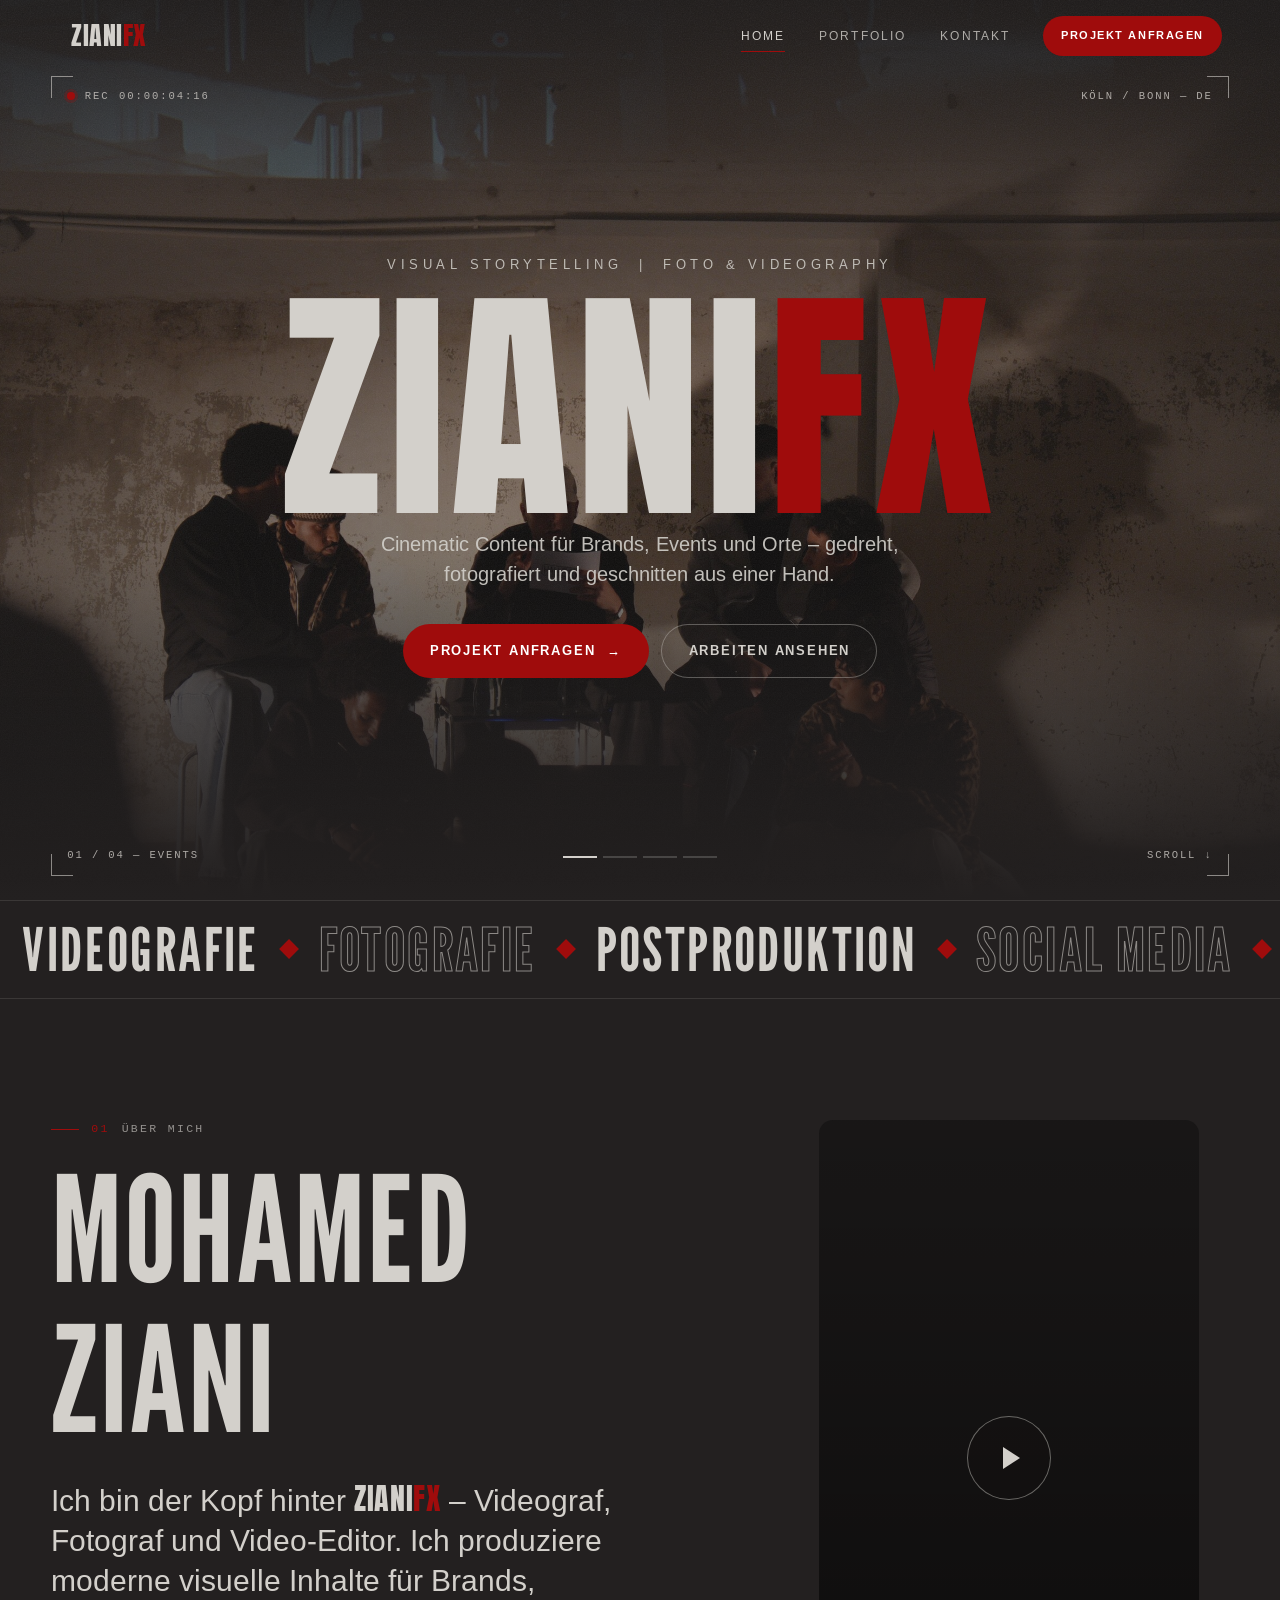
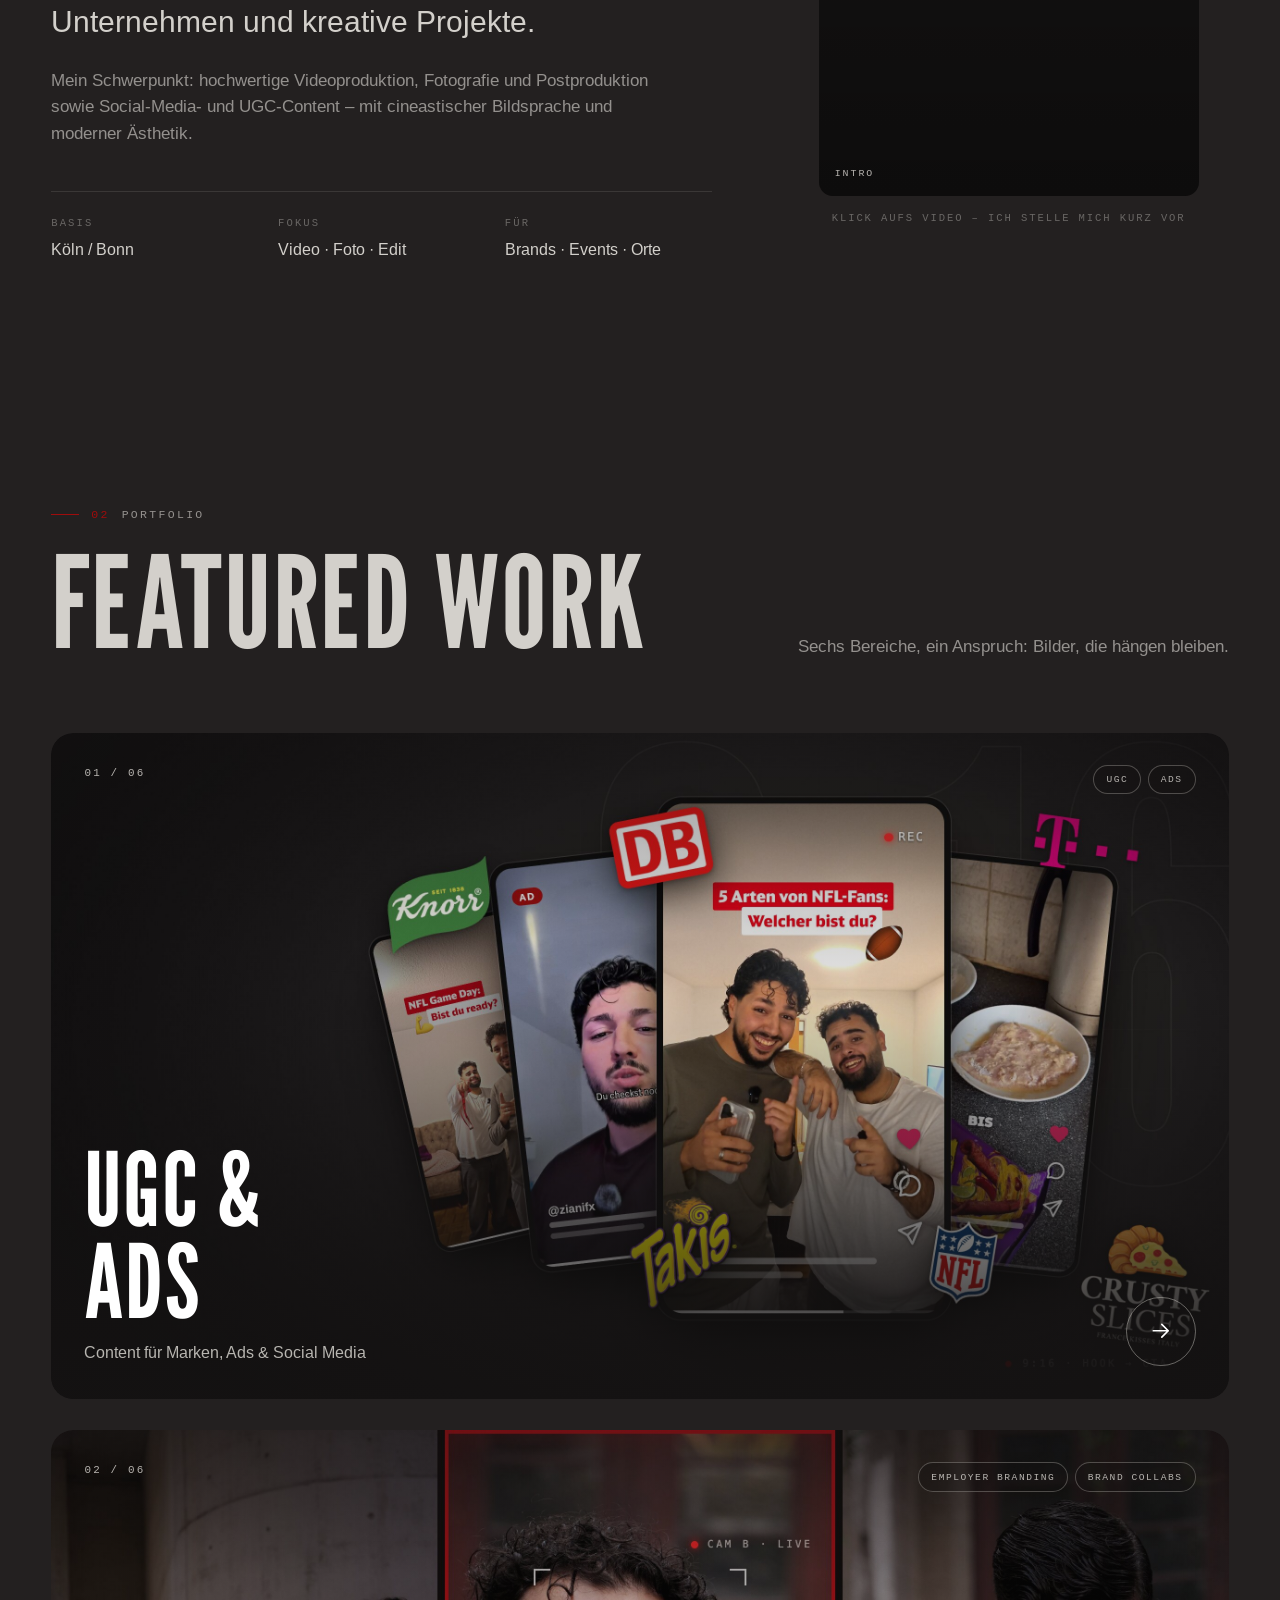
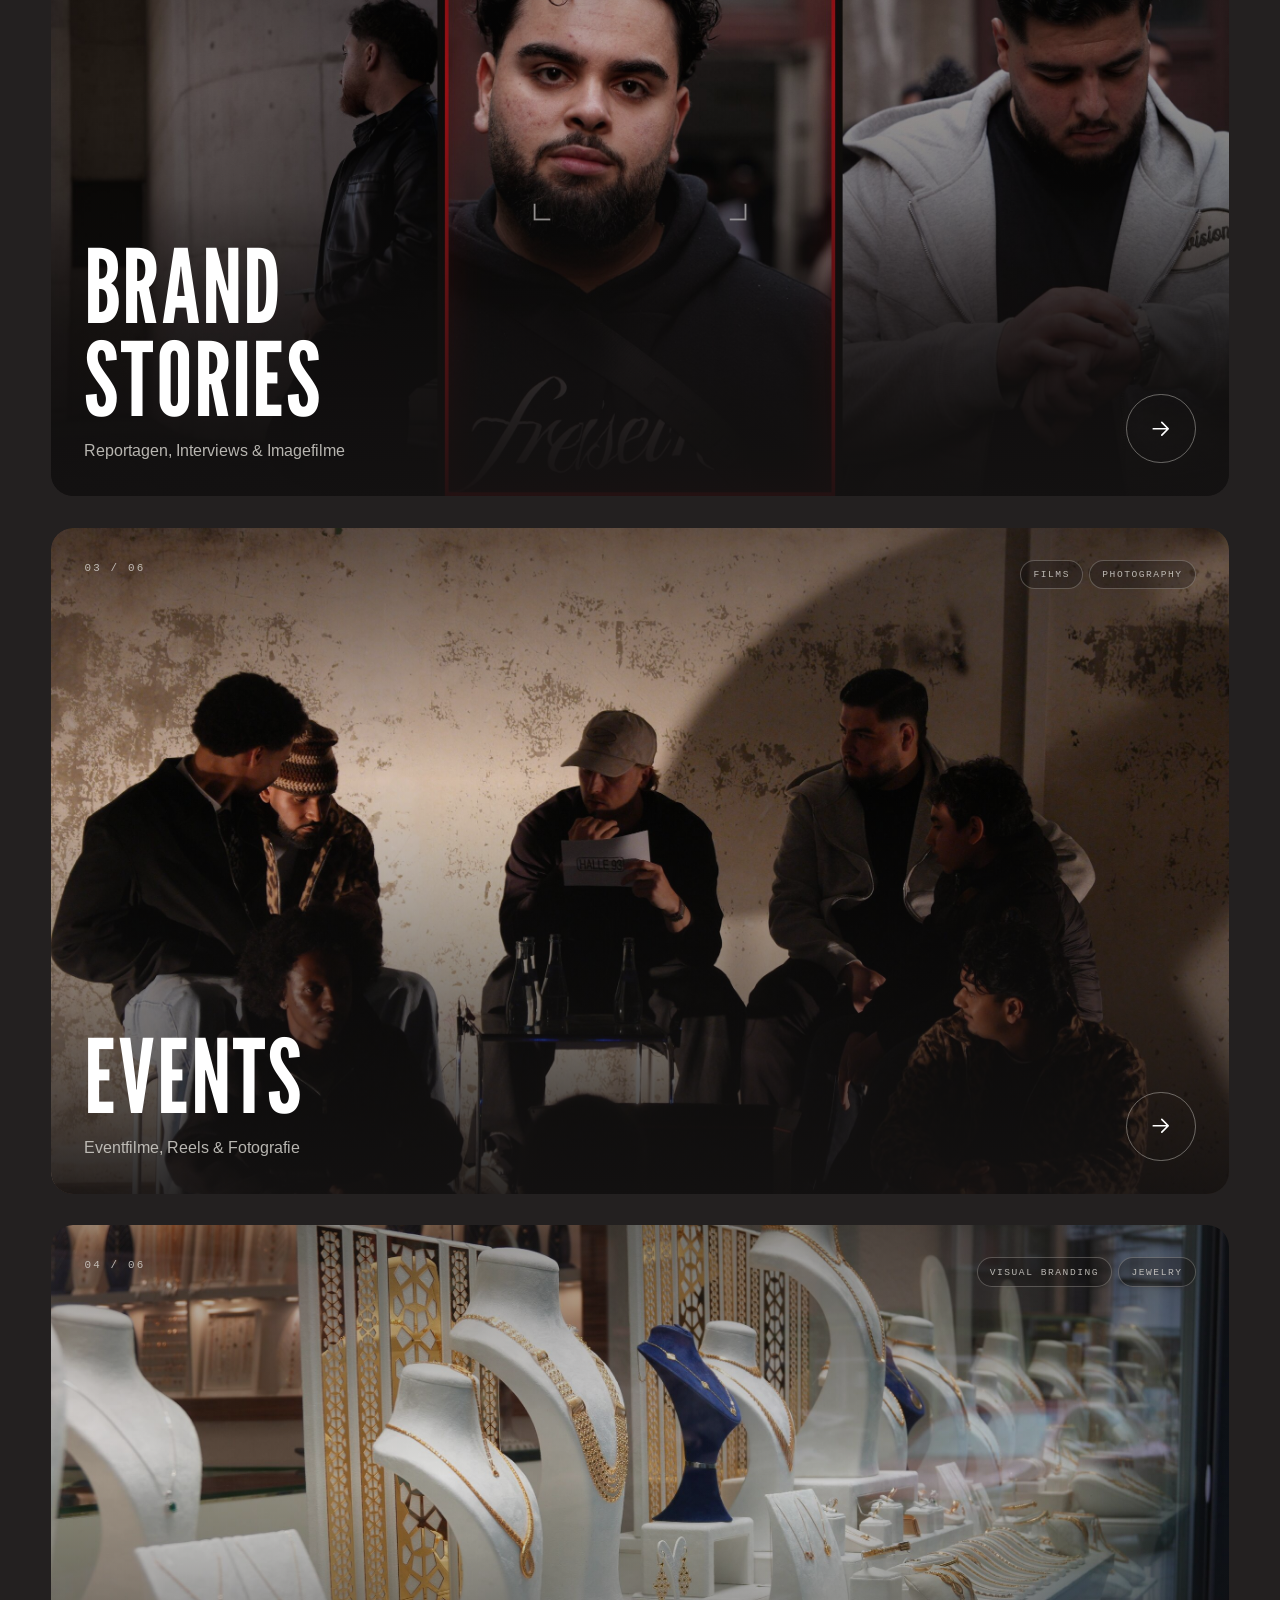
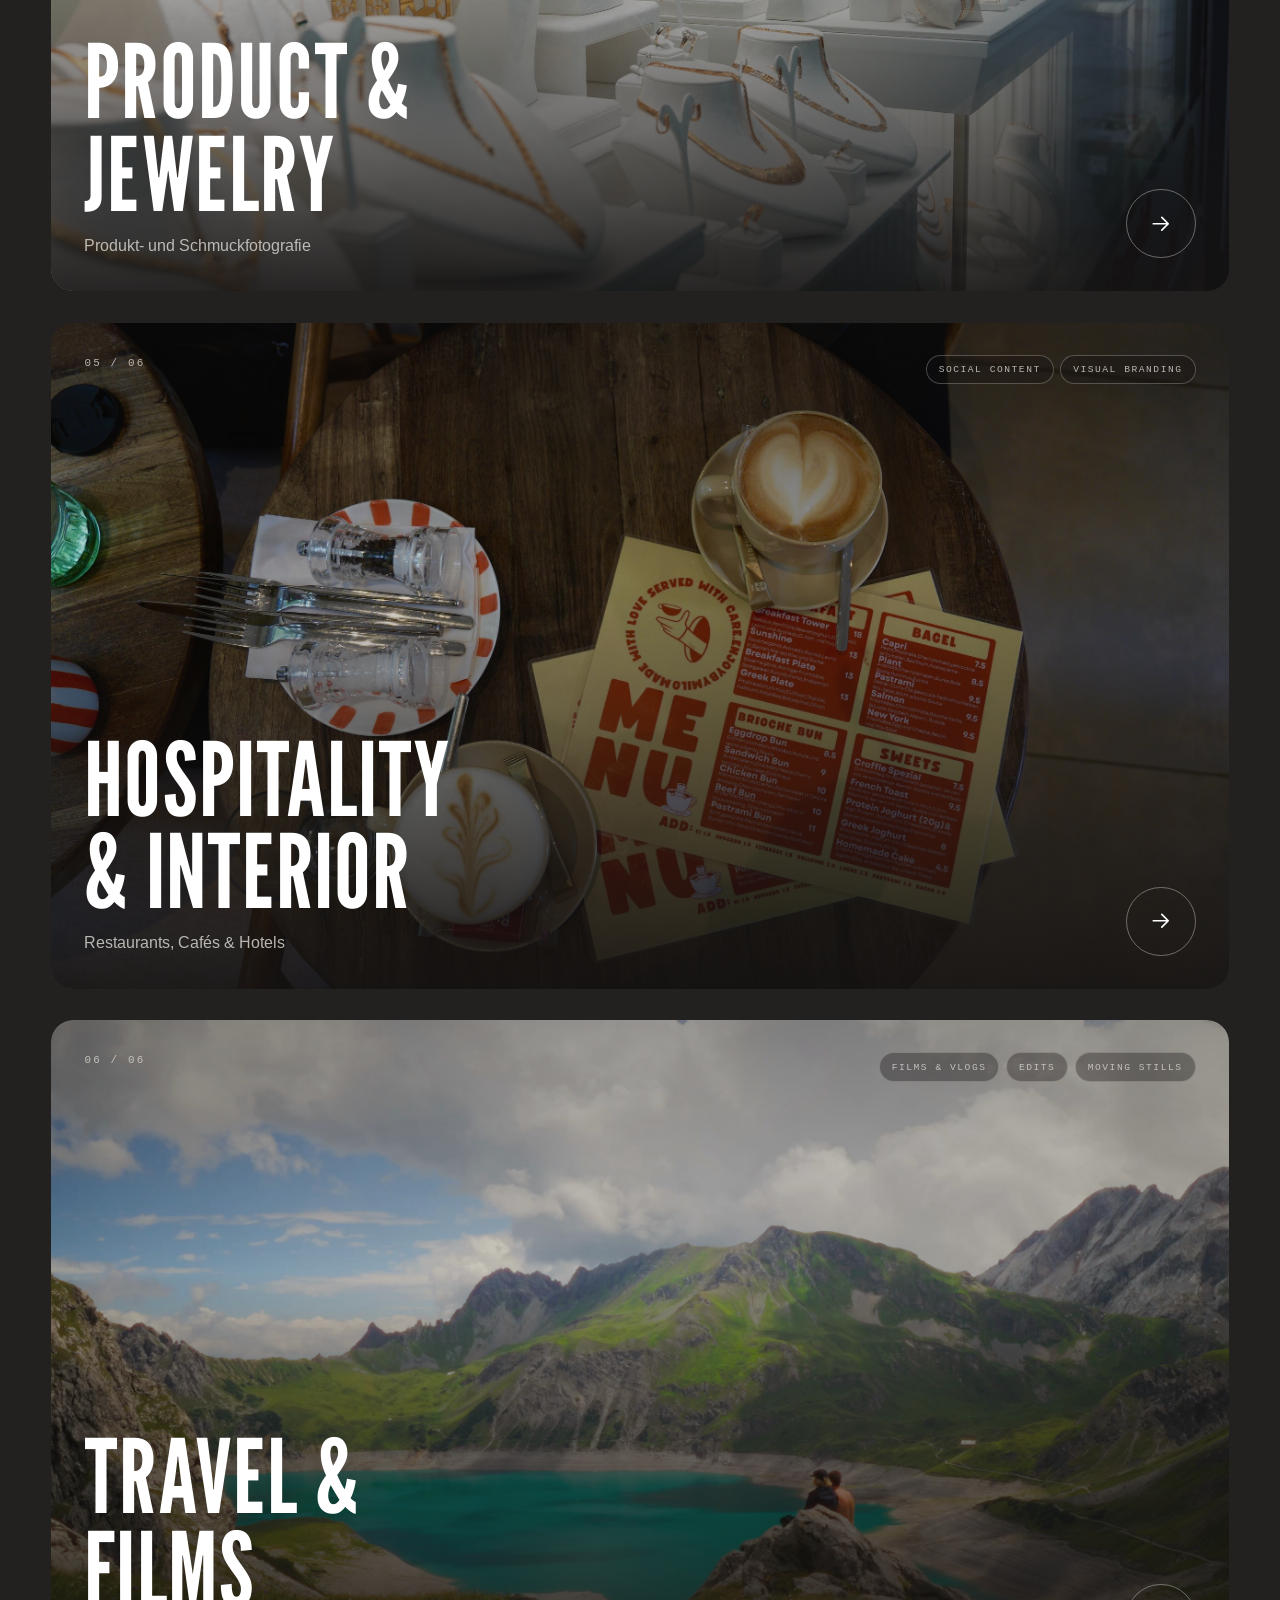
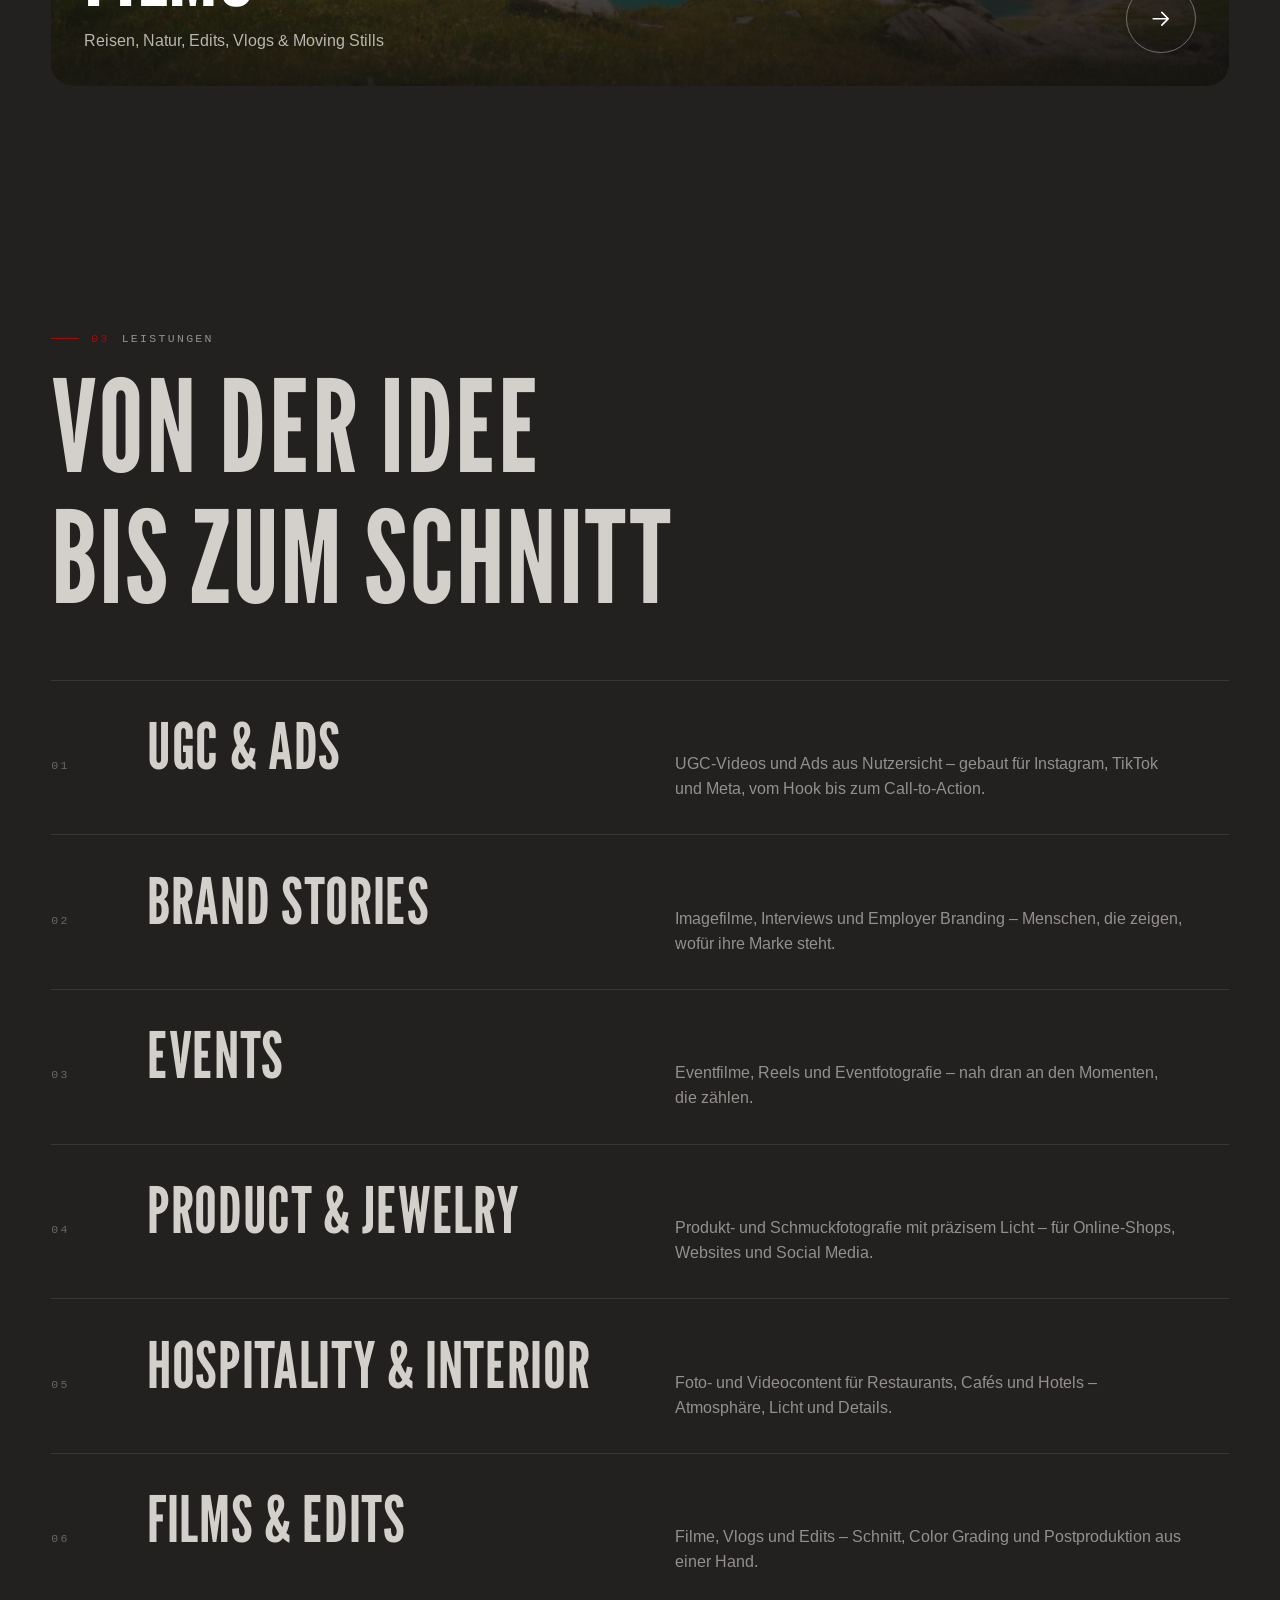
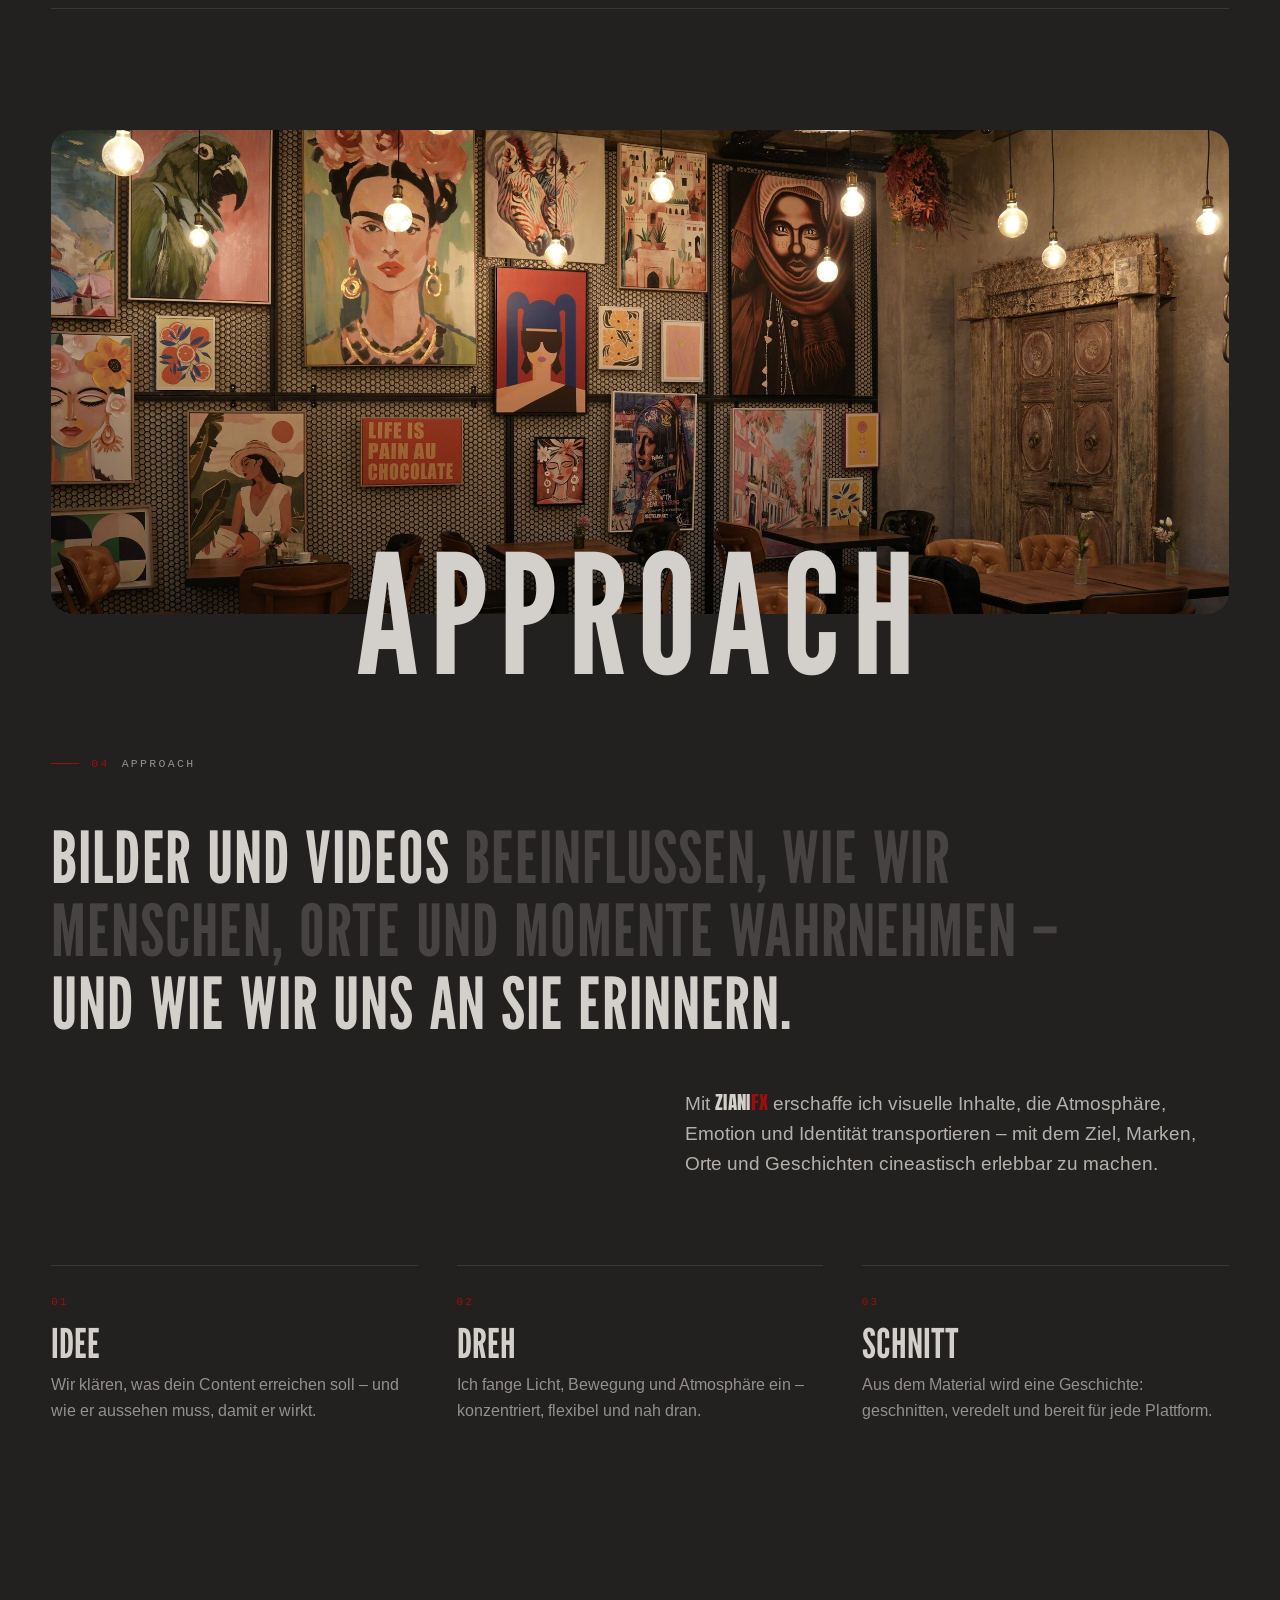
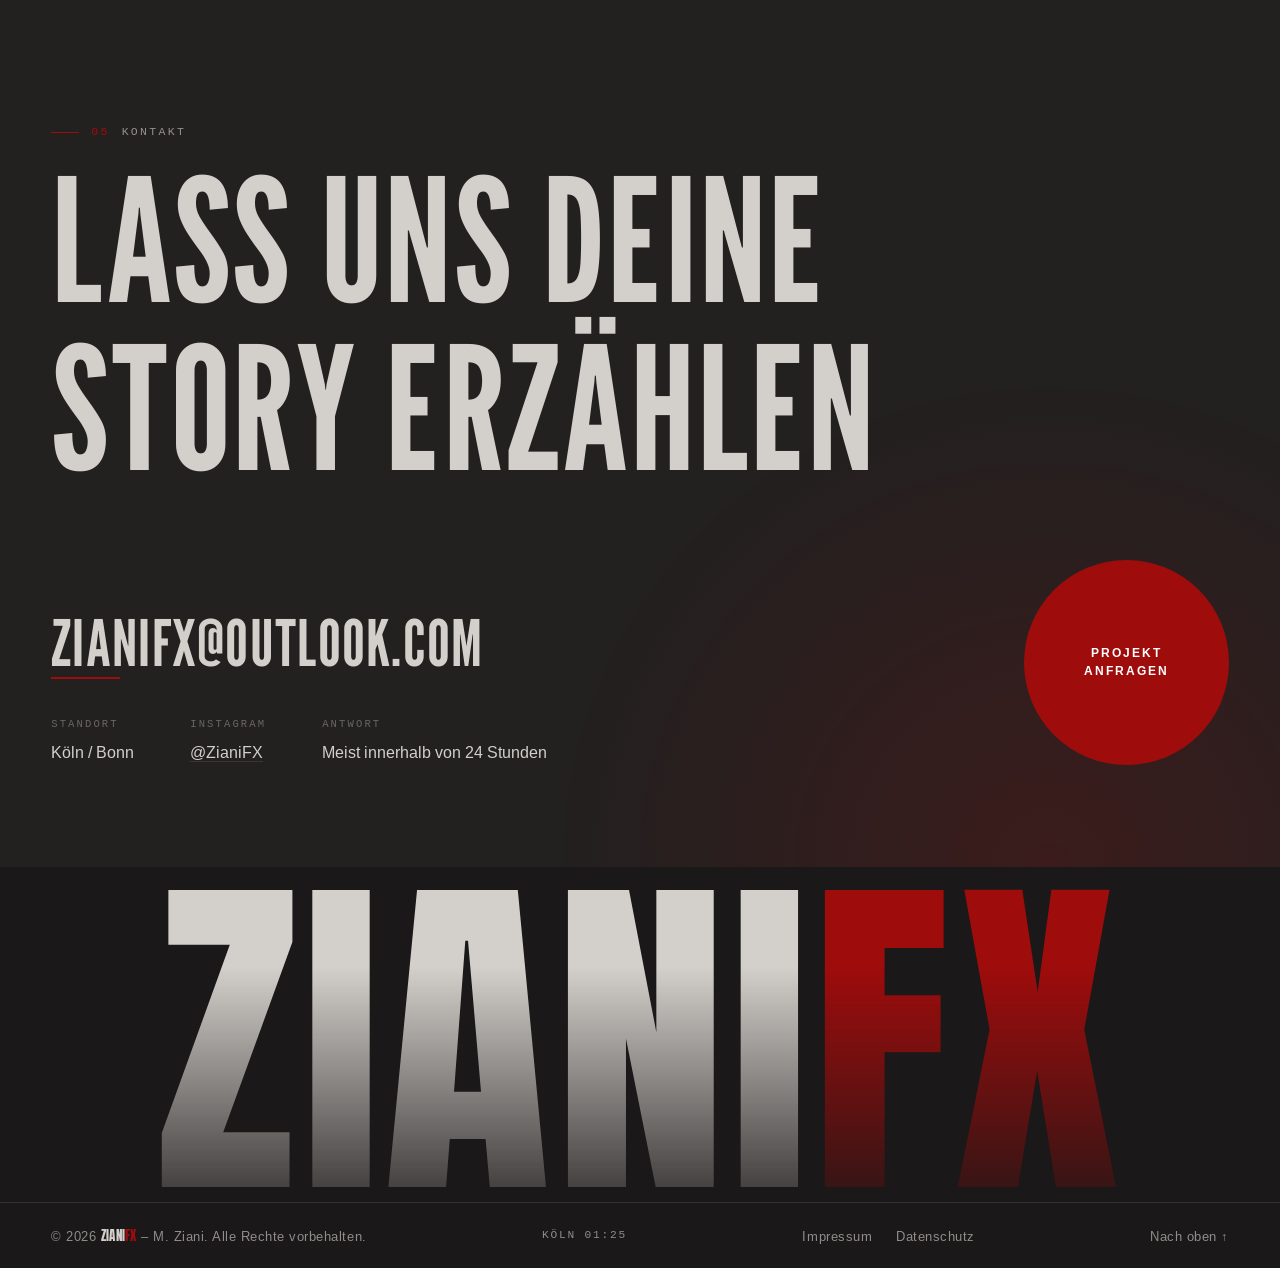
==== index.html @ 2916f41f "Revert "Index: portfolio cards slide in from the right and stack (zfx-stack)" This reverts commit e7" ====
<!DOCTYPE html>
<html lang="de" data-intro>
<head>
<meta charset="UTF-8" />
<meta name="viewport" content="width=device-width, initial-scale=1.0, viewport-fit=cover" />
<title>ZIANI FX – Visual Storytelling | Foto & Videography</title>
<meta name="description" content="ZIANI FX – Mohamed Ziani, Videograf, Fotograf und Video-Editor aus Köln/Bonn: UGC & Ads, Brand Stories, Events, Product & Jewelry, Hospitality & Interior und Travel & Films." />
<meta name="theme-color" content="#232020" />
<link rel="icon" href="favicon.ico" sizes="32x32">
<link rel="icon" href="favicon.svg" type="image/svg+xml">
<link rel="apple-touch-icon" href="apple-touch-icon.png">

<!-- Boot: reveal states only while JS is active; intro once per session; safety timer shows everything if zfx.js never boots -->
<script>(function(){var d=document.documentElement;d.classList.add('js');try{if(d.hasAttribute('data-intro')&&!sessionStorage.getItem('zfxSeen')&&!matchMedia('(prefers-reduced-motion: reduce)').matches){d.classList.add('intro-on');sessionStorage.setItem('zfxSeen','1')}}catch(e){}setTimeout(function(){d.classList.add('intro-done');if(!window.zfxReady)d.classList.remove('js')},4500)})();</script>

<link rel="preconnect" href="https://fonts.googleapis.com">
<link rel="preconnect" href="https://fonts.gstatic.com" crossorigin>
<link rel="stylesheet" href="https://fonts.googleapis.com/css2?family=Anton&family=League+Gothic&family=Arimo:wght@400;500;600;700&display=swap">
<link rel="preload" as="image" href="Images/Portfolio/Events/Stuttgart13.JPG" fetchpriority="high">
<link rel="stylesheet" href="assets/zfx.css?v=10">
<script src="assets/zfx.js?v=11" defer></script>
</head>
<body class="page-index" id="top">

<!-- Intro (einmal pro Sitzung) -->
<div class="intro" aria-hidden="true">
  <div class="intro-inner">
    <div class="intro-logo"><span class="tr-mask"><span class="tr-line ziani">ZIANI</span></span><span class="tr-mask"><span class="tr-line fx">FX</span></span></div>
    <div class="intro-bar"></div>
    <div class="intro-note">Visual Storytelling</div>
  </div>
</div>

<!-- Header -->
<header class="site-header" id="navbar">
  <div class="header-inner">
    <a href="index.html" class="logo" aria-label="ZIANI FX Home"><span class="ziani">ZIANI</span><span class="fx">FX</span></a>
    <nav class="nav-links" aria-label="Hauptnavigation">
      <a class="nav-link" href="index.html">Home</a>
      <a class="nav-link" href="#portfolio">Portfolio</a>
      <a class="nav-link" href="#kontakt">Kontakt</a>
    </nav>
    <a class="btn btn-solid btn-sm nav-cta" href="mailto:zianifx@outlook.com">Projekt anfragen</a>
    <button class="menu-toggle" type="button" aria-expanded="false" aria-controls="menu" aria-label="Menü öffnen"><span></span><span></span></button>
  </div>
</header>

<!-- Menü (Handy) -->
<div class="menu" id="menu" aria-hidden="true">
  <nav aria-label="Menü">
    <span class="menu-item" style="--i:0"><a class="menu-link" href="index.html"><small>01</small>Home</a></span>
    <span class="menu-item" style="--i:1"><a class="menu-link" href="#portfolio"><small>02</small>Portfolio</a></span>
    <span class="menu-item" style="--i:2">
      <span class="menu-sub">
        <a href="ugc.html">UGC &amp; Ads</a>
        <a href="brand-stories.html">Brand Stories</a>
        <a href="events.html">Events</a>
        <a href="commercial.html">Product &amp; Jewelry</a>
        <a href="interior.html">Hospitality &amp; Interior</a>
        <a href="lifestyle.html">Travel &amp; Films</a>
      </span>
    </span>
    <span class="menu-item" style="--i:3"><a class="menu-link" href="#kontakt"><small>03</small>Kontakt</a></span>
  </nav>
  <div class="menu-foot">
    <a href="mailto:zianifx@outlook.com">zianifx@outlook.com</a>
    <a href="https://instagram.com/zianifx" target="_blank" rel="noopener noreferrer">Instagram @ZianiFX</a>
    <span>Köln / Bonn</span>
  </div>
</div>

<main>

<!-- Hero -->
<section class="hero" aria-label="Hero">
  <div class="hero-media" aria-hidden="true">
    <!-- HERO-SLIDESHOW: ein Slide pro Kapitel in Kapitel-Reihenfolge. UGC & Ads und Brand Stories fehlen noch,
         weil es dort keine Fotos in Vollbild-Auflösung gibt (nur Video-Cover im Hochformat). -->
    <img class="hero-slide is-active" src="Images/Portfolio/Events/Stuttgart13.JPG" data-label="Events" alt="" fetchpriority="high" decoding="async">
    <img class="hero-slide" data-src="Images/Portfolio/Product/Prestij2.JPG" data-label="Product &amp; Jewelry" alt="" decoding="async">
    <img class="hero-slide" data-src="Images/Portfolio/Interieur/Espresso10.JPG" data-label="Hospitality &amp; Interior" alt="" decoding="async">
    <img class="hero-slide" data-src="Images/Covers/travel-films.jpg" data-label="Travel &amp; Films" alt="" decoding="async">
  </div>
  <div class="hero-shade" aria-hidden="true"></div>
  <div class="hero-grain" aria-hidden="true"></div>

  <div class="hud" aria-hidden="true">
    <i class="tl"></i><i class="tr"></i><i class="bl"></i><i class="br"></i>
    <span class="h-tl"><span class="rec"></span>REC <span data-timecode>00:00:00:00</span></span>
    <span class="h-tr hide-s">Köln / Bonn — DE</span>
    <span class="h-bl" data-slide-label>01 / 04 — Events</span>
    <span class="h-br hide-s">Scroll ↓</span>
  </div>

  <div class="hero-inner">
    <p class="hero-kicker">Visual Storytelling &nbsp;|&nbsp; Foto &amp; Videography</p>
    <h1 class="hero-title"><span class="tr-mask"><span class="tr-line ziani">ZIANI</span></span><span class="tr-mask"><span class="tr-line fx">FX</span></span></h1>
    <p class="hero-lead">Cinematic Content für Brands, Events und Orte&nbsp;– gedreht, fotografiert und geschnitten aus einer Hand.</p>
    <div class="hero-actions">
      <a href="mailto:zianifx@outlook.com" class="btn btn-solid">Projekt anfragen <span class="arr" aria-hidden="true">→</span></a>
      <a href="#portfolio" class="btn btn-ghost">Arbeiten ansehen</a>
    </div>
  </div>

  <div class="hero-ticks" aria-hidden="true"><b></b><b></b><b></b><b></b></div>
</section>

<!-- Laufband -->
<div class="marquee" aria-hidden="true">
  <div class="marquee-track">
    <span>Videografie</span><i class="s"></i><span class="o">Fotografie</span><i class="s"></i><span>Postproduktion</span><i class="s"></i><span class="o">Social Media</span><i class="s"></i><span>UGC Content</span><i class="s"></i><span class="o">Imagefilme</span><i class="s"></i><span>Events</span><i class="s"></i>
    <span>Videografie</span><i class="s"></i><span class="o">Fotografie</span><i class="s"></i><span>Postproduktion</span><i class="s"></i><span class="o">Social Media</span><i class="s"></i><span>UGC Content</span><i class="s"></i><span class="o">Imagefilme</span><i class="s"></i><span>Events</span><i class="s"></i>
  </div>
</div>

<!-- Über mich -->
<section id="about" class="section" aria-label="Über mich">
  <div class="wrap about-grid">
    <div class="about-copy">
      <p class="label zr"><b>01</b> Über mich</p>
      <h2 class="display about-name zr-lines">Mohamed<br>Ziani</h2>
      <p class="about-lead scrub zr">
        Ich bin der Kopf hinter <span class="ziani">ZIANI</span><span class="fx">FX</span> – Videograf, Fotograf und Video-Editor.
        Ich produziere moderne visuelle Inhalte für Brands, Unternehmen und kreative Projekte.
      </p>
      <p class="body-text zr">
        Mein Schwerpunkt: hochwertige Videoproduktion, Fotografie und Postproduktion sowie
        Social-Media- und UGC-Content – mit cineastischer Bildsprache und moderner Ästhetik.
      </p>
      <ul class="facts zr">
        <li><span>Basis</span>Köln / Bonn</li>
        <li><span>Fokus</span>Video · Foto · Edit</li>
        <li><span>Für</span>Brands · Events · Orte</li>
      </ul>
    </div>
    <div class="about-media zr">
      <div class="yt-facade" data-video-id="Pj0I6JVkhmw" data-ratio="9/16" data-cursor="Play" aria-label="Vorstellungsvideo abspielen">
        <img src="https://i.ytimg.com/vi/Pj0I6JVkhmw/oardefault.jpg" alt="Mohamed Ziani stellt sich vor" loading="lazy" decoding="async" width="1080" height="1920" onerror="if(this.src.indexOf('/oardefault.')>0){this.src=this.src.replace('oardefault','maxresdefault')}else{this.onerror=null;this.src=this.src.replace('maxresdefault','hqdefault')}">
        <span class="yt-play" aria-hidden="true"></span>
        <span class="yt-meta" aria-hidden="true">Intro</span>
      </div>
      <p class="caption">Klick aufs Video – ich stelle mich kurz vor</p>
    </div>
  </div>
</section>

<!-- Portfolio -->
<section id="portfolio" class="section" aria-label="Featured Work">
  <div class="wrap">
    <header class="section-head">
      <p class="label zr"><b>02</b> Portfolio</p>
      <h2 class="display zr-lines">Featured Work</h2>
      <p class="body-text zr">Sechs Bereiche, ein Anspruch: Bilder, die hängen bleiben.</p>
    </header>

    <div class="stack">
      <a href="ugc.html" class="stack-card zr" style="--i:0" data-cursor="Ansehen" aria-label="UGC & Ads">
        <img class="stack-img" src="Images/Covers/ugc-ads.jpg" alt="" loading="lazy" decoding="async" style="view-transition-name: w-ugc; object-position: 70% 50%;">
        <div class="stack-top"><span>01 / 06</span><ul class="tags"><li>UGC</li><li>Ads</li></ul></div>
        <div class="stack-body">
          <div>
            <h3 class="stack-title">UGC &amp;<br>Ads</h3>
            <p class="stack-desc">Content für Marken, Ads &amp; Social Media</p>
          </div>
          <span class="go" aria-hidden="true"><svg viewBox="0 0 24 24" fill="none" stroke="currentColor" stroke-width="1.6" stroke-linecap="round" stroke-linejoin="round"><path d="M5 12h14M13 6l6 6-6 6"/></svg></span>
        </div>
      </a>

      <a href="brand-stories.html" class="stack-card zr" style="--i:1" data-cursor="Ansehen" aria-label="Brand Stories">
        <img class="stack-img" src="Images/Covers/brand-stories.jpg" alt="" loading="lazy" decoding="async" style="view-transition-name: w-brand;">
        <div class="stack-top"><span>02 / 06</span><ul class="tags"><li>Employer Branding</li><li>Brand Collabs</li></ul></div>
        <div class="stack-body">
          <div>
            <h3 class="stack-title">Brand<br>Stories</h3>
            <p class="stack-desc">Reportagen, Interviews &amp; Imagefilme</p>
          </div>
          <span class="go" aria-hidden="true"><svg viewBox="0 0 24 24" fill="none" stroke="currentColor" stroke-width="1.6" stroke-linecap="round" stroke-linejoin="round"><path d="M5 12h14M13 6l6 6-6 6"/></svg></span>
        </div>
      </a>

      <a href="events.html" class="stack-card zr" style="--i:2" data-cursor="Ansehen" aria-label="Events">
        <img class="stack-img" src="Images/Portfolio/Events/Stuttgart1.JPG" alt="" loading="lazy" decoding="async" style="view-transition-name: w-events;">
        <div class="stack-top"><span>03 / 06</span><ul class="tags"><li>Films</li><li>Photography</li></ul></div>
        <div class="stack-body">
          <div>
            <h3 class="stack-title">Events</h3>
            <p class="stack-desc">Eventfilme, Reels &amp; Fotografie</p>
          </div>
          <span class="go" aria-hidden="true"><svg viewBox="0 0 24 24" fill="none" stroke="currentColor" stroke-width="1.6" stroke-linecap="round" stroke-linejoin="round"><path d="M5 12h14M13 6l6 6-6 6"/></svg></span>
        </div>
      </a>

      <a href="commercial.html" class="stack-card zr" style="--i:3" data-cursor="Ansehen" aria-label="Product & Jewelry">
        <img class="stack-img" src="Images/Portfolio/Product/Prestij1.JPG" alt="" loading="lazy" decoding="async" style="view-transition-name: w-commercial;">
        <div class="stack-top"><span>04 / 06</span><ul class="tags"><li>Visual Branding</li><li>Jewelry</li></ul></div>
        <div class="stack-body">
          <div>
            <h3 class="stack-title">Product &amp;<br>Jewelry</h3>
            <p class="stack-desc">Produkt- und Schmuckfotografie</p>
          </div>
          <span class="go" aria-hidden="true"><svg viewBox="0 0 24 24" fill="none" stroke="currentColor" stroke-width="1.6" stroke-linecap="round" stroke-linejoin="round"><path d="M5 12h14M13 6l6 6-6 6"/></svg></span>
        </div>
      </a>

      <a href="interior.html" class="stack-card zr" style="--i:4" data-cursor="Ansehen" aria-label="Hospitality & Interior">
        <img class="stack-img" src="Images/Portfolio/Interieur/Milo7.JPG" alt="" loading="lazy" decoding="async" style="view-transition-name: w-interior;">
        <div class="stack-top"><span>05 / 06</span><ul class="tags"><li>Social Content</li><li>Visual Branding</li></ul></div>
        <div class="stack-body">
          <div>
            <h3 class="stack-title">Hospitality<br>&amp; Interior</h3>
            <p class="stack-desc">Restaurants, Cafés &amp; Hotels</p>
          </div>
          <span class="go" aria-hidden="true"><svg viewBox="0 0 24 24" fill="none" stroke="currentColor" stroke-width="1.6" stroke-linecap="round" stroke-linejoin="round"><path d="M5 12h14M13 6l6 6-6 6"/></svg></span>
        </div>
      </a>

      <a href="lifestyle.html" class="stack-card zr" style="--i:5" data-cursor="Ansehen" aria-label="Travel & Films">
        <img class="stack-img" src="Images/Covers/travel-films.jpg" alt="" loading="lazy" decoding="async" style="view-transition-name: w-lifestyle;">
        <div class="stack-top"><span>06 / 06</span><ul class="tags"><li>Films &amp; Vlogs</li><li>Edits</li><li>Moving Stills</li></ul></div>
        <div class="stack-body">
          <div>
            <h3 class="stack-title">Travel &amp;<br>Films</h3>
            <p class="stack-desc">Reisen, Natur, Edits, Vlogs &amp; Moving Stills</p>
          </div>
          <span class="go" aria-hidden="true"><svg viewBox="0 0 24 24" fill="none" stroke="currentColor" stroke-width="1.6" stroke-linecap="round" stroke-linejoin="round"><path d="M5 12h14M13 6l6 6-6 6"/></svg></span>
        </div>
      </a>
    </div>
  </div>
</section>

<!-- Leistungen -->
<section class="section" aria-label="Leistungen">
  <div class="wrap services-grid">
    <header class="services-head">
      <p class="label zr"><b>03</b> Leistungen</p>
      <h2 class="display zr-lines">Von der Idee<br>bis zum Schnitt</h2>
    </header>
    <ol>
      <li class="service zr">
        <span class="service-num">01</span>
        <h3>UGC &amp; Ads</h3>
        <p>UGC-Videos und Ads aus Nutzersicht – gebaut für Instagram, TikTok und Meta, vom Hook bis zum Call-to-Action.</p>
      </li>
      <li class="service zr">
        <span class="service-num">02</span>
        <h3>Brand Stories</h3>
        <p>Imagefilme, Interviews und Employer Branding – Menschen, die zeigen, wofür ihre Marke steht.</p>
      </li>
      <li class="service zr">
        <span class="service-num">03</span>
        <h3>Events</h3>
        <p>Eventfilme, Reels und Eventfotografie – nah dran an den Momenten, die zählen.</p>
      </li>
      <li class="service zr">
        <span class="service-num">04</span>
        <h3>Product &amp; Jewelry</h3>
        <p>Produkt- und Schmuckfotografie mit präzisem Licht – für Online-Shops, Websites und Social Media.</p>
      </li>
      <li class="service zr">
        <span class="service-num">05</span>
        <h3>Hospitality &amp; Interior</h3>
        <p>Foto- und Videocontent für Restaurants, Cafés und Hotels – Atmosphäre, Licht und Details.</p>
      </li>
      <li class="service zr">
        <span class="service-num">06</span>
        <h3>Films &amp; Edits</h3>
        <p>Filme, Vlogs und Edits – Schnitt, Color Grading und Postproduktion aus einer Hand.</p>
      </li>
    </ol>
  </div>
</section>

<!-- Approach -->
<section id="approach" class="section approach" aria-label="Approach">
  <div class="approach-frame">
    <div class="approach-image-container zr">
      <img src="Images/Approach.JPG" alt="Approach" width="6141" height="2520" loading="lazy" decoding="async">
    </div>
    <h2 class="approach-title zr-lines">Approach</h2>
  </div>
  <div class="wrap approach-copy">
    <p class="label zr"><b>04</b> Approach</p>
    <p class="statement scrub zr">Bilder und Videos beeinflussen, wie wir Menschen, Orte und Momente wahrnehmen – und wie wir uns an sie erinnern.</p>
    <p class="body-text zr">
      Mit <span class="ziani">ZIANI</span><span class="fx">FX</span> erschaffe ich visuelle Inhalte, die Atmosphäre,
      Emotion und Identität transportieren – mit dem Ziel, Marken, Orte und
      Geschichten cineastisch erlebbar zu machen.
    </p>
    <ol class="process">
      <li class="zr"><span>01</span><h3>Idee</h3><p>Wir klären, was dein Content erreichen soll – und wie er aussehen muss, damit er wirkt.</p></li>
      <li class="zr"><span>02</span><h3>Dreh</h3><p>Ich fange Licht, Bewegung und Atmosphäre ein – konzentriert, flexibel und nah dran.</p></li>
      <li class="zr"><span>03</span><h3>Schnitt</h3><p>Aus dem Material wird eine Geschichte: geschnitten, veredelt und bereit für jede Plattform.</p></li>
    </ol>
  </div>
</section>

<!-- Kontakt -->
<section id="kontakt" class="finale" aria-label="Kontakt">
  <div class="wrap">
    <p class="label zr"><b>05</b> Kontakt</p>
    <h2 class="display finale-title zr-lines">Lass uns deine<br>Story erzählen</h2>
    <div class="finale-grid">
      <div>
        <a class="mail-link zr" href="mailto:zianifx@outlook.com">zianifx@outlook.com</a>
        <dl class="contact-list zr">
          <div><dt>Standort</dt><dd>Köln / Bonn</dd></div>
          <div><dt>Instagram</dt><dd><a href="https://instagram.com/zianifx" target="_blank" rel="noopener noreferrer">@ZianiFX</a></dd></div>
          <div><dt>Antwort</dt><dd>Meist innerhalb von 24 Stunden</dd></div>
        </dl>
      </div>
      <a href="mailto:zianifx@outlook.com" class="orb zr" data-magnetic>Projekt<br>anfragen</a>
    </div>
  </div>
</section>

</main>

<!-- Footer -->
<footer class="site-footer">
  <div class="footer-mark" aria-hidden="true"><span class="ziani">ZIANI</span><span class="fx">FX</span></div>
  <div class="wrap footer-bar">
    <span>© <span data-year>2026</span> <span class="ziani">ZIANI</span><span class="fx">FX</span> – M. Ziani. Alle Rechte vorbehalten.</span>
    <span class="footer-clock">Köln <span data-clock>--:--</span></span>
    <nav aria-label="Rechtliches"><a href="impressum.html">Impressum</a><a href="datenschutz.html">Datenschutz</a></nav>
    <a href="#top">Nach oben ↑</a>
  </div>
</footer>

</body>
</html>
---- assets/zfx.css ----
/* ZIANI FX — site styles (one stylesheet for all pages) */

/* ============ Tokens ============ */
:root {
  --bg: #232020;
  --bg-deep: #1a1818;
  --bg-raise: #2a2727;
  --ink: #d3d0cb;
  --accent: #9f0c0c;
  --muted: rgba(211, 208, 203, 0.64);
  --faint: rgba(211, 208, 203, 0.4);
  --line: rgba(211, 208, 203, 0.13);

  --ease-out: cubic-bezier(0.23, 1, 0.32, 1);
  --ease-in-out: cubic-bezier(0.77, 0, 0.175, 1);
  --ease-drawer: cubic-bezier(0.32, 0.72, 0, 1);

  --reveal-y: 28px;
  --gutter: clamp(1.25rem, 4vw, 3.5rem);
  --header-h: 72px;
  --r-lg: 22px;
  --r-md: 14px;
  --r-sm: 6px;

  --font-logo: 'Anton', Impact, 'Arial Narrow', sans-serif;
  --font-display: 'League Gothic', Impact, 'Arial Narrow', sans-serif;
  --font-body: 'Arimo', Arial, Helvetica, sans-serif;
  --font-mono: ui-monospace, 'SF Mono', SFMono-Regular, Menlo, Consolas, monospace;
}
@media (max-width: 768px) {
  :root { --reveal-y: 18px; --header-h: 62px; --r-lg: 16px; --r-md: 10px; }
}

/* ============ Base ============ */
*, *::before, *::after { box-sizing: border-box; }
html {
  background: var(--bg);
  -webkit-text-size-adjust: 100%;
  scroll-behavior: smooth;
}
body {
  margin: 0;
  background: var(--bg);
  color: var(--ink);
  font-family: var(--font-body);
  font-size: 1rem;
  line-height: 1.6;
  -webkit-font-smoothing: antialiased;
  -moz-osx-font-smoothing: grayscale;
  text-rendering: optimizeLegibility;
  overflow-x: hidden;
  overflow-x: clip;
}
h1, h2, h3, p, ul, ol, dl, dd, figure { margin: 0; padding: 0; }
ul, ol { list-style: none; }
h1, h2, h3 { font-weight: 400; font-synthesis: none; text-wrap: balance; }
p { text-wrap: pretty; }
img, iframe { display: block; max-width: 100%; }
a { color: inherit; text-decoration: none; -webkit-tap-highlight-color: transparent; }
button { font: inherit; color: inherit; background: none; border: 0; padding: 0; cursor: pointer; -webkit-tap-highlight-color: transparent; }
::selection { background: var(--accent); color: #fff; }
:focus-visible { outline: 2px solid var(--accent); outline-offset: 4px; }

/* Brand: ZIANI in #d3d0cb, FX in #9f0c0c — always */
.ziani, .fx { font-family: var(--font-logo); font-weight: 400; font-synthesis: none; letter-spacing: 0.02em; }
.ziani { color: #d3d0cb; }
.fx { color: #9f0c0c; }

.wrap { width: 100%; max-width: 1360px; margin: 0 auto; padding: 0 var(--gutter); }
.section { padding: clamp(4.5rem, 9.5vw, 8.5rem) 0; }

.label {
  display: flex;
  align-items: center;
  gap: 0.75rem;
  font-family: var(--font-mono);
  font-size: 0.72rem;
  letter-spacing: 0.2em;
  text-transform: uppercase;
  color: var(--muted);
}
.label::before { content: ""; width: 28px; height: 1px; background: var(--accent); }
.label b { color: var(--accent); font-weight: 400; }

.display {
  font-family: var(--font-display);
  font-size: clamp(3.5rem, 10vw, 9rem);
  line-height: 0.92;
  letter-spacing: 0.01em;
  text-transform: uppercase;
}
.body-text { color: var(--muted); font-size: clamp(1.02rem, 1.3vw, 1.2rem); max-width: 38rem; }

/* ============ Page transitions ============ */
@view-transition { navigation: auto; }
::view-transition-old(root),
::view-transition-new(root) { animation-duration: 340ms; }
::view-transition-group(*) { animation-duration: 520ms; animation-timing-function: cubic-bezier(0.32, 0.72, 0, 1); }
::view-transition-group(root) { animation-duration: 340ms; }

/* ============ Shared keyframes ============ */
@keyframes zfx-rise { from { translate: 0 112%; } }
@keyframes zfx-fade-up { from { opacity: 0; translate: 0 16px; } }
@keyframes zfx-fade { from { opacity: 0; } }

/* ============ Reveals (hidden only while <html class="js">; zfx.js has fallbacks) ============ */
.js .zr {
  transition-property: opacity, translate, transform, box-shadow;
  transition-duration: 800ms, 1000ms, 600ms, 600ms;
  transition-timing-function: var(--ease-out);
  transition-delay: var(--zd, 0ms), var(--zd, 0ms), 0ms, 0ms;
}
.js .zr:not(.is-in) { opacity: 0; translate: 0 var(--reveal-y); }

.js .zr-lines:not(.is-split) { opacity: 0; }
.tr-mask {
  display: block;
  overflow: hidden;
  padding: 0.12em 0.06em 0.1em;
  margin: -0.12em -0.06em -0.1em;
}
.tr-line { display: inline-block; }
.js .zr-lines .tr-line {
  transition: translate 1100ms var(--ease-out);
  transition-delay: calc(var(--zd, 0ms) + var(--li, 0) * 90ms);
}
.js .zr-lines:not(.is-in) .tr-line { translate: 0 120%; }

/* Words that light up as you scroll (compositor-driven where supported) */
.scrub .w { display: inline-block; }
@supports (animation-timeline: view()) {
  @media (prefers-reduced-motion: no-preference) {
    .js .scrub.is-scrub .w {
      opacity: 0.2;
      animation: scrub-on linear both;
      animation-timeline: view();
      animation-range: cover calc(18% + var(--wi, 0) * 0.14%) cover calc(34% + var(--wi, 0) * 0.14%);
    }
  }
}
@keyframes scrub-on { to { opacity: 1; } }

/* ============ Intro (once per session, index only) ============ */
.intro {
  position: fixed;
  inset: 0;
  z-index: 100;
  display: none;
  place-items: center;
  background: var(--bg-deep);
}
.intro-on .intro { display: grid; animation: intro-safe 0s linear 4.8s forwards; }
.intro-on.intro-done .intro {
  transform: translateY(-100%);
  transition: transform 900ms var(--ease-in-out);
  pointer-events: none;
}
@keyframes intro-safe { to { visibility: hidden; } }
.intro-inner { display: grid; justify-items: center; gap: 1.1rem; }
.intro-logo { font-size: clamp(2.6rem, 7vw, 5rem); line-height: 1; }
.intro-logo .tr-mask { display: inline-block; vertical-align: top; }
.intro-logo .tr-line { animation: zfx-rise 900ms var(--ease-out) 80ms backwards; }
.intro-logo .tr-mask + .tr-mask .tr-line { animation-delay: 180ms; }
.intro-bar { width: 168px; height: 2px; background: var(--line); overflow: hidden; }
.intro-bar::after {
  content: "";
  display: block;
  height: 100%;
  background: var(--accent);
  transform-origin: 0 50%;
  animation: intro-bar 1100ms var(--ease-in-out) 120ms both;
}
@keyframes intro-bar { from { transform: scaleX(0); } }
.intro-note { font-family: var(--font-mono); font-size: 0.66rem; letter-spacing: 0.3em; text-transform: uppercase; color: var(--faint); }
/* Hold the hero entrance until the curtain lifts */
.intro-on:not(.intro-done) .hero * { animation-play-state: paused !important; }

/* ============ Header ============ */
.site-header {
  position: fixed;
  inset: 0 0 auto 0;
  z-index: 50;
  padding: 14px var(--gutter);
  pointer-events: none;
  view-transition-name: zfx-nav;
}
.header-inner {
  pointer-events: auto;
  position: relative;
  isolation: isolate;
  display: flex;
  align-items: center;
  gap: 2rem;
  max-width: 1360px;
  height: calc(var(--header-h) - 28px);
  margin: 0 auto;
  padding: 0 0.4rem 0 1.25rem;
}
.header-inner::before {
  content: "";
  position: absolute;
  inset: 0;
  z-index: -1;
  border-radius: 999px;
  background: rgba(26, 24, 24, 0.8);
  backdrop-filter: blur(20px) saturate(140%);
  -webkit-backdrop-filter: blur(20px) saturate(140%);
  box-shadow: inset 0 0 0 1px rgba(211, 208, 203, 0.08), 0 14px 40px -14px rgba(0, 0, 0, 0.65);
  opacity: 0;
  transform: scale(0.985, 0.88);
  transition: opacity 450ms var(--ease-out), transform 450ms var(--ease-out);
}
.site-header.scrolled .header-inner::before { opacity: 1; transform: none; }
.menu-open .header-inner::before { opacity: 0; }

.logo { font-family: var(--font-logo); font-size: 1.6rem; line-height: 1; letter-spacing: 0.04em; }
.nav-links { margin-left: auto; display: flex; align-items: center; gap: 2.1rem; }
.nav-link {
  position: relative;
  font-size: 0.76rem;
  letter-spacing: 0.18em;
  text-transform: uppercase;
  opacity: 0.8;
  transition: opacity 250ms ease;
}
.nav-link::after {
  content: "";
  position: absolute;
  left: 0; right: 0;
  bottom: -6px;
  height: 1px;
  background: var(--accent);
  transform: scaleX(0);
  transform-origin: 100% 50%;
  transition: transform 350ms var(--ease-out);
}
.nav-link.is-current { opacity: 1; }
.nav-link.is-current::after { transform: scaleX(1); transform-origin: 0 50%; }
@media (hover: hover) and (pointer: fine) {
  .nav-link:hover { opacity: 1; }
  .nav-link:hover::after { transform: scaleX(1); transform-origin: 0 50%; }
}

.zfx-progress {
  position: absolute;
  left: 0; right: 0; top: 0;
  height: 2px;
  background: var(--accent);
  transform-origin: 0 50%;
  transform: scaleX(0);
  pointer-events: none;
}
@supports (animation-timeline: scroll()) {
  .zfx-progress { animation: zfx-progress linear both; animation-timeline: scroll(root block); }
}
@keyframes zfx-progress { from { transform: scaleX(0); } to { transform: scaleX(1); } }

/* Buttons */
.btn {
  position: relative;
  isolation: isolate;
  overflow: hidden;
  display: inline-flex;
  align-items: center;
  justify-content: center;
  gap: 0.7rem;
  height: 54px;
  padding: 0 1.7rem;
  border-radius: 999px;
  font-size: 0.8rem;
  font-weight: 700;
  letter-spacing: 0.14em;
  text-transform: uppercase;
  white-space: nowrap;
  transition: color 350ms var(--ease-out), transform 160ms var(--ease-out);
}
.btn::before {
  content: "";
  position: absolute;
  inset: 0;
  z-index: -1;
  border-radius: inherit;
  background: var(--ink);
  transform: translateY(101%);
  transition: transform 450ms var(--ease-out);
}
.btn:active { transform: scale(0.97); }
.btn-solid { background: var(--accent); color: #fff; }
.btn-ghost { box-shadow: inset 0 0 0 1px rgba(211, 208, 203, 0.36); }
.btn-sm { height: 40px; padding: 0 1.15rem; font-size: 0.7rem; }
.btn .arr { display: inline-block; transition: transform 400ms var(--ease-out); }
@media (hover: hover) and (pointer: fine) {
  .btn:hover { color: var(--bg); }
  .btn:hover::before { transform: none; }
  .btn:hover .arr { transform: translateX(4px); }
}

/* Mobile menu */
.menu-toggle {
  display: none;
  position: relative;
  width: 44px; height: 44px;
  margin-left: auto;
  border-radius: 50%;
}
.menu-toggle span {
  position: absolute;
  left: 11px; right: 11px;
  top: 50%;
  height: 1.5px;
  background: var(--ink);
  transition: transform 400ms var(--ease-out);
}
.menu-toggle span:first-child { transform: translateY(-4px); }
.menu-toggle span:last-child { transform: translateY(4px); }
.menu-open .menu-toggle span:first-child { transform: rotate(45deg); }
.menu-open .menu-toggle span:last-child { transform: rotate(-45deg); }

.menu {
  position: fixed;
  inset: 0;
  z-index: 45;
  display: flex;
  flex-direction: column;
  justify-content: space-between;
  gap: 2rem;
  padding: calc(var(--header-h) + 1.5rem) var(--gutter) calc(1.75rem + env(safe-area-inset-bottom, 0px));
  background: var(--bg-deep);
  overflow-y: auto;
  visibility: hidden;
  opacity: 0;
  transition: opacity 300ms var(--ease-out), visibility 0s linear 300ms;
}
.menu.open { visibility: visible; opacity: 1; transition: opacity 300ms var(--ease-out); }
.menu-item { display: block; overflow: hidden; }
.menu-item > * { display: block; transform: translateY(110%); transition: transform 300ms var(--ease-out); }
.menu.open .menu-item > * { transform: none; transition: transform 800ms var(--ease-out) calc(60ms + var(--i, 0) * 55ms); }
.menu-link {
  font-family: var(--font-display);
  font-size: clamp(3.4rem, 17vw, 6rem);
  line-height: 0.98;
  text-transform: uppercase;
}
.menu-link small { font-family: var(--font-mono); font-size: 0.68rem; letter-spacing: 0.16em; color: var(--accent); vertical-align: top; margin-right: 0.6rem; }
.menu-sub { display: grid; gap: 0.1rem; margin: 0.4rem 0 0.9rem; padding-left: 0.2rem; }
.menu-sub a { display: block; padding: 0.42rem 0; font-size: 0.82rem; letter-spacing: 0.16em; text-transform: uppercase; color: var(--muted); }
.menu-foot { display: grid; gap: 0.35rem; padding-top: 1.25rem; border-top: 1px solid var(--line); font-size: 0.9rem; color: var(--muted); }
.menu-foot a { color: var(--ink); }
.menu-open, .menu-open body { overflow: hidden; }

@media (max-width: 860px) {
  .nav-links, .nav-cta { display: none; }
  .menu-toggle { display: block; }
  .header-inner { padding: 0 0.15rem 0 1rem; }
  .logo { font-size: 1.4rem; }
}
@media (min-width: 861px) {
  .menu { display: none; }
}

/* ============ Camera HUD ============ */
.hud {
  position: absolute;
  inset: calc(var(--header-h) + 0.25rem) var(--gutter) 1.5rem;
  z-index: 1;
  pointer-events: none;
  font-family: var(--font-mono);
  font-size: 0.66rem;
  letter-spacing: 0.18em;
  text-transform: uppercase;
  color: rgba(211, 208, 203, 0.78);
  animation: zfx-fade 1200ms ease 900ms backwards;
}
.hud i { position: absolute; width: 22px; height: 22px; border: 1px solid rgba(211, 208, 203, 0.6); }
.hud i.tl { top: 0; left: 0; border-right: 0; border-bottom: 0; }
.hud i.tr { top: 0; right: 0; border-left: 0; border-bottom: 0; }
.hud i.bl { bottom: 0; left: 0; border-right: 0; border-top: 0; }
.hud i.br { bottom: 0; right: 0; border-left: 0; border-top: 0; }
.hud > span { position: absolute; display: flex; align-items: center; gap: 0.6rem; white-space: nowrap; }
.hud .h-tl { top: 12px; left: 16px; }
.hud .h-tr { top: 12px; right: 16px; }
.hud .h-bl { bottom: 12px; left: 16px; }
.hud .h-br { bottom: 12px; right: 16px; }
.hud [data-timecode] { font-variant-numeric: tabular-nums; }
.rec { width: 8px; height: 8px; border-radius: 50%; background: var(--accent); box-shadow: 0 0 0 3px rgba(159, 12, 12, 0.25); animation: rec 1.6s steps(1) infinite; }
@keyframes rec { 50% { opacity: 0.2; } }
@media (max-width: 768px) {
  .hud { font-size: 0.58rem; letter-spacing: 0.14em; }
  .hud i { width: 16px; height: 16px; }
  .hud .h-tl, .hud .h-tr { top: 9px; }
  .hud .h-tl, .hud .h-bl { left: 11px; }
  .hud .h-tr, .hud .h-br { right: 11px; }
  .hud .h-bl, .hud .h-br { bottom: 9px; }
  .hud .hide-s { display: none; }
}

/* ============ Hero (index) ============ */
.hero {
  position: relative;
  isolation: isolate;
  overflow: hidden;
  min-height: 100vh;
  min-height: 100svh;
  display: grid;
  place-items: center;
  padding: calc(var(--header-h) + 3.5rem) var(--gutter) 6rem;
  text-align: center;
  background: var(--bg-deep);
}
.hero-media { position: absolute; inset: 0; z-index: -3; }
.hero-slide {
  position: absolute;
  inset: 0;
  width: 100%;
  height: 100%;
  max-width: none;
  object-fit: cover;
  opacity: 0;
  transform: scale(1.12);
  transition: opacity 1800ms ease, transform 7500ms linear;
}
.hero-slide.is-active { opacity: 1; transform: scale(1.02); }
.hero-slide.is-leaving { opacity: 0; transform: scale(1); }
.hero-shade {
  position: absolute;
  inset: 0;
  z-index: -2;
  background:
    linear-gradient(to bottom, rgba(26, 24, 24, 0.78) 0%, rgba(26, 24, 24, 0) 26%, rgba(35, 32, 32, 0) 62%, var(--bg) 100%),
    radial-gradient(120% 85% at 50% 46%, rgba(26, 24, 24, 0.46) 0%, rgba(26, 24, 24, 0.74) 62%, rgba(26, 24, 24, 0.92) 100%);
}
.hero-grain {
  position: absolute;
  inset: 0;
  z-index: -1;
  overflow: hidden;
  pointer-events: none;
  -webkit-mask-image: linear-gradient(to bottom, #000 0%, #000 55%, transparent 100%);
  mask-image: linear-gradient(to bottom, #000 0%, #000 55%, transparent 100%);
}
.hero-grain::before {
  content: "";
  position: absolute;
  inset: -50%;
  background-image: url("data:image/svg+xml,%3Csvg xmlns='http://www.w3.org/2000/svg' width='220' height='220'%3E%3Cfilter id='n'%3E%3CfeTurbulence type='fractalNoise' baseFrequency='0.85' numOctaves='3' stitchTiles='stitch'/%3E%3CfeColorMatrix type='saturate' values='0'/%3E%3C/filter%3E%3Crect width='100%25' height='100%25' filter='url(%23n)'/%3E%3C/svg%3E");
  background-size: 220px 220px;
  opacity: 0.085;
  animation: hero-grain 0.9s steps(5) infinite;
}
.hero.is-off .hero-grain::before,
.hero.is-off .rec { animation-play-state: paused; }
@keyframes hero-grain {
  0%   { transform: translate3d(0, 0, 0); }
  20%  { transform: translate3d(-6%, 4%, 0); }
  40%  { transform: translate3d(5%, -7%, 0); }
  60%  { transform: translate3d(-3%, 8%, 0); }
  80%  { transform: translate3d(7%, 2%, 0); }
  100% { transform: translate3d(0, 0, 0); }
}
.hero-inner { display: grid; justify-items: center; }
.hero-kicker {
  font-size: clamp(0.62rem, 1.05vw, 0.82rem);
  letter-spacing: 0.34em;
  text-transform: uppercase;
  color: rgba(211, 208, 203, 0.86);
  white-space: nowrap;
  animation: zfx-fade-up 1000ms var(--ease-out) 620ms backwards;
}
.hero-title {
  margin: 1.1rem 0 0.4rem;
  font-family: var(--font-logo);
  font-size: clamp(5rem, 19.5vw, 19rem);
  line-height: 0.92;
  letter-spacing: 0.01em;
}
.hero-title .tr-mask { display: inline-block; vertical-align: top; }
.hero-title .tr-line { animation: zfx-rise 1250ms var(--ease-out) 160ms backwards; }
.hero-title .tr-mask + .tr-mask .tr-line { animation-delay: 290ms; }
.hero-lead {
  max-width: 34rem;
  font-size: clamp(1.02rem, 1.55vw, 1.35rem);
  line-height: 1.5;
  color: rgba(211, 208, 203, 0.9);
  animation: zfx-fade-up 1000ms var(--ease-out) 720ms backwards;
}
.hero-actions {
  display: flex;
  flex-wrap: wrap;
  justify-content: center;
  gap: 0.8rem;
  margin-top: 2.2rem;
  animation: zfx-fade-up 1000ms var(--ease-out) 840ms backwards;
}
.hero-ticks {
  position: absolute;
  left: 50%;
  bottom: 2.6rem;
  z-index: 1;
  translate: -50% 0;
  display: flex;
  gap: 6px;
  animation: zfx-fade 1200ms ease 1100ms backwards;
}
.hero-ticks b { position: relative; overflow: hidden; width: 34px; height: 2px; background: rgba(211, 208, 203, 0.22); }
.hero-ticks b::after { content: ""; position: absolute; inset: 0; background: var(--ink); transform: scaleX(0); transform-origin: 0 50%; }
.hero-ticks b.is-past::after { transform: scaleX(1); }
.hero-ticks b.is-on::after { transform: scaleX(1); transition: transform var(--slide-dur, 5200ms) linear; }
@media (max-width: 768px) {
  .hero { padding-bottom: 5rem; }
  .hero-kicker { letter-spacing: 0.2em; }
  .hero-ticks { left: auto; right: calc(var(--gutter) + 11px); bottom: calc(1.5rem + 13px); translate: none; }
  .hero-ticks b { width: 20px; }
}

/* ============ Marquee ============ */
.marquee { overflow: hidden; padding: 1.15rem 0; border-block: 1px solid var(--line); }
.marquee-track { display: flex; align-items: center; width: max-content; animation: marquee 42s linear infinite; }
.marquee.is-off .marquee-track { animation-play-state: paused; }
.marquee span {
  padding: 0 1.4rem;
  font-family: var(--font-display);
  font-size: clamp(2rem, 5vw, 3.75rem);
  line-height: 1;
  letter-spacing: 0.04em;
  text-transform: uppercase;
  white-space: nowrap;
}
.marquee .o { color: transparent; -webkit-text-stroke: 1px rgba(211, 208, 203, 0.6); }
.marquee .s { flex: none; width: clamp(9px, 1.1vw, 15px); aspect-ratio: 1; background: var(--accent); transform: rotate(45deg); }
@keyframes marquee { to { transform: translateX(-50%); } }

/* ============ About ============ */
.about-grid {
  display: grid;
  grid-template-columns: minmax(0, 1.2fr) minmax(0, 0.8fr);
  gap: clamp(2.5rem, 6vw, 6.5rem);
  align-items: start;
}
.about-name { margin: 1.4rem 0 2rem; font-size: clamp(4rem, 11.5vw, 10.5rem); }
.about-lead { font-size: clamp(1.35rem, 2.35vw, 2.15rem); line-height: 1.34; }
.about-copy .body-text { margin-top: 1.6rem; }
.facts {
  display: grid;
  grid-template-columns: repeat(3, minmax(0, 1fr));
  gap: 1.25rem;
  margin-top: 2.75rem;
  padding-top: 1.4rem;
  border-top: 1px solid var(--line);
}
.facts li { font-size: 0.98rem; }
.facts span {
  display: block;
  margin-bottom: 0.35rem;
  font-family: var(--font-mono);
  font-size: 0.66rem;
  letter-spacing: 0.2em;
  text-transform: uppercase;
  color: var(--faint);
}
.about-media { position: sticky; top: calc(var(--header-h) + 1.5rem); justify-self: center; width: min(100%, 380px); }
.caption {
  margin-top: 0.9rem;
  font-family: var(--font-mono);
  font-size: 0.66rem;
  letter-spacing: 0.18em;
  text-transform: uppercase;
  text-align: center;
  color: var(--faint);
}
@media (max-width: 900px) {
  .about-grid { grid-template-columns: 1fr; }
  .about-media { position: static; width: min(100%, 300px); }
  .facts { grid-template-columns: 1fr 1fr; }
}

/* ============ Video posters (YouTube loads only after a click) ============ */
.yt-facade {
  position: relative;
  isolation: isolate;
  display: block;
  width: 100%;
  aspect-ratio: 16 / 9;
  overflow: hidden;
  border-radius: var(--r-md);
  background: var(--bg-deep);
  cursor: pointer;
  -webkit-tap-highlight-color: transparent;
}
.yt-facade[data-ratio="9/16"] { aspect-ratio: 9 / 16; }
.yt-facade img {
  position: absolute;
  inset: 0;
  width: 100%;
  height: 100%;
  max-width: none;
  object-fit: cover;
  scale: 1.06; /* hides the thin black edges some YouTube thumbnails carry */
  transition: transform 1200ms var(--ease-out);
}
.yt-facade::after {
  content: "";
  position: absolute;
  inset: 0;
  background: linear-gradient(180deg, rgba(0, 0, 0, 0.08) 0%, rgba(0, 0, 0, 0.5) 100%);
  transition: opacity 500ms ease;
}
.yt-play {
  position: absolute;
  left: 50%; top: 50%;
  z-index: 2;
  translate: -50% -50%;
  display: grid;
  place-items: center;
  width: 84px; height: 84px;
  border-radius: 50%;
  border: 1px solid rgba(211, 208, 203, 0.45);
  background: rgba(20, 18, 18, 0.42);
  color: var(--ink);
  transition: transform 450ms var(--ease-out), background-color 300ms ease, border-color 300ms ease, color 300ms ease;
}
.yt-play::before {
  content: "";
  margin-left: 5px;
  border-left: 17px solid currentColor;
  border-top: 11px solid transparent;
  border-bottom: 11px solid transparent;
}
.yt-meta {
  position: absolute;
  left: 1rem; bottom: 0.85rem;
  z-index: 2;
  font-family: var(--font-mono);
  font-size: 0.62rem;
  letter-spacing: 0.2em;
  text-transform: uppercase;
  color: rgba(211, 208, 203, 0.85);
}
.yt-facade:active .yt-play { transform: scale(0.94); transition-duration: 160ms; }
@media (hover: hover) and (pointer: fine) {
  .yt-facade:hover img { transform: scale(1.045); }
  .yt-facade:hover::after { opacity: 0.7; }
  .yt-facade:hover .yt-play { background: var(--accent); border-color: var(--accent); color: #fff; transform: scale(1.07); }
}
.video-grid { display: grid; gap: 0.75rem; grid-template-columns: 1fr; }
.video-grid + .video-grid { margin-top: clamp(2rem, 5vw, 3.5rem); }
@media (min-width: 769px) {
  .video-grid.cols-2 { grid-template-columns: repeat(2, 1fr); }
  .video-grid.cols-3 { grid-template-columns: repeat(3, 1fr); }
}
.video-grid .yt-play { width: 64px; height: 64px; }
.video-grid .yt-play::before { border-left-width: 14px; border-top-width: 9px; border-bottom-width: 9px; margin-left: 4px; }
.video-solo.is-portrait { width: min(100%, 400px); margin-inline: auto; }
@media (max-width: 768px) {
  .yt-play { width: 64px; height: 64px; }
  .yt-play::before { border-left-width: 14px; border-top-width: 9px; border-bottom-width: 9px; margin-left: 4px; }
}

/* Theater: the poster grows into a centred player */
.theater { position: fixed; inset: 0; z-index: 9998; visibility: hidden; }
.theater.is-visible { visibility: visible; }
.theater-backdrop { position: absolute; inset: 0; background: rgba(14, 13, 13, 0.96); opacity: 0; transition: opacity 400ms var(--ease-out); }
.theater.open .theater-backdrop { opacity: 1; }
.theater-frame {
  --tw: min(92vw, calc(82vh * 1.7778));
  position: absolute;
  inset: 0;
  margin: auto;
  width: var(--tw);
  height: calc(var(--tw) * 0.5625);
  overflow: hidden;
  border-radius: var(--r-md);
  background: #000 center / cover no-repeat;
  box-shadow: 0 40px 120px -30px rgba(0, 0, 0, 0.9);
}
.theater-frame.is-portrait {
  --tw: min(92vw, calc(84vh * 0.5625));
  height: calc(var(--tw) * 1.7778);
}
.theater-frame iframe { position: absolute; inset: 0; width: 100%; height: 100%; max-width: none; border: 0; opacity: 0; transition: opacity 450ms ease; }
.theater-frame iframe.is-loaded { opacity: 1; }

/* ============ Featured work: stacking cards ============ */
.section-head { display: grid; gap: 1.2rem; margin-bottom: clamp(2.5rem, 6vw, 4.5rem); }
.section-head .body-text { max-width: 30rem; }
@media (min-width: 900px) {
  .section-head { grid-template-columns: 1fr auto; align-items: end; }
  .section-head .label { grid-column: 1 / -1; }
  .section-head .body-text { text-align: right; }
}
.stack { display: flex; flex-direction: column; gap: clamp(1.25rem, 3.5vh, 2.5rem); }
.stack-card {
  position: sticky;
  top: calc(var(--header-h) + 0.75rem + var(--i, 0) * 12px);
  isolation: isolate;
  overflow: hidden;
  display: block;
  height: min(74vh, 700px);
  min-height: 400px;
  border-radius: var(--r-lg);
  background: var(--bg-raise);
  transform-origin: 50% 0;
}
.js .stack-card.zr { transition-duration: 800ms, 1000ms, 200ms, 600ms; }
.stack-img {
  position: absolute;
  inset: 0;
  z-index: -2;
  width: 100%;
  height: 100%;
  max-width: none;
  object-fit: cover;
  border-radius: inherit;
  transition: transform 1500ms var(--ease-out), scale 1700ms var(--ease-out);
}
.js .stack-card:not(.is-in) .stack-img { scale: 1.12; }
.stack-card::after {
  content: "";
  position: absolute;
  inset: 0;
  z-index: -1;
  background: linear-gradient(180deg, rgba(20, 18, 18, 0.42) 0%, rgba(20, 18, 18, 0.12) 38%, rgba(20, 18, 18, 0.9) 100%);
}
.stack-card::before {
  content: "";
  position: absolute;
  inset: 0;
  z-index: 3;
  background: var(--bg-deep);
  opacity: 0;
  pointer-events: none;
}
.stack-top {
  position: absolute;
  inset: clamp(1.1rem, 2.6vw, 2rem) clamp(1.1rem, 2.6vw, 2.2rem) auto;
  display: flex;
  justify-content: space-between;
  align-items: flex-start;
  gap: 1rem;
  font-family: var(--font-mono);
  font-size: 0.68rem;
  letter-spacing: 0.2em;
  text-transform: uppercase;
  color: rgba(211, 208, 203, 0.85);
}
.tags { display: flex; flex-wrap: wrap; justify-content: flex-end; gap: 0.4rem; }
.tags li {
  padding: 0.38rem 0.75rem;
  border-radius: 999px;
  border: 1px solid rgba(211, 208, 203, 0.3);
  background: rgba(20, 18, 18, 0.35);
  font-family: var(--font-mono);
  font-size: 0.6rem;
  letter-spacing: 0.16em;
  text-transform: uppercase;
  white-space: nowrap;
}
.stack-body {
  position: absolute;
  inset: auto 0 0 0;
  display: grid;
  grid-template-columns: 1fr auto;
  align-items: end;
  gap: 1.25rem;
  padding: clamp(1.1rem, 2.6vw, 2.2rem);
}
.stack-title {
  font-family: var(--font-display);
  font-size: clamp(2.9rem, 8vw, 7.25rem);
  line-height: 0.9;
  letter-spacing: 0.01em;
  text-transform: uppercase;
  color: #fff;
  transition: transform 700ms var(--ease-out);
}
.stack-desc { margin-top: 0.8rem; max-width: 30rem; font-size: clamp(0.95rem, 1.25vw, 1.12rem); color: rgba(211, 208, 203, 0.86); }
.go {
  display: grid;
  place-items: center;
  width: clamp(52px, 5.4vw, 72px);
  aspect-ratio: 1;
  border-radius: 50%;
  border: 1px solid rgba(211, 208, 203, 0.45);
  color: #fff;
  transition: background-color 350ms ease, border-color 350ms ease, transform 500ms var(--ease-out);
}
.go svg { width: 38%; height: 38%; transition: transform 500ms var(--ease-out); }
.stack-card:active { transform: scale(0.99); }
@media (hover: hover) and (pointer: fine) {
  .stack-card:hover .stack-img { transform: scale(1.05); }
  .stack-card:hover .stack-title { transform: translateY(-6px); }
  .stack-card:hover .go, .next:hover .go { background: var(--accent); border-color: var(--accent); }
  .stack-card:hover .go svg, .next:hover .go svg { transform: rotate(-45deg); }
}
/* While the next card slides over, the one beneath recedes (scroll-linked, compositor only) */
@supports (animation-timeline: view()) {
  @media (prefers-reduced-motion: no-preference) {
    .stack { timeline-scope: --s2, --s3, --s4, --s5, --s6; }
    .stack-card:nth-child(2) { view-timeline: --s2 block; }
    .stack-card:nth-child(3) { view-timeline: --s3 block; }
    .stack-card:nth-child(4) { view-timeline: --s4 block; }
    .stack-card:nth-child(5) { view-timeline: --s5 block; }
    .stack-card:nth-child(6) { view-timeline: --s6 block; }
    .stack-card:nth-child(1) { animation: stack-back linear both; animation-timeline: --s2; animation-range: entry 0% entry 100%; }
    .stack-card:nth-child(2) { animation: stack-back linear both; animation-timeline: --s3; animation-range: entry 0% entry 100%; }
    .stack-card:nth-child(3) { animation: stack-back linear both; animation-timeline: --s4; animation-range: entry 0% entry 100%; }
    .stack-card:nth-child(4) { animation: stack-back linear both; animation-timeline: --s5; animation-range: entry 0% entry 100%; }
    .stack-card:nth-child(5) { animation: stack-back linear both; animation-timeline: --s6; animation-range: entry 0% entry 100%; }
    .stack-card:nth-child(1)::before { animation: stack-dim linear both; animation-timeline: --s2; animation-range: entry 0% entry 100%; }
    .stack-card:nth-child(2)::before { animation: stack-dim linear both; animation-timeline: --s3; animation-range: entry 0% entry 100%; }
    .stack-card:nth-child(3)::before { animation: stack-dim linear both; animation-timeline: --s4; animation-range: entry 0% entry 100%; }
    .stack-card:nth-child(4)::before { animation: stack-dim linear both; animation-timeline: --s5; animation-range: entry 0% entry 100%; }
    .stack-card:nth-child(5)::before { animation: stack-dim linear both; animation-timeline: --s6; animation-range: entry 0% entry 100%; }
  }
}
@keyframes stack-back { to { scale: 0.94; } }
@keyframes stack-dim { to { opacity: 0.55; } }
@media (max-width: 768px) {
  .stack-card { height: min(68vh, 560px); height: min(68svh, 560px); min-height: 380px; }
  .stack-top .tags { display: none; }
}

/* ============ Services ============ */
.services-grid { display: grid; gap: clamp(2rem, 5vw, 4rem); }
.services-head { display: grid; gap: 1.2rem; }
.service {
  position: relative;
  display: grid;
  grid-template-columns: 4.5rem minmax(0, 1fr) minmax(0, 1.1fr);
  gap: 1.5rem;
  align-items: baseline;
  padding: clamp(1.4rem, 2.6vw, 2.2rem) 0;
  border-top: 1px solid var(--line);
}
.service:last-child { border-bottom: 1px solid var(--line); }
.service::after {
  content: "";
  position: absolute;
  left: 0; top: -1px;
  width: 100%; height: 1px;
  background: var(--accent);
  transform: scaleX(0);
  transform-origin: 0 50%;
  transition: transform 800ms var(--ease-out);
}
.service-num { font-family: var(--font-mono); font-size: 0.72rem; letter-spacing: 0.2em; color: var(--faint); transition: color 300ms ease; }
.service h3 {
  font-family: var(--font-display);
  font-size: clamp(2.2rem, 5vw, 4.25rem);
  line-height: 1;
  letter-spacing: 0.01em;
  text-transform: uppercase;
  transition: transform 600ms var(--ease-out);
}
.service p { color: var(--muted); font-size: clamp(0.98rem, 1.2vw, 1.12rem); max-width: 32rem; }
@media (hover: hover) and (pointer: fine) {
  .service:hover::after { transform: scaleX(1); }
  .service:hover h3 { transform: translateX(14px); }
  .service:hover .service-num { color: var(--accent); }
}
@media (max-width: 768px) {
  .service { grid-template-columns: 2.6rem 1fr; gap: 0.5rem 0.75rem; }
  .service p { grid-column: 2; }
}

/* ============ Approach ============ */
.approach { padding-top: 0; }
.approach-frame { position: relative; width: min(100% - 2 * var(--gutter), 1500px); margin: 0 auto; }
.approach-image-container { overflow: hidden; border-radius: var(--r-lg); background: var(--bg-raise); }
.approach-image-container img { width: 100%; height: auto; transition: scale 1600ms var(--ease-out); }
.js .approach-image-container:not(.is-in) img { scale: 1.08; }
.approach-title {
  position: absolute;
  left: 50%; bottom: 0;
  z-index: 2;
  transform: translate(-50%, 50%);
  font-family: var(--font-display);
  font-size: clamp(3.4rem, 13vw, 12.5rem);
  line-height: 1;
  letter-spacing: 0.06em;
  text-transform: uppercase;
  white-space: nowrap;
  pointer-events: none;
}
@supports (animation-timeline: view()) {
  @media (prefers-reduced-motion: no-preference) {
    .approach-frame { animation: frame-grow linear both; animation-timeline: view(); animation-range: entry 0% cover 42%; }
    .approach-image-container { view-timeline: --approach block; }
    .approach-image-container img {
      scale: 1.12;
      animation: approach-parallax linear both;
      animation-timeline: --approach;
      animation-range: cover 0% cover 100%;
    }
    .js .approach-image-container:not(.is-in) img { scale: 1.2; }
  }
}
@keyframes frame-grow { from { scale: 0.84; } }
@keyframes approach-parallax { from { translate: 0 -5%; } to { translate: 0 5%; } }
.approach-copy { display: grid; gap: clamp(2rem, 4vw, 3rem); margin-top: clamp(4.5rem, 11vw, 9.5rem); }
.statement {
  font-family: var(--font-display);
  font-size: clamp(2.2rem, 5.6vw, 5.25rem);
  line-height: 1.02;
  letter-spacing: 0.012em;
  text-transform: uppercase;
  max-width: 15em;
}
.statement .w { margin-right: 0.04em; }
.approach-copy .body-text { justify-self: end; max-width: 34rem; font-size: clamp(1.05rem, 1.45vw, 1.3rem); color: rgba(211, 208, 203, 0.82); }
.process { display: grid; grid-template-columns: repeat(3, minmax(0, 1fr)); gap: clamp(1.25rem, 3vw, 3rem); margin-top: clamp(1rem, 3vw, 2.5rem); }
.process li { padding-top: 1.3rem; border-top: 1px solid var(--line); }
.process span { font-family: var(--font-mono); font-size: 0.68rem; letter-spacing: 0.2em; color: var(--accent); }
.process h3 { margin: 0.7rem 0 0.5rem; font-family: var(--font-display); font-size: clamp(1.9rem, 3.2vw, 2.9rem); line-height: 1; text-transform: uppercase; }
.process p { color: var(--muted); font-size: 0.98rem; max-width: 22rem; }
@media (max-width: 768px) {
  .process { grid-template-columns: 1fr; }
  .approach-copy .body-text { justify-self: start; }
}

/* ============ Finale (contact) + footer ============ */
.finale {
  position: relative;
  isolation: isolate;
  overflow: hidden;
  padding: clamp(6rem, 14vw, 12rem) 0 clamp(4rem, 8vw, 7rem);
  scroll-margin-top: 0;
}
.finale::before {
  content: "";
  position: absolute;
  inset: 0;
  z-index: -1;
  background: radial-gradient(55% 75% at 82% 100%, rgba(159, 12, 12, 0.2), transparent 70%);
}
.finale-title { margin-top: 1.4rem; font-size: clamp(4rem, 13.4vw, 13.5rem); line-height: 0.88; }
.finale-grid {
  display: grid;
  grid-template-columns: minmax(0, 1fr) auto;
  gap: clamp(2rem, 5vw, 5rem);
  align-items: end;
  margin-top: clamp(2.5rem, 6vw, 5rem);
}
.mail-link {
  position: relative;
  display: inline-block;
  font-family: var(--font-display);
  font-size: clamp(1.9rem, 5vw, 4.4rem);
  line-height: 1.05;
  letter-spacing: 0.02em;
  text-transform: uppercase;
  word-break: break-word;
}
.mail-link::after {
  content: "";
  position: absolute;
  left: 0; right: 0; bottom: -0.05em;
  height: 2px;
  background: var(--accent);
  transform: scaleX(0.16);
  transform-origin: 0 50%;
  transition: transform 700ms var(--ease-out);
}
.contact-list { display: grid; grid-template-columns: repeat(3, minmax(0, auto)); justify-content: start; gap: 1.5rem 3.5rem; margin-top: 2.5rem; }
.contact-list dt { margin-bottom: 0.35rem; font-family: var(--font-mono); font-size: 0.66rem; letter-spacing: 0.2em; text-transform: uppercase; color: var(--faint); }
.contact-list dd { font-size: 1.02rem; }
.contact-list a { border-bottom: 1px solid var(--line); transition: color 250ms ease, border-color 250ms ease; }
.orb {
  position: relative;
  isolation: isolate;
  overflow: hidden;
  display: grid;
  place-items: center;
  width: clamp(150px, 16vw, 212px);
  aspect-ratio: 1;
  border-radius: 50%;
  background: var(--accent);
  color: #fff;
  font-size: 0.78rem;
  font-weight: 700;
  line-height: 1.5;
  letter-spacing: 0.16em;
  text-align: center;
  text-transform: uppercase;
  transition: transform 500ms var(--ease-out), color 350ms var(--ease-out);
}
.orb::before {
  content: "";
  position: absolute;
  inset: 0;
  z-index: -1;
  border-radius: 50%;
  background: var(--ink);
  transform: scale(0);
  transition: transform 600ms var(--ease-out);
}
.orb:active { transform: scale(0.96); transition-duration: 160ms; }
@media (hover: hover) and (pointer: fine) {
  .mail-link:hover::after { transform: scaleX(1); }
  .contact-list a:hover { color: #fff; border-color: var(--accent); }
  .orb:hover { color: var(--bg); }
  .orb:hover::before { transform: scale(1.02); }
}
@media (max-width: 768px) {
  .finale-grid { grid-template-columns: 1fr; }
  .contact-list { grid-template-columns: 1fr 1fr; gap: 1.25rem 1.5rem; }
  .orb { justify-self: start; width: 148px; }
}

.site-footer { position: relative; overflow: hidden; background: var(--bg-deep); }
.footer-mark {
  padding-top: clamp(1rem, 3vw, 2.5rem);
  font-size: clamp(5.5rem, 27vw, 31rem);
  line-height: 0.78;
  text-align: center;
  white-space: nowrap;
  -webkit-mask-image: linear-gradient(to bottom, #000 30%, rgba(0, 0, 0, 0.18) 100%);
  mask-image: linear-gradient(to bottom, #000 30%, rgba(0, 0, 0, 0.18) 100%);
  user-select: none;
}
.footer-mark .ziani, .footer-mark .fx { letter-spacing: 0.01em; }
.footer-bar {
  position: relative;
  display: flex;
  flex-wrap: wrap;
  align-items: center;
  justify-content: space-between;
  gap: 0.75rem 2rem;
  padding-block: 1.4rem calc(1.4rem + env(safe-area-inset-bottom, 0px));
  border-top: 1px solid var(--line);
  font-size: 0.8rem;
  letter-spacing: 0.04em;
  color: var(--muted);
}
.footer-bar nav { display: flex; gap: 1.5rem; }
.footer-bar a { transition: color 250ms ease; }
.footer-clock { font-family: var(--font-mono); font-size: 0.7rem; letter-spacing: 0.16em; text-transform: uppercase; font-variant-numeric: tabular-nums; }
@media (hover: hover) and (pointer: fine) { .footer-bar a:hover { color: #fff; } }

/* ============ Subpages ============ */
.page-hero {
  position: relative;
  isolation: isolate;
  overflow: hidden;
  display: flex;
  align-items: flex-end;
  min-height: min(82vh, 860px);
  min-height: min(82svh, 860px);
  padding: calc(var(--header-h) + 4rem) 0 clamp(2.5rem, 6vw, 4.5rem);
}
.page-hero-media { position: absolute; inset: 0; z-index: -2; }
.page-hero-media img { width: 100%; height: 100%; max-width: none; object-fit: cover; animation: hero-settle 2400ms var(--ease-out) backwards; }
@keyframes hero-settle { from { scale: 1.12; } }
.page-hero::after {
  content: "";
  position: absolute;
  inset: 0;
  z-index: -1;
  background:
    linear-gradient(to bottom, rgba(26, 24, 24, 0.72) 0%, rgba(26, 24, 24, 0.2) 30%, rgba(35, 32, 32, 0.55) 62%, var(--bg) 100%);
}
.page-hero .hud { bottom: auto; height: 46px; animation-delay: 500ms; }
.page-hero .hud i.bl, .page-hero .hud i.br { display: none; }
.back-link {
  display: inline-flex;
  align-items: center;
  gap: 0.6rem;
  font-family: var(--font-mono);
  font-size: 0.7rem;
  letter-spacing: 0.2em;
  text-transform: uppercase;
  color: rgba(211, 208, 203, 0.85);
  transition: color 300ms ease, transform 400ms var(--ease-out);
  animation: zfx-fade-up 900ms var(--ease-out) 200ms backwards;
}
.page-title {
  margin: 1.4rem 0 1.5rem;
  font-family: var(--font-display);
  font-size: clamp(3.8rem, 13.5vw, 13rem);
  line-height: 0.86;
  letter-spacing: 0.01em;
  text-transform: uppercase;
}
.page-title .tr-line { animation: zfx-rise 1200ms var(--ease-out) 260ms backwards; }
.page-title .tr-mask + .tr-mask .tr-line { animation-delay: 370ms; }
.page-lead {
  max-width: 36rem;
  font-size: clamp(1.05rem, 1.6vw, 1.4rem);
  line-height: 1.5;
  color: rgba(211, 208, 203, 0.9);
  animation: zfx-fade-up 1000ms var(--ease-out) 620ms backwards;
}
@media (hover: hover) and (pointer: fine) { .back-link:hover { color: #fff; transform: translateX(-4px); } }

/* Tabs: floating pill with one sliding indicator */
.tabs {
  position: sticky;
  top: calc(var(--header-h) - 4px);
  z-index: 40;
  display: flex;
  justify-content: center;
  padding: 0 var(--gutter);
  pointer-events: none;
}
.subnav-inner {
  pointer-events: auto;
  position: relative;
  display: flex;
  gap: 0.2rem;
  max-width: 100%;
  padding: 0.3rem;
  overflow-x: auto;
  scrollbar-width: none;
  border-radius: 999px;
  background: rgba(26, 24, 24, 0.78);
  backdrop-filter: blur(18px) saturate(140%);
  -webkit-backdrop-filter: blur(18px) saturate(140%);
  box-shadow: inset 0 0 0 1px rgba(211, 208, 203, 0.09), 0 14px 40px -16px rgba(0, 0, 0, 0.7);
}
.subnav-inner::-webkit-scrollbar { display: none; }
.subnav-link {
  position: relative;
  z-index: 1;
  padding: 0.6rem 1.1rem;
  border-radius: 999px;
  font-size: 0.7rem;
  letter-spacing: 0.15em;
  text-transform: uppercase;
  white-space: nowrap;
  color: var(--muted);
  transition: color 300ms ease;
}
.subnav-link.active { color: #fff; }
.subnav-indicator {
  position: absolute;
  top: 0.3rem; bottom: 0.3rem; left: 0;
  width: 0;
  border-radius: 999px;
  background: var(--accent);
  transition: transform 500ms var(--ease-out), width 500ms var(--ease-out);
  pointer-events: none;
}
@media (hover: hover) and (pointer: fine) { .subnav-link:hover { color: #fff; } }

.subsection { padding-top: clamp(4.5rem, 10vw, 8.5rem); scroll-margin-top: calc(var(--header-h) + 2.5rem); }
.sub-head { display: grid; gap: 1.2rem 4rem; margin-bottom: clamp(1.75rem, 4vw, 3.25rem); }
.subsection-heading {
  font-family: var(--font-display);
  font-size: clamp(2.9rem, 7.6vw, 6.75rem);
  line-height: 0.92;
  letter-spacing: 0.01em;
  text-transform: uppercase;
}
.subsection-text { max-width: 36rem; font-size: clamp(1.02rem, 1.4vw, 1.25rem); color: rgba(211, 208, 203, 0.82); }
@media (min-width: 900px) {
  .sub-head { grid-template-columns: minmax(0, 1fr) minmax(0, 0.8fr); align-items: end; }
  .sub-head .label { grid-column: 1 / -1; }
}

/* Galleries (row layout unchanged: flex rows, 3:2 / 2:3, no gaps) */
.series {
  display: flex;
  justify-content: space-between;
  gap: 1rem;
  padding: 0.85rem 0;
  border-top: 1px solid var(--line);
  font-family: var(--font-mono);
  font-size: 0.66rem;
  letter-spacing: 0.2em;
  text-transform: uppercase;
  color: var(--faint);
}
.series b { color: var(--accent); font-weight: 400; }
.image-group { margin-bottom: clamp(2.5rem, 6vw, 4.5rem); }
.image-group:last-child { margin-bottom: 0; }
.image-grid { display: flex; flex-direction: column; gap: 0.75rem; }
.image-row { display: flex; gap: 0.75rem; align-items: stretch; }
.image-col { display: flex; flex-direction: column; gap: 0.75rem; flex: 1 1 0; min-width: 0; }
.image-grid img {
  flex: 1 1 0;
  min-width: 0;
  width: 100%;
  height: auto;
  object-fit: cover;
  margin: 0;
  border-radius: var(--r-sm);
  background-color: var(--bg-raise);
  cursor: zoom-in;
}
.image-row > .big { flex: 2; }
@media (min-width: 769px) {
  .page-commercial .image-grid img.landscape { aspect-ratio: 3 / 2; }
  .page-commercial .image-grid img.portrait,
  .page-events .image-grid img.portrait,
  .page-lifestyle .image-grid img.portrait { aspect-ratio: 2 / 3; }
}
@media (hover: hover) and (pointer: fine) {
  .image-grid img:hover { transform: scale(1.012); }
}
@media (max-width: 768px) {
  .image-grid, .image-row, .image-col { display: block; min-height: 10px; }
  .image-grid img { display: block; width: 100%; max-width: 100%; height: auto !important; min-height: 10px; margin-bottom: 8px; }
}

/* Travel Photography (lifestyle.html): destinations as chapters with a jump bar.
   Rows stay uncropped: every image grows with its aspect ratio (--ar), a column of two by 1 / (h1/w1 + h2/w2). */
.travel-jump {
  margin: 0 0 clamp(3rem, 7vw, 5.5rem);
  border-top: 1px solid var(--line);
  border-bottom: 1px solid var(--line);
  overflow-x: auto;
  scrollbar-width: none;
}
.travel-jump::-webkit-scrollbar { display: none; }
.travel-jump-inner {
  display: flex;
  align-items: center;
  gap: 1.1rem;
  width: max-content;
  margin: 0 auto;
  padding: 0.6rem 0;
  font-family: var(--font-mono);
  font-size: 0.68rem;
  letter-spacing: 0.28em;
  text-transform: uppercase;
  white-space: nowrap;
}
.travel-jump a { padding: 0.45rem 0; color: var(--muted); transition: color 300ms ease; }
.travel-jump span { color: var(--accent); }
@media (hover: hover) and (pointer: fine) { .travel-jump a:hover { color: #fff; } }
.travel-dest { scroll-margin-top: calc(var(--header-h) + 5rem); }
.travel-dest + .travel-dest { margin-top: clamp(5rem, 13vw, 11rem); }
.travel-head {
  display: flex;
  flex-wrap: wrap;
  align-items: baseline;
  justify-content: space-between;
  gap: 0.6rem 2rem;
  margin-bottom: clamp(1.1rem, 2.6vw, 1.9rem);
}
.travel-title {
  font-family: var(--font-display);
  font-size: clamp(2.5rem, 5.6vw, 5rem);
  font-weight: 400;
  line-height: 0.92;
  letter-spacing: 0.01em;
  text-transform: uppercase;
}
.travel-hud {
  font-family: var(--font-mono);
  font-size: 0.68rem;
  letter-spacing: 0.22em;
  text-transform: uppercase;
  white-space: nowrap;
  color: var(--muted);
}
.travel-hud b { color: var(--accent); font-weight: 400; }
@media (min-width: 769px) {
  .travel-dest .image-row > img { flex: var(--ar) 1 calc(0.75rem * var(--ar)); }
  .travel-dest .image-row > .image-col { flex: var(--ar) 1 0; }
}
@media (max-width: 768px) {
  .travel-jump { margin-left: calc(var(--gutter) * -1); margin-right: calc(var(--gutter) * -1); }
  .travel-jump-inner { padding-left: var(--gutter); padding-right: var(--gutter); }
}

/* Next chapter */
.next {
  position: relative;
  isolation: isolate;
  overflow: hidden;
  display: grid;
  place-items: center;
  width: min(100% - 2 * var(--gutter), 1360px);
  height: min(62vh, 580px);
  min-height: 340px;
  margin: clamp(5rem, 11vw, 9.5rem) auto 0;
  border-radius: var(--r-lg);
  text-align: center;
  background: var(--bg-raise);
}
.next img {
  position: absolute;
  inset: 0;
  z-index: -2;
  width: 100%;
  height: 100%;
  max-width: none;
  object-fit: cover;
  border-radius: inherit;
  transition: transform 1500ms var(--ease-out);
}
.next::after { content: ""; position: absolute; inset: 0; z-index: -1; background: rgba(20, 18, 18, 0.66); transition: opacity 700ms var(--ease-out); }
.next-body { display: grid; justify-items: center; gap: 1rem; padding: 1.5rem; }
.next-body .label::before { display: none; }
.next-title { font-family: var(--font-display); font-size: clamp(3rem, 9vw, 8rem); line-height: 0.9; text-transform: uppercase; color: #fff; }
@media (hover: hover) and (pointer: fine) {
  .next:hover img { transform: scale(1.05); }
  .next:hover::after { opacity: 0.7; }
}

/* ============ Placeholders (UGC & Ads / Brand Stories until real stills and videos exist) ============ */
/* Dark brand surface: warm grain, a low red glow and viewfinder corner marks — no stock imagery */
.ph-visual,
.yt-facade[data-video-id=""],
.photo-soon,
.ig-tile {
  background:
    url("data:image/svg+xml,%3Csvg xmlns='http://www.w3.org/2000/svg' width='220' height='220'%3E%3Cfilter id='n'%3E%3CfeTurbulence type='fractalNoise' baseFrequency='0.85' numOctaves='3' stitchTiles='stitch'/%3E%3CfeColorMatrix type='saturate' values='0'/%3E%3C/filter%3E%3Crect width='100%25' height='100%25' filter='url(%23n)' opacity='0.07'/%3E%3C/svg%3E") 0 0 / 220px 220px,
    radial-gradient(70% 60% at 80% 84%, rgba(159, 12, 12, 0.38) 0%, rgba(159, 12, 12, 0) 72%),
    radial-gradient(55% 45% at 14% 10%, rgba(211, 208, 203, 0.06) 0%, rgba(211, 208, 203, 0) 70%),
    linear-gradient(160deg, var(--bg-raise) 0%, var(--bg-deep) 60%, #141212 100%);
}
.ph-visual::before,
.yt-facade[data-video-id=""]::before,
.photo-soon::before,
.ig-tile::before {
  content: "";
  position: absolute;
  z-index: 1;
  pointer-events: none;
  --c: rgba(211, 208, 203, 0.42);
  --t: 18px;
  background:
    linear-gradient(var(--c), var(--c)) 0 0 / var(--t) 1px,
    linear-gradient(var(--c), var(--c)) 0 0 / 1px var(--t),
    linear-gradient(var(--c), var(--c)) 100% 0 / var(--t) 1px,
    linear-gradient(var(--c), var(--c)) 100% 0 / 1px var(--t),
    linear-gradient(var(--c), var(--c)) 0 100% / var(--t) 1px,
    linear-gradient(var(--c), var(--c)) 0 100% / 1px var(--t),
    linear-gradient(var(--c), var(--c)) 100% 100% / var(--t) 1px,
    linear-gradient(var(--c), var(--c)) 100% 100% / 1px var(--t);
  background-repeat: no-repeat;
}
/* Card / chapter visual: a centred frame guide in the format the category is shot in */
.ph-visual { overflow: hidden; }
.ph-visual::before { left: 50%; top: 44%; translate: -50% -50%; }
.ph-visual::after {
  content: "";
  position: absolute;
  left: 50%; top: 44%;
  width: 22px; height: 22px;
  translate: -50% -50%;
  background:
    linear-gradient(rgba(211, 208, 203, 0.32), rgba(211, 208, 203, 0.32)) center / 100% 1px no-repeat,
    linear-gradient(rgba(211, 208, 203, 0.32), rgba(211, 208, 203, 0.32)) center / 1px 100% no-repeat;
}
.ph-portrait::before { height: 56%; aspect-ratio: 9 / 16; }
.ph-landscape::before { width: min(52%, 78vh); aspect-ratio: 16 / 9; }
.page-hero-media .ph-visual { position: absolute; inset: 0; animation: hero-settle 2400ms var(--ease-out) backwards; }
.next > .ph-visual {
  position: absolute;
  inset: 0;
  z-index: -2;
  border-radius: inherit;
  transition: transform 1500ms var(--ease-out);
}
.next > .ph-visual::before { top: 50%; }
.next > .ph-visual::after { display: none; }
@media (hover: hover) and (pointer: fine) { .next:hover > .ph-visual { transform: scale(1.05); } }
@media (max-width: 768px) {
  .ph-landscape::before { width: 74%; }
  .ph-visual::before, .yt-facade[data-video-id=""]::before, .photo-soon::before, .ig-tile::before { --t: 14px; }
  /* keep the frame guide clear of the card title / page title on phones */
  .stack-img.ph-visual::before, .stack-img.ph-visual::after { top: 38%; }
  .stack-img.ph-portrait::before { height: 48%; }
  .page-hero-media .ph-visual::before, .page-hero-media .ph-visual::after { top: 33%; }
  .page-hero-media .ph-portrait::before { height: 30%; }
}

/* Empty video slot (data-video-id=""): calm "Coming soon" state, not clickable */
.yt-soon { display: none; }
.yt-facade[data-video-id=""] { cursor: default; }
.yt-facade[data-video-id=""]::before { inset: 14px; }
.yt-facade[data-video-id=""] .yt-play {
  width: 52px; height: 52px;
  translate: -50% calc(-50% - 14px);
  border-color: rgba(211, 208, 203, 0.26);
  background: rgba(20, 18, 18, 0.3);
  color: rgba(211, 208, 203, 0.62);
}
.yt-facade[data-video-id=""] .yt-play::before { border-left-width: 12px; border-top-width: 8px; border-bottom-width: 8px; margin-left: 3px; }
.yt-facade[data-video-id=""] .yt-meta,
.photo-soon .yt-meta { left: 28px; bottom: 26px; }
.yt-facade[data-video-id=""] .yt-soon,
.photo-soon .yt-soon {
  position: absolute;
  left: 50%; top: calc(50% + 30px);
  z-index: 2;
  translate: -50% 0;
  display: flex;
  align-items: center;
  gap: 0.55rem;
  font-family: var(--font-mono);
  font-size: 0.62rem;
  letter-spacing: 0.22em;
  text-transform: uppercase;
  white-space: nowrap;
  color: var(--muted);
}
.yt-soon::before { content: ""; width: 6px; height: 6px; border-radius: 50%; background: var(--accent); }
.yt-facade[data-video-id=""]:active .yt-play { transform: none; }
@media (hover: hover) and (pointer: fine) {
  .yt-facade[data-video-id=""]:hover::after { opacity: 1; }
  .yt-facade[data-video-id=""]:hover .yt-play { transform: none; background: rgba(20, 18, 18, 0.3); border-color: rgba(211, 208, 203, 0.26); color: rgba(211, 208, 203, 0.62); }
}
/* Empty photo gallery (Travel & Films → Photography): same "Coming soon" surface, camera mark instead of play */
.photo-soon {
  position: relative;
  isolation: isolate;
  overflow: hidden;
  aspect-ratio: 21 / 9;
  border-radius: var(--r-md);
}
.photo-soon::before { inset: 14px; }
.photo-soon::after { content: ""; position: absolute; inset: 0; background: linear-gradient(180deg, rgba(0, 0, 0, 0.08) 0%, rgba(0, 0, 0, 0.5) 100%); }
.soon-icon {
  position: absolute;
  left: 50%; top: 50%;
  z-index: 2;
  translate: -50% calc(-50% - 14px);
  display: grid;
  place-items: center;
  width: 52px; height: 52px;
  border-radius: 50%;
  border: 1px solid rgba(211, 208, 203, 0.26);
  background: rgba(20, 18, 18, 0.3);
  color: rgba(211, 208, 203, 0.62);
}
.soon-icon svg { width: 21px; height: 21px; }
@media (max-width: 768px) { .photo-soon { aspect-ratio: 3 / 2; } }
/* Hochformat-Raster (UGC & Ads): three 9:16 slots that still fit one screen */
.video-grid.is-portrait { max-width: 1040px; margin-inline: auto; }

/* ============ Instagram: two-click embeds (ugc.html) ============ */
/* Reel grid: 3 columns only when each one is ≥ 326px (Instagram's minimum width), otherwise 2; 1 on phones; rows centred */
.reel-grid {
  display: flex;
  flex-wrap: wrap;
  justify-content: center;
  align-items: flex-start;
  gap: 1.75rem 0.75rem;
  max-width: 1040px;
  margin-inline: auto;
}
.reel-item { flex: 0 0 calc((100% - 0.75rem) / 2); min-width: 326px; max-width: 400px; }
@media (min-width: 1090px) { .reel-item { flex-basis: calc((100% - 1.5rem) / 3); } }
@media (max-width: 768px) { .reel-item { flex-basis: 100%; } }

/* Preview tile: a local cover image (no request to Meta), identical to the YouTube posters;
   nothing from Meta loads until the tile is clicked */
.ig-tile {
  position: relative;
  isolation: isolate;
  overflow: hidden;
  display: flex;
  flex-direction: column;
  align-items: center;
  justify-content: center;
  gap: 1.1rem;
  aspect-ratio: 9 / 16;
  padding: 2.5rem 1.5rem;
  border-radius: var(--r-md);
  text-align: center;
}
.ig-tile::before { inset: 14px; }
.ig-tile::after { content: ""; position: absolute; inset: 0; z-index: -1; background: linear-gradient(180deg, rgba(0, 0, 0, 0.08) 0%, rgba(0, 0, 0, 0.5) 100%); transition: opacity 500ms ease, background-color 300ms ease; }
.ig-poster {
  position: absolute;
  inset: 0;
  z-index: -2;
  width: 100%;
  height: 100%;
  max-width: none;
  object-fit: cover;
  transition: transform 1200ms var(--ease-out);
}
.ig-tile.has-poster::before { display: none; }
.ig-tile.has-poster::after,
.reel-grid .yt-facade::after { background: linear-gradient(180deg, rgba(0, 0, 0, 0.42) 0%, rgba(0, 0, 0, 0) 22%, rgba(0, 0, 0, 0.06) 55%, rgba(0, 0, 0, 0.72) 100%); }
/* YouTube posters inside the reel grid match the Instagram tiles: same play size, label top-left */
.reel-grid .yt-play { width: 64px; height: 64px; }
.reel-grid .yt-play::before { border-left-width: 14px; border-top-width: 9px; border-bottom-width: 9px; margin-left: 4px; }
.reel-grid .yt-facade .yt-meta { top: 24px; bottom: auto; left: 26px; }
.ig-tile.is-loading::after, .ig-tile.is-failed::after { background-color: rgba(20, 18, 18, 0.62); }
/* The whole tile is the button, like a click anywhere on a YouTube poster */
.ig-load { position: absolute; inset: 0; z-index: 2; display: flex; flex-direction: column; align-items: center; justify-content: center; gap: 0.95rem; width: 100%; }
.ig-load:focus-visible { outline-offset: -4px; border-radius: var(--r-md); }
.ig-load .yt-play { position: relative; left: auto; top: auto; translate: none; width: 64px; height: 64px; }
.ig-load .yt-play::before { border-left-width: 14px; border-top-width: 9px; border-bottom-width: 9px; margin-left: 4px; }
.ig-load:active .yt-play { transform: scale(0.94); transition-duration: 160ms; }
/* One shared privacy note above the reel grid: a single line in the same small type as the labels and captions */
.video-note {
  margin: 0 auto clamp(1.25rem, 2.5vw, 1.75rem);
  text-align: center;
  font-family: var(--font-mono);
  font-size: 0.62rem;
  line-height: 1.9;
  letter-spacing: 0.18em;
  text-transform: uppercase;
  color: var(--faint);
}
.video-note a { color: var(--muted); border-bottom: 1px solid var(--line); transition: color 250ms ease, border-color 250ms ease; }
@media (hover: hover) and (pointer: fine) { .video-note a:hover { color: #fff; border-color: var(--accent); } }
.ig-tile .yt-meta { top: 24px; bottom: auto; left: 26px; z-index: 3; pointer-events: none; }
.ig-status {
  display: none;
  position: relative;
  z-index: 2;
  align-items: center;
  gap: 0.6rem;
  font-family: var(--font-mono);
  font-size: 0.62rem;
  letter-spacing: 0.22em;
  text-transform: uppercase;
  color: var(--muted);
}
.ig-status a { color: var(--ink); border-bottom: 1px solid var(--accent); padding-bottom: 2px; }
.ig-tile.is-loading .ig-status, .ig-tile.is-failed .ig-status { display: flex; }
.ig-tile.is-loading .ig-load, .ig-tile.is-failed .ig-load { display: none; }
/* The embed renders hidden behind the tile, then takes its place */
.ig-embed { position: absolute; inset: 0; opacity: 0; pointer-events: none; overflow: hidden; }
.ig-tile.is-loaded { display: block; aspect-ratio: auto; padding: 0; background: none; overflow: visible; }
.ig-tile.is-loaded::before, .ig-tile.is-loaded::after, .ig-tile.is-loaded > :not(.ig-embed) { display: none; }
.ig-tile.is-loaded .ig-embed { position: static; opacity: 1; pointer-events: auto; overflow: visible; animation: zfx-fade 600ms ease; }
.ig-embed blockquote { width: 100%; min-width: 326px; margin: 0; }
.ig-embed iframe { display: block; width: 100% !important; max-width: 540px; margin: 0 !important; border-radius: var(--r-md) !important; }
@media (hover: hover) and (pointer: fine) {
  .ig-load:hover .yt-play { background: var(--accent); border-color: var(--accent); color: #fff; transform: scale(1.07); }
  .ig-tile:hover .ig-poster { transform: scale(1.045); }
  .ig-tile:hover::after { opacity: 0.7; }
}
@media (prefers-reduced-motion: reduce) {
  .page-hero-media .ph-visual { animation: none; }
}

/* Legal */
.legal { padding: calc(var(--header-h) + clamp(3.5rem, 9vw, 7rem)) 0 clamp(4rem, 9vw, 7rem); }
.legal .back-link { animation: none; }
.legal .page-title { font-size: clamp(3.5rem, 11vw, 9rem); margin-bottom: clamp(2rem, 5vw, 3.5rem); }
.legal-content { max-width: 46rem; }
.legal-intro { margin-bottom: 2.5rem; font-size: 1.15rem; color: rgba(211, 208, 203, 0.9); }
.legal-block { padding: 1.6rem 0; border-top: 1px solid var(--line); }
.legal-heading { margin-bottom: 0.8rem; font-family: var(--font-display); font-size: clamp(1.55rem, 3vw, 2.1rem); line-height: 1.1; letter-spacing: 0.03em; text-transform: uppercase; }
.legal-text { font-size: 1.02rem; line-height: 1.65; color: rgba(211, 208, 203, 0.86); white-space: pre-line; }
.legal-text a { border-bottom: 1px solid var(--line); word-break: break-word; transition: color 250ms ease, border-color 250ms ease; }
.legal-text a:hover { color: #fff; border-color: var(--accent); }

/* ============ Lightbox ============ */
.lightbox {
  position: fixed;
  inset: 0;
  z-index: 9999;
  visibility: hidden;
  touch-action: pinch-zoom;
  overscroll-behavior: contain;
}
.lightbox.is-visible { visibility: visible; }
.lb-backdrop { position: absolute; inset: 0; background: rgba(14, 13, 13, 0.96); opacity: 0; transition: opacity 380ms var(--ease-out); }
.lightbox.open .lb-backdrop { opacity: 1; }
.lightbox.is-dragging .lb-backdrop { transition: none; }
.lb-stage { position: absolute; inset: 0; overflow: hidden; }
.lightbox .lightbox-img {
  position: absolute;
  inset: 0;
  margin: auto;
  width: auto;
  height: auto;
  max-width: calc(100vw - 10rem);
  max-height: 86vh;
  max-height: 86dvh;
  object-fit: contain;
  user-select: none;
  -webkit-user-select: none;
  -webkit-user-drag: none;
  pointer-events: none;
  backface-visibility: hidden;
}
.round-btn {
  position: absolute;
  z-index: 2;
  display: grid;
  place-items: center;
  width: 48px; height: 48px;
  border-radius: 50%;
  border: 1px solid rgba(211, 208, 203, 0.16);
  background: rgba(35, 32, 32, 0.6);
  color: var(--ink);
  font-size: 1.1rem;
  line-height: 1;
  opacity: 0;
  transition: opacity 250ms var(--ease-out), transform 160ms var(--ease-out), background-color 250ms ease, border-color 250ms ease, color 250ms ease;
}
.lightbox-close, .theater-close { top: 1.5rem; right: 1.5rem; font-size: 1rem; }
.lightbox-prev, .lightbox-next { top: 50%; translate: 0 -50%; }
.lightbox-prev { left: 1.5rem; }
.lightbox-next { right: 1.5rem; }
.lightbox.open .round-btn, .theater.open .round-btn, .lightbox.open .lb-counter { opacity: 1; transition-delay: 120ms, 0ms, 0ms, 0ms, 0ms; }
.lightbox.is-dragging-y .round-btn, .lightbox.is-dragging-y .lb-counter { opacity: 0; transition-delay: 0ms; }
.round-btn:active { transform: scale(0.92); }
@media (hover: hover) and (pointer: fine) {
  .round-btn:hover { background: var(--accent); border-color: var(--accent); color: #fff; }
}
.lb-counter {
  position: absolute;
  z-index: 2;
  top: 1.5rem; left: 50%;
  translate: -50% 0;
  display: flex;
  align-items: center;
  height: 48px;
  font-family: var(--font-mono);
  font-size: 0.72rem;
  letter-spacing: 0.22em;
  font-variant-numeric: tabular-nums;
  color: rgba(211, 208, 203, 0.7);
  opacity: 0;
  transition: opacity 250ms var(--ease-out);
  pointer-events: none;
}
@media (max-width: 640px) {
  .lightbox .lightbox-img { max-width: 100vw; max-height: 76vh; max-height: 76dvh; }
  .lightbox-close, .theater-close { top: 0.9rem; right: 0.9rem; width: 44px; height: 44px; }
  .lb-counter { top: 0.9rem; height: 44px; }
  .lightbox-prev, .lightbox-next { top: auto; bottom: 1.25rem; translate: none; width: 44px; height: 44px; }
  .lightbox-prev { left: calc(50% - 56px); }
  .lightbox-next { right: calc(50% - 56px); }
}
.zfx-locked, .zfx-locked body { overflow: hidden; }

/* ============ Cursor label (fine pointers only, enabled by zfx.js) ============ */
.zfx-cursor { position: fixed; left: 0; top: 0; z-index: 10000; width: 84px; height: 84px; margin: -42px 0 0 -42px; pointer-events: none; }
.zfx-cursor > span {
  display: grid;
  place-items: center;
  width: 100%; height: 100%;
  border-radius: 50%;
  background: rgba(211, 208, 203, 0.95);
  color: var(--bg);
  font-family: var(--font-mono);
  font-size: 0.6rem;
  font-weight: 700;
  letter-spacing: 0.16em;
  text-transform: uppercase;
  transform: scale(0.3);
  opacity: 0;
  transition: transform 350ms var(--ease-out), opacity 200ms ease;
}
.zfx-cursor.is-on > span { transform: scale(1); opacity: 1; }
.zfx-cursor-ready [data-cursor], .zfx-cursor-ready [data-cursor] * { cursor: none; }

/* ============ Reduced motion: gentle fades, no movement ============ */
@media (prefers-reduced-motion: reduce) {
  @view-transition { navigation: none; }
  html { scroll-behavior: auto; }
  .js .zr { transition: opacity 400ms ease; }
  .js .zr:not(.is-in) { translate: none; }
  .js .zr-lines { transition: opacity 400ms ease; }
  .js .zr-lines:not(.is-in) { opacity: 0; }
  .js .zr-lines .tr-line { transition: none; translate: none !important; }
  .zfx-progress, .marquee-track, .hero-grain::before, .rec { animation: none; }
  .hero-slide { transition: opacity 600ms ease; transform: none !important; }
  .hero-title .tr-line, .page-title .tr-line, .hero-kicker, .hero-lead, .hero-actions, .page-lead, .back-link, .intro-logo .tr-line {
    animation: zfx-fade 500ms ease backwards;
  }
  .page-hero-media img { animation: none; }
  .subnav-indicator, .btn::before, .orb::before, .menu-item > * { transition-duration: 0ms !important; }
  .stack-card, .stack-card::before { animation: none; }
}

@media print {
  .js .zr, .js .zr-lines, .js .zr-lines .tr-line { opacity: 1 !important; translate: none !important; }
  .site-header, .intro, .hud, .marquee, .tabs { display: none !important; }
}

/* ============ Moving Stills (Travel & Films): two self-hosted loop players, no external services ============ */
/* The tile gets .is-ready from zfx.js; .needs-tap (reduced motion / blocked autoplay) shows the play button */
.still {
  position: relative;
  isolation: isolate;
  overflow: hidden;
  display: block;
  width: 100%;
  aspect-ratio: 16 / 9;
  border-radius: var(--r-md);
  background: var(--bg-deep);
}
.still-video {
  position: absolute;
  inset: 0;
  z-index: -2;
  width: 100%;
  height: 100%;
  max-width: none;
  object-fit: cover;
  transition: transform 1200ms var(--ease-out);
}
.still.is-ready { cursor: pointer; }
.still.is-ready::after {
  content: "";
  position: absolute;
  inset: 0;
  z-index: -1;
  background: linear-gradient(180deg, rgba(0, 0, 0, 0.4) 0%, rgba(0, 0, 0, 0) 24%, rgba(0, 0, 0, 0) 62%, rgba(0, 0, 0, 0.32) 100%);
  pointer-events: none;
}
/* Viewfinder HUD: REC dot and place label top-left, small enough to leave the picture alone */
.still .yt-meta { top: 20px; bottom: auto; left: 22px; right: 22px; z-index: 2; display: flex; align-items: baseline; gap: 0.6em; line-height: 1.6; pointer-events: none; }
.still .yt-meta .rec { flex: none; transform: translateY(-1px); }
.still .yt-play { display: none; }
.still.needs-tap .yt-play { display: grid; }
.still.needs-tap .yt-meta .rec { animation: none; }
@media (max-width: 768px) { .still .yt-meta { top: 14px; left: 16px; right: 16px; } }
@media (hover: hover) and (pointer: fine) { .still.is-ready:hover .still-video { transform: scale(1.03); } }
/* Large view: same look as the video theater, with the clip instead of a YouTube player */
.theater-stills .theater-frame { touch-action: none; }
.theater-stills .theater-frame video { position: absolute; inset: 0; width: 100%; height: 100%; max-width: none; object-fit: cover; background: #000; }

/* ============ UGC & Ads: brand logos (additions) ============ */
/* Brand stickers: logos in their original colours, scattered over the left or right edge of a tile,
   partly over the video and partly over the page. Size, height and tilt come from --w, --y and --r. */
.reel-item { position: relative; }
.sticker {
  position: absolute;
  top: var(--y, 12%);
  z-index: 5;
  width: var(--w, 80px);
  rotate: var(--r, 0deg);
  pointer-events: none;
  filter: drop-shadow(0 8px 16px rgba(0, 0, 0, 0.45));
  transition: rotate 600ms var(--ease-out), translate 600ms var(--ease-out), opacity 400ms ease;
}
/* About a third over the edge, never more than 36px, so large stickers stay on screen */
.sticker.is-left { left: max(calc(var(--w, 80px) * -0.3), -36px); }
.sticker.is-right { right: max(calc(var(--w, 80px) * -0.3), -36px); }
.sticker img { display: block; width: 100%; height: auto; }
/* Out of the way once the Instagram player has replaced the poster */
.reel-item:has(.ig-tile.is-loaded) .sticker { opacity: 0; }
@media (min-width: 769px) and (max-width: 1089px) {
  .sticker.is-left { left: max(calc(var(--w, 80px) * -0.3), -24px); }
  .sticker.is-right { right: max(calc(var(--w, 80px) * -0.3), -24px); }
}
@media (max-width: 768px) {
  .sticker { width: calc(var(--w, 80px) * 0.85); }
  .sticker.is-left { left: -12px; }
  .sticker.is-right { right: -12px; }
}
@media (hover: hover) and (pointer: fine) and (prefers-reduced-motion: no-preference) {
  .reel-item:hover .sticker { rotate: calc(var(--r, 0deg) * 1.6); translate: 0 -4px; }
}
/* Logo strip below the chapter cover: the start page marquee, slower and with logos */
.brand-bar { padding-top: clamp(3.5rem, 8vw, 6rem); }
.brand-bar-label { justify-content: center; margin-bottom: clamp(1rem, 2vw, 1.4rem); }
.marquee-logos { padding: clamp(1.25rem, 2.4vw, 1.75rem) 0; }
.marquee-logos .marquee-track { animation-duration: 90s; }
.marquee-logos .brand-logo { flex: none; display: flex; align-items: center; padding: 0 clamp(1.8rem, 3.8vw, 3.4rem); }
.marquee-logos .brand-logo img { display: block; width: auto; height: clamp(33px, 3.3vw, 42px); max-width: 198px; object-fit: contain; }
.marquee-logos .brand-logo.is-text { font-family: var(--font-mono); font-size: 0.74rem; letter-spacing: 0.3em; text-transform: uppercase; white-space: nowrap; color: var(--ink); }
.marquee-logos .brand-logo img.is-lg { height: clamp(42px, 4.2vw, 52px); }
.marquee-logos .brand-logo img.is-wide { max-width: 162px; }
.marquee-logos .brand-logo img.is-xl { height: clamp(54px, 5.4vw, 69px); }
.marquee-logos .s { width: 6px; }
@media (prefers-reduced-motion: reduce) {
  .marquee-logos .marquee-track { width: auto; flex-wrap: wrap; justify-content: center; row-gap: 1.25rem; }
  .marquee-logos .is-dup, .marquee-logos .s { display: none; }
}
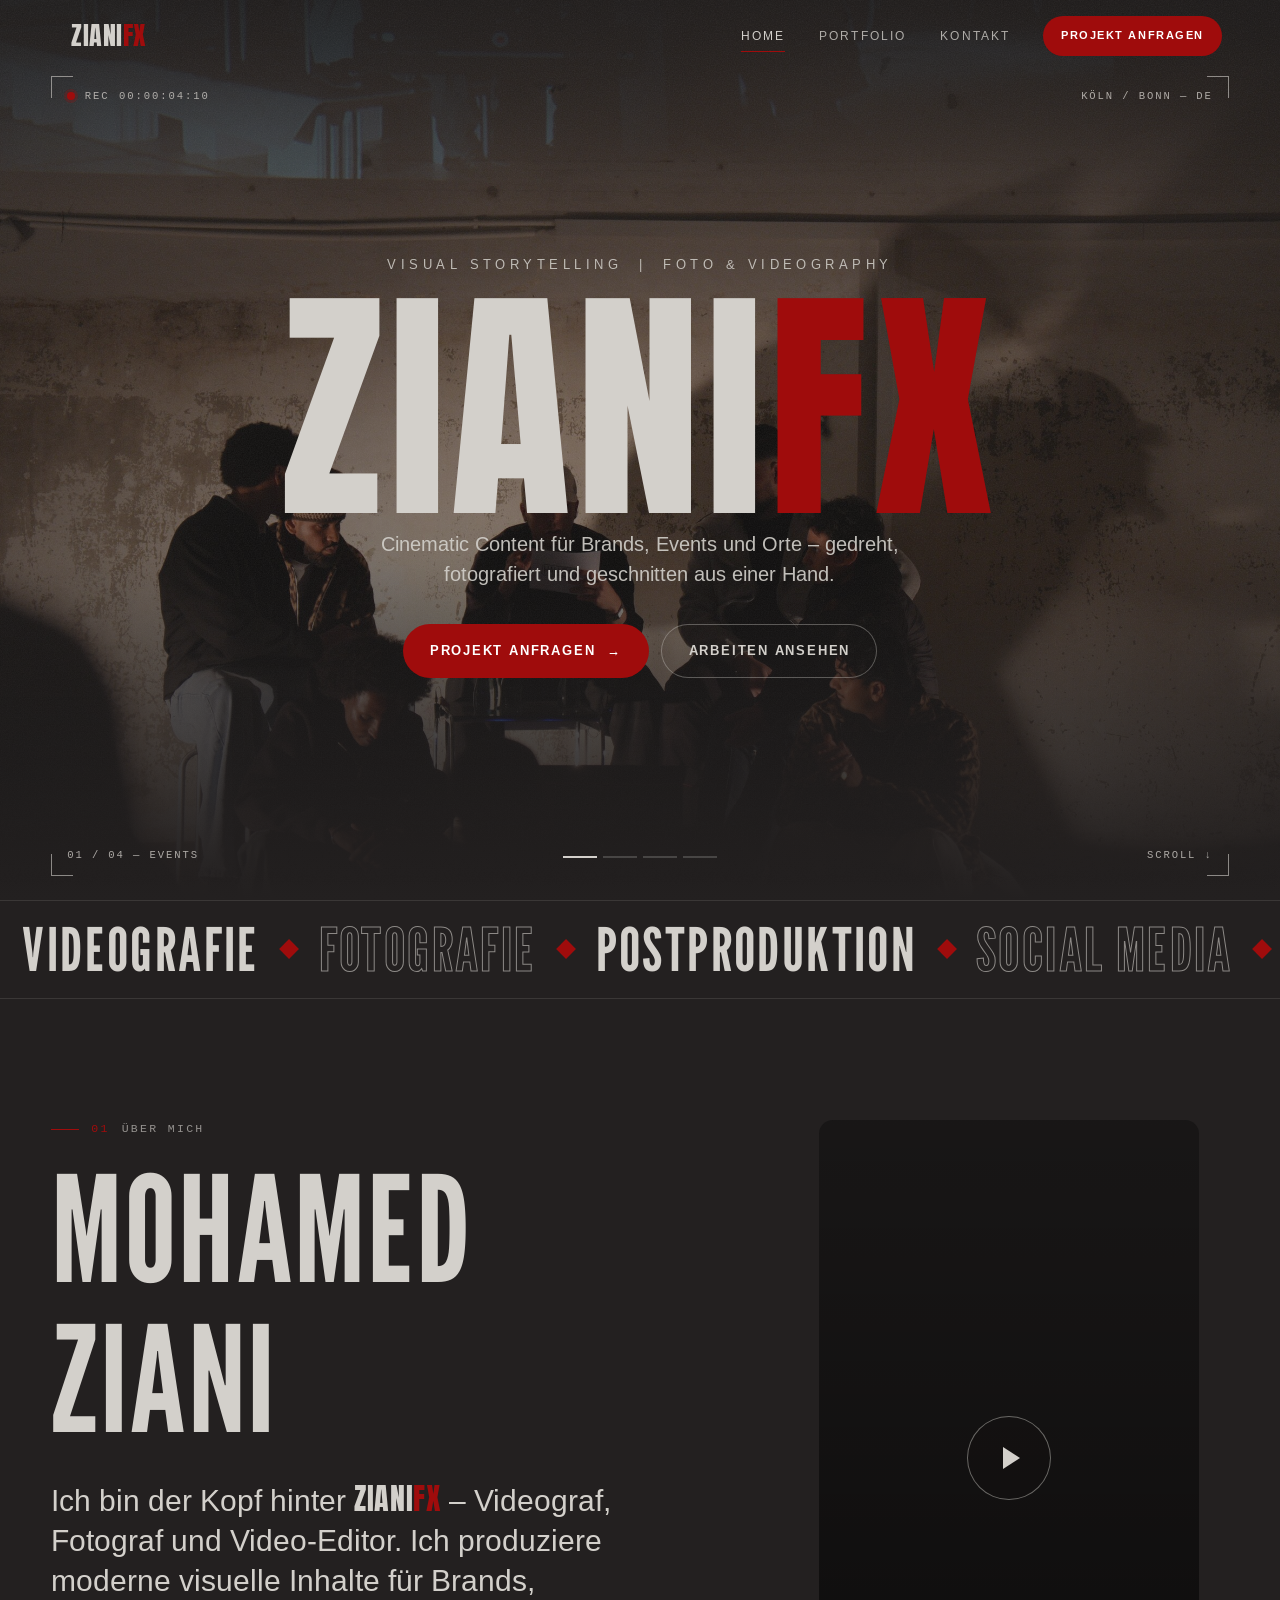
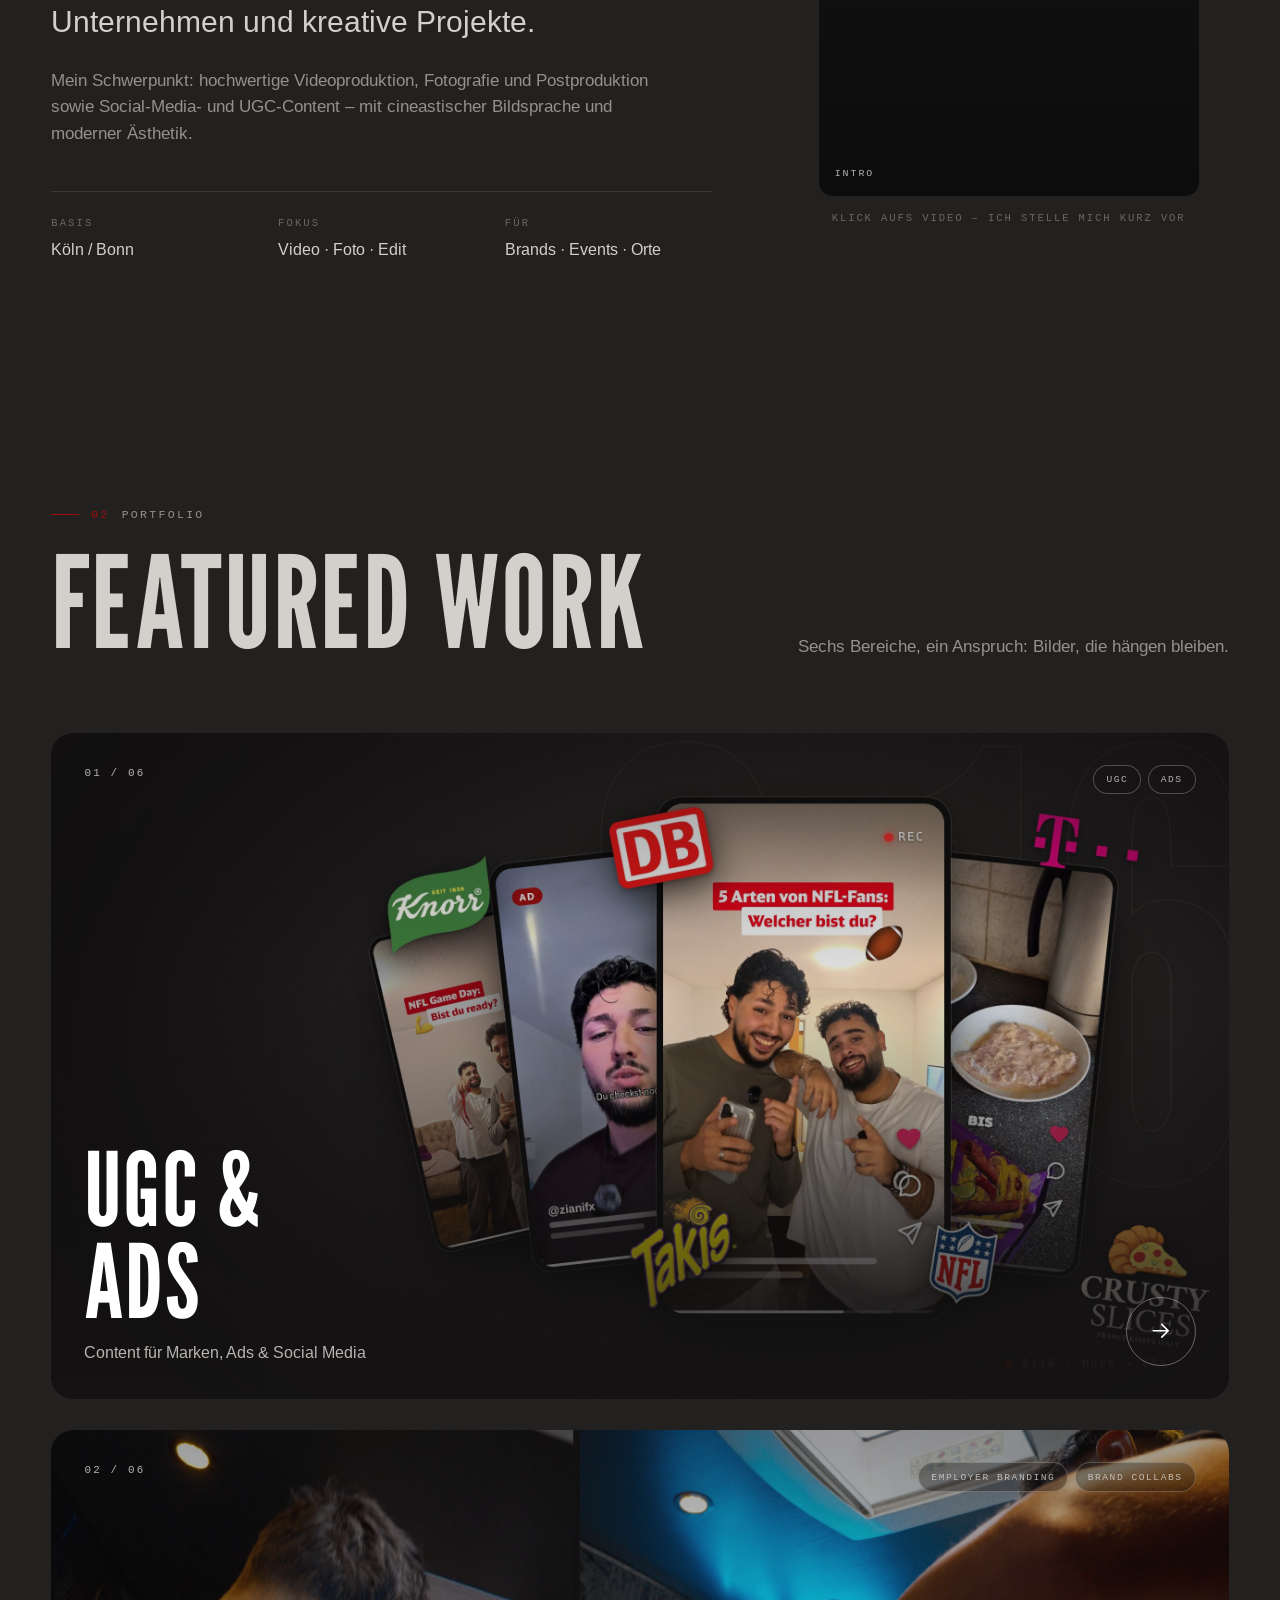
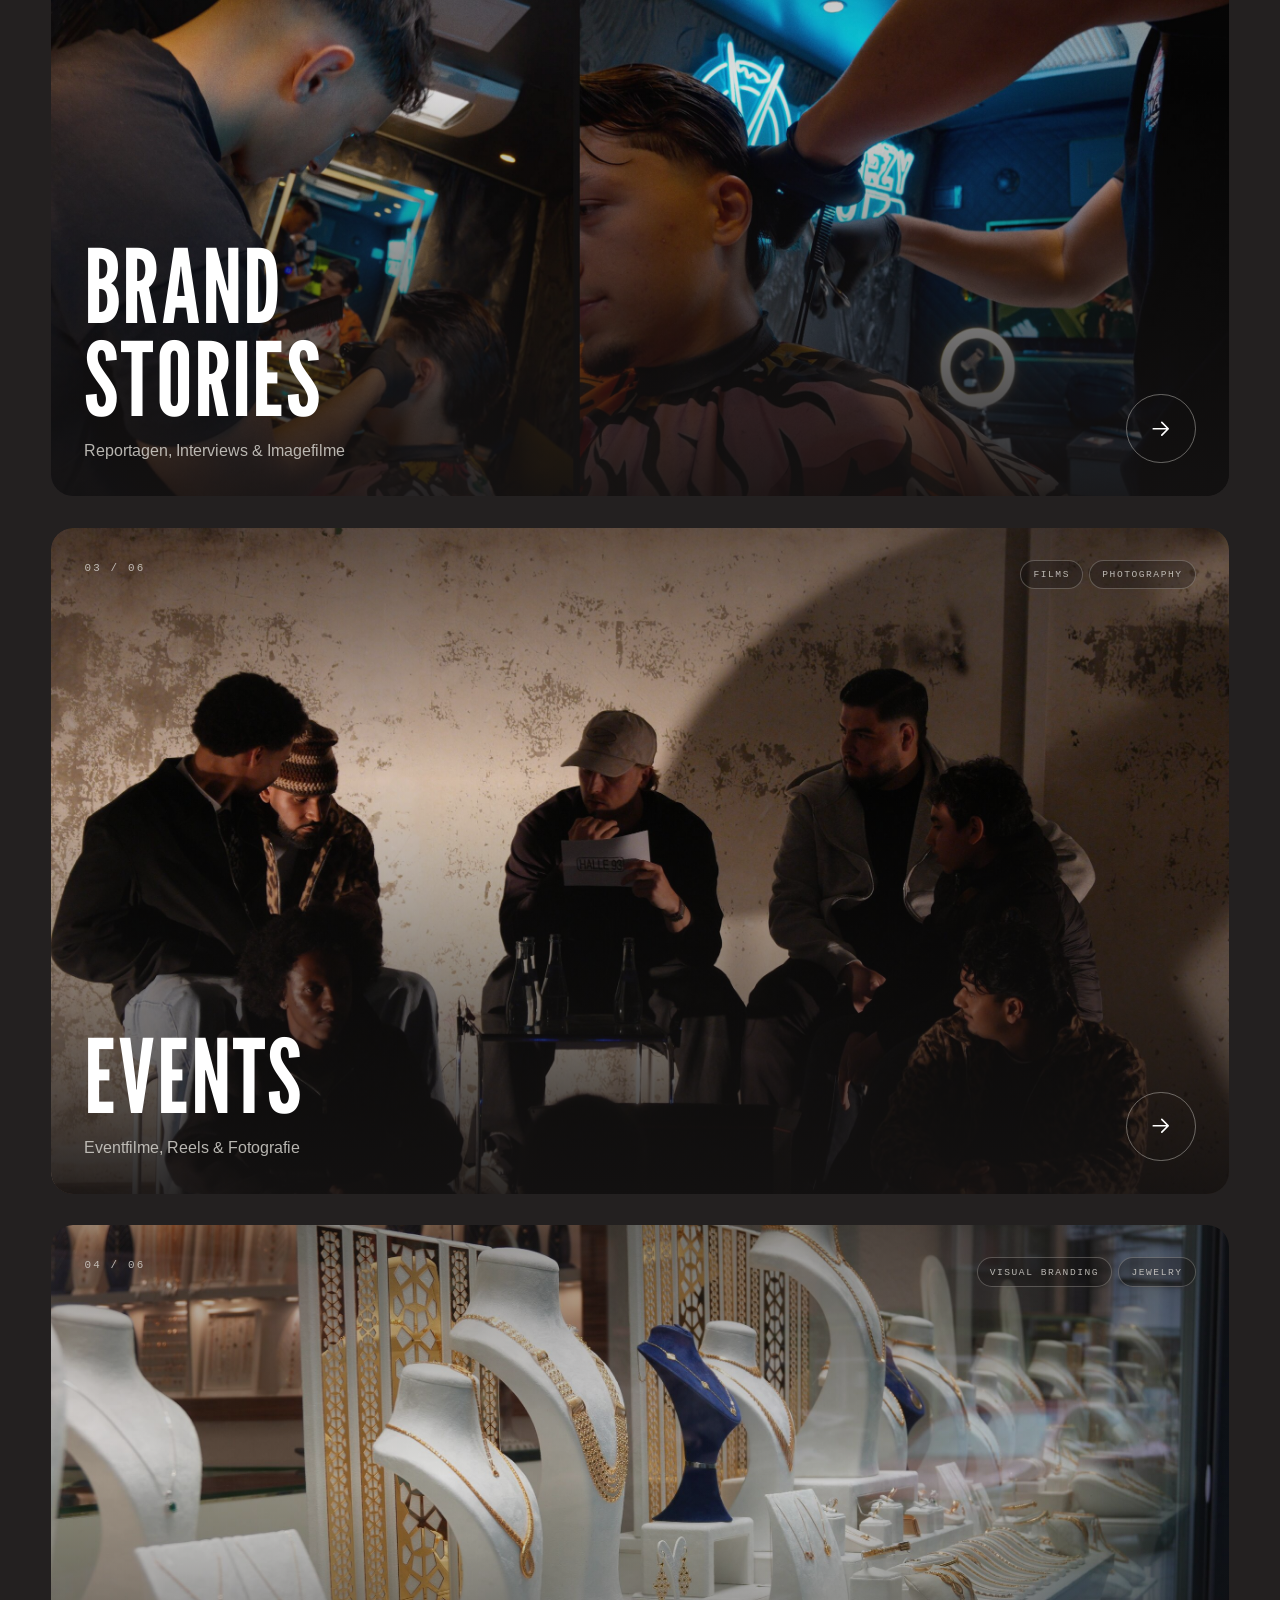
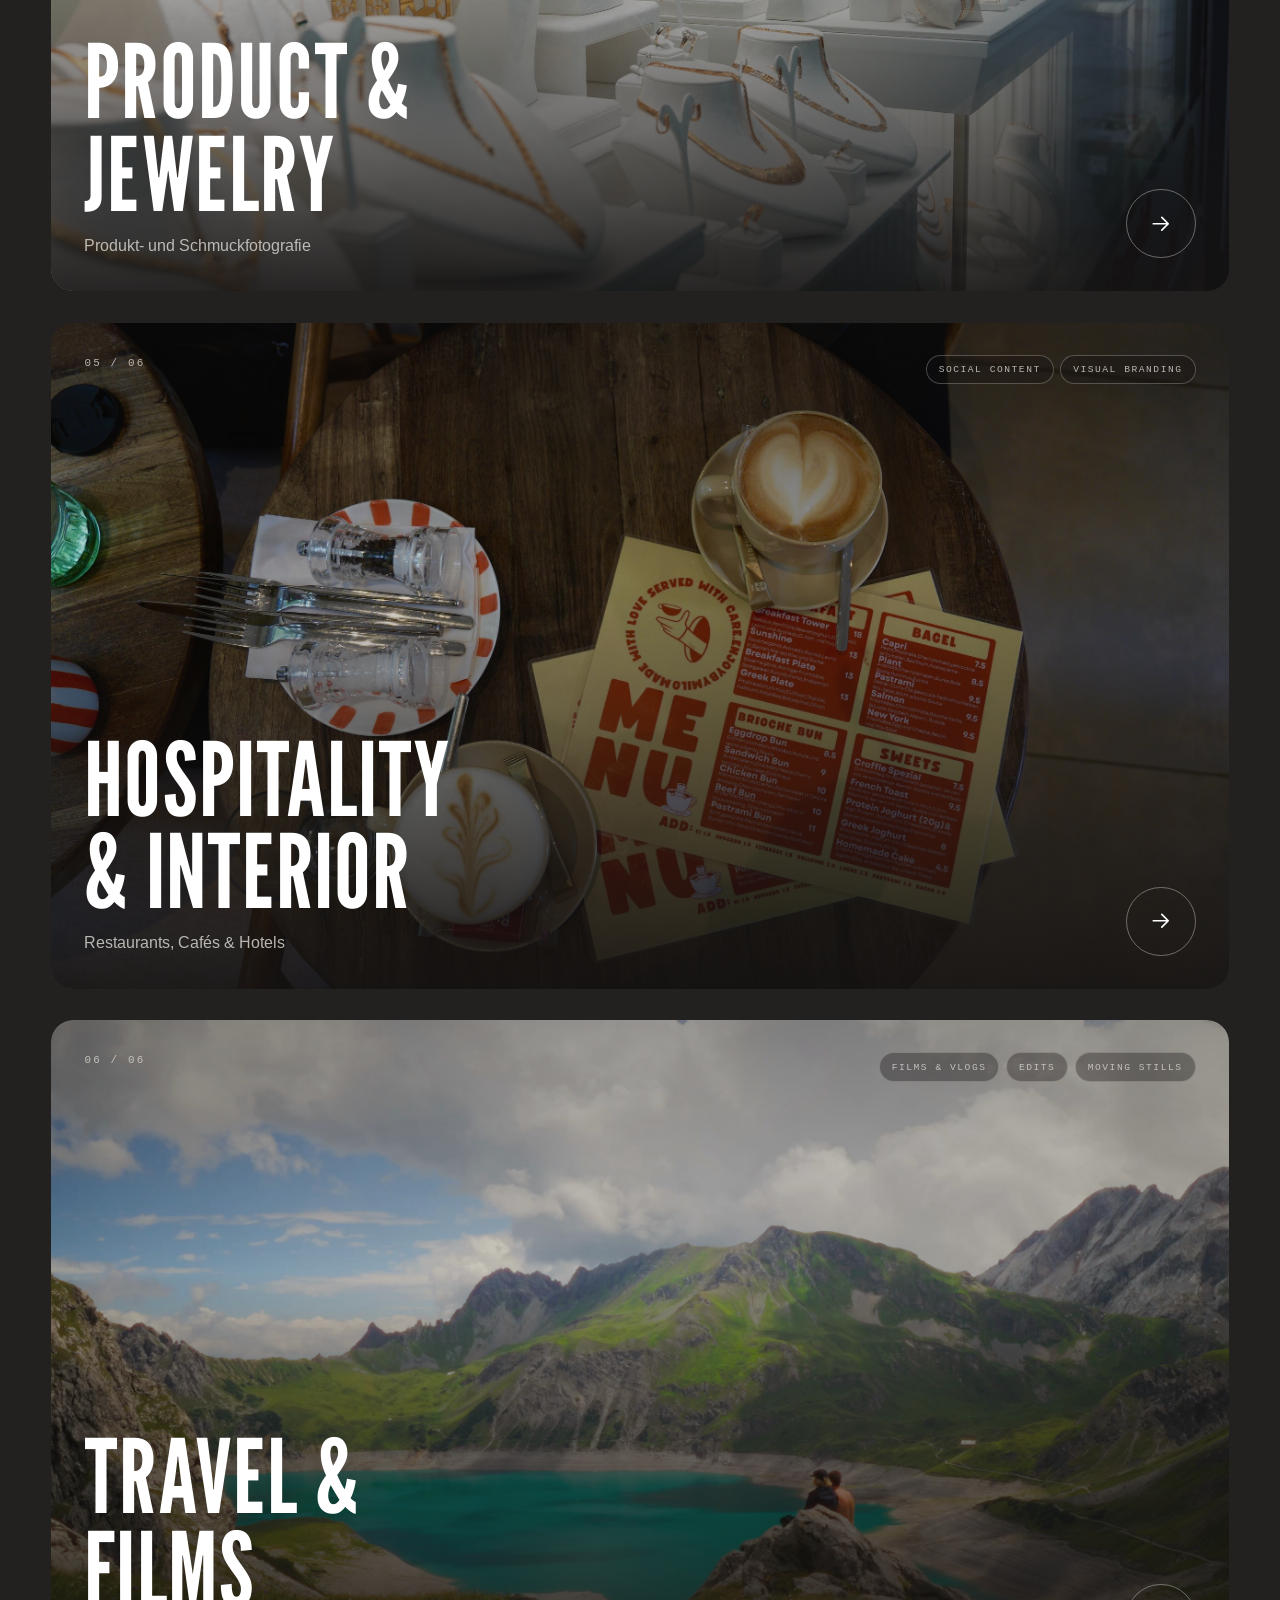
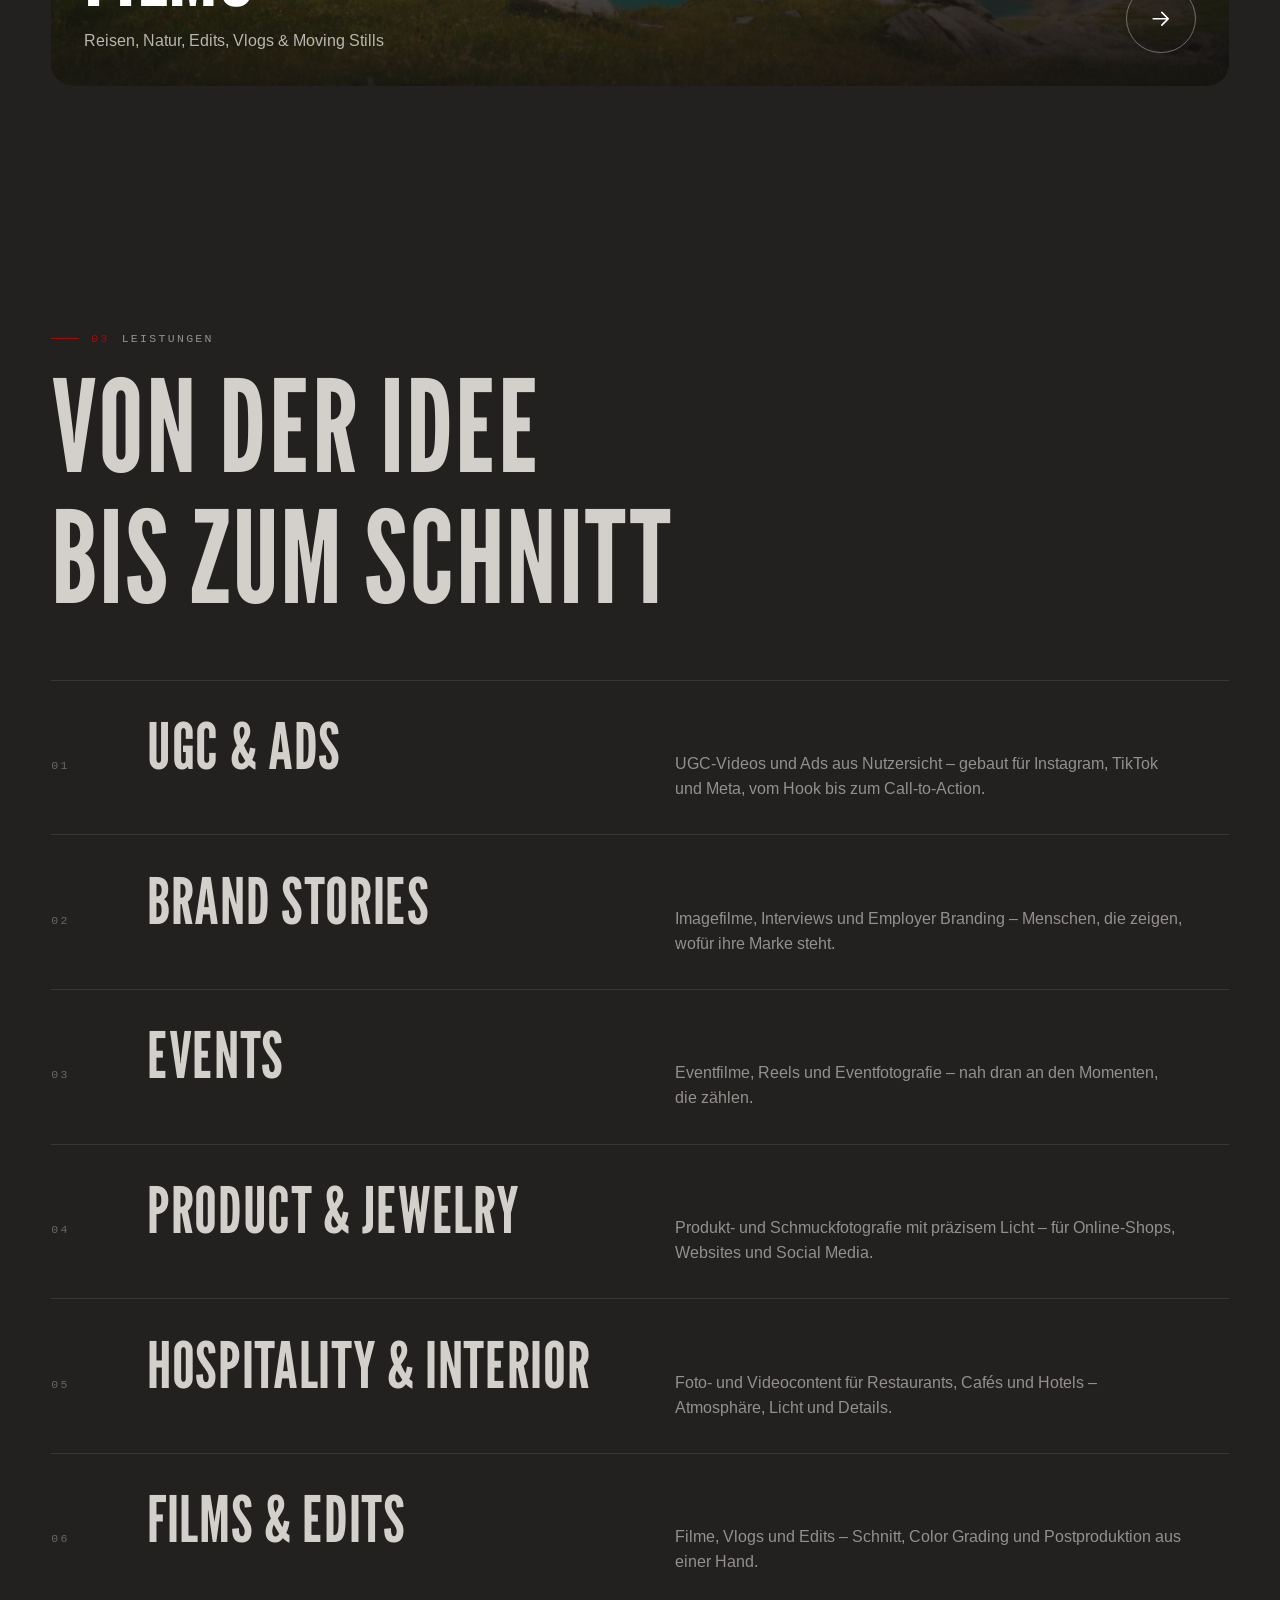
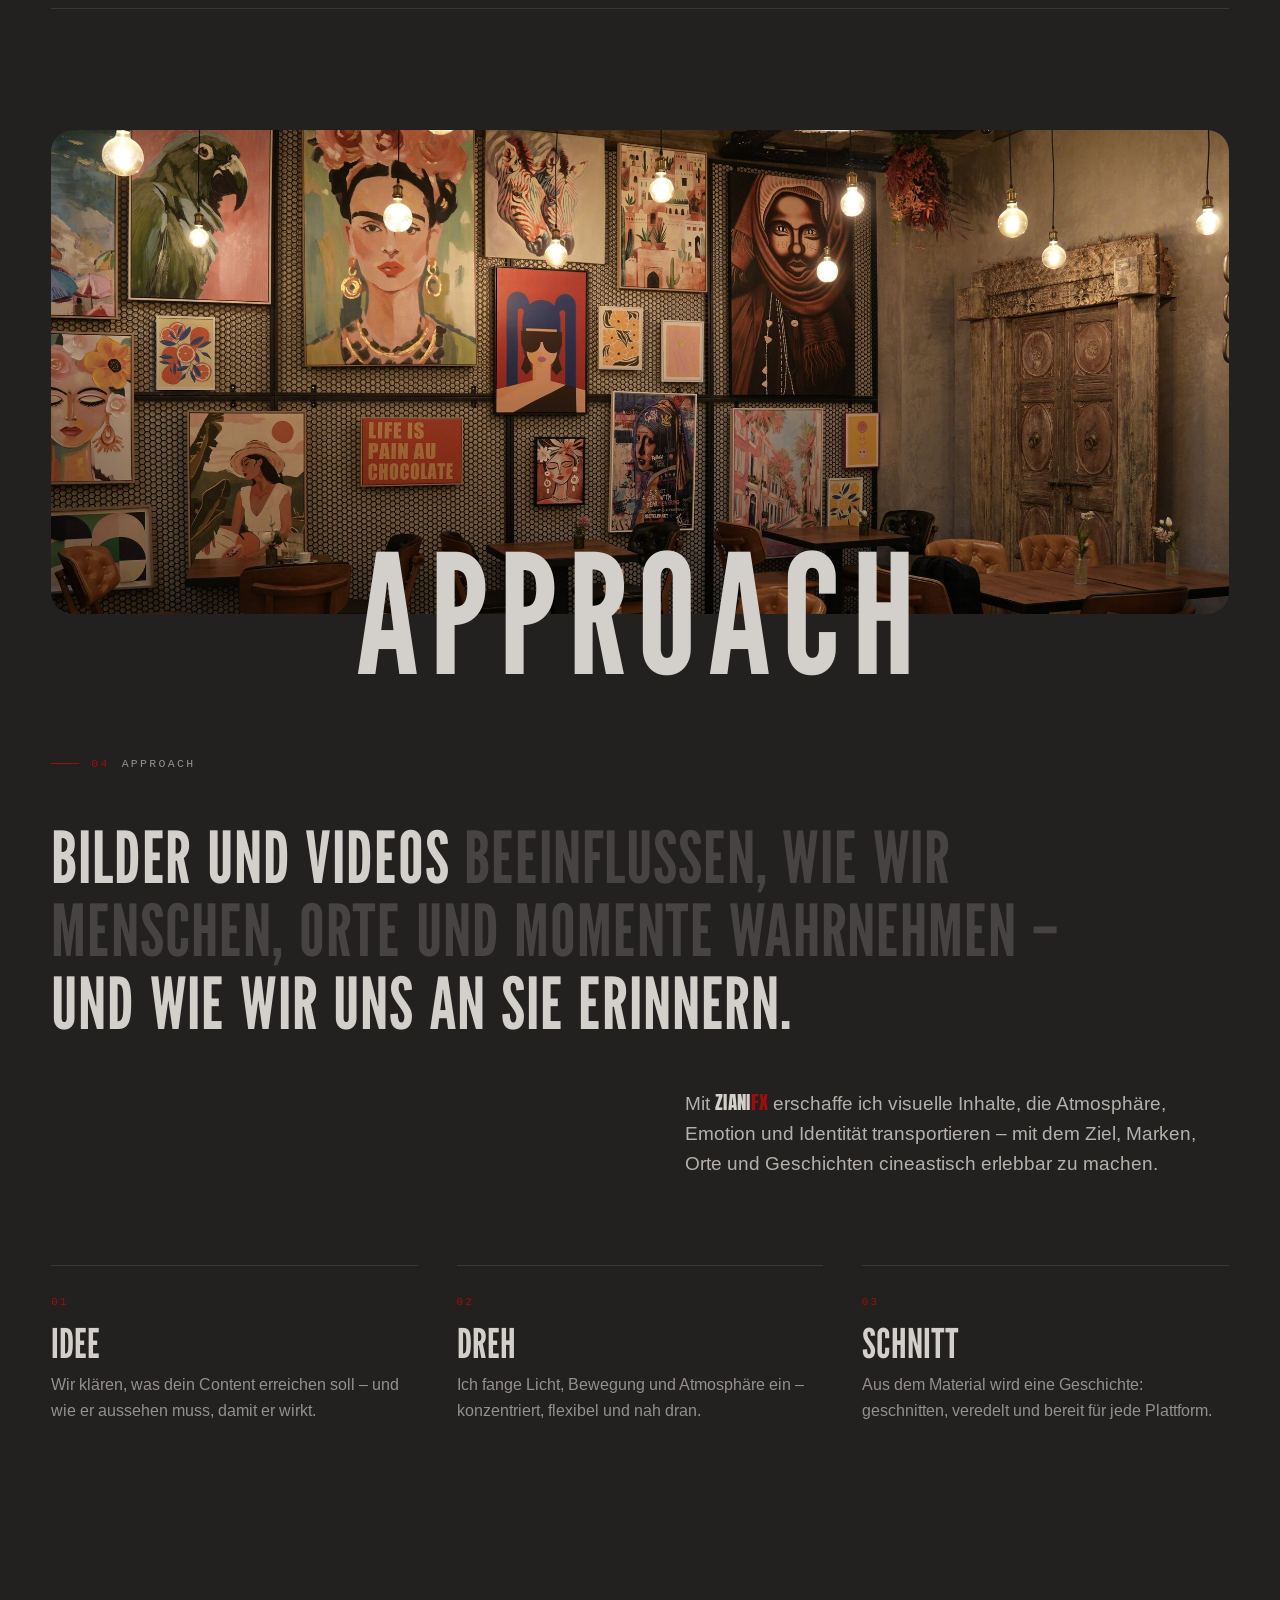
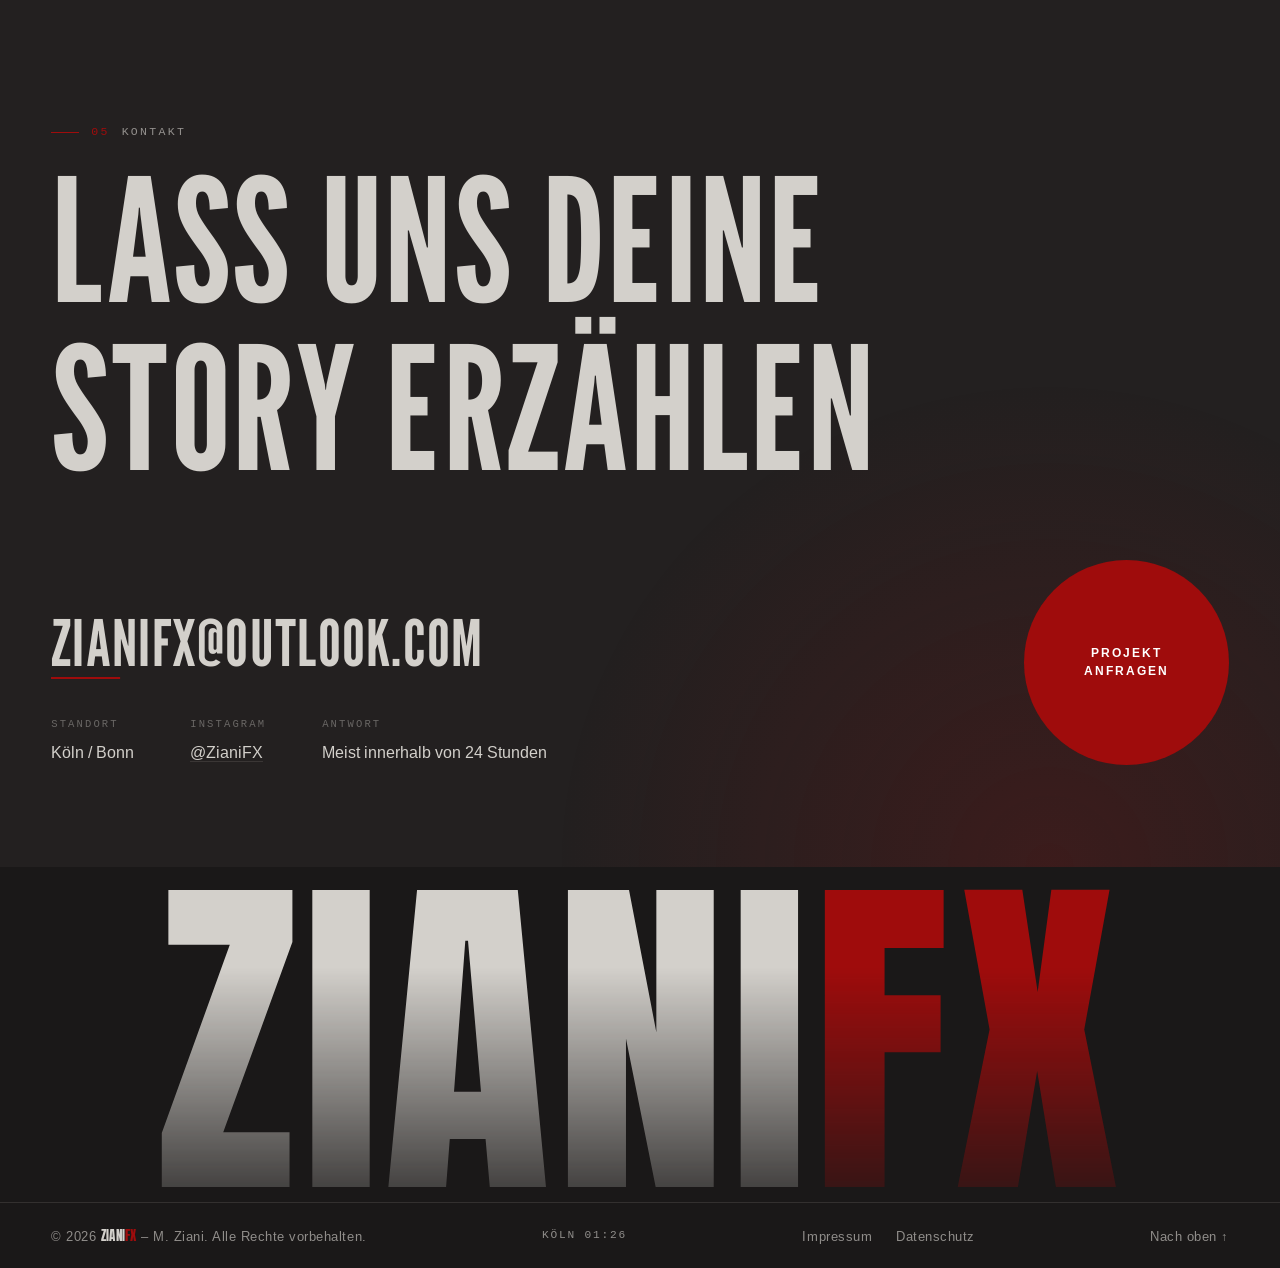
==== commit 2c580783: "Brand Stories: new cover from two Freezy Cutz film frames Diptych of two real frames from the Freezy" ====
--- a/index.html
+++ b/index.html
@@ -167,7 +167,7 @@
       </a>
 
       <a href="brand-stories.html" class="stack-card zr" style="--i:1" data-cursor="Ansehen" aria-label="Brand Stories">
-        <img class="stack-img" src="Images/Covers/brand-stories.jpg" alt="" loading="lazy" decoding="async" style="view-transition-name: w-brand;">
+        <img class="stack-img" src="Images/Covers/brand-stories.jpg?v=2" alt="" loading="lazy" decoding="async" style="view-transition-name: w-brand; object-position: 81% 50%;">
         <div class="stack-top"><span>02 / 06</span><ul class="tags"><li>Employer Branding</li><li>Brand Collabs</li></ul></div>
         <div class="stack-body">
           <div>
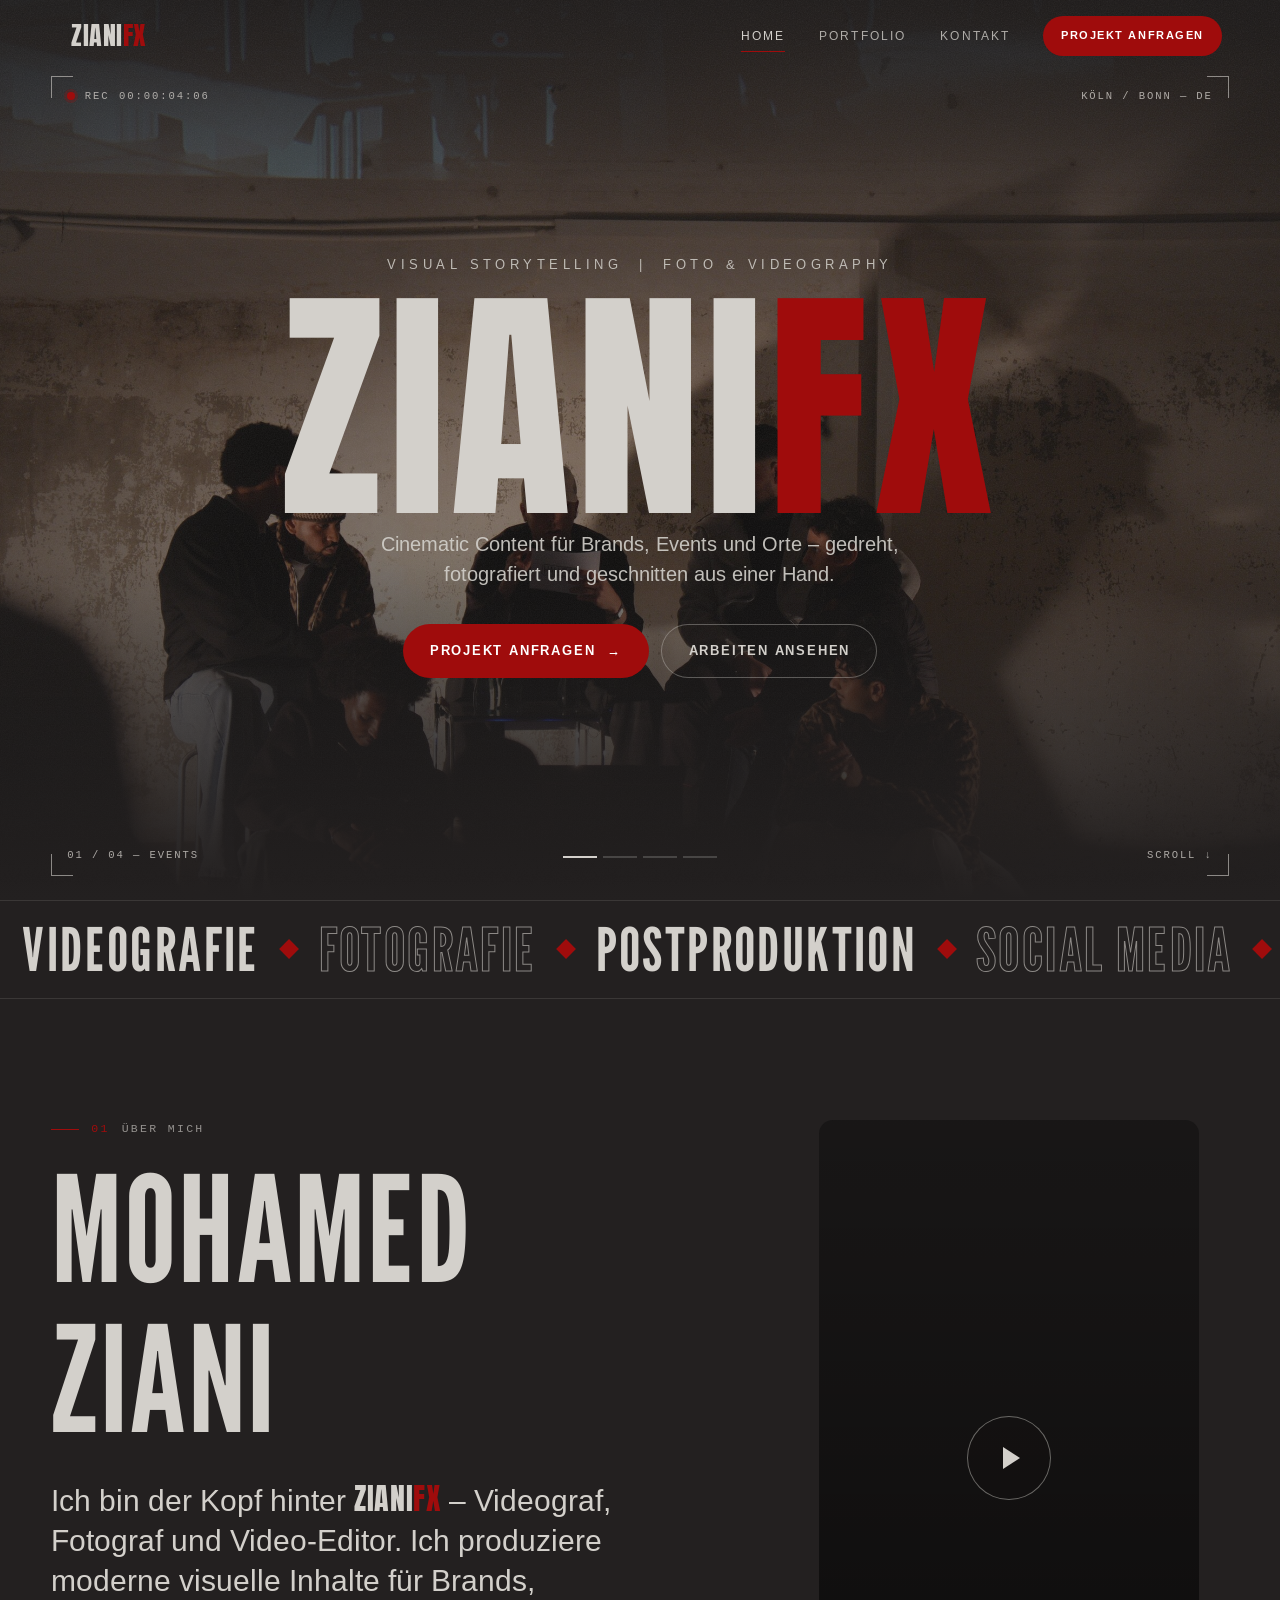
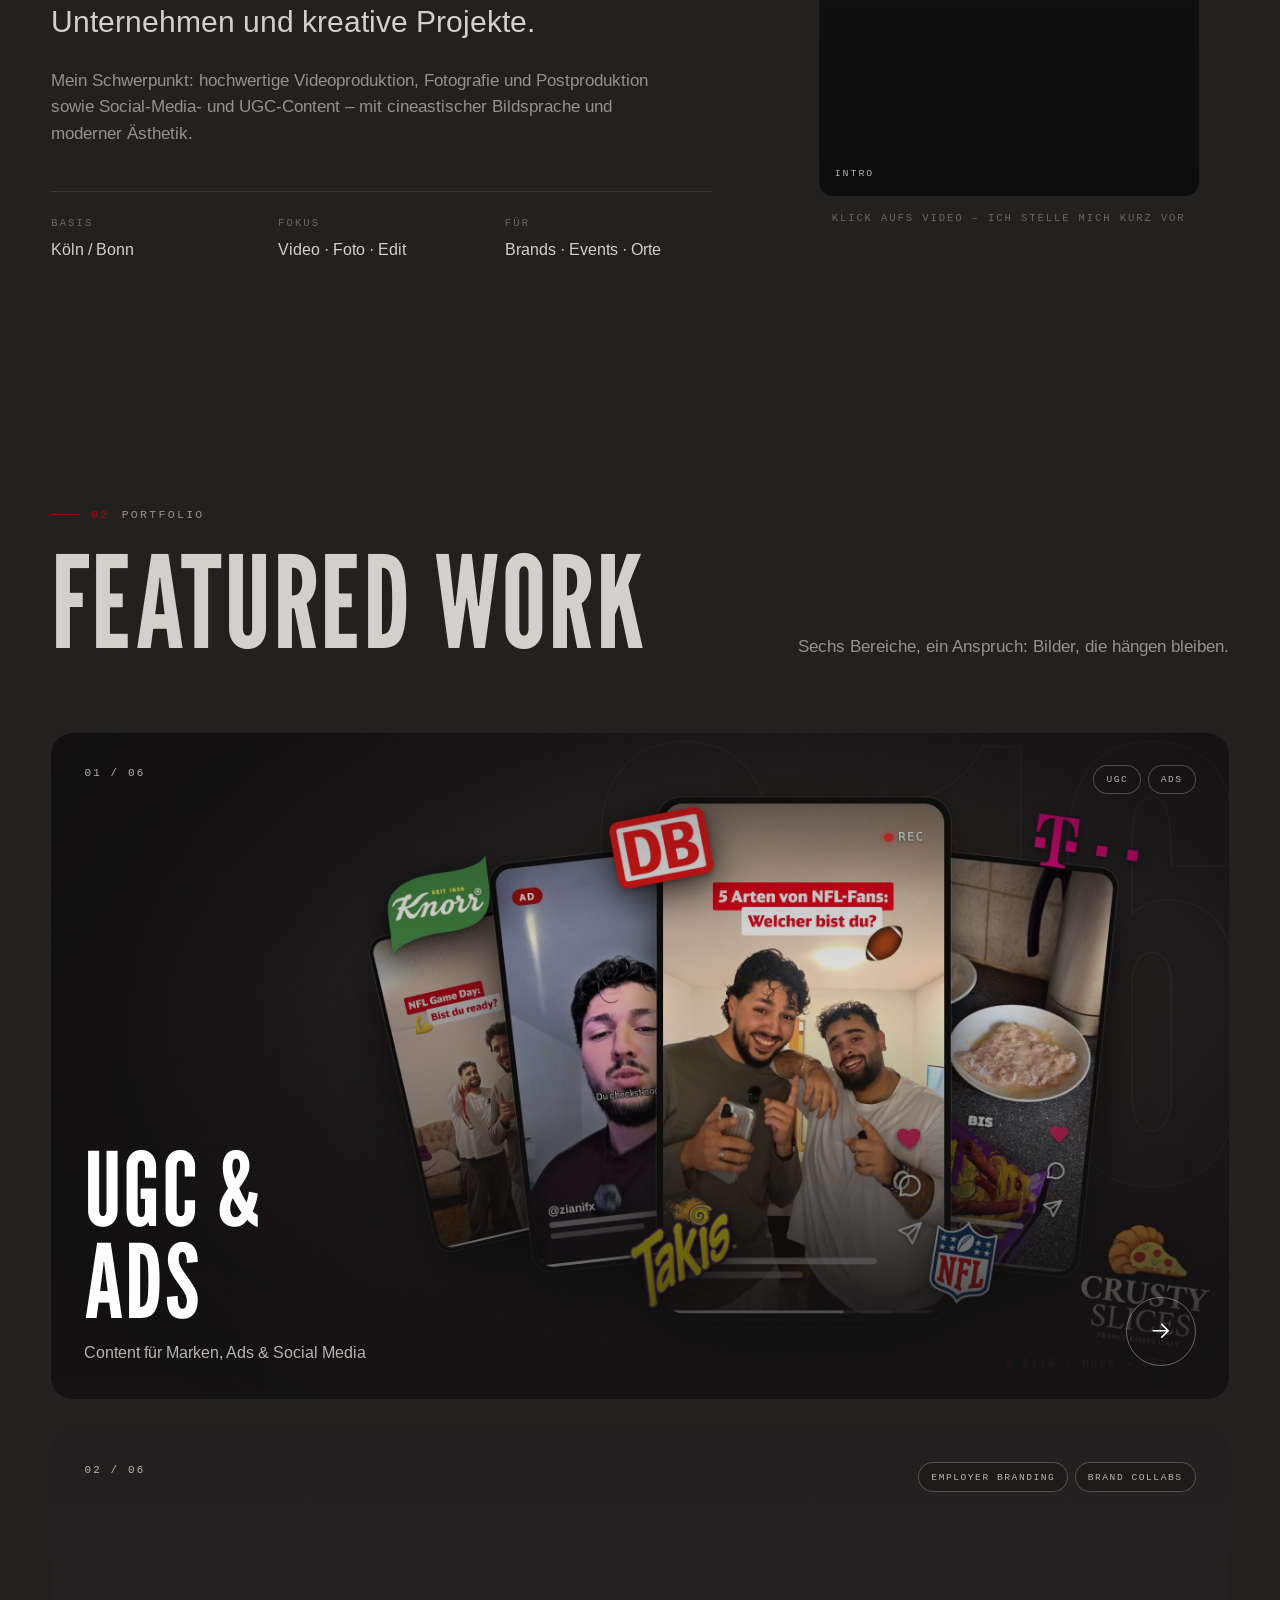
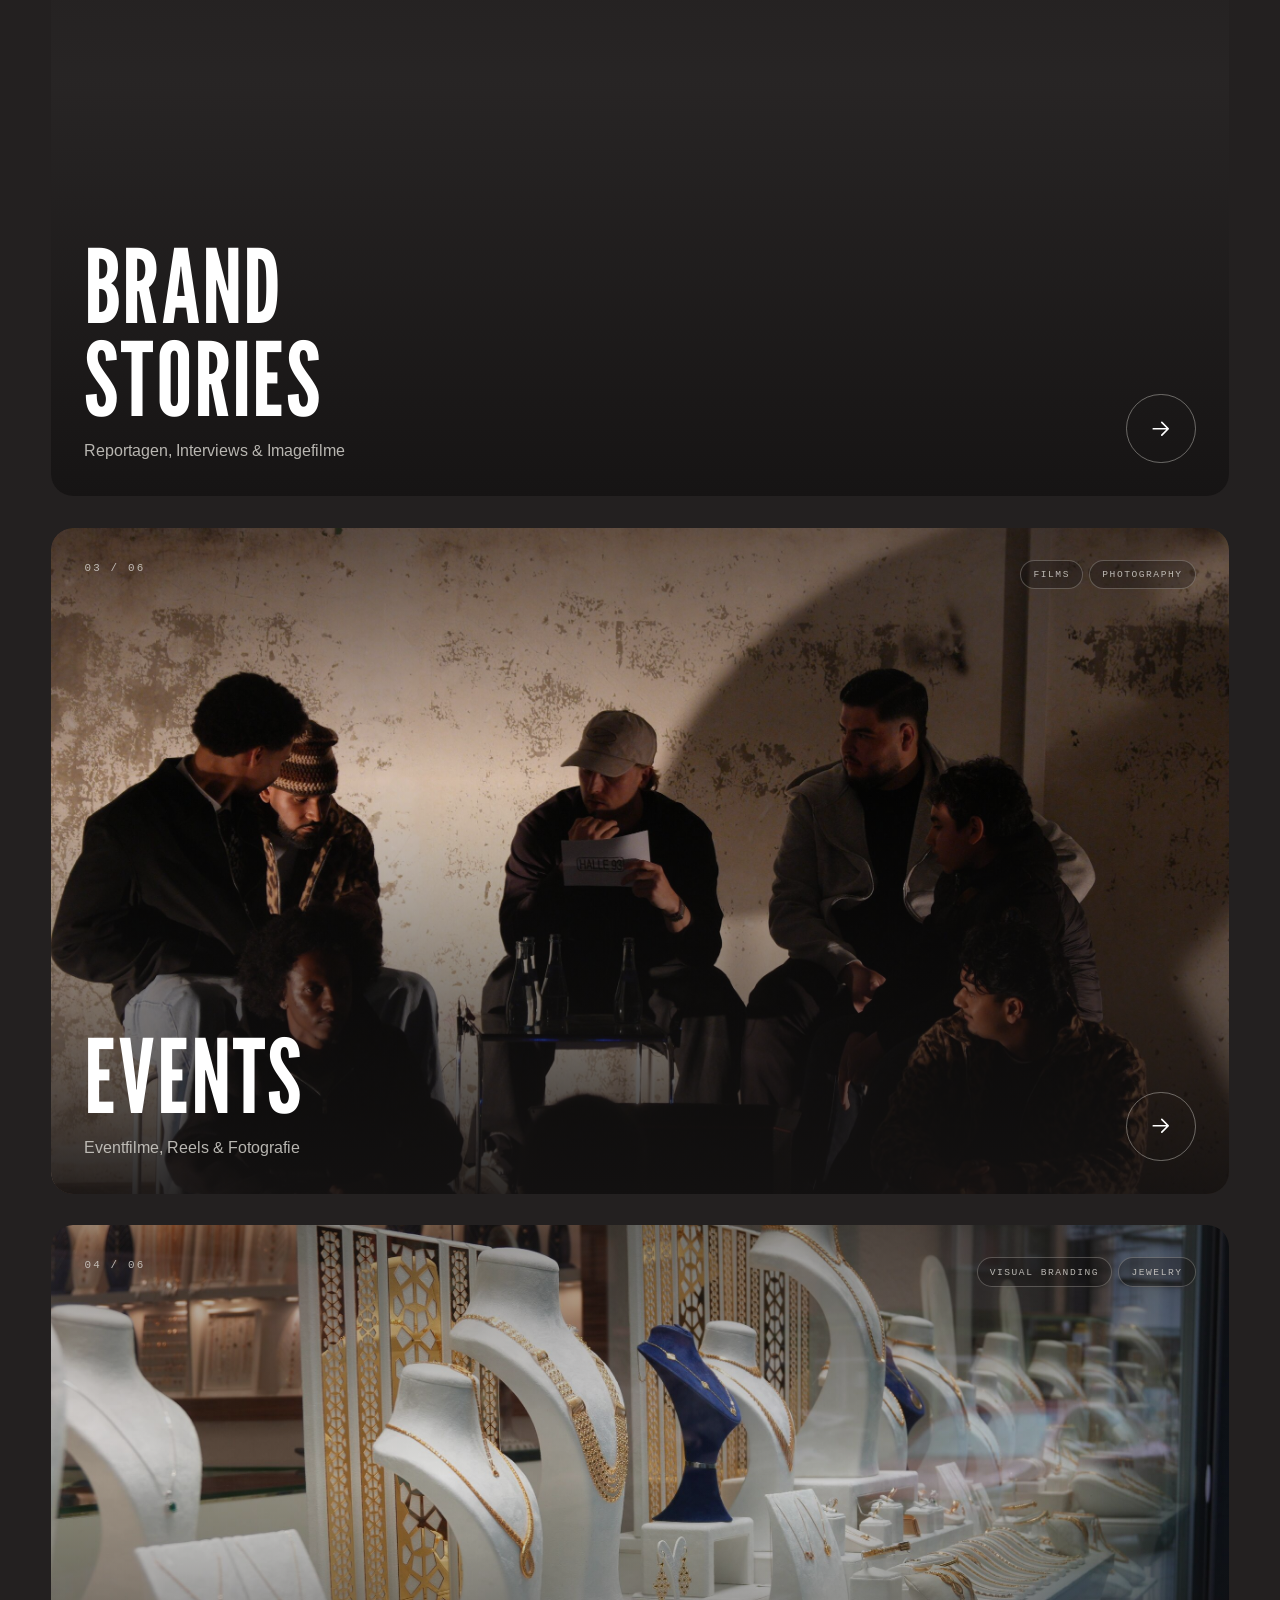
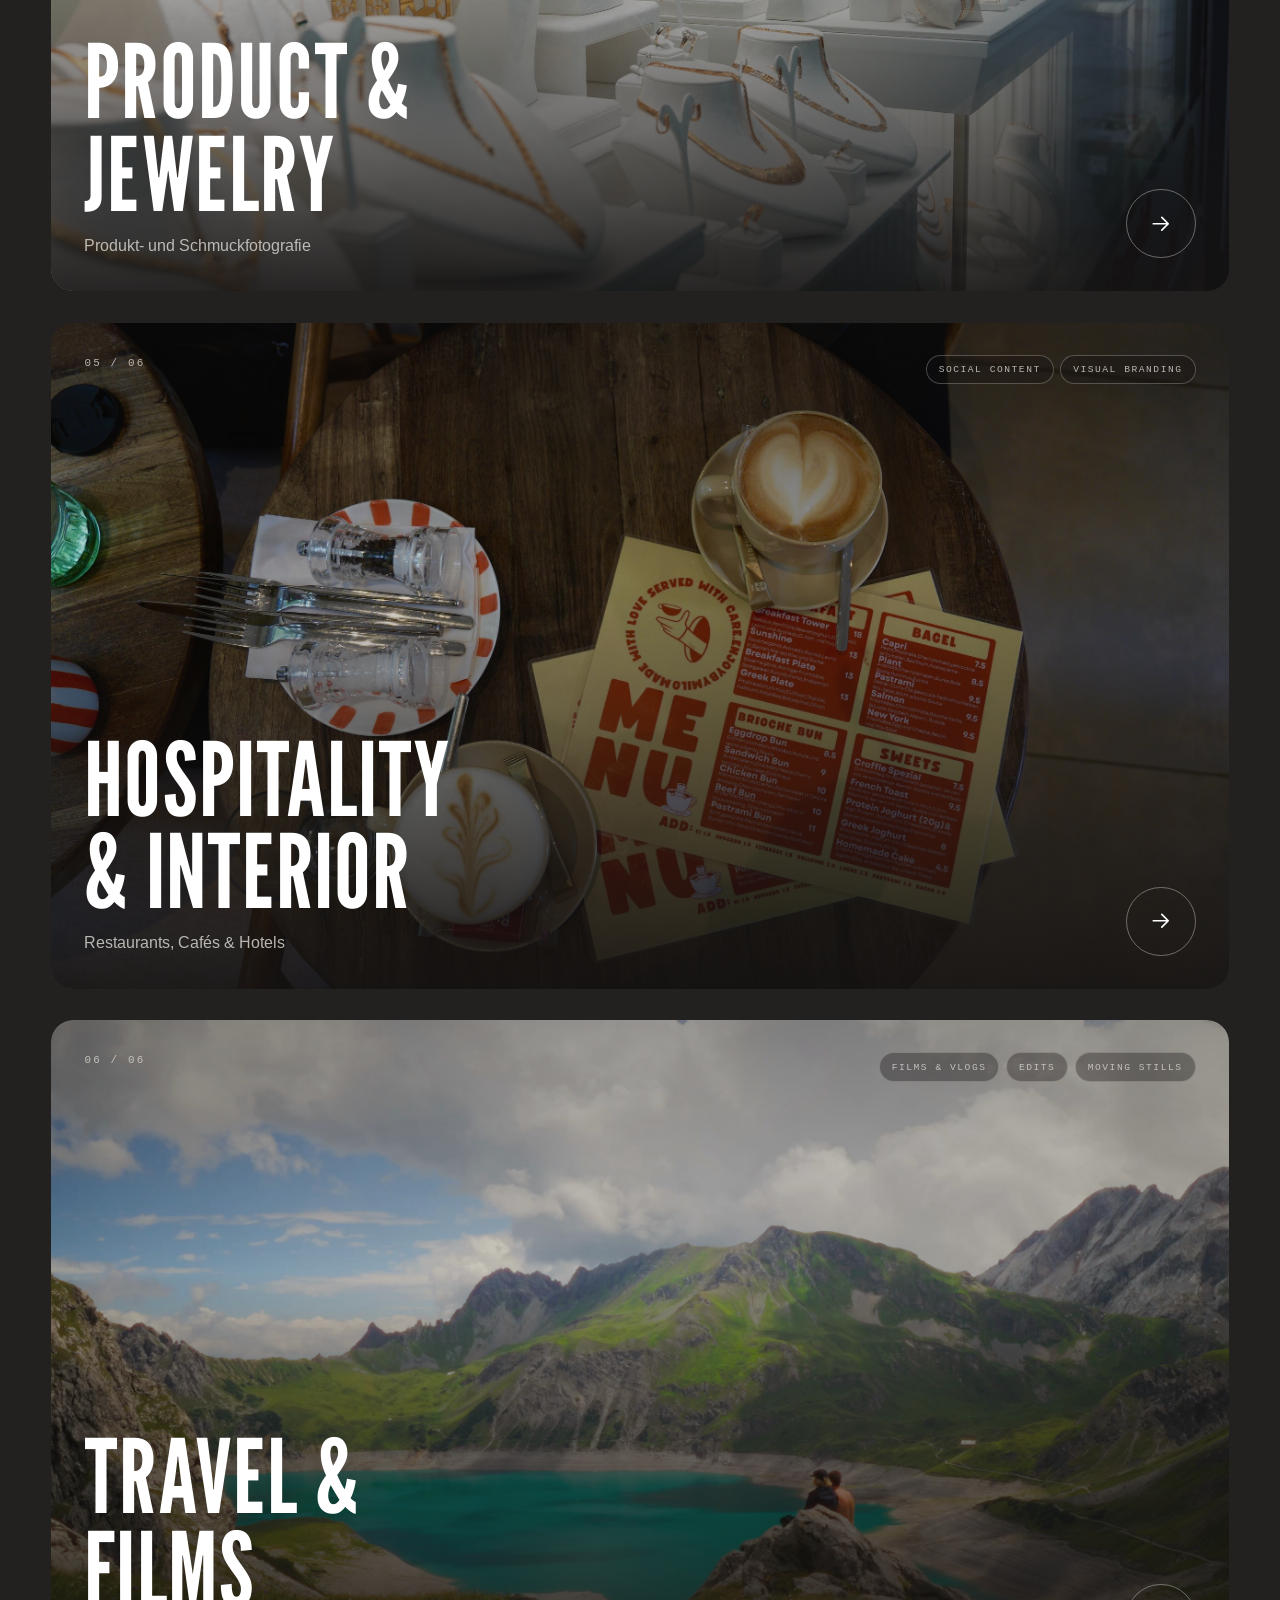
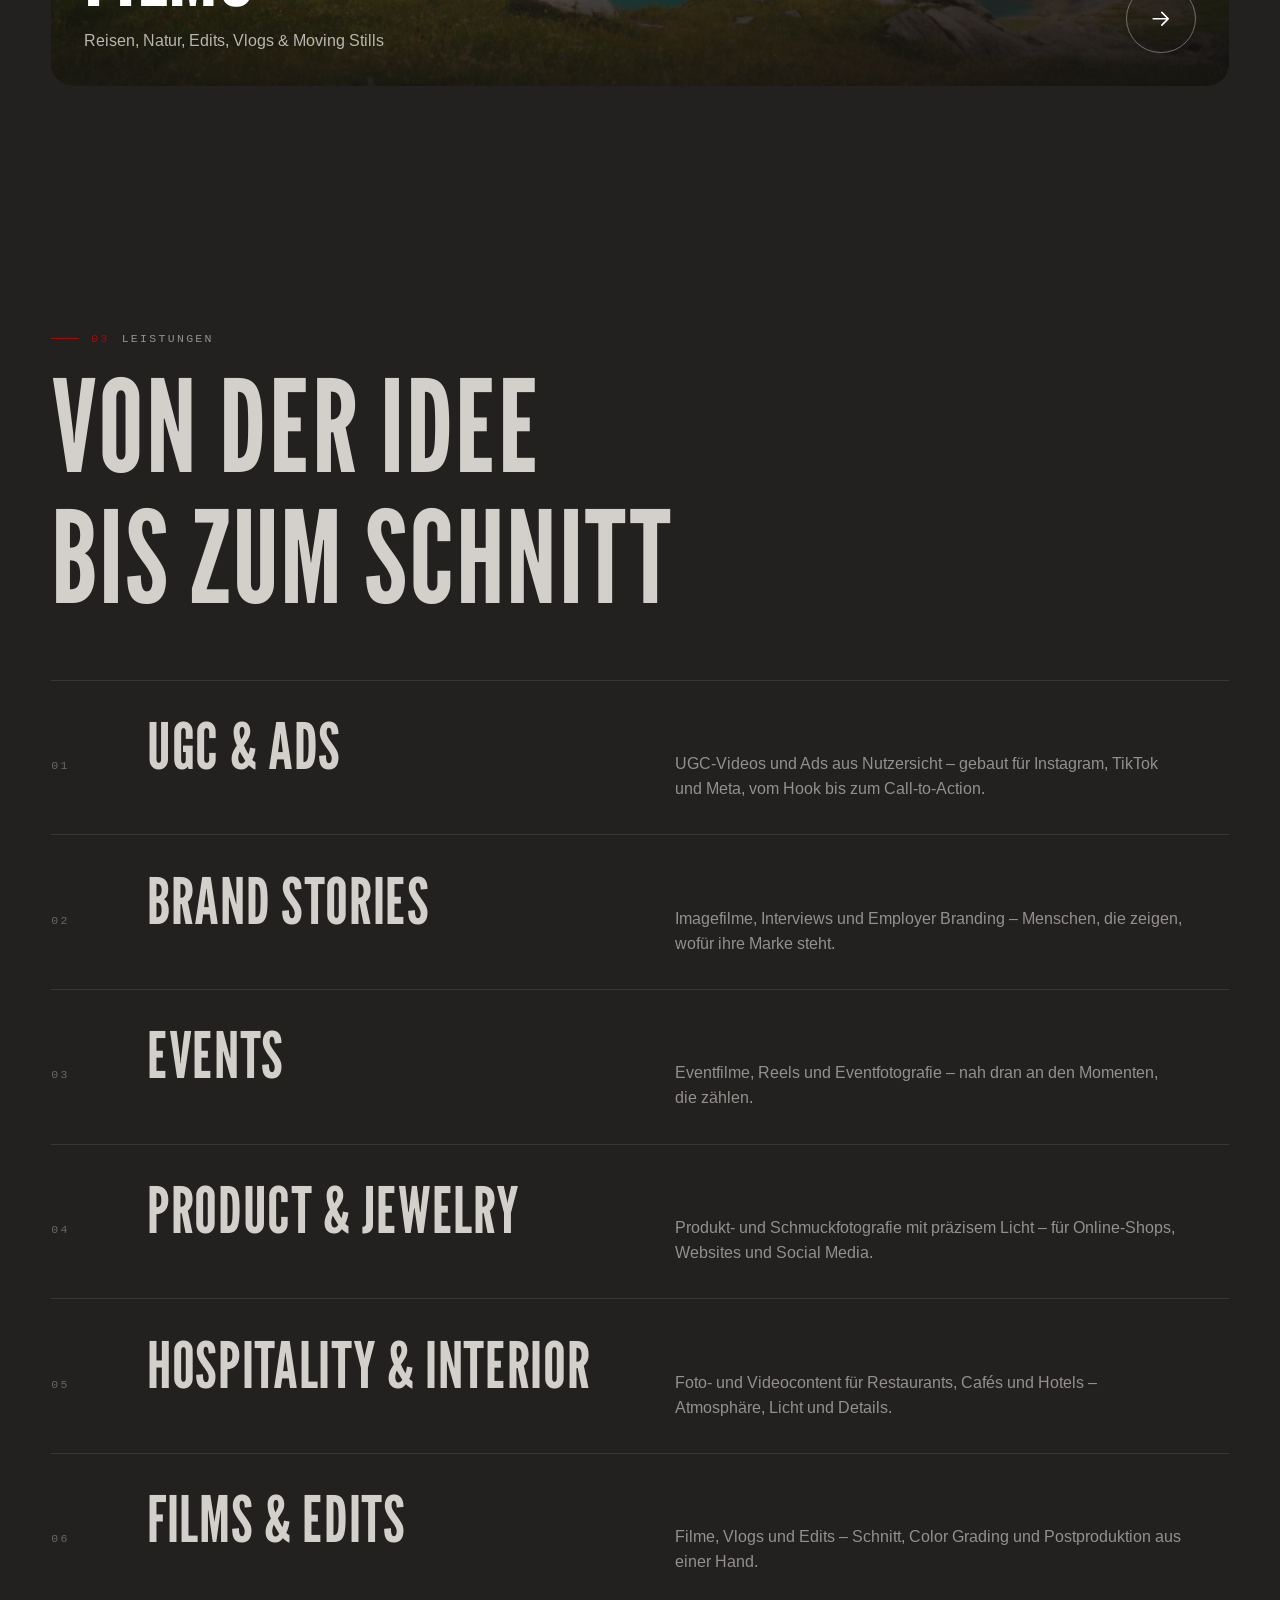
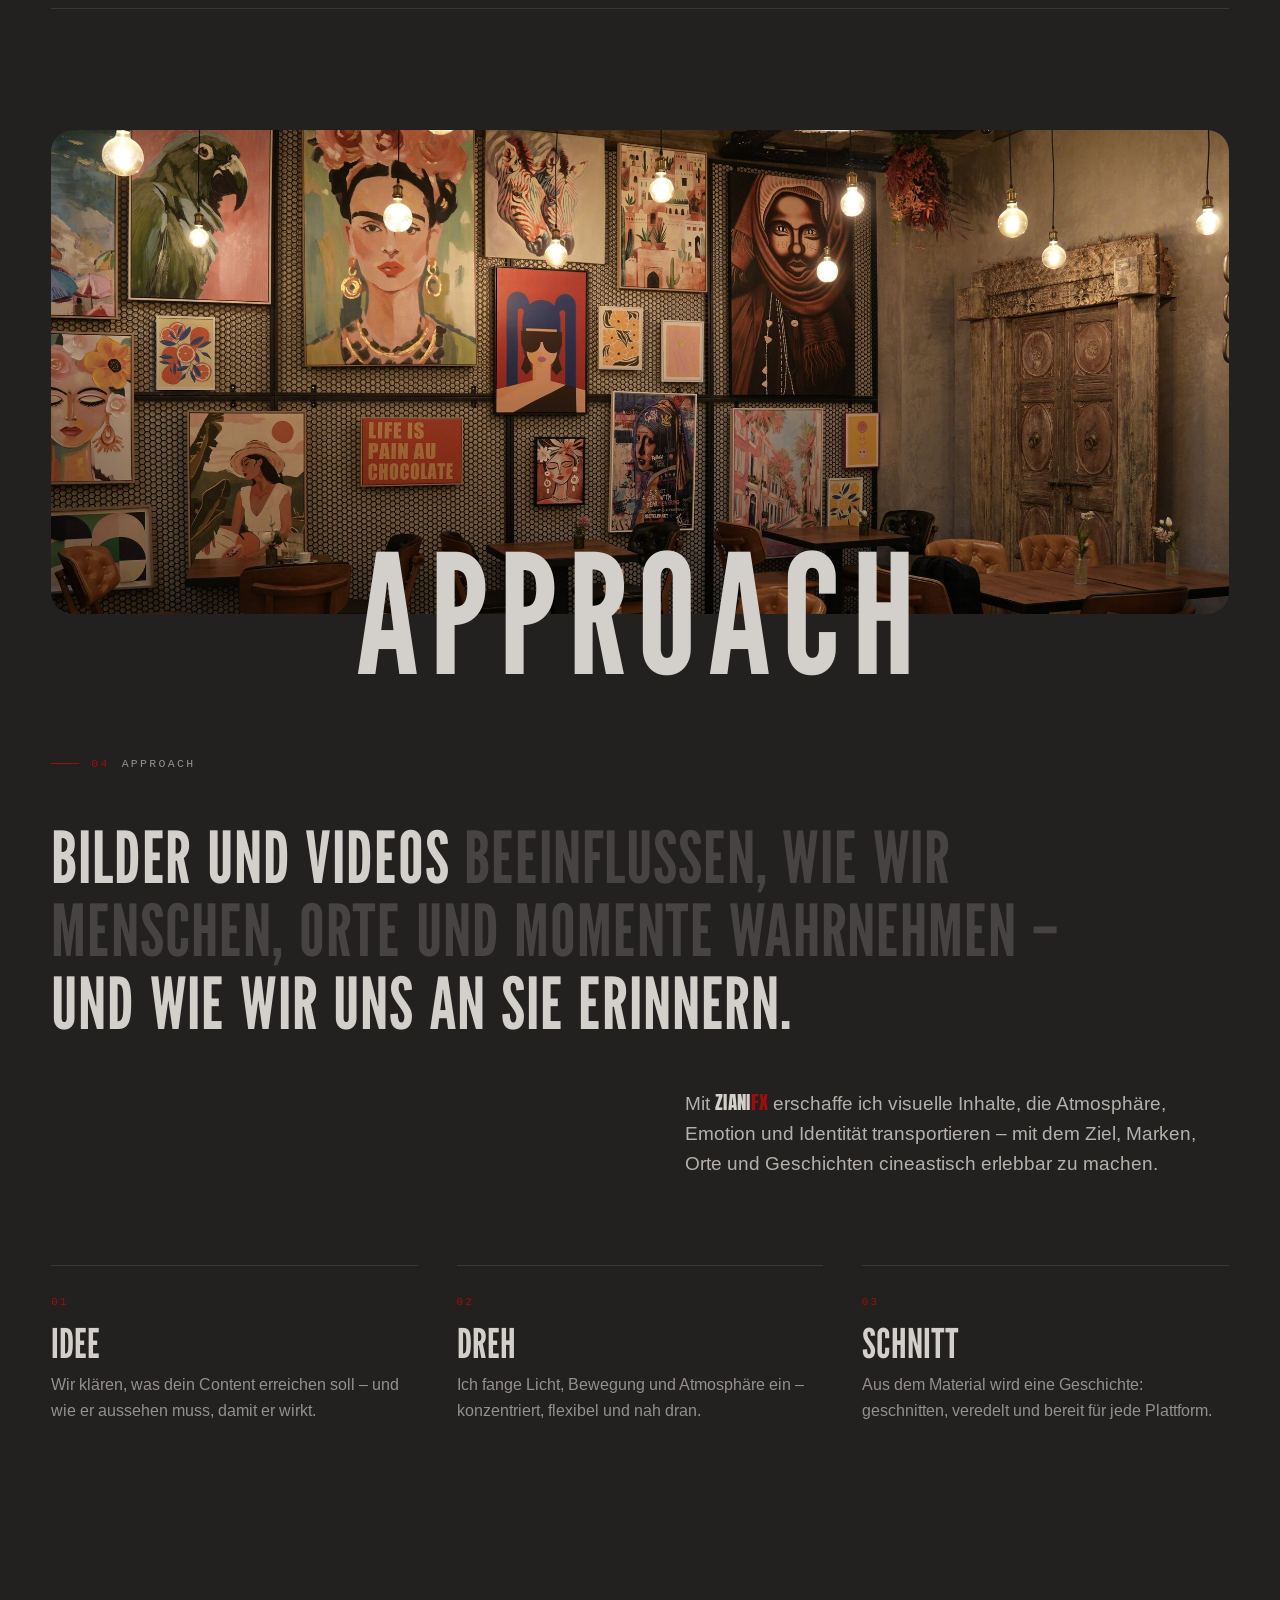
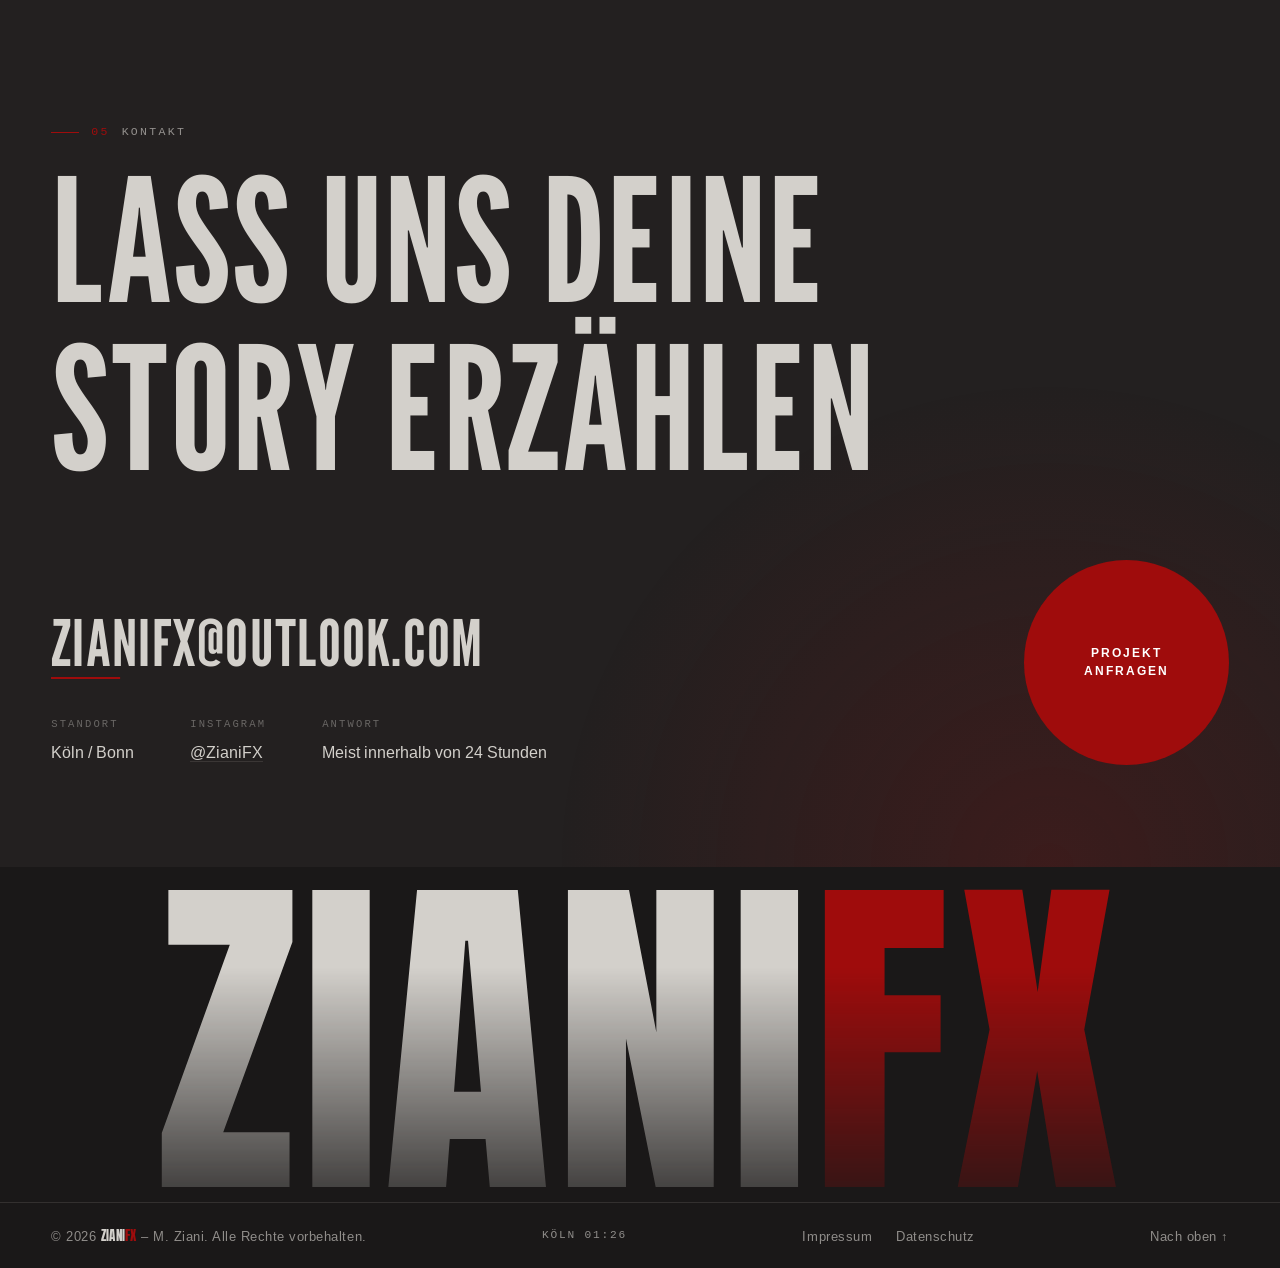
==== commit 8b6cd380: "Brand Stories cover: centred seam, client's face cropped out, phone version Both frames now get exac" ====
--- a/index.html
+++ b/index.html
@@ -167,7 +167,7 @@
       </a>
 
       <a href="brand-stories.html" class="stack-card zr" style="--i:1" data-cursor="Ansehen" aria-label="Brand Stories">
-        <img class="stack-img" src="Images/Covers/brand-stories.jpg?v=2" alt="" loading="lazy" decoding="async" style="view-transition-name: w-brand; object-position: 81% 50%;">
+        <picture><source media="(orientation: portrait)" srcset="Images/Covers/brand-stories-mobile.jpg?v=3"><img class="stack-img" src="Images/Covers/brand-stories.jpg?v=3" alt="" loading="lazy" decoding="async" style="view-transition-name: w-brand;"></picture>
         <div class="stack-top"><span>02 / 06</span><ul class="tags"><li>Employer Branding</li><li>Brand Collabs</li></ul></div>
         <div class="stack-body">
           <div>
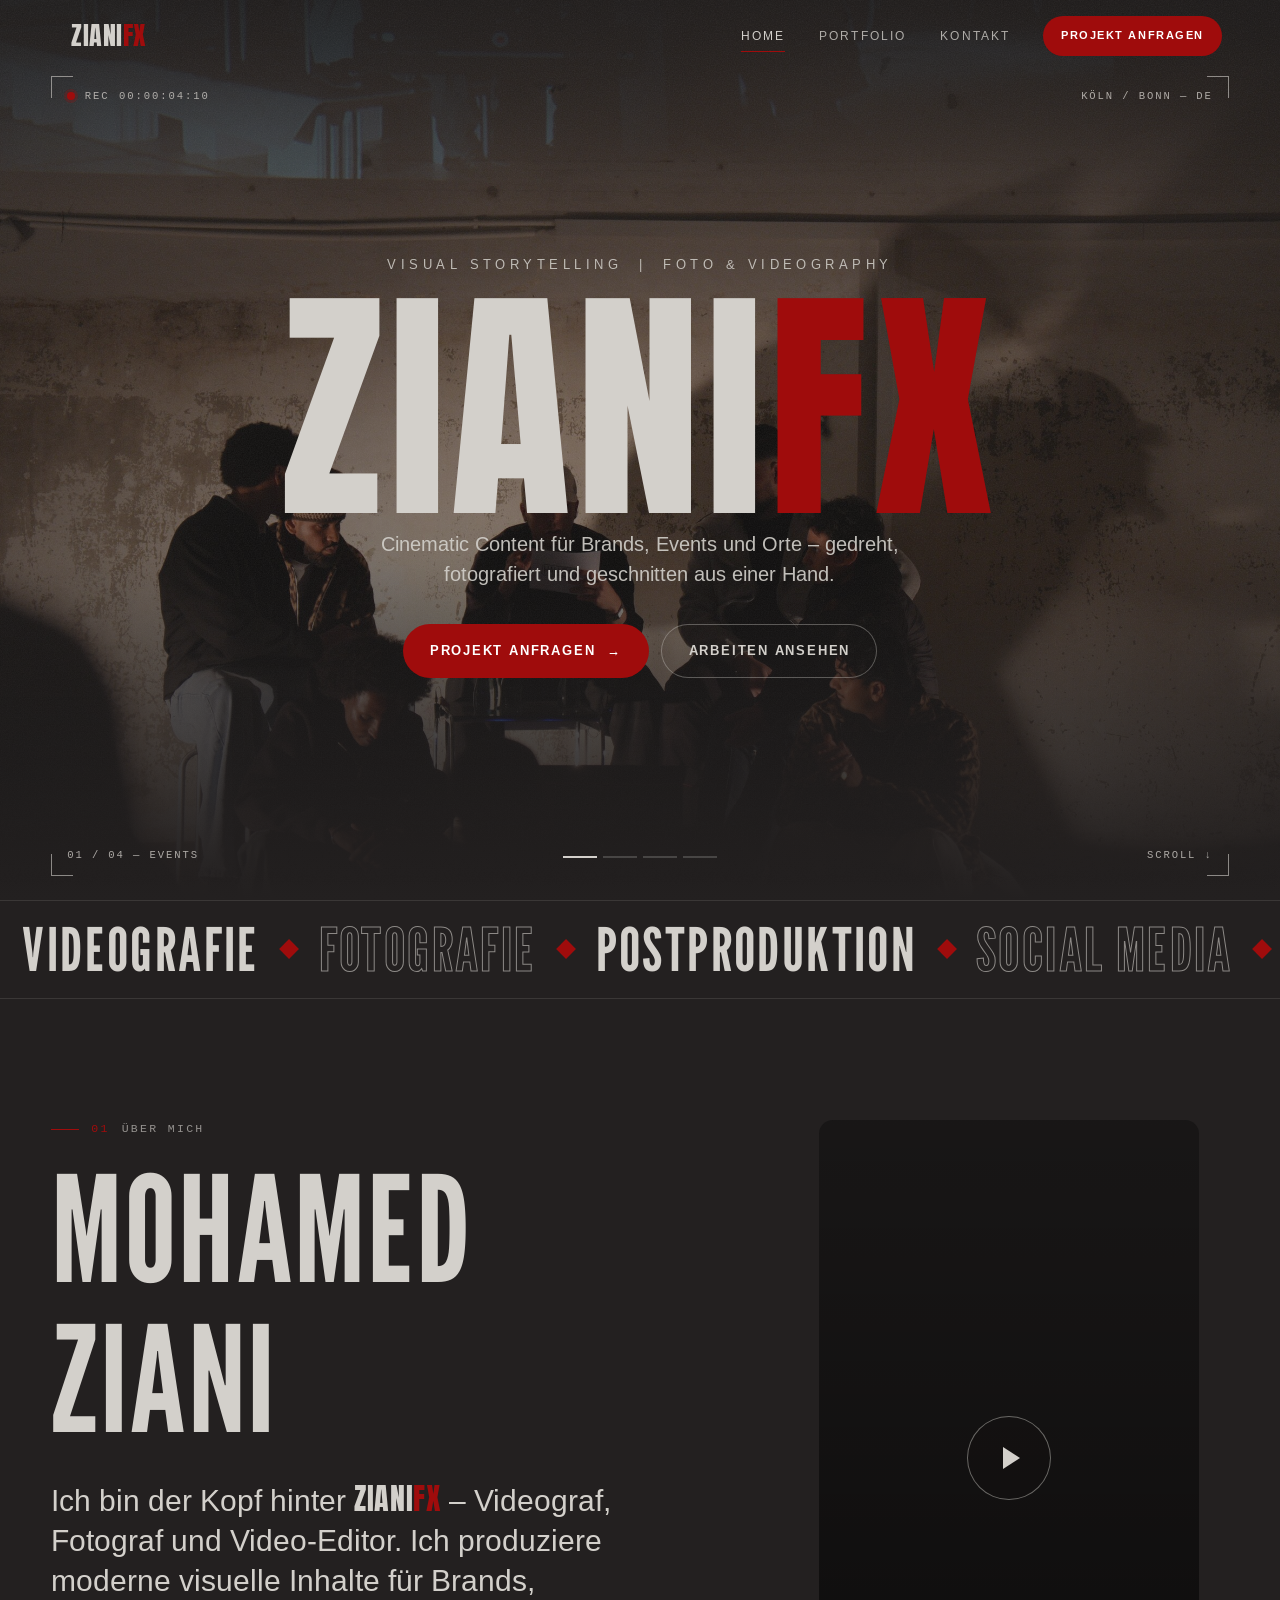
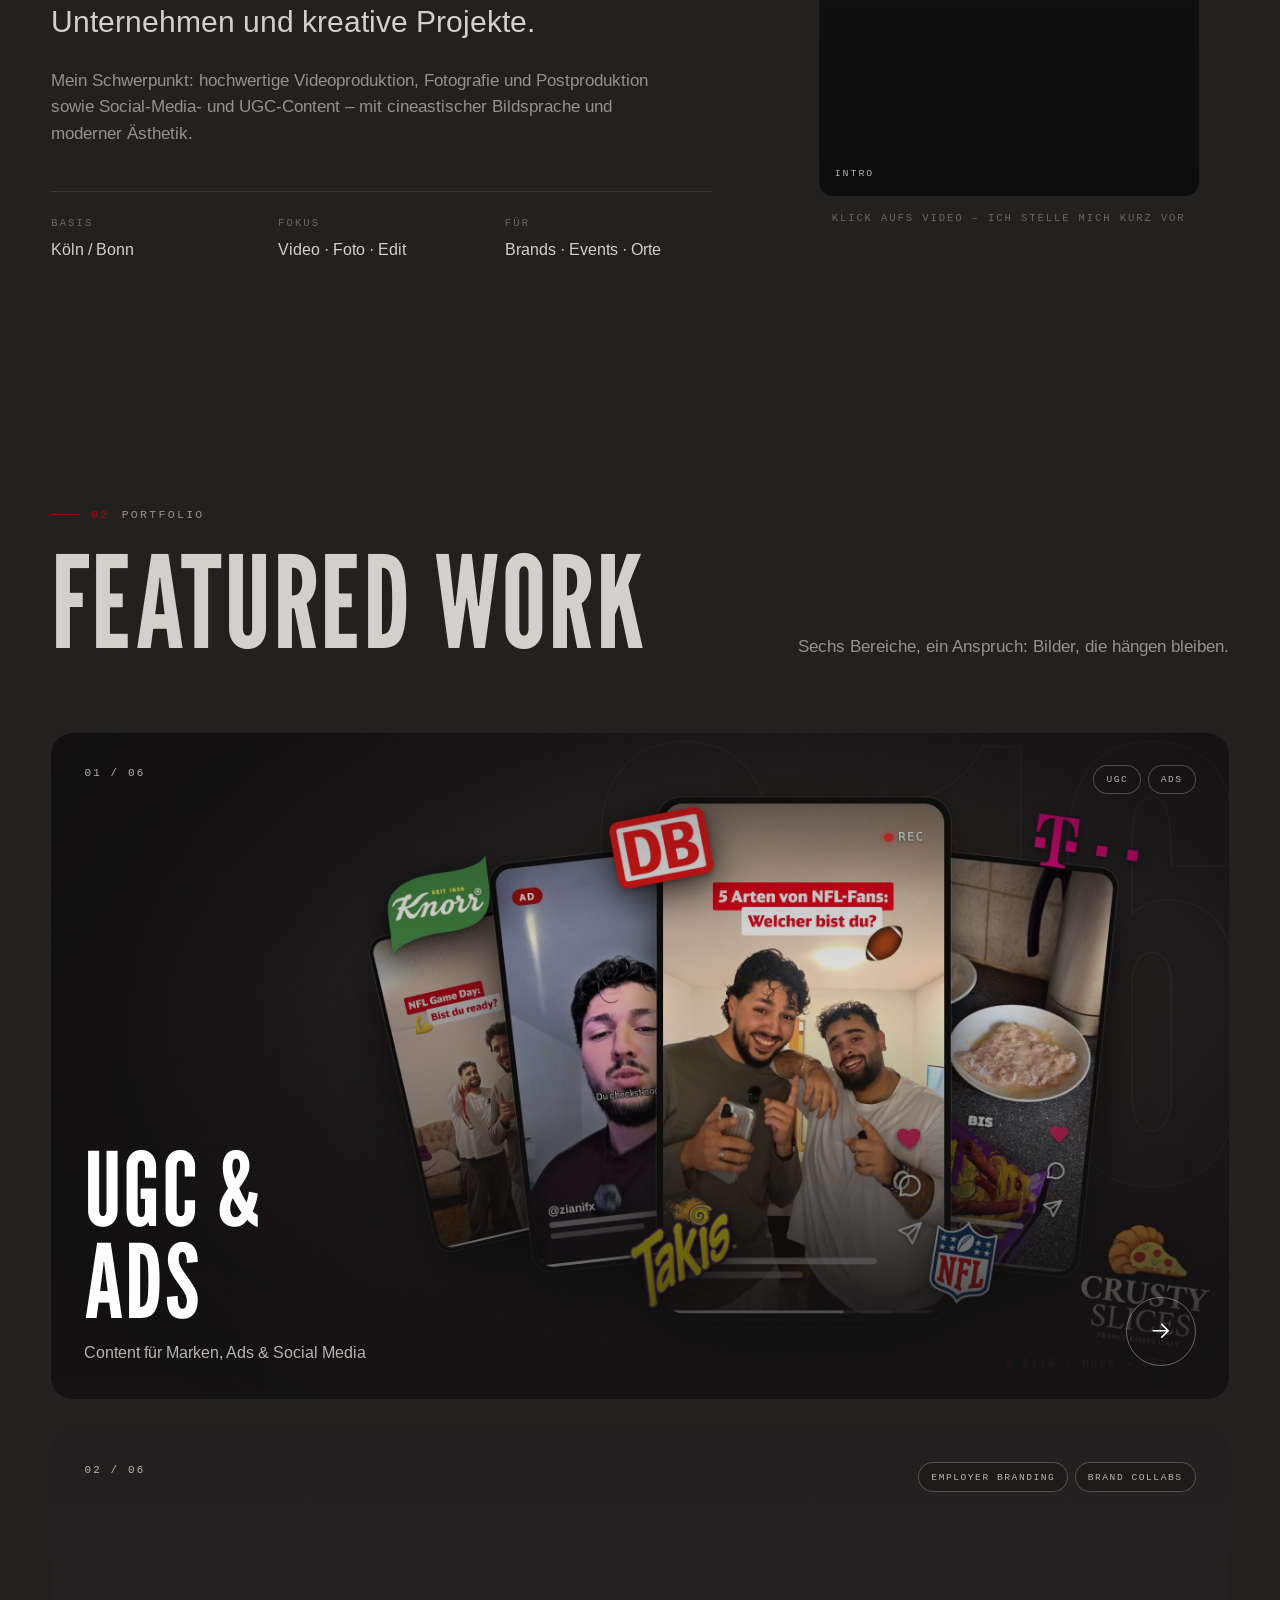
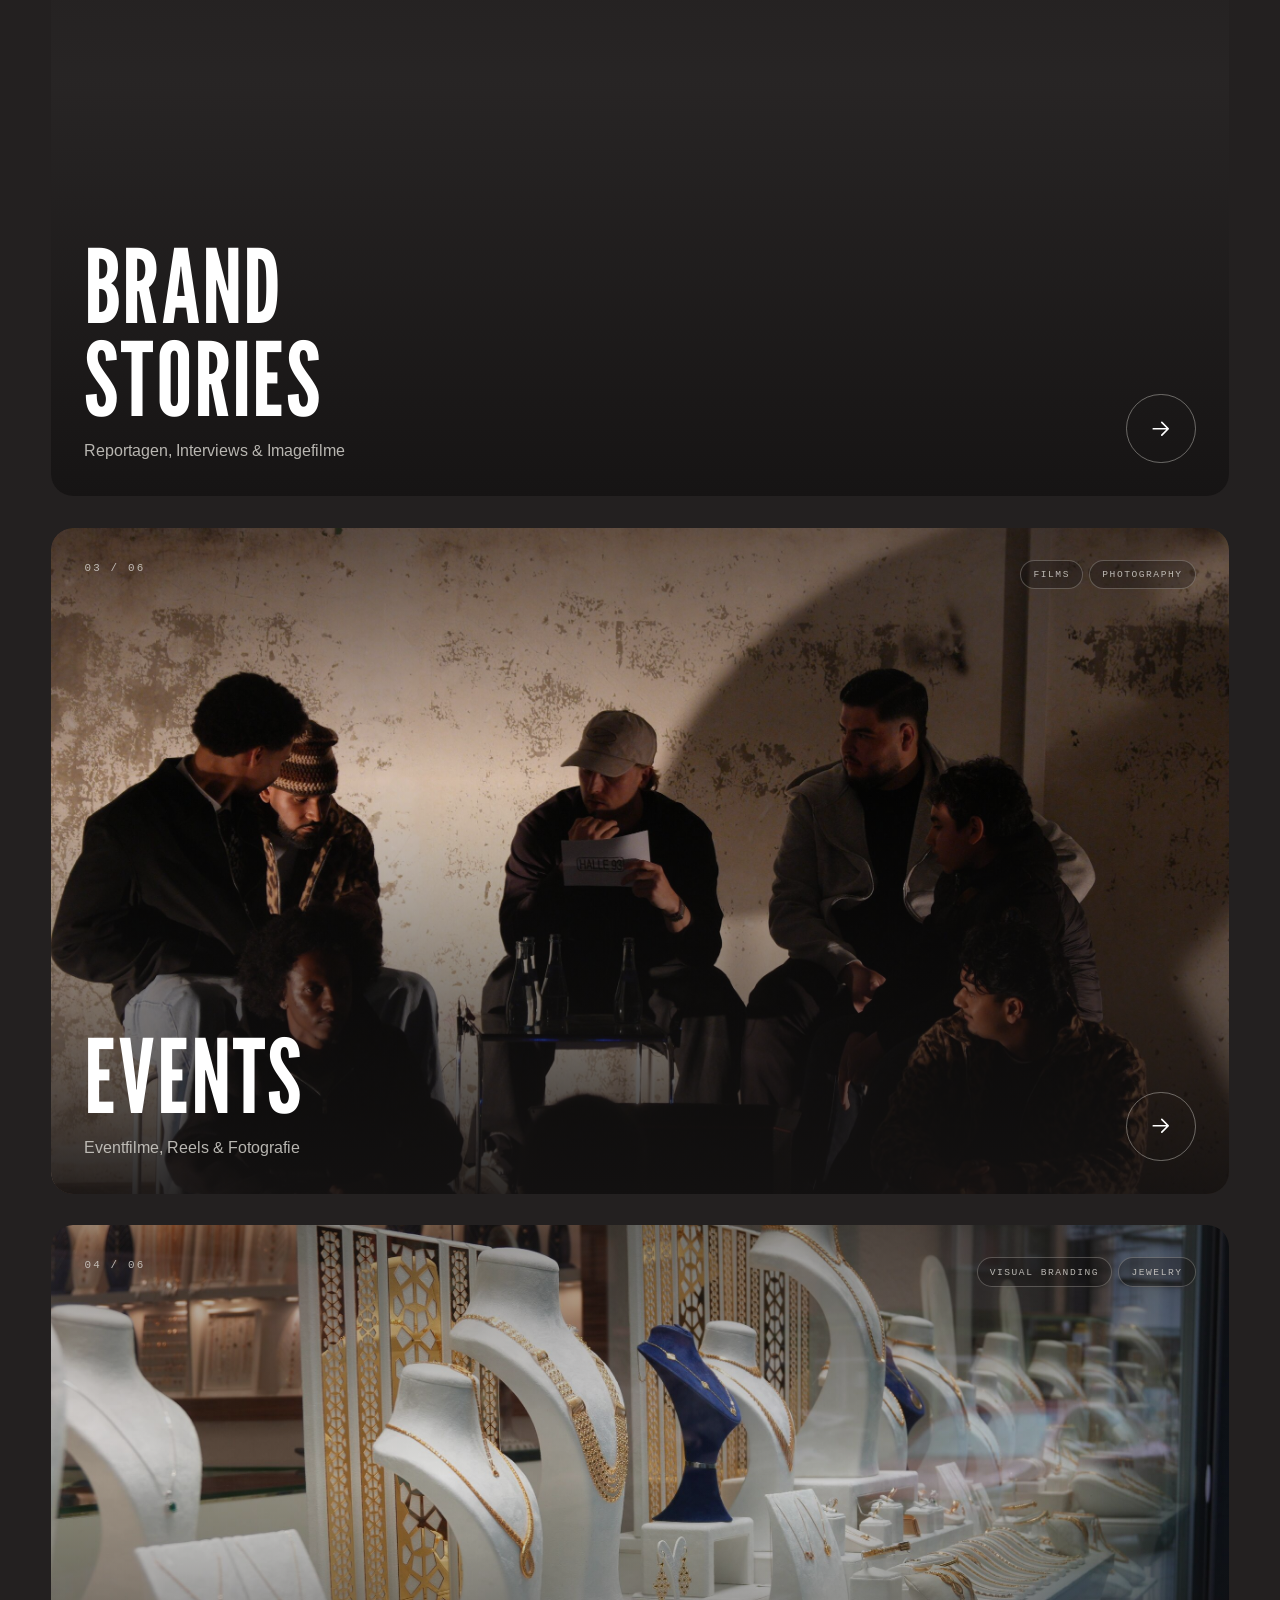
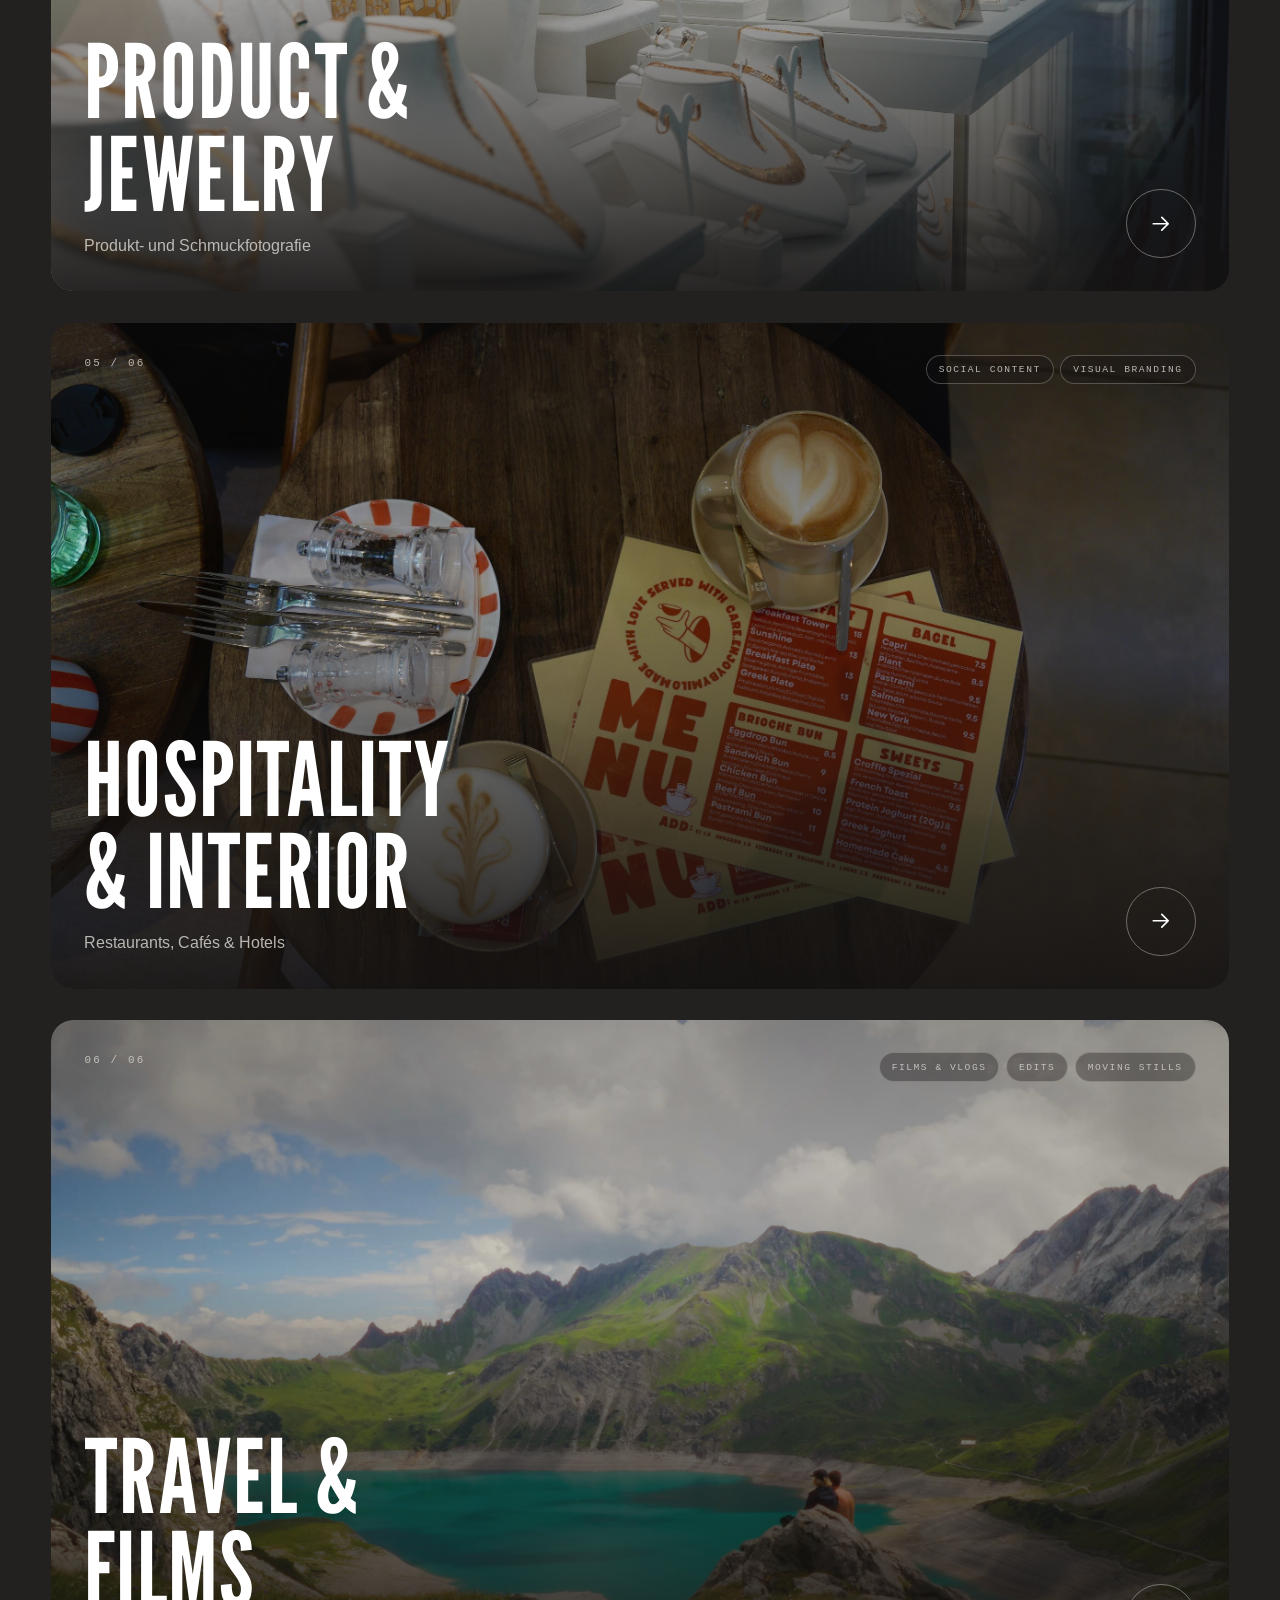
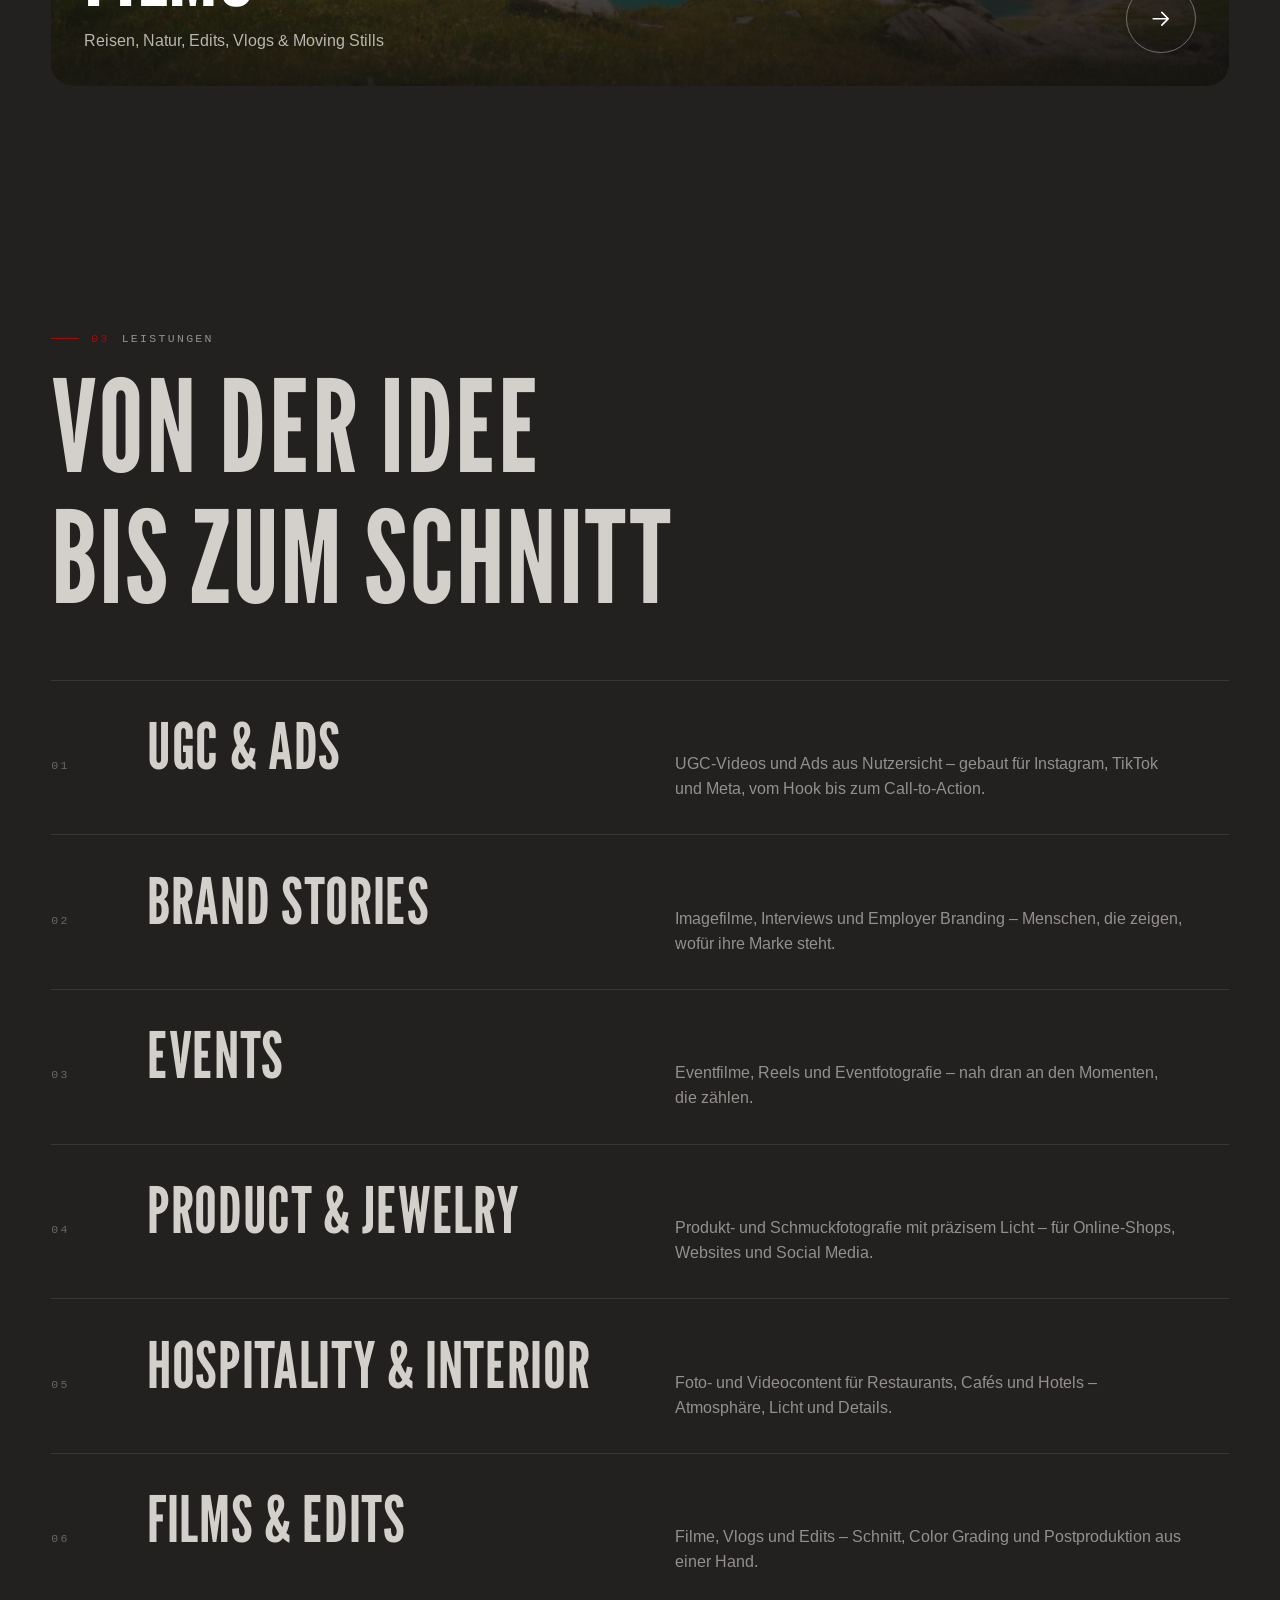
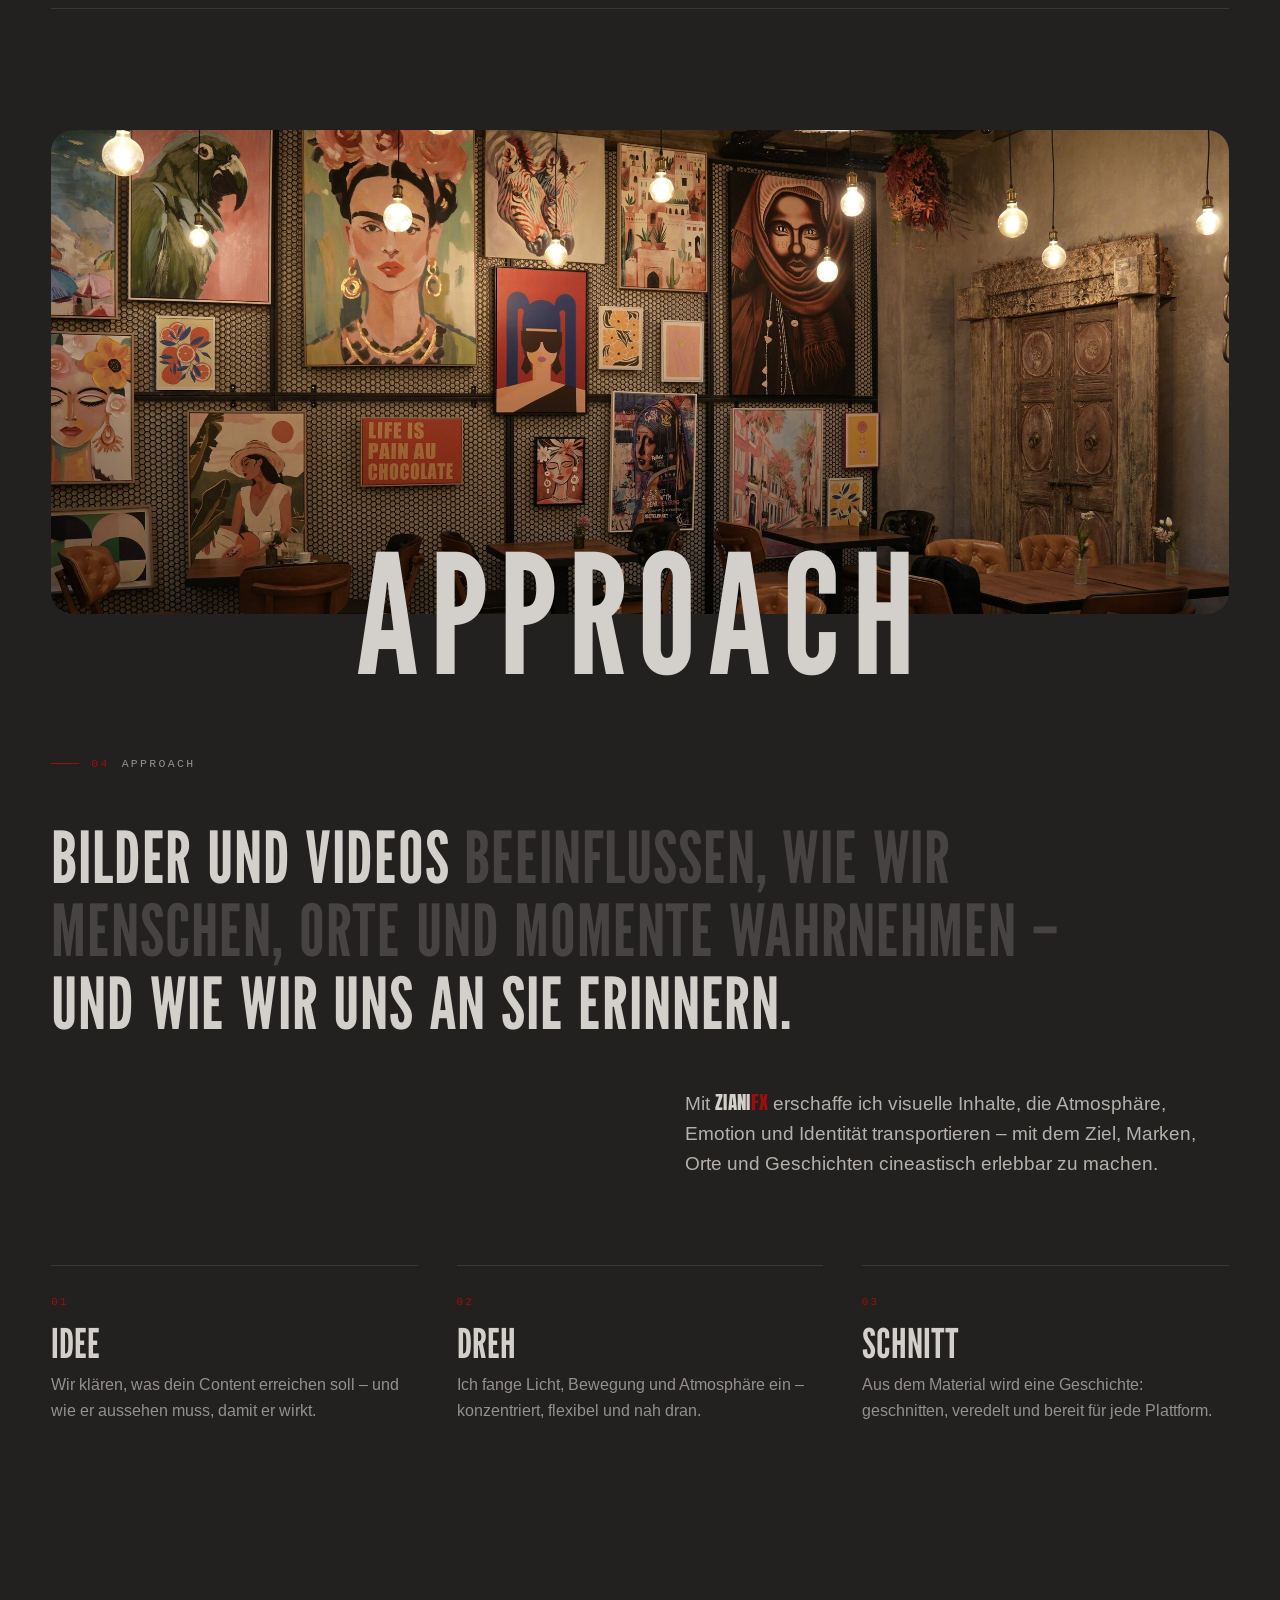
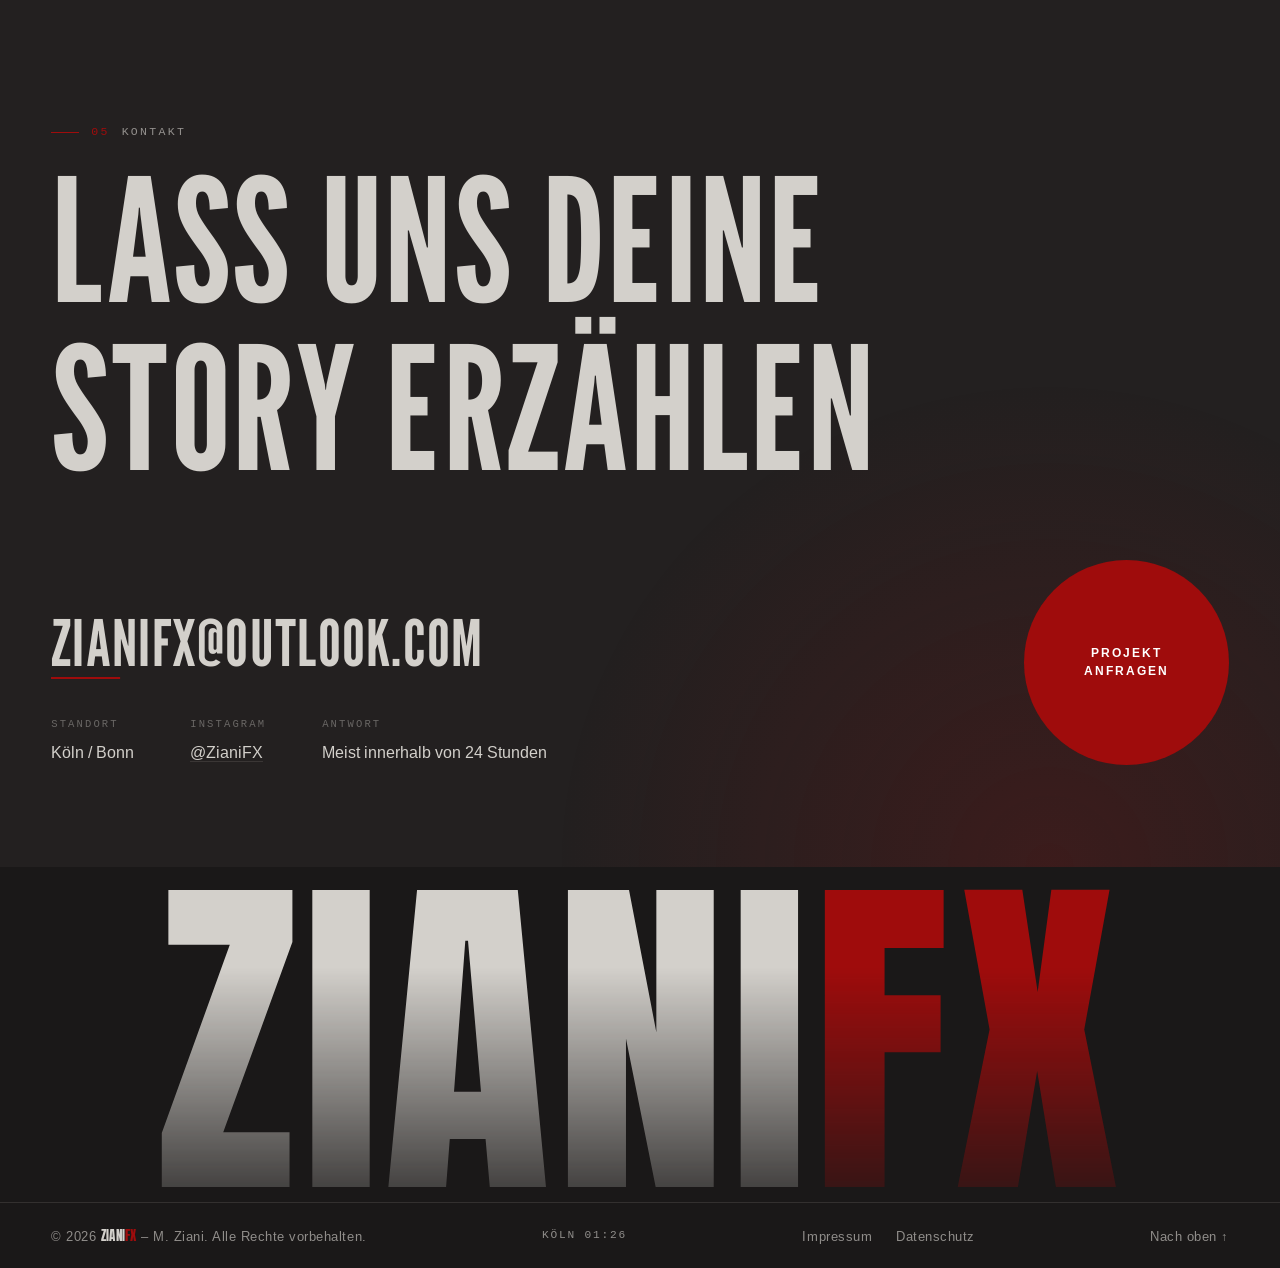
==== commit 3a8c1cc8: "Brand Stories cover: left frame from the clean lower shot The left half now uses the subtitle-free f" ====
--- a/index.html
+++ b/index.html
@@ -167,7 +167,7 @@
       </a>
 
       <a href="brand-stories.html" class="stack-card zr" style="--i:1" data-cursor="Ansehen" aria-label="Brand Stories">
-        <picture><source media="(orientation: portrait)" srcset="Images/Covers/brand-stories-mobile.jpg?v=3"><img class="stack-img" src="Images/Covers/brand-stories.jpg?v=3" alt="" loading="lazy" decoding="async" style="view-transition-name: w-brand;"></picture>
+        <picture><source media="(orientation: portrait)" srcset="Images/Covers/brand-stories-mobile.jpg?v=3"><img class="stack-img" src="Images/Covers/brand-stories.jpg?v=4" alt="" loading="lazy" decoding="async" style="view-transition-name: w-brand;"></picture>
         <div class="stack-top"><span>02 / 06</span><ul class="tags"><li>Employer Branding</li><li>Brand Collabs</li></ul></div>
         <div class="stack-body">
           <div>
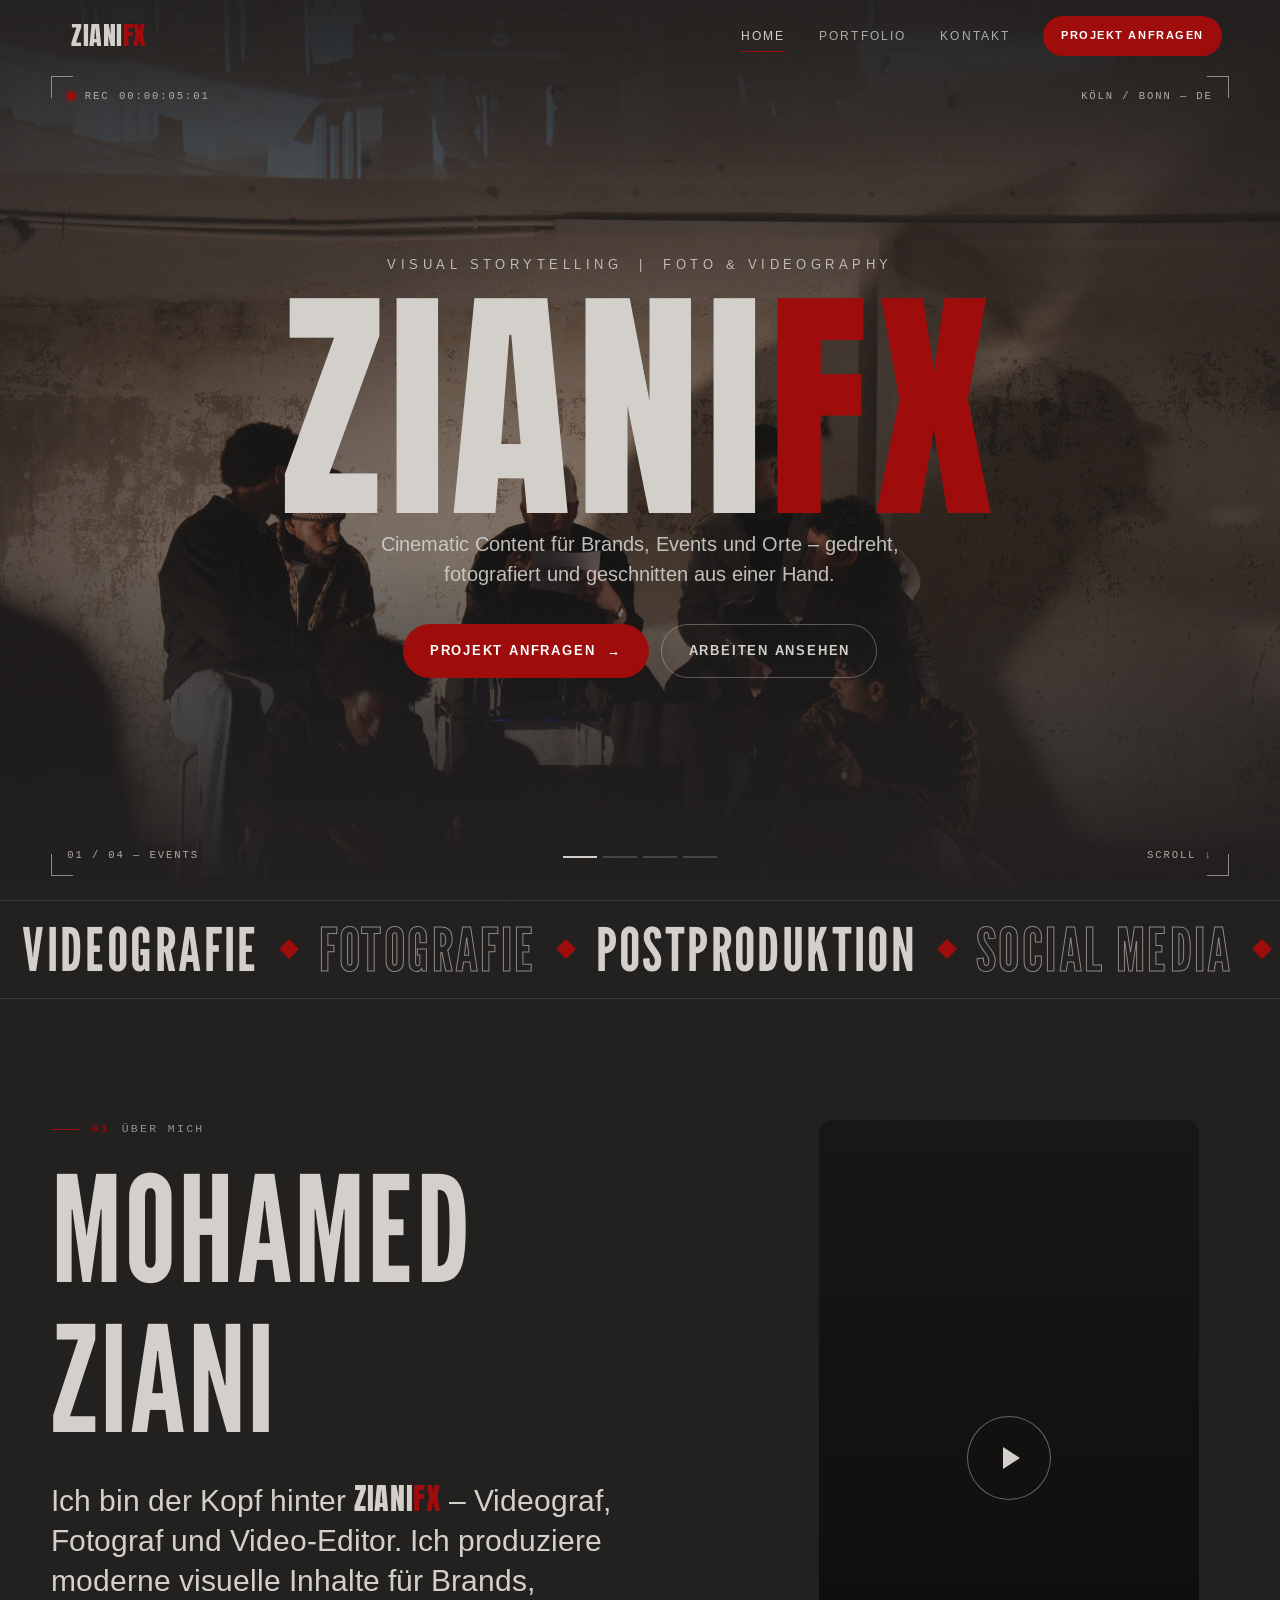
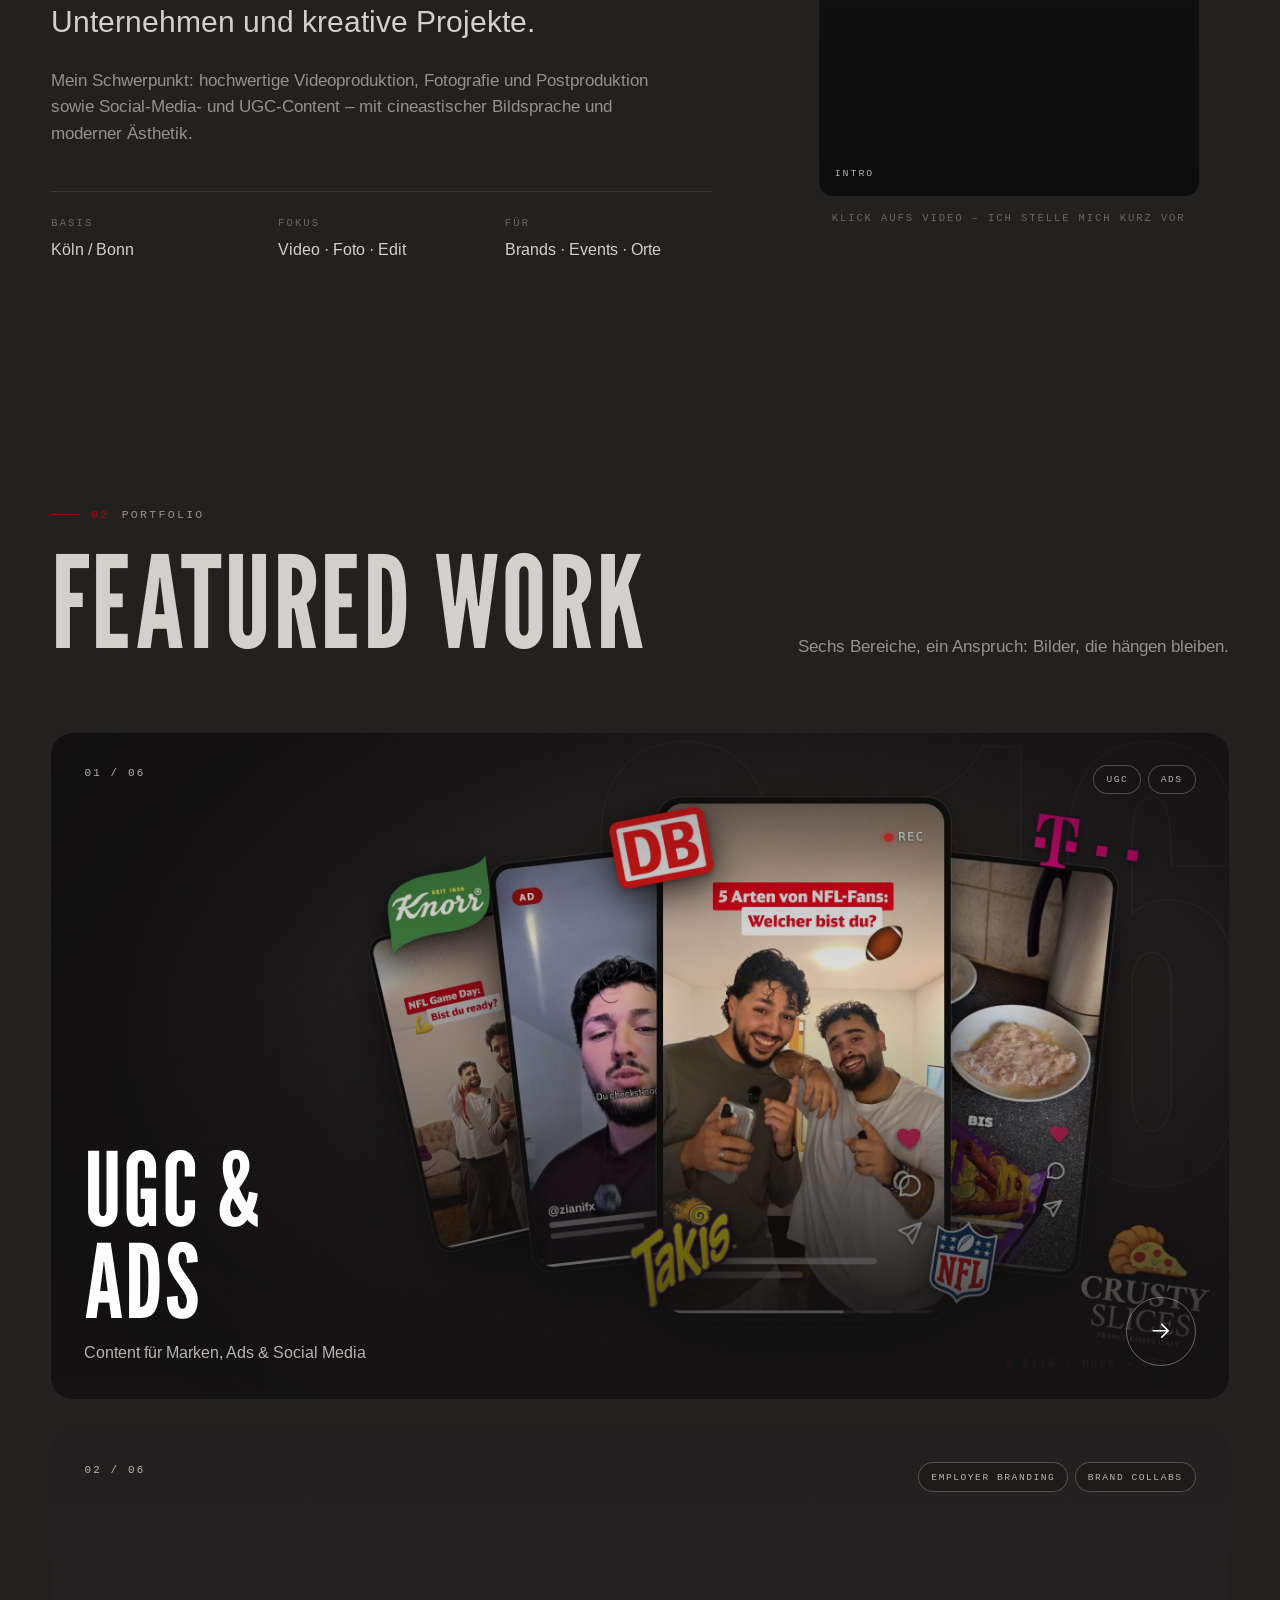
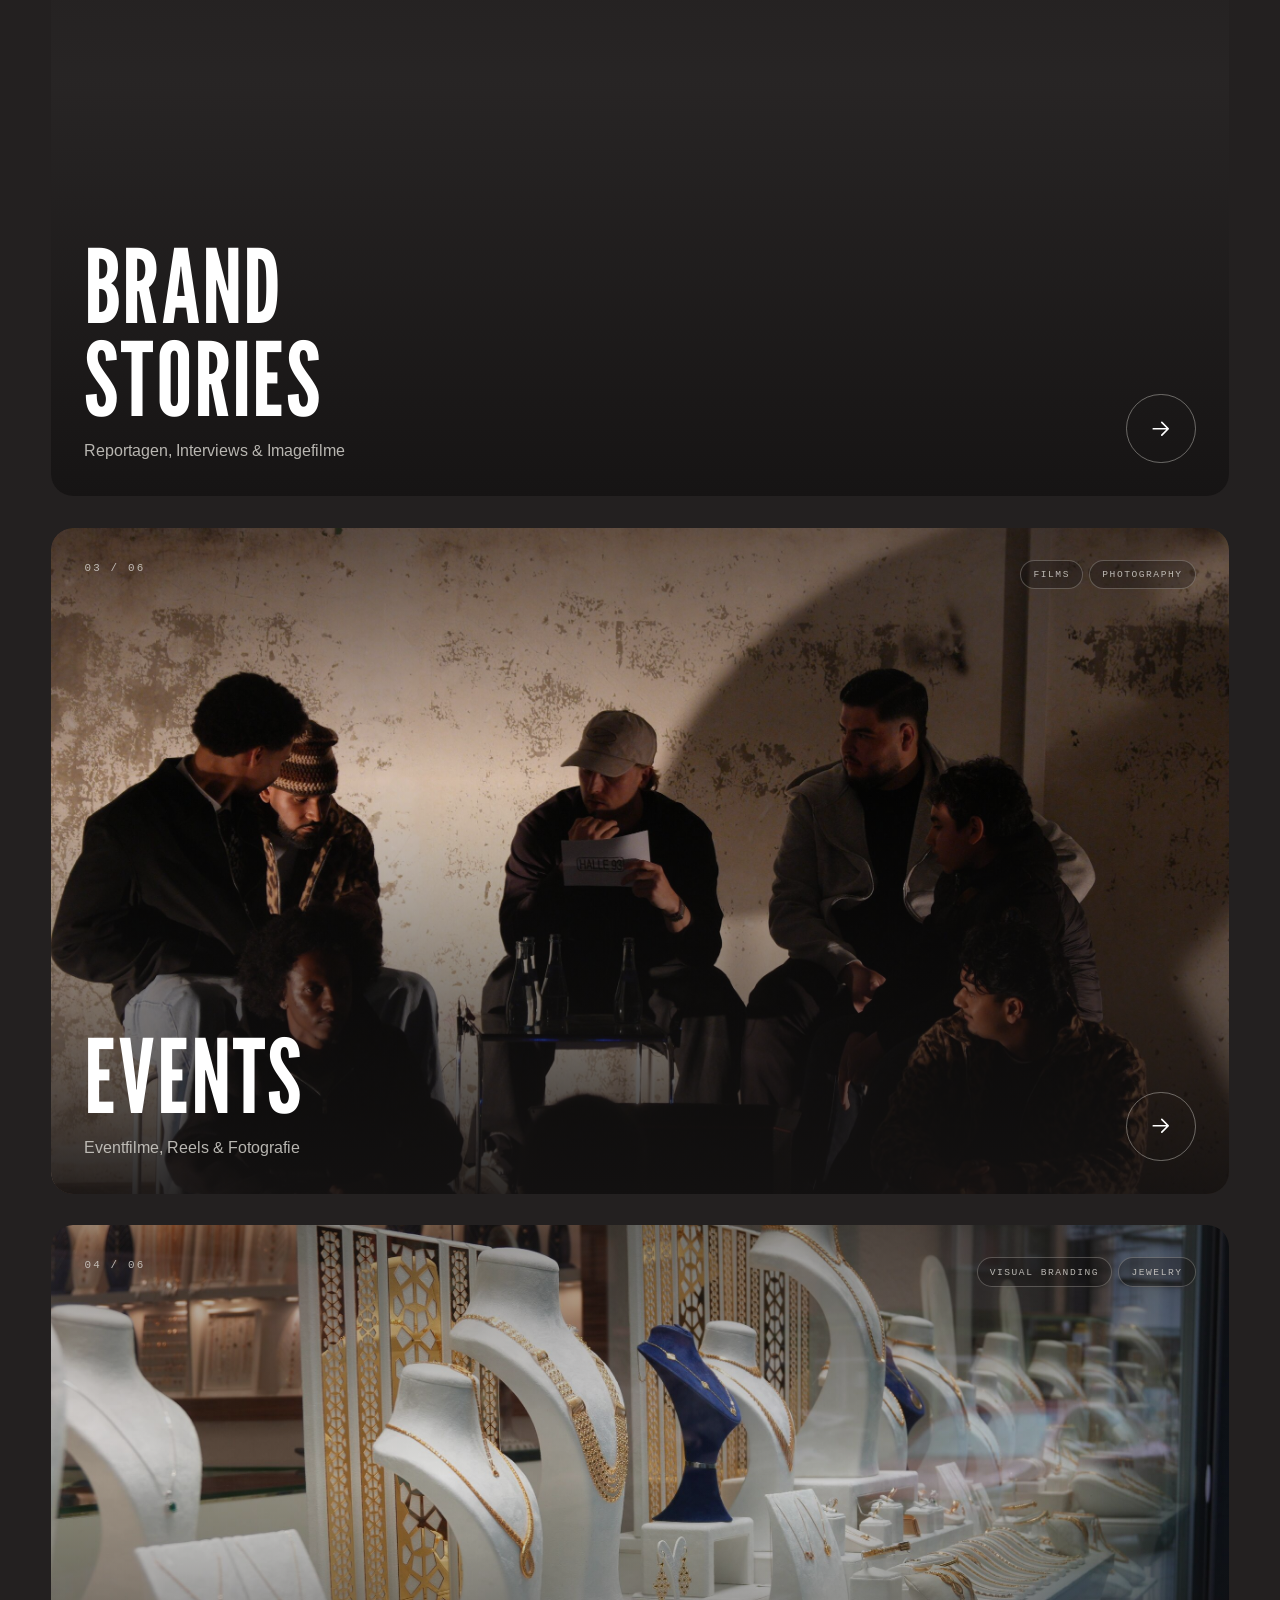
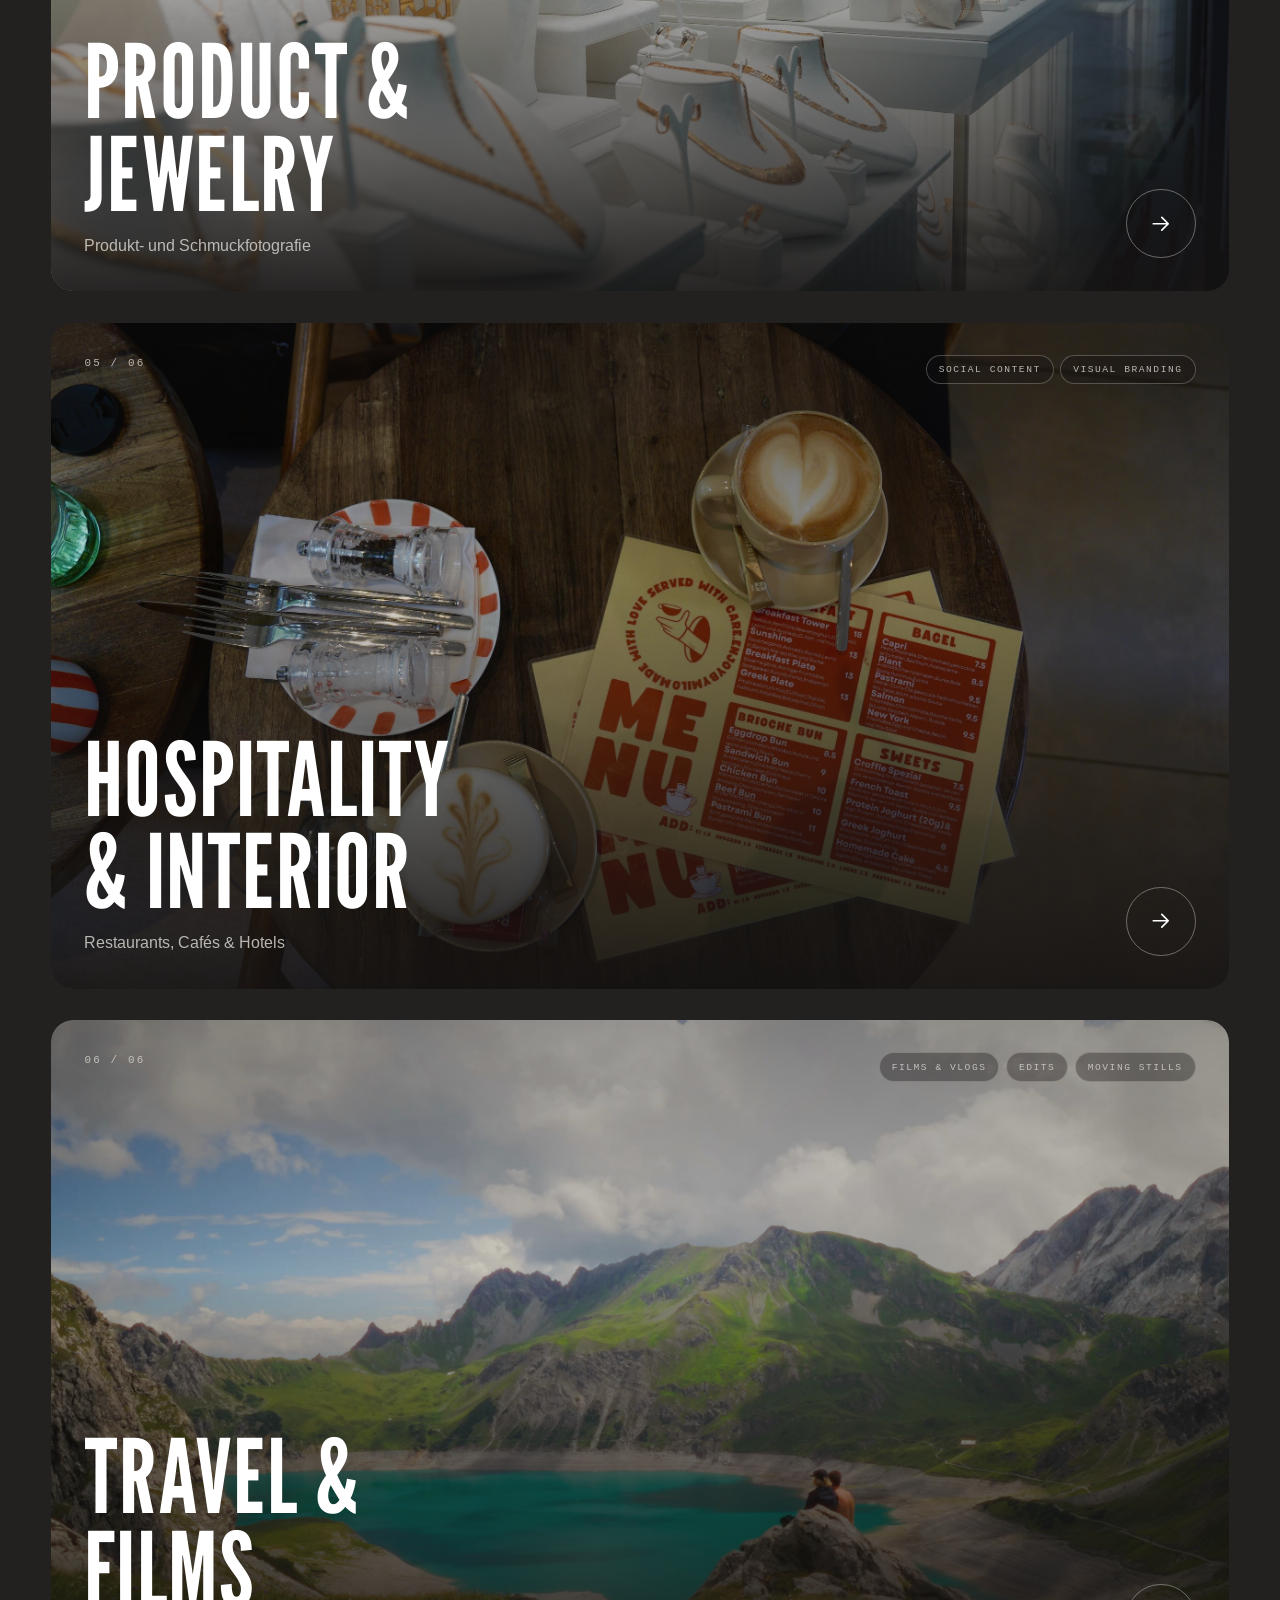
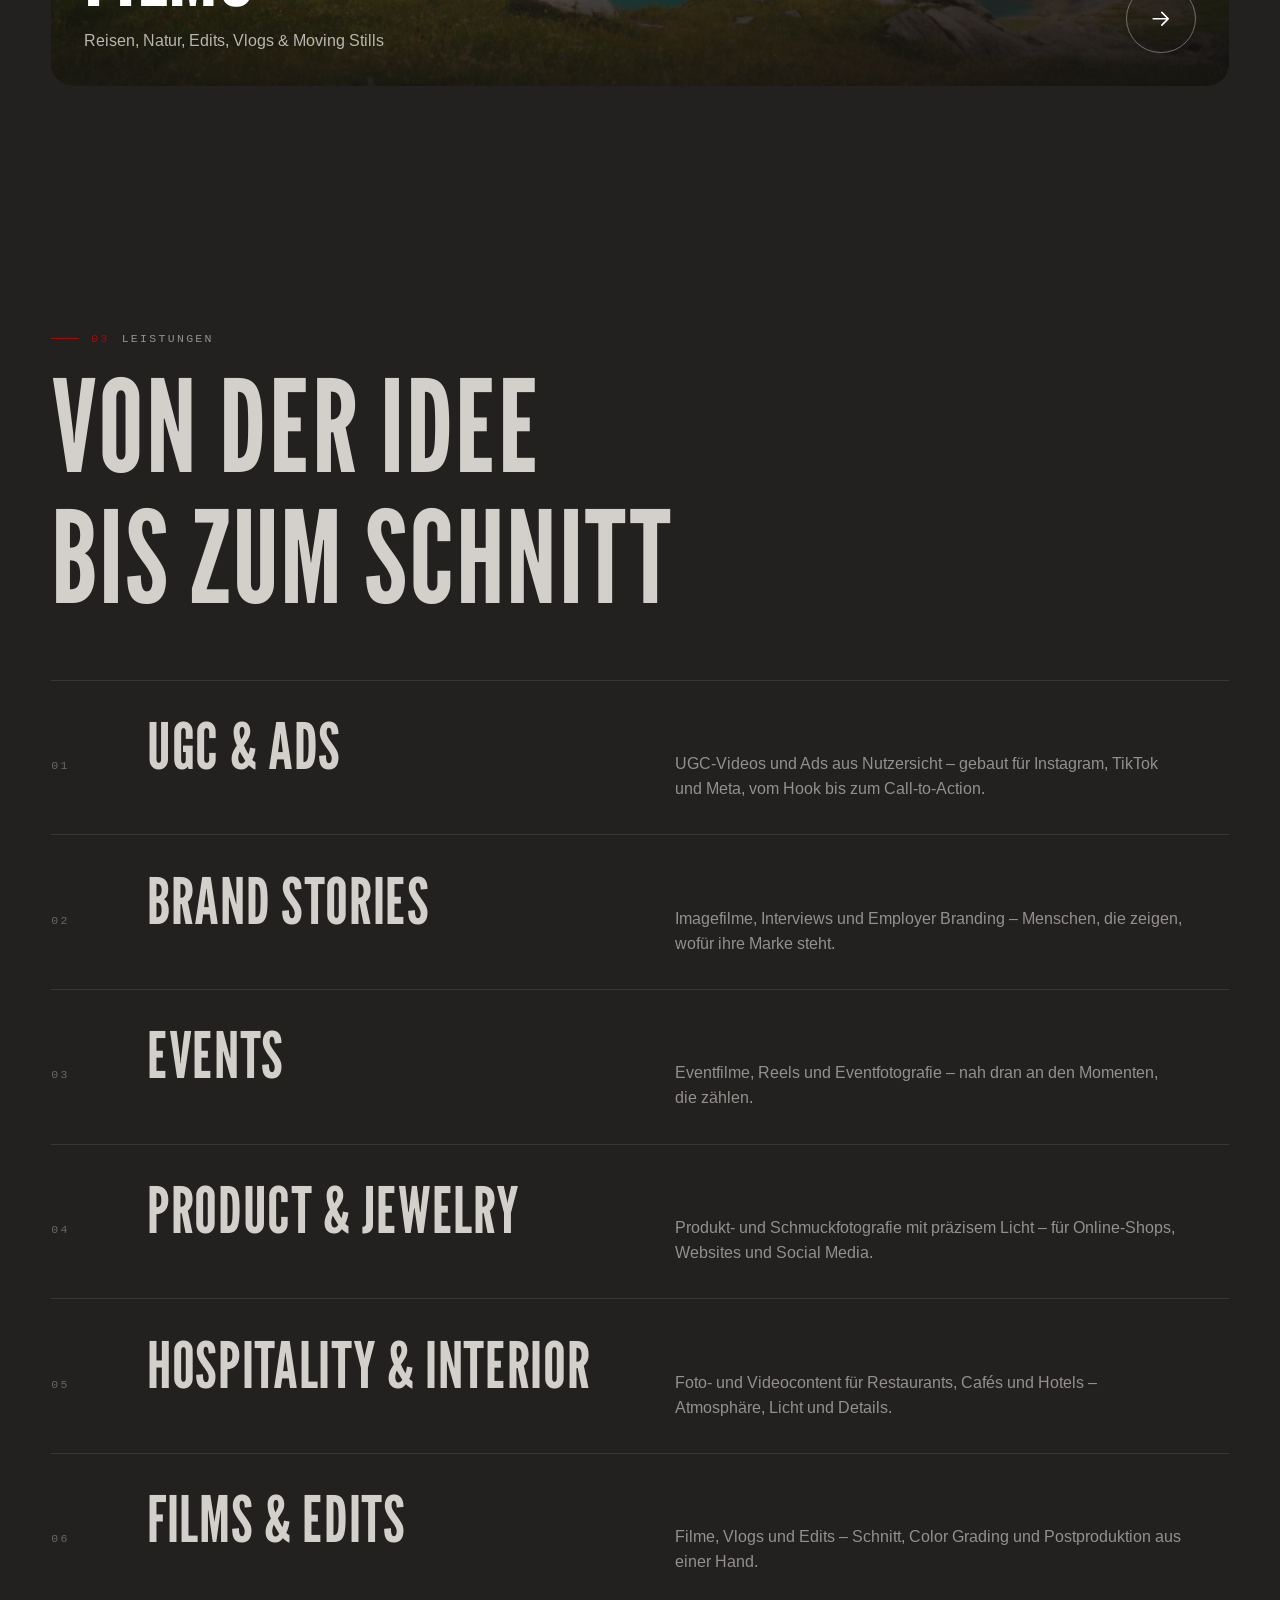
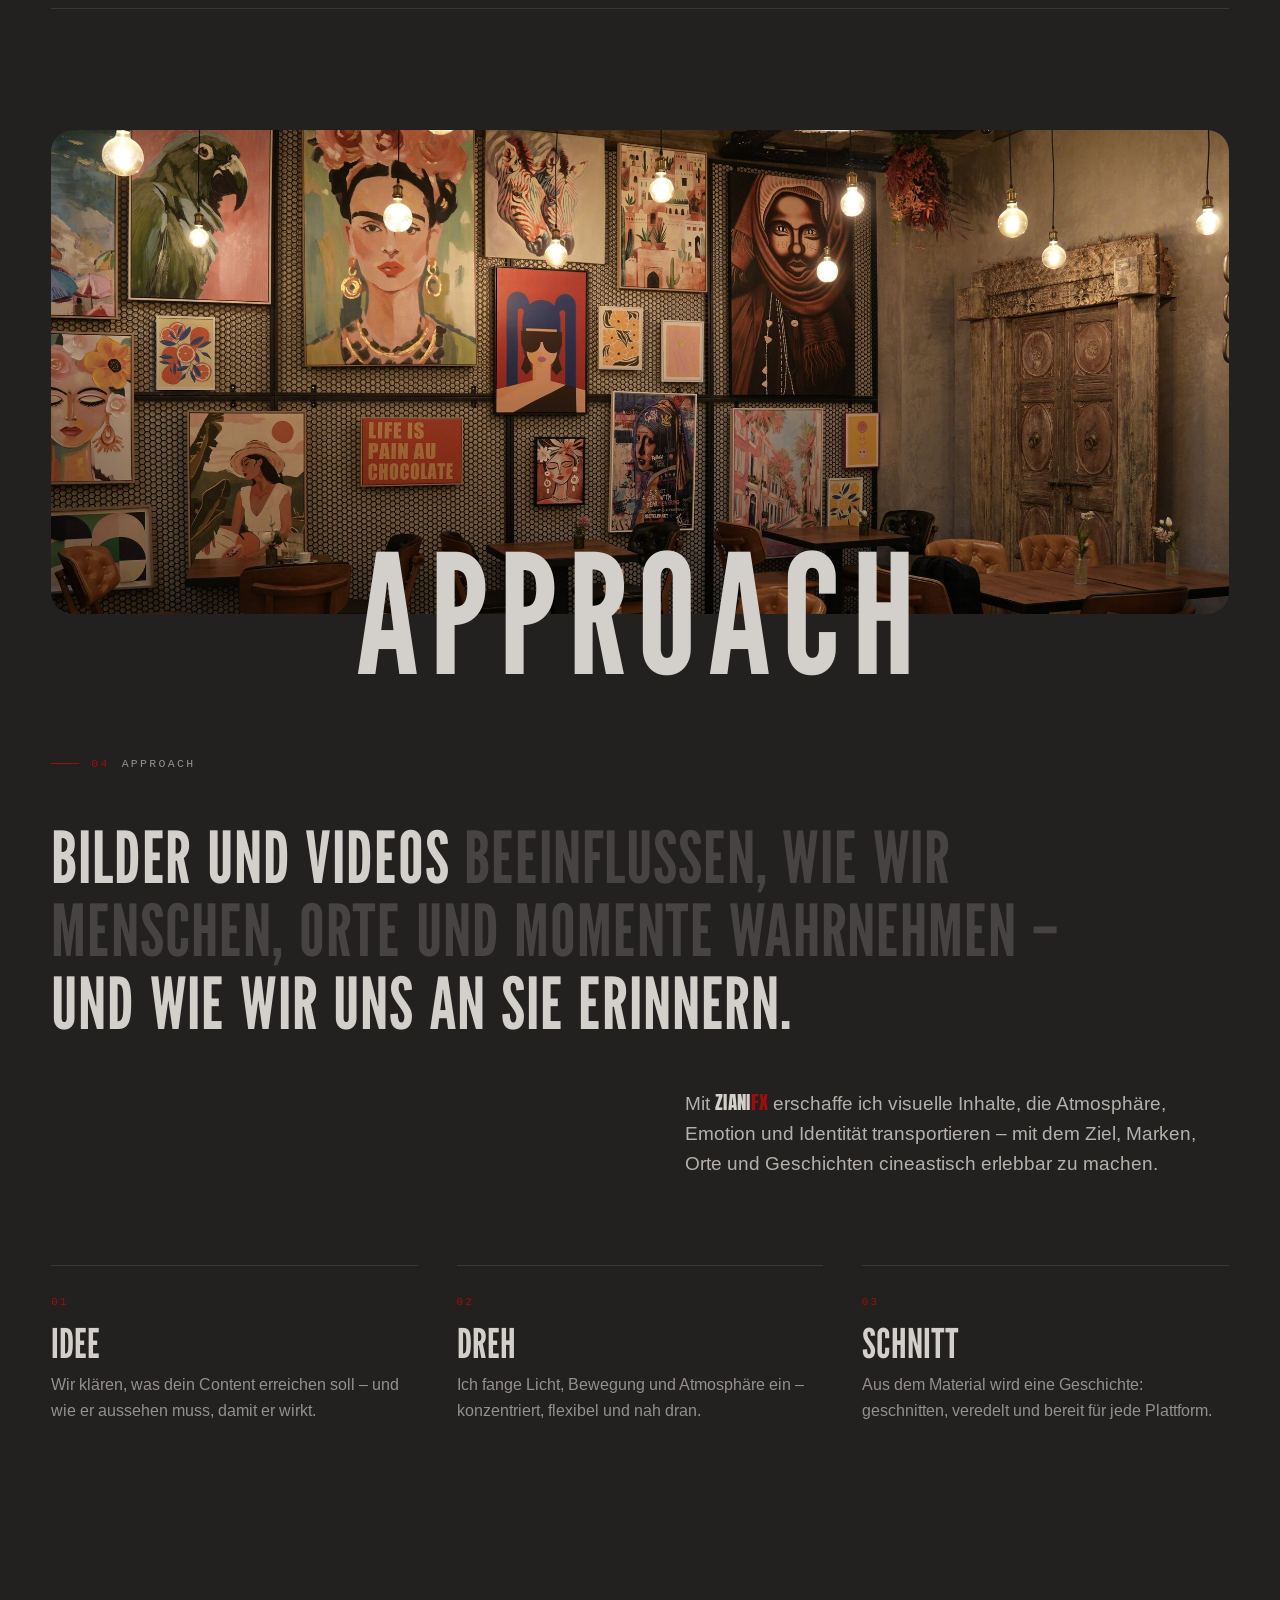
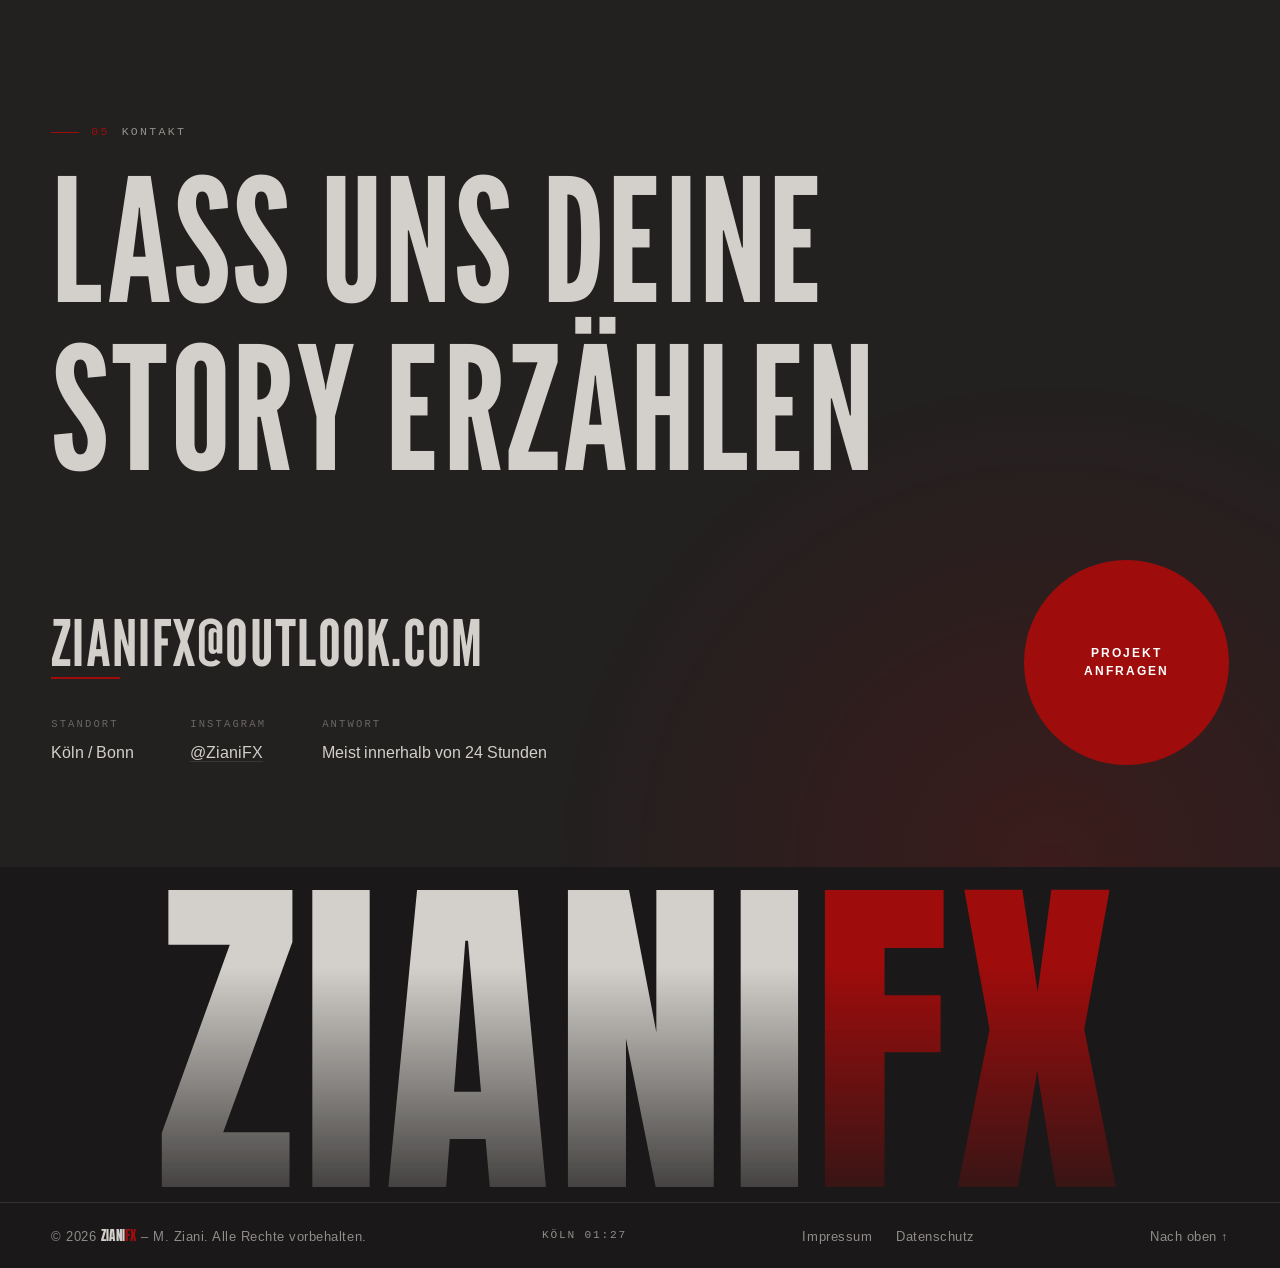
==== commit 59e368e1: "Brand Stories cover: cleaner upscaling, sharpening and grade Both frames are now scaled in linear li" ====
--- a/index.html
+++ b/index.html
@@ -167,7 +167,7 @@
       </a>
 
       <a href="brand-stories.html" class="stack-card zr" style="--i:1" data-cursor="Ansehen" aria-label="Brand Stories">
-        <picture><source media="(orientation: portrait)" srcset="Images/Covers/brand-stories-mobile.jpg?v=3"><img class="stack-img" src="Images/Covers/brand-stories.jpg?v=4" alt="" loading="lazy" decoding="async" style="view-transition-name: w-brand;"></picture>
+        <picture><source media="(orientation: portrait)" srcset="Images/Covers/brand-stories-mobile.jpg?v=4"><img class="stack-img" src="Images/Covers/brand-stories.jpg?v=5" alt="" loading="lazy" decoding="async" style="view-transition-name: w-brand;"></picture>
         <div class="stack-top"><span>02 / 06</span><ul class="tags"><li>Employer Branding</li><li>Brand Collabs</li></ul></div>
         <div class="stack-body">
           <div>
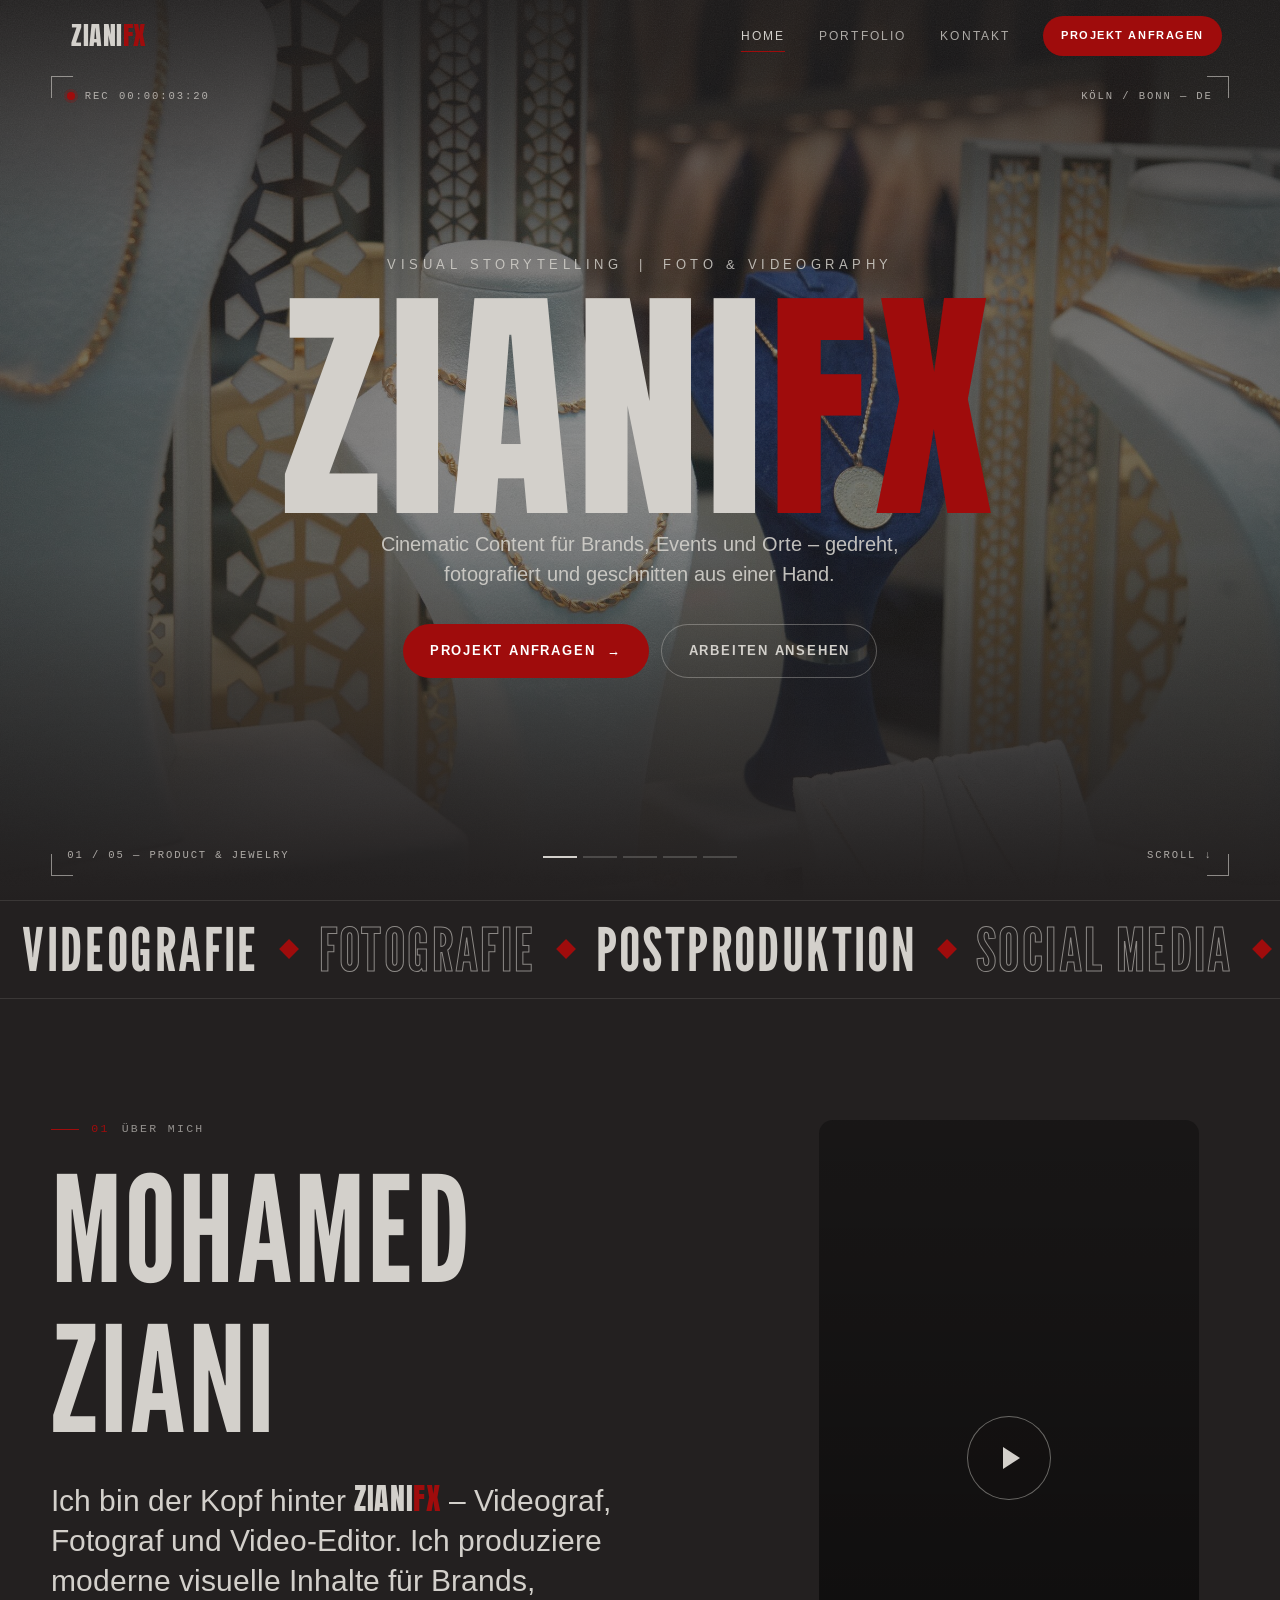
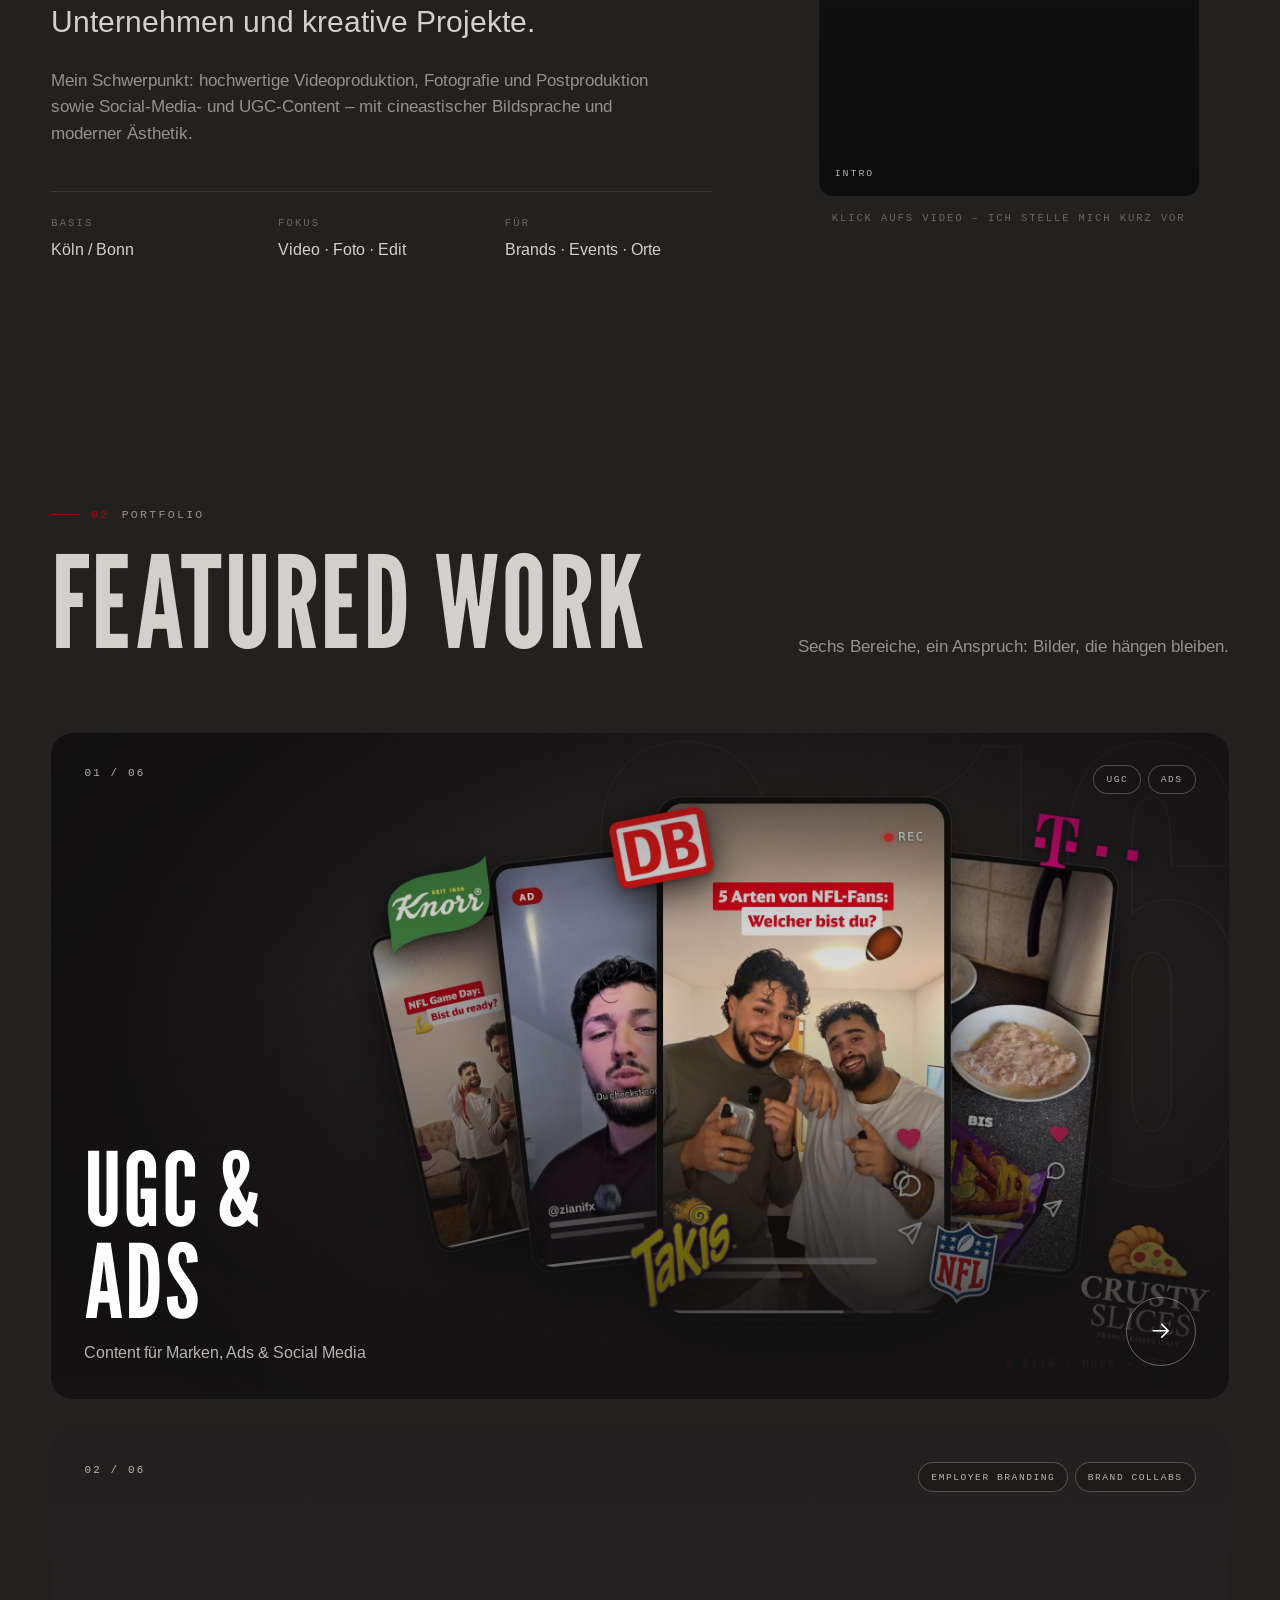
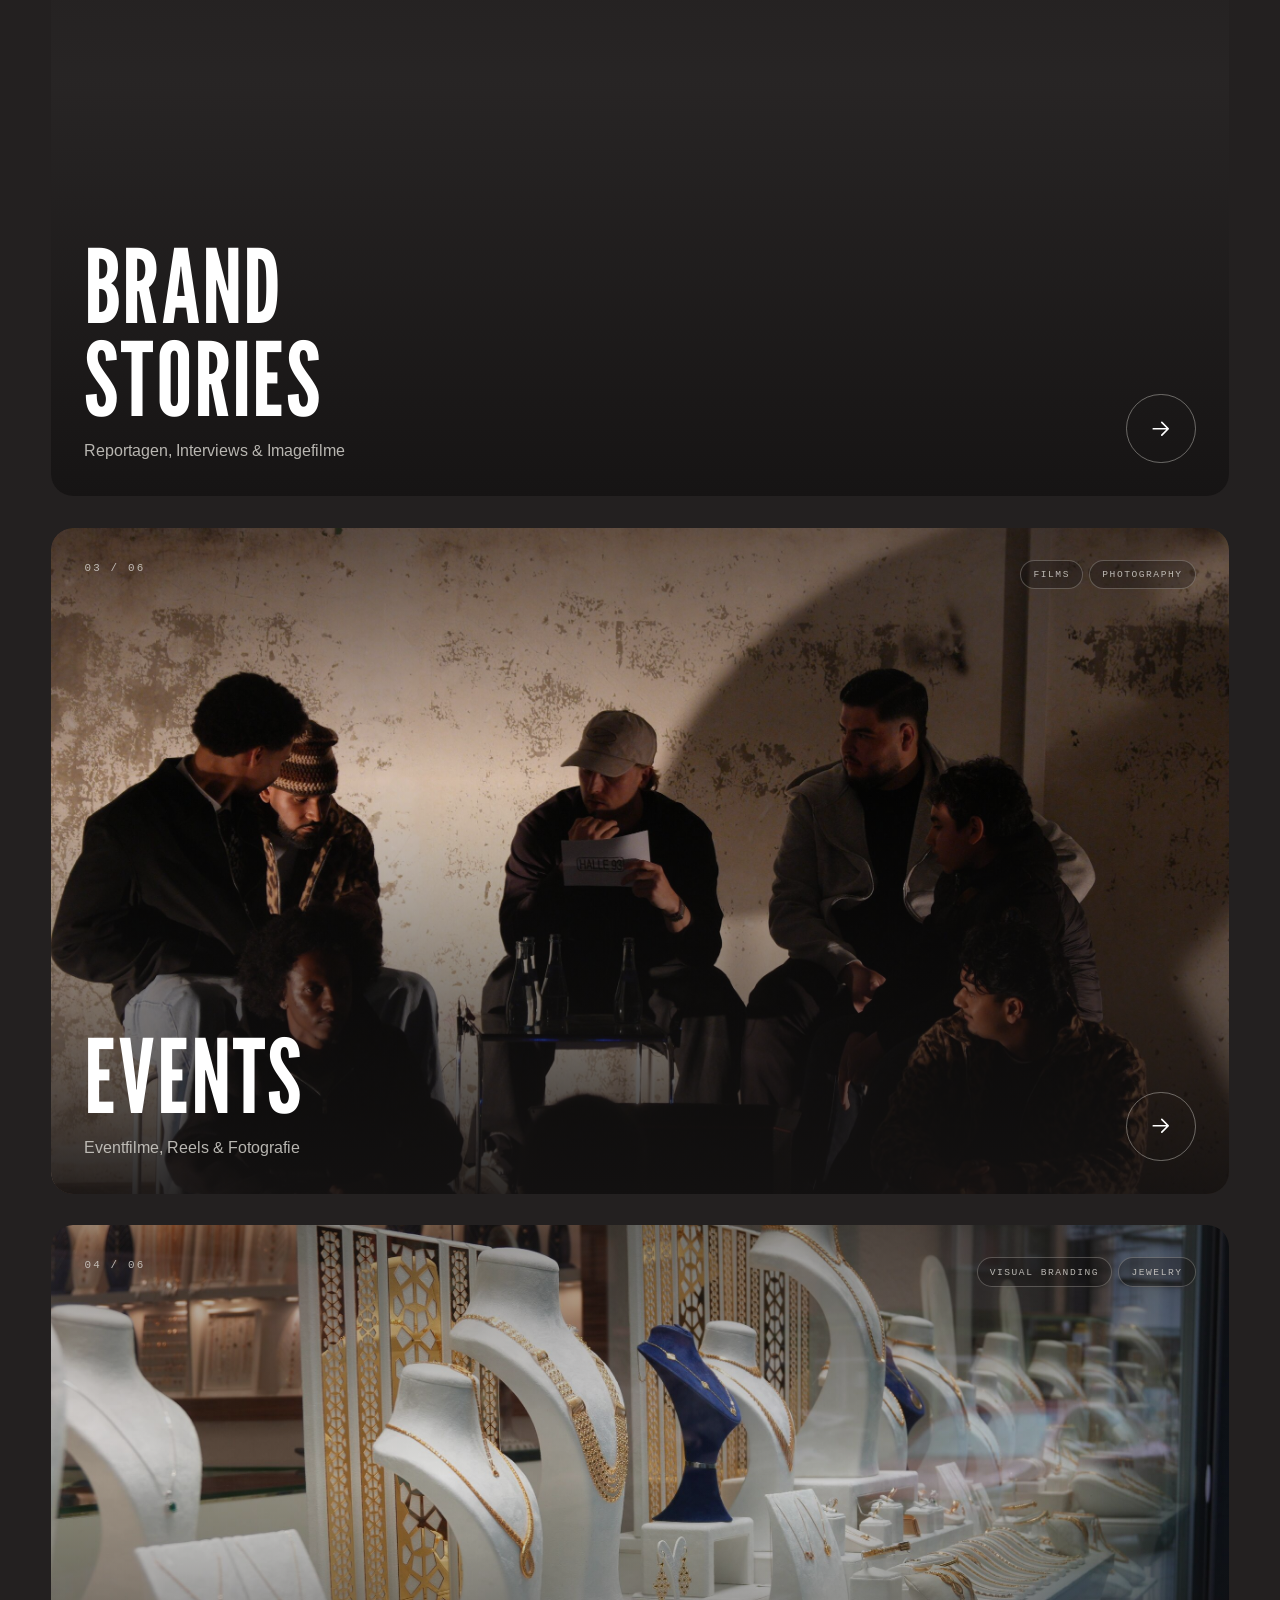
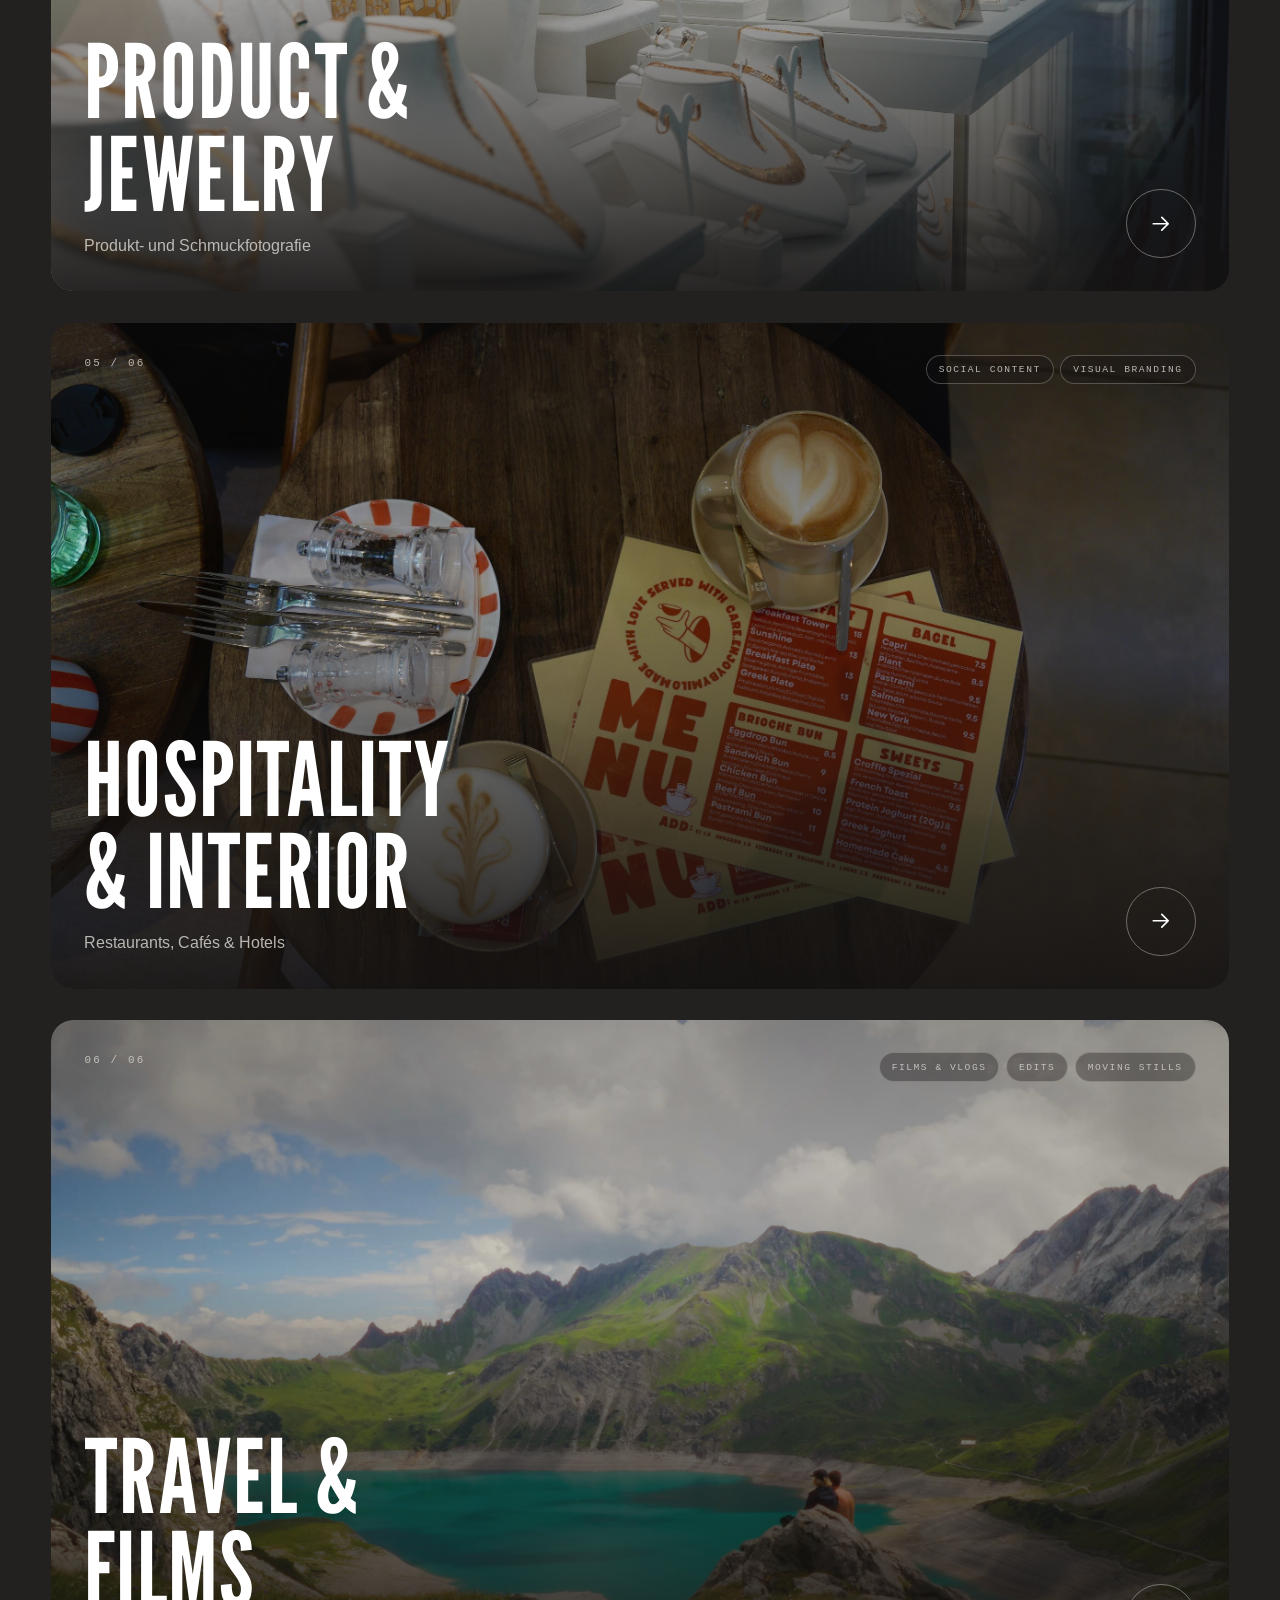
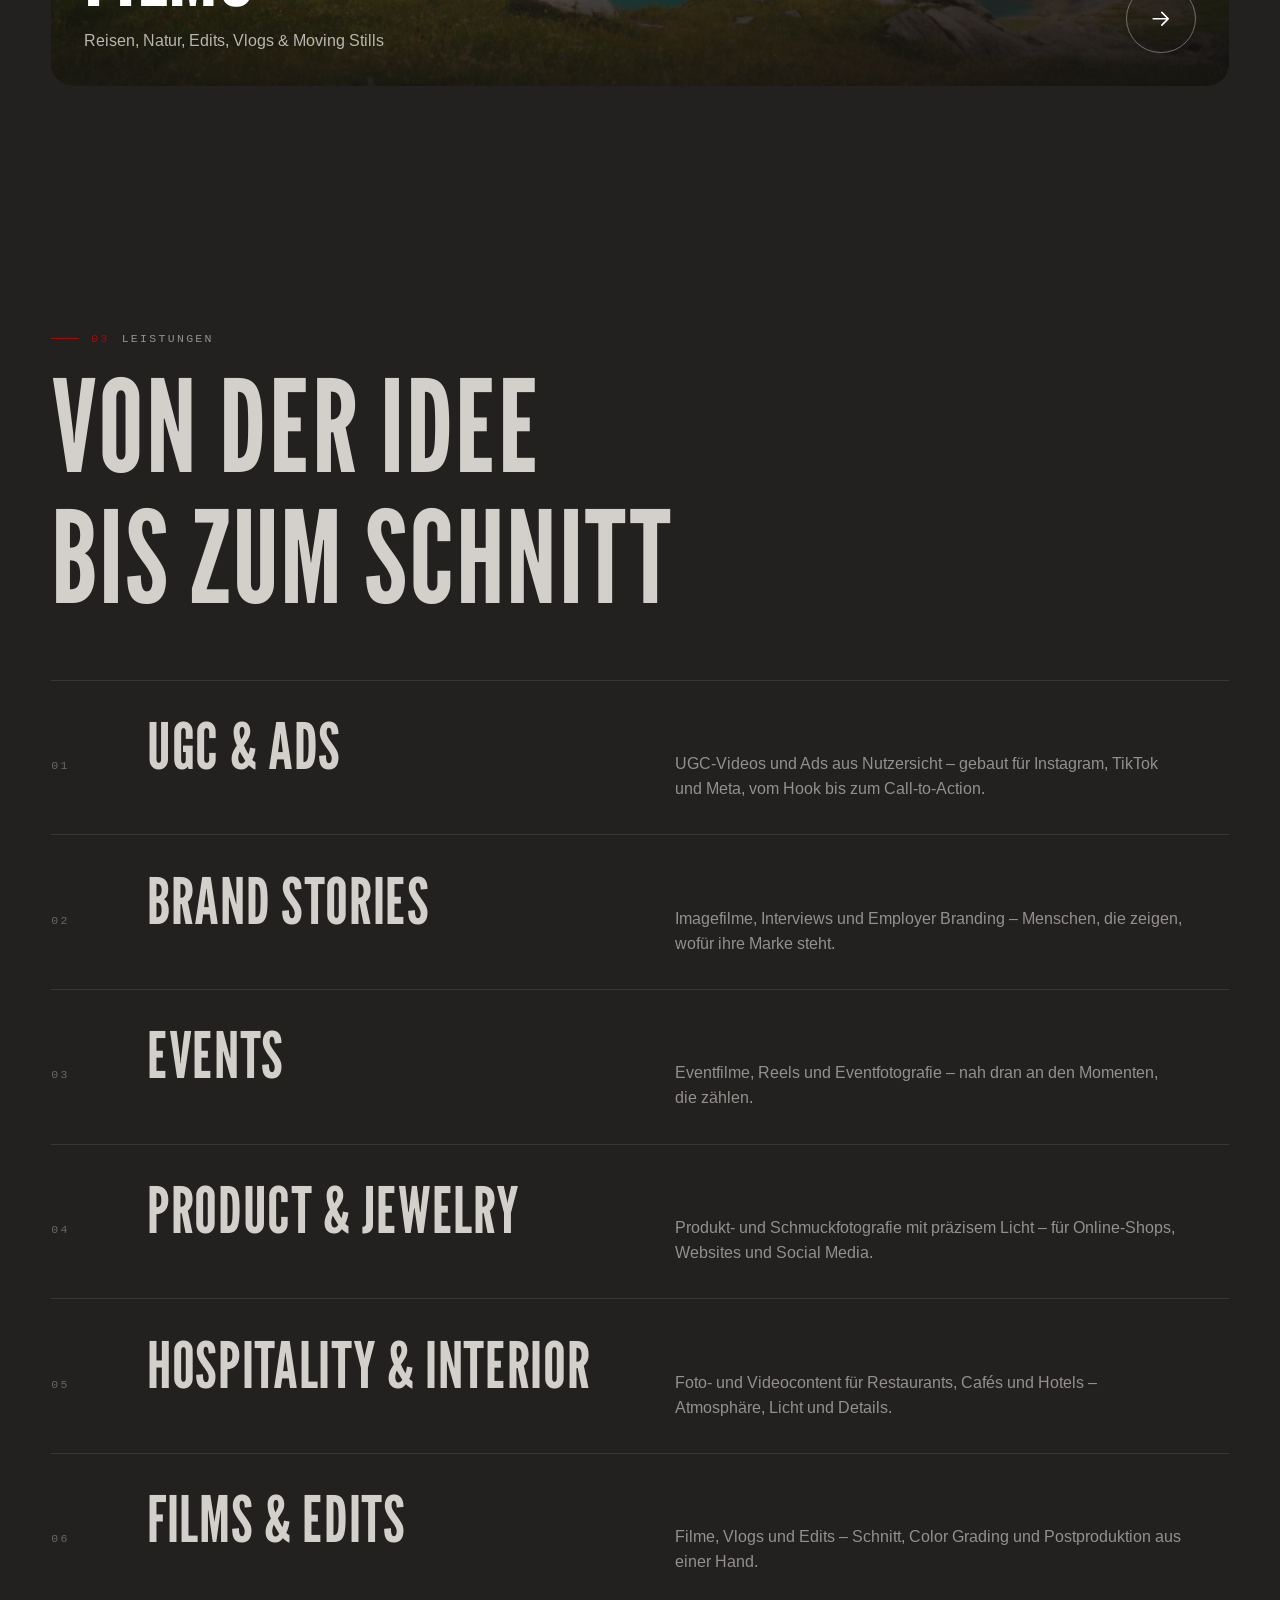
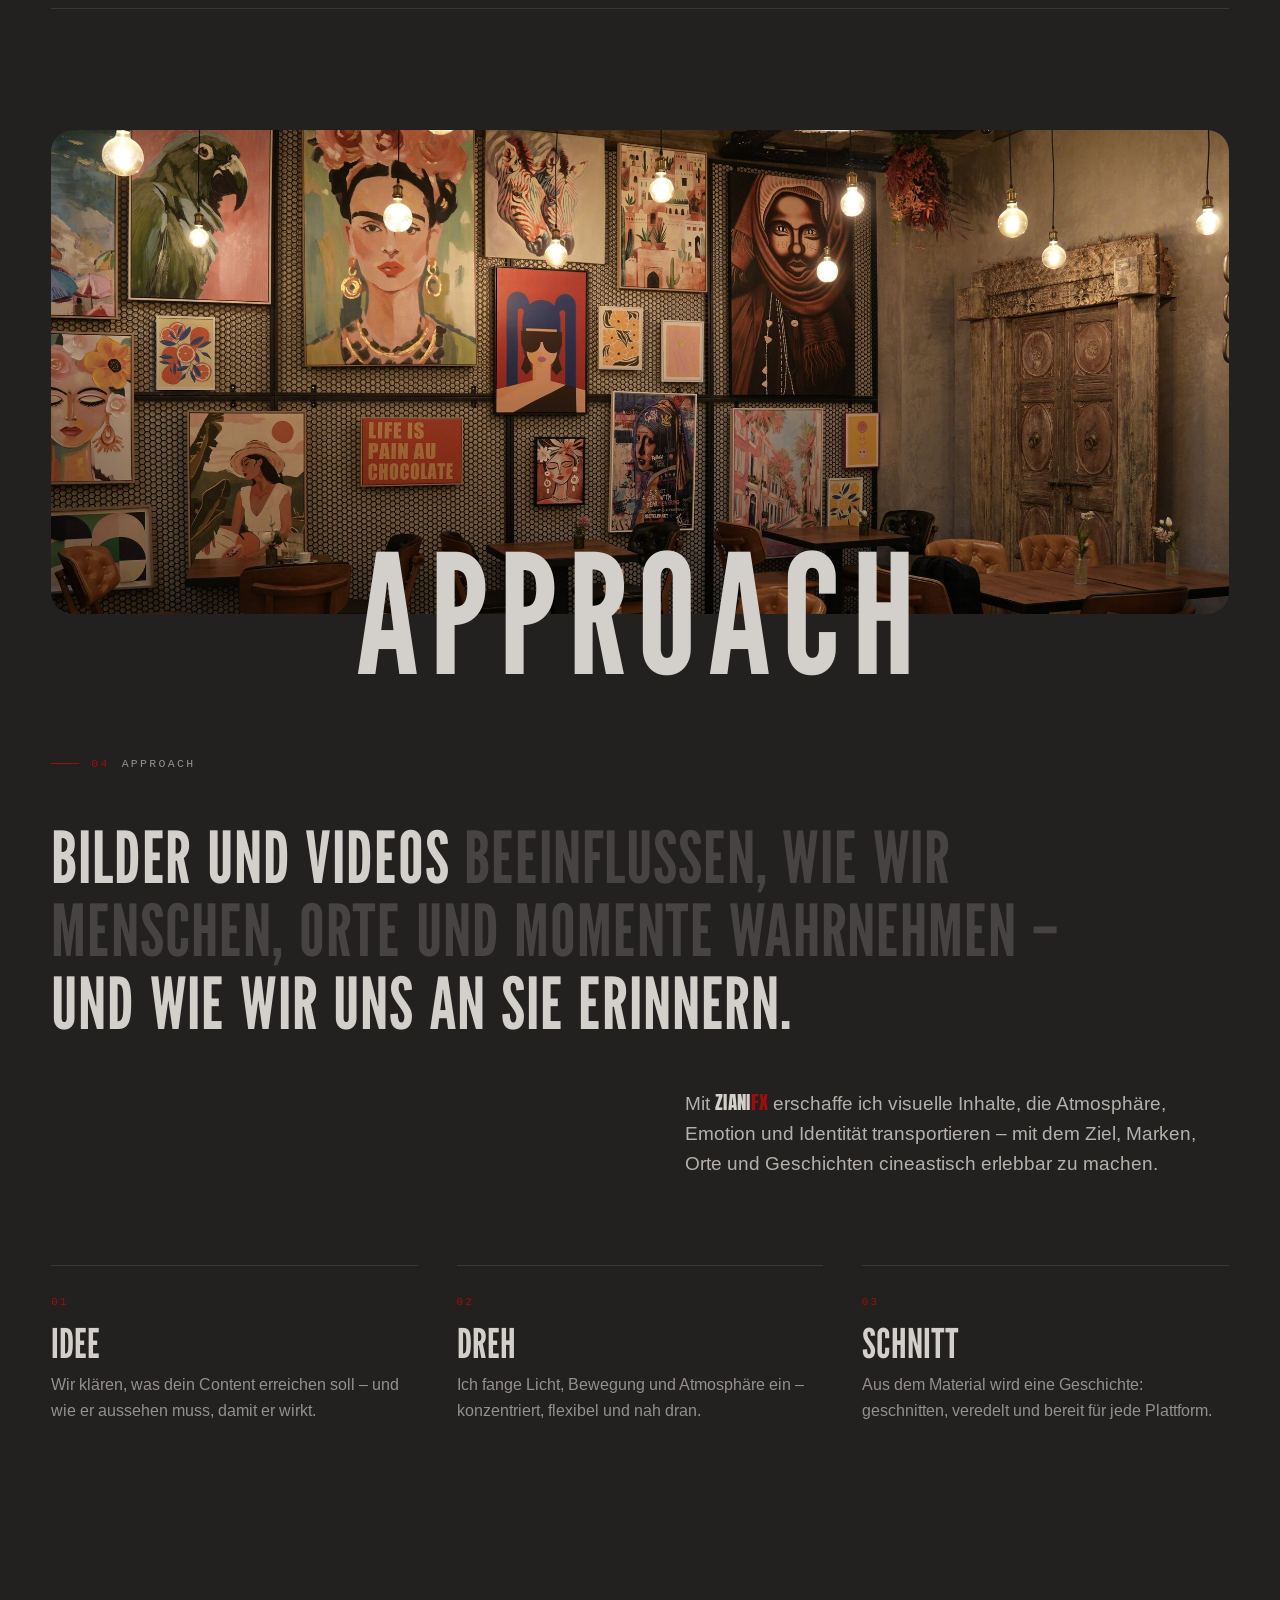
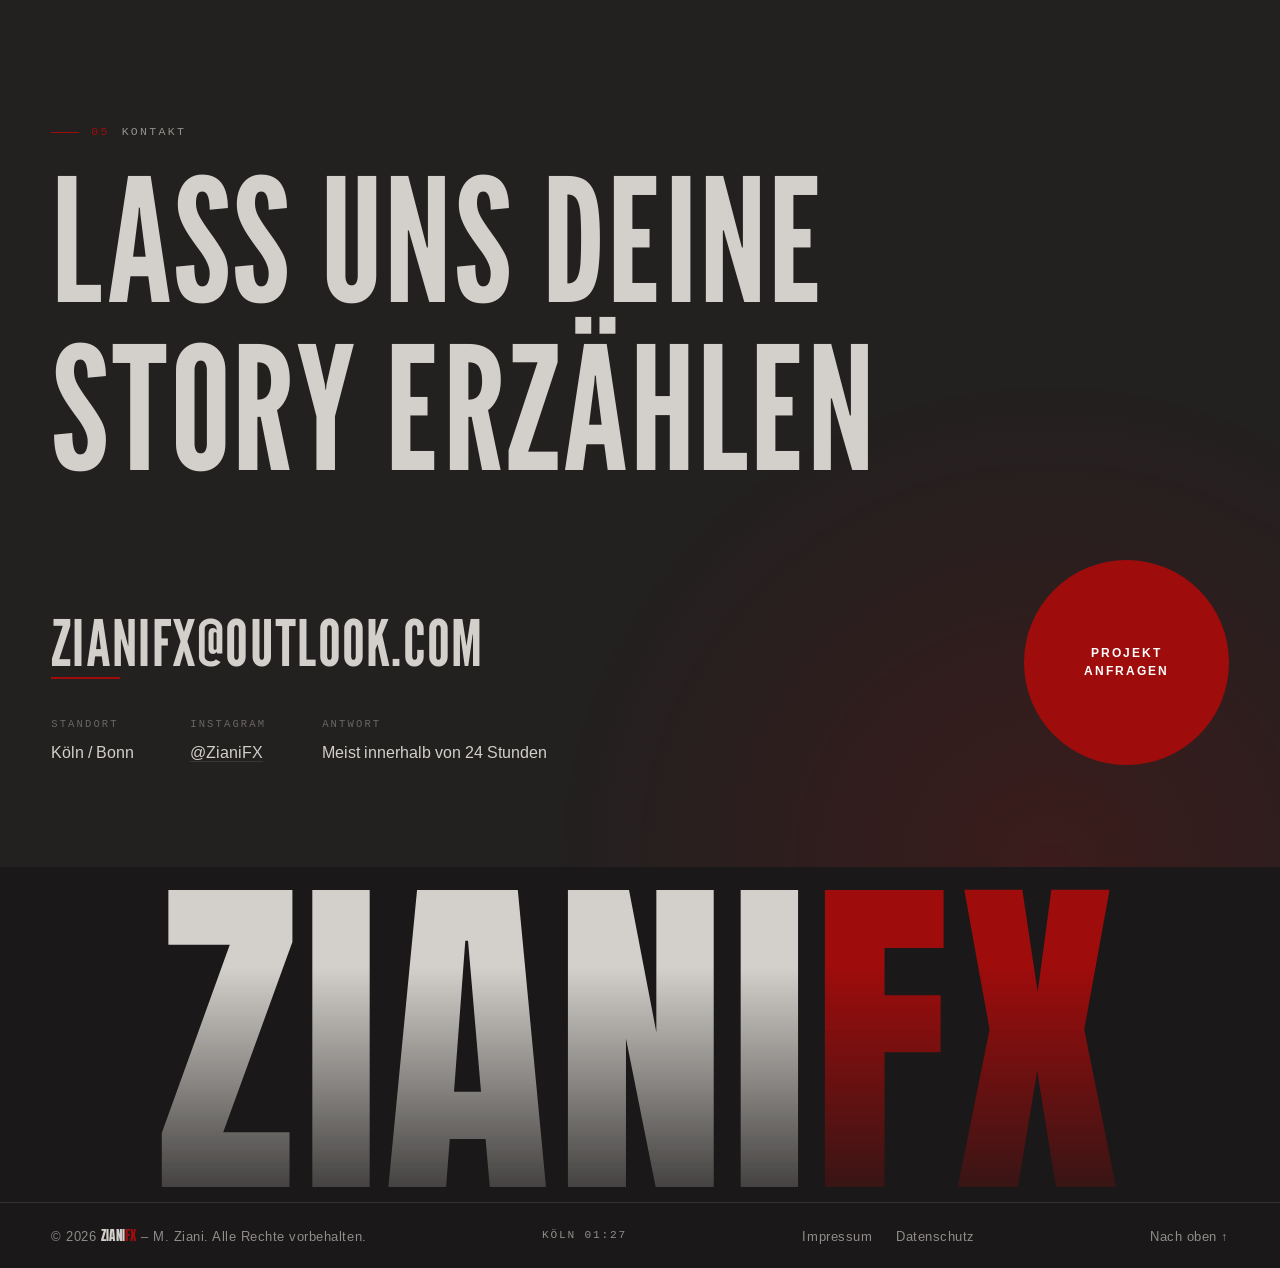
==== commit 96b08158: "Index hero: five slides starting with Product & Jewelry, Brand Stories added Slide order is now Prod" ====
--- a/index.html
+++ b/index.html
@@ -16,7 +16,7 @@
 <link rel="preconnect" href="https://fonts.googleapis.com">
 <link rel="preconnect" href="https://fonts.gstatic.com" crossorigin>
 <link rel="stylesheet" href="https://fonts.googleapis.com/css2?family=Anton&family=League+Gothic&family=Arimo:wght@400;500;600;700&display=swap">
-<link rel="preload" as="image" href="Images/Portfolio/Events/Stuttgart13.JPG" fetchpriority="high">
+<link rel="preload" as="image" href="Images/Portfolio/Product/Prestij2.JPG" fetchpriority="high">
 <link rel="stylesheet" href="assets/zfx.css?v=10">
 <script src="assets/zfx.js?v=11" defer></script>
 </head>
@@ -74,12 +74,15 @@
 <!-- Hero -->
 <section class="hero" aria-label="Hero">
   <div class="hero-media" aria-hidden="true">
-    <!-- HERO-SLIDESHOW: ein Slide pro Kapitel in Kapitel-Reihenfolge. UGC & Ads und Brand Stories fehlen noch,
-         weil es dort keine Fotos in Vollbild-Auflösung gibt (nur Video-Cover im Hochformat). -->
-    <img class="hero-slide is-active" src="Images/Portfolio/Events/Stuttgart13.JPG" data-label="Events" alt="" fetchpriority="high" decoding="async">
-    <img class="hero-slide" data-src="Images/Portfolio/Product/Prestij2.JPG" data-label="Product &amp; Jewelry" alt="" decoding="async">
+    <!-- HERO-SLIDESHOW: Reihenfolge hier = Reihenfolge der Slideshow, sie startet immer mit dem ersten Bild:
+         Product & Jewelry → Hospitality & Interior → Travel & Films → Brand Stories → Events.
+         Nur das erste Bild lädt sofort, die übrigen (data-src) kurz bevor sie dran sind (zfx.js initHero).
+         Brand Stories zeigt auf Hochformat-Bildschirmen nur den rechten Frame, sonst läge die Fuge mitten im Bild. -->
+    <img class="hero-slide is-active" src="Images/Portfolio/Product/Prestij2.JPG" data-label="Product &amp; Jewelry" alt="" fetchpriority="high" decoding="async">
     <img class="hero-slide" data-src="Images/Portfolio/Interieur/Espresso10.JPG" data-label="Hospitality &amp; Interior" alt="" decoding="async">
     <img class="hero-slide" data-src="Images/Covers/travel-films.jpg" data-label="Travel &amp; Films" alt="" decoding="async">
+    <picture><source media="(orientation: portrait)" srcset="Images/Covers/brand-stories-mobile.jpg?v=4"><img class="hero-slide" data-src="Images/Covers/brand-stories.jpg?v=5" data-label="Brand Stories" alt="" fetchpriority="low" decoding="async"></picture>
+    <img class="hero-slide" data-src="Images/Portfolio/Events/Stuttgart13.JPG" data-label="Events" alt="" decoding="async">
   </div>
   <div class="hero-shade" aria-hidden="true"></div>
   <div class="hero-grain" aria-hidden="true"></div>
@@ -88,7 +91,7 @@
     <i class="tl"></i><i class="tr"></i><i class="bl"></i><i class="br"></i>
     <span class="h-tl"><span class="rec"></span>REC <span data-timecode>00:00:00:00</span></span>
     <span class="h-tr hide-s">Köln / Bonn — DE</span>
-    <span class="h-bl" data-slide-label>01 / 04 — Events</span>
+    <span class="h-bl" data-slide-label>01 / 05 — Product &amp; Jewelry</span>
     <span class="h-br hide-s">Scroll ↓</span>
   </div>
 
@@ -102,7 +105,7 @@
     </div>
   </div>
 
-  <div class="hero-ticks" aria-hidden="true"><b></b><b></b><b></b><b></b></div>
+  <div class="hero-ticks" aria-hidden="true"><b></b><b></b><b></b><b></b><b></b></div>
 </section>
 
 <!-- Laufband -->
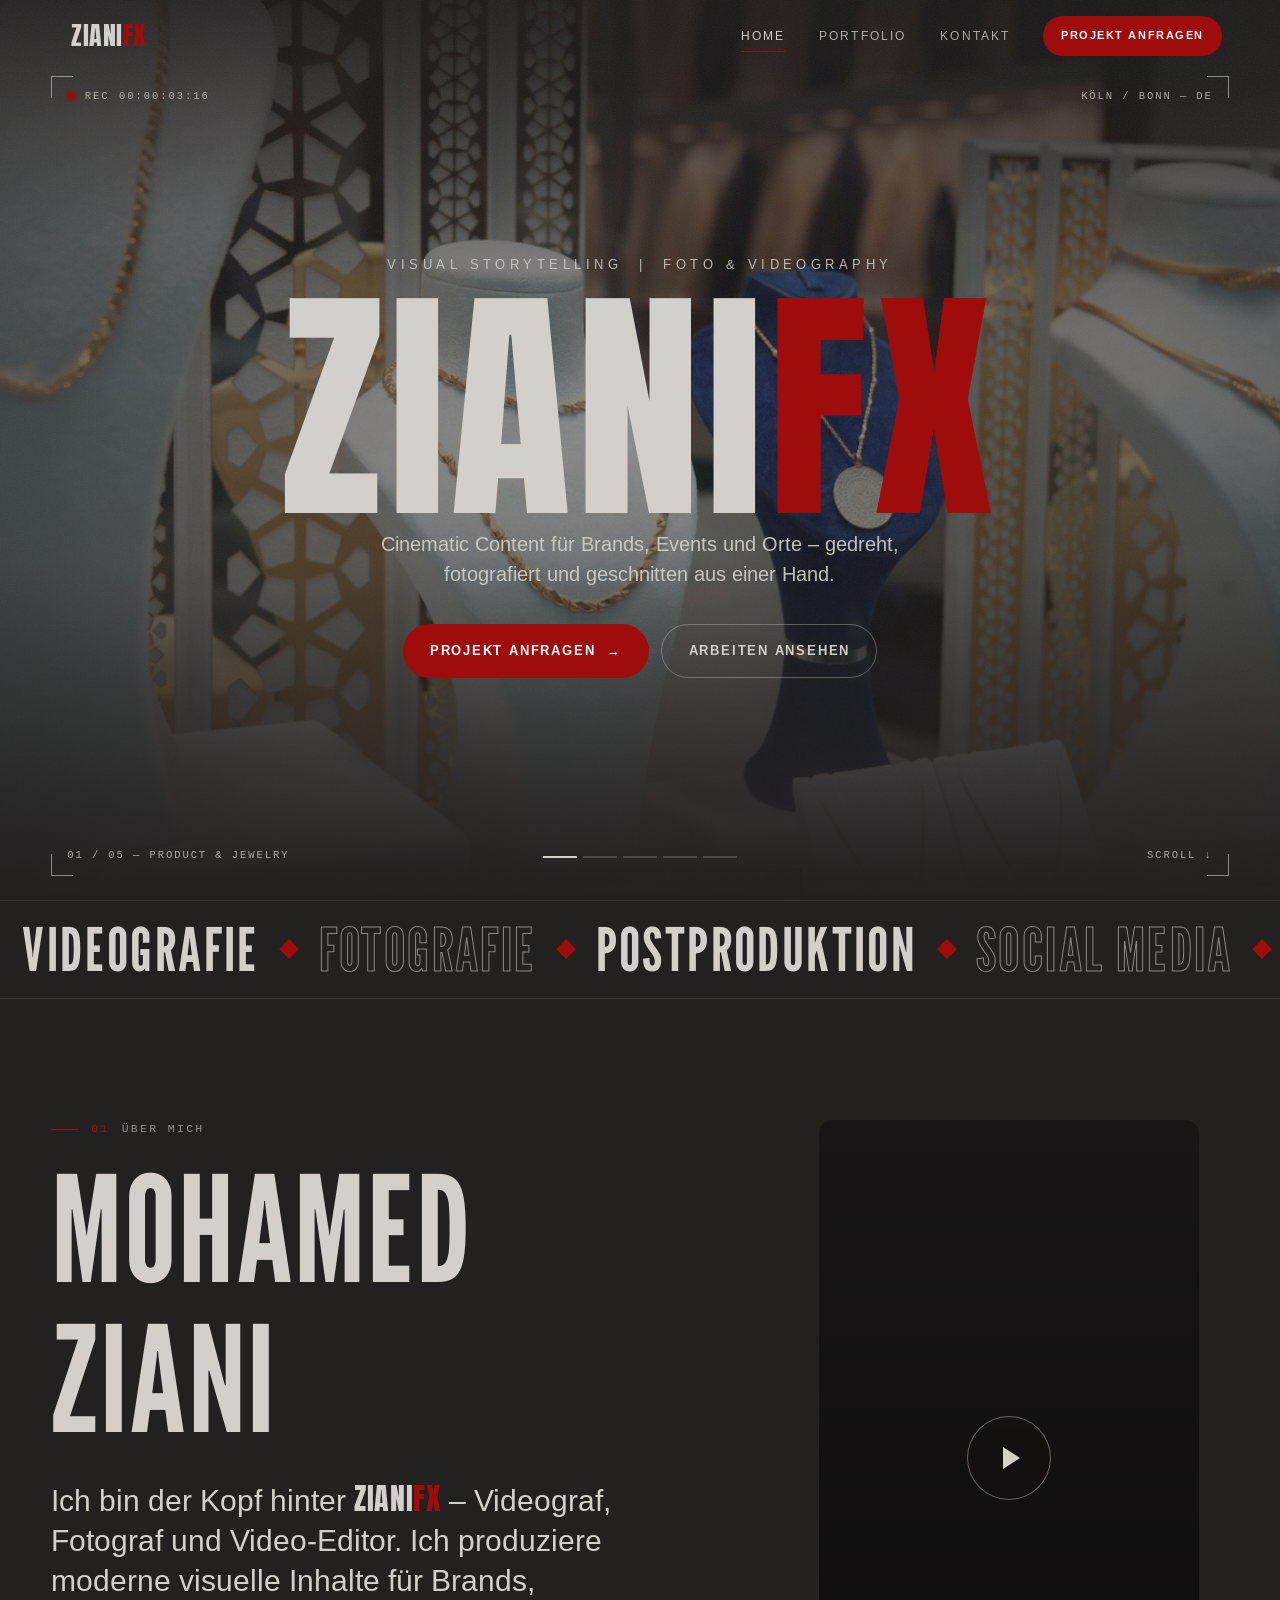
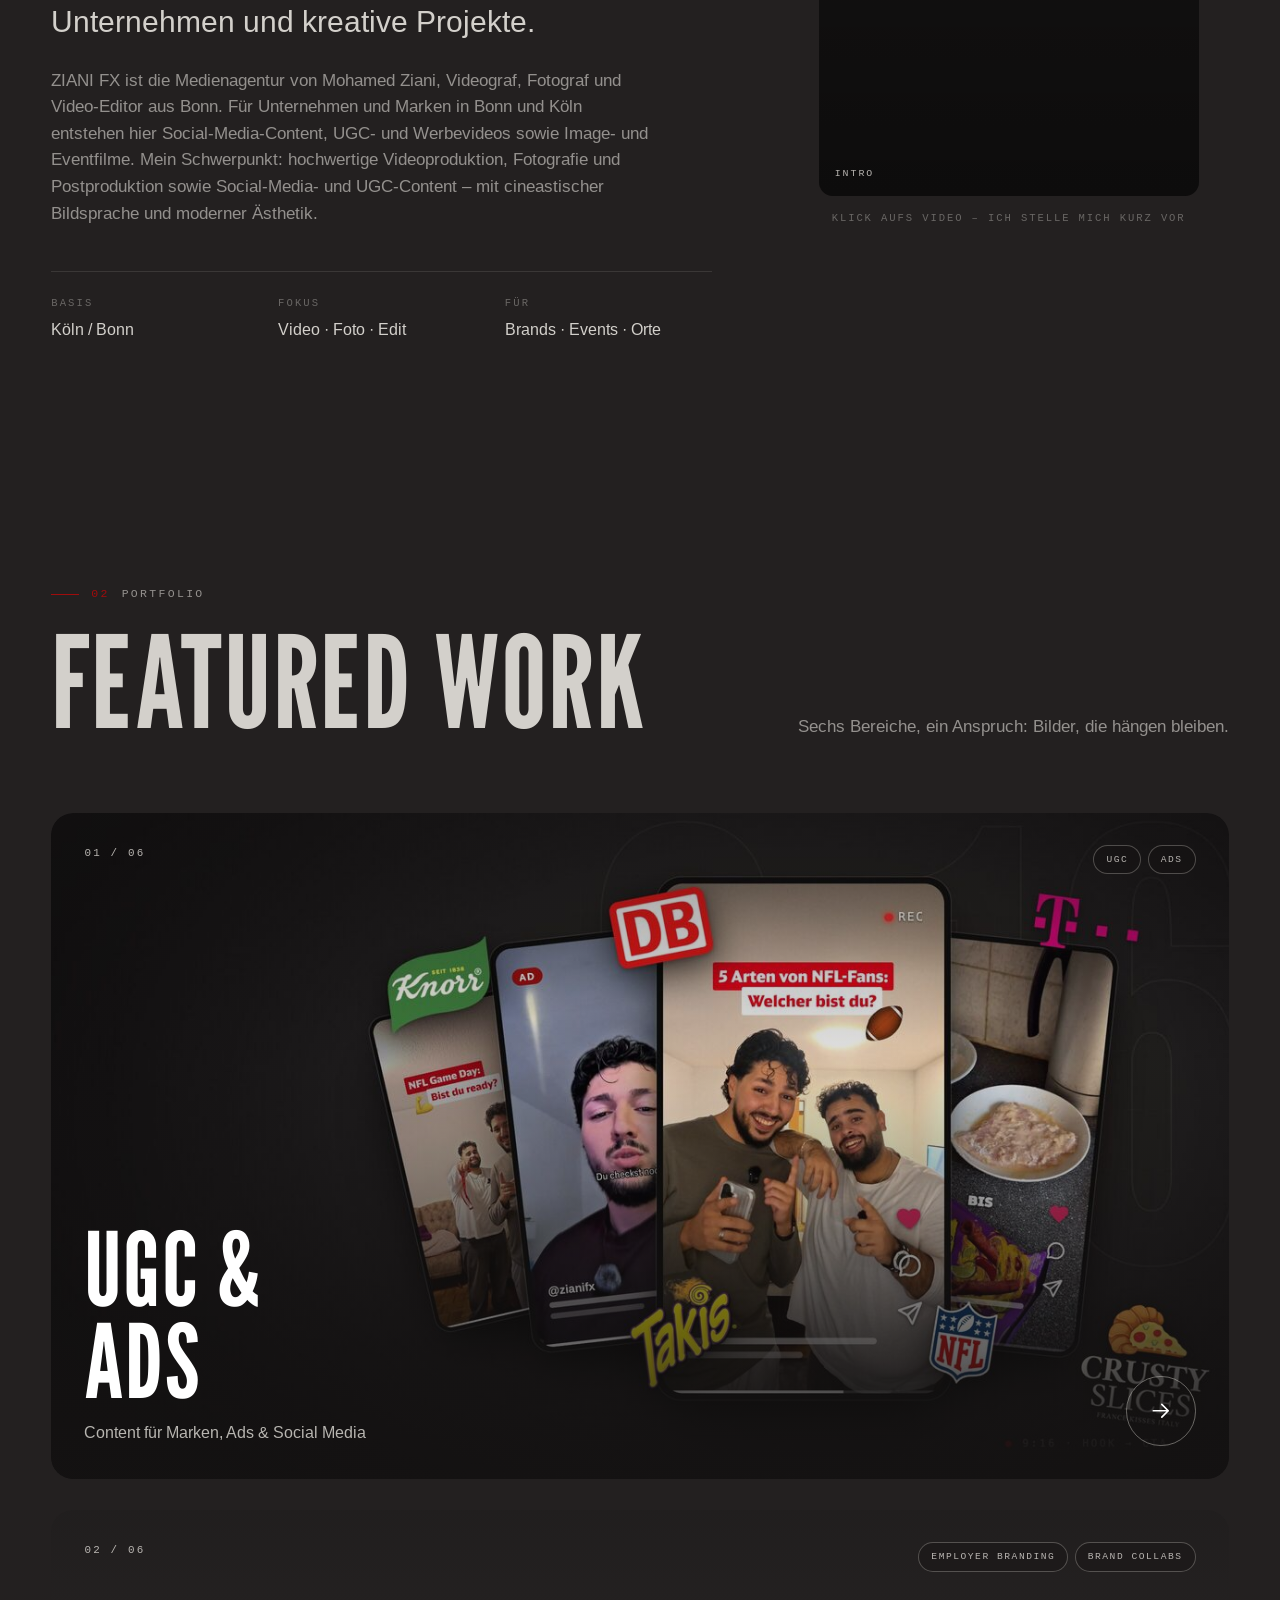
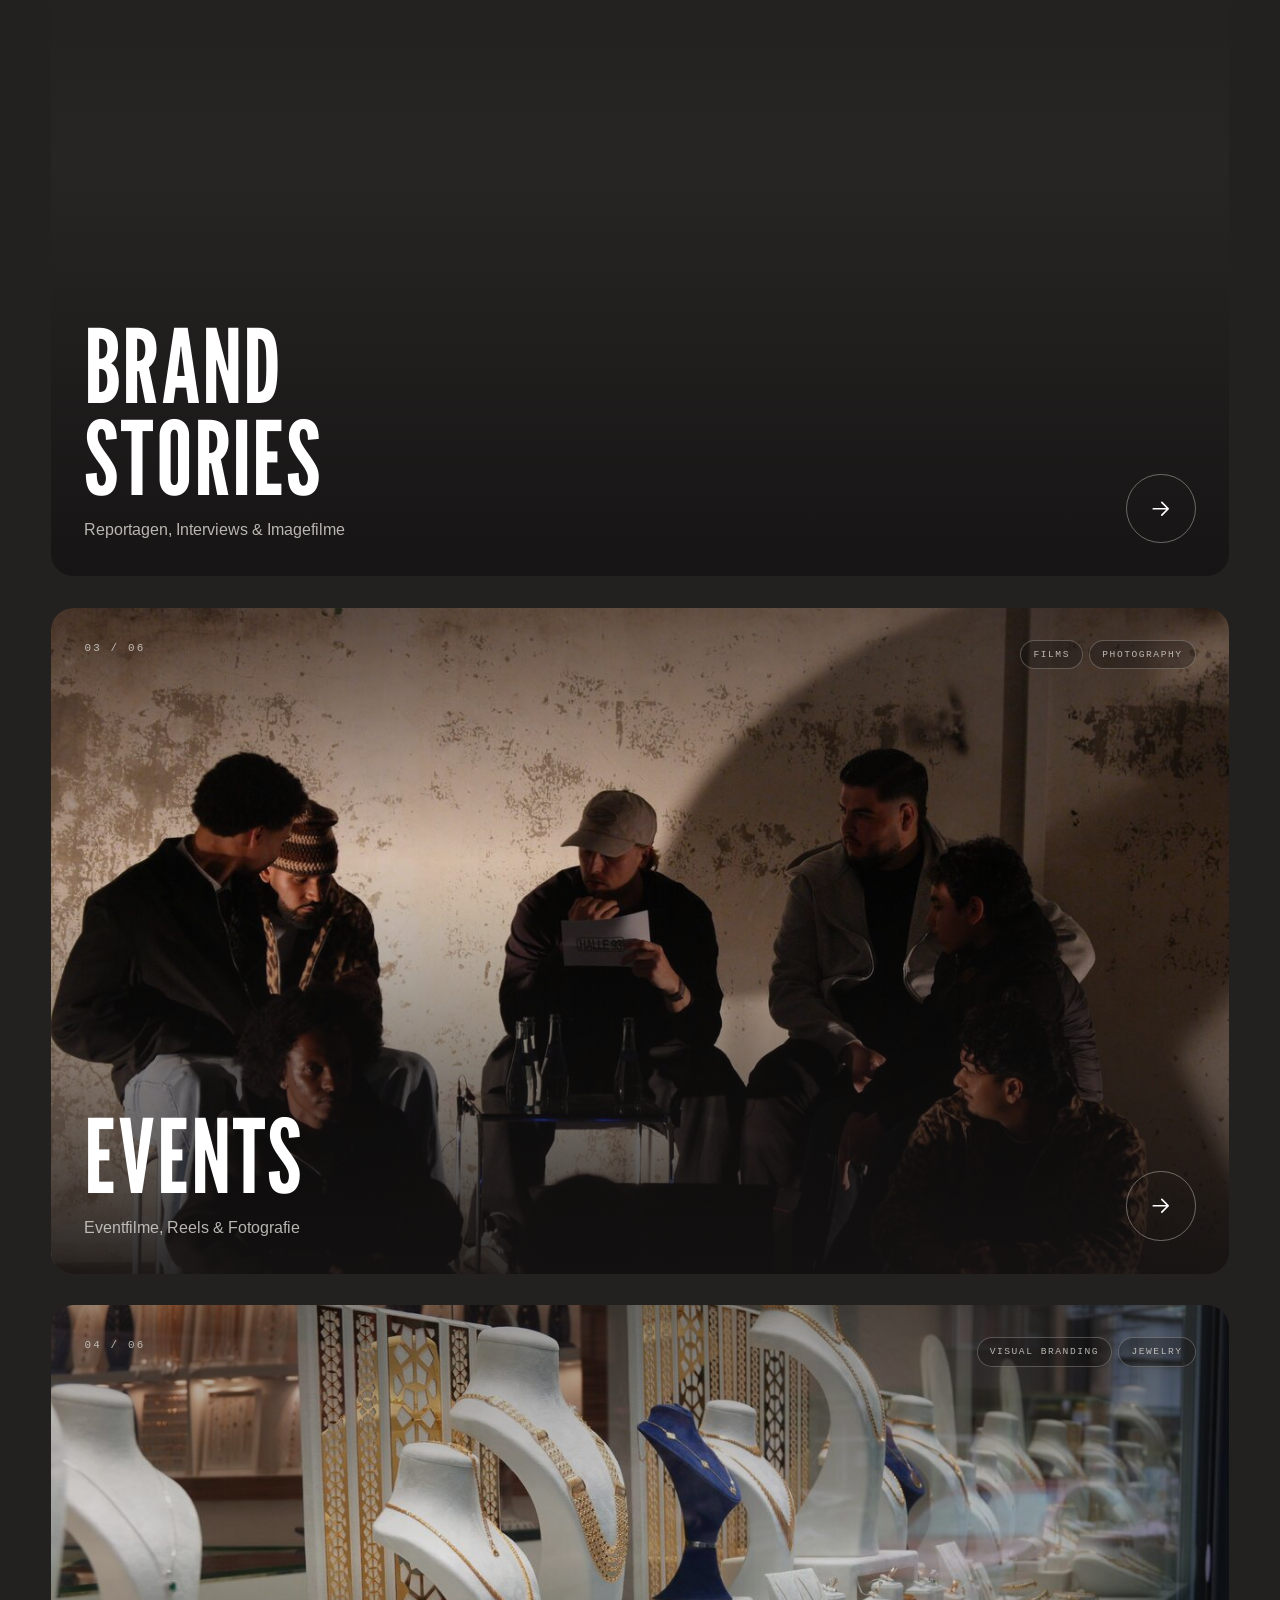
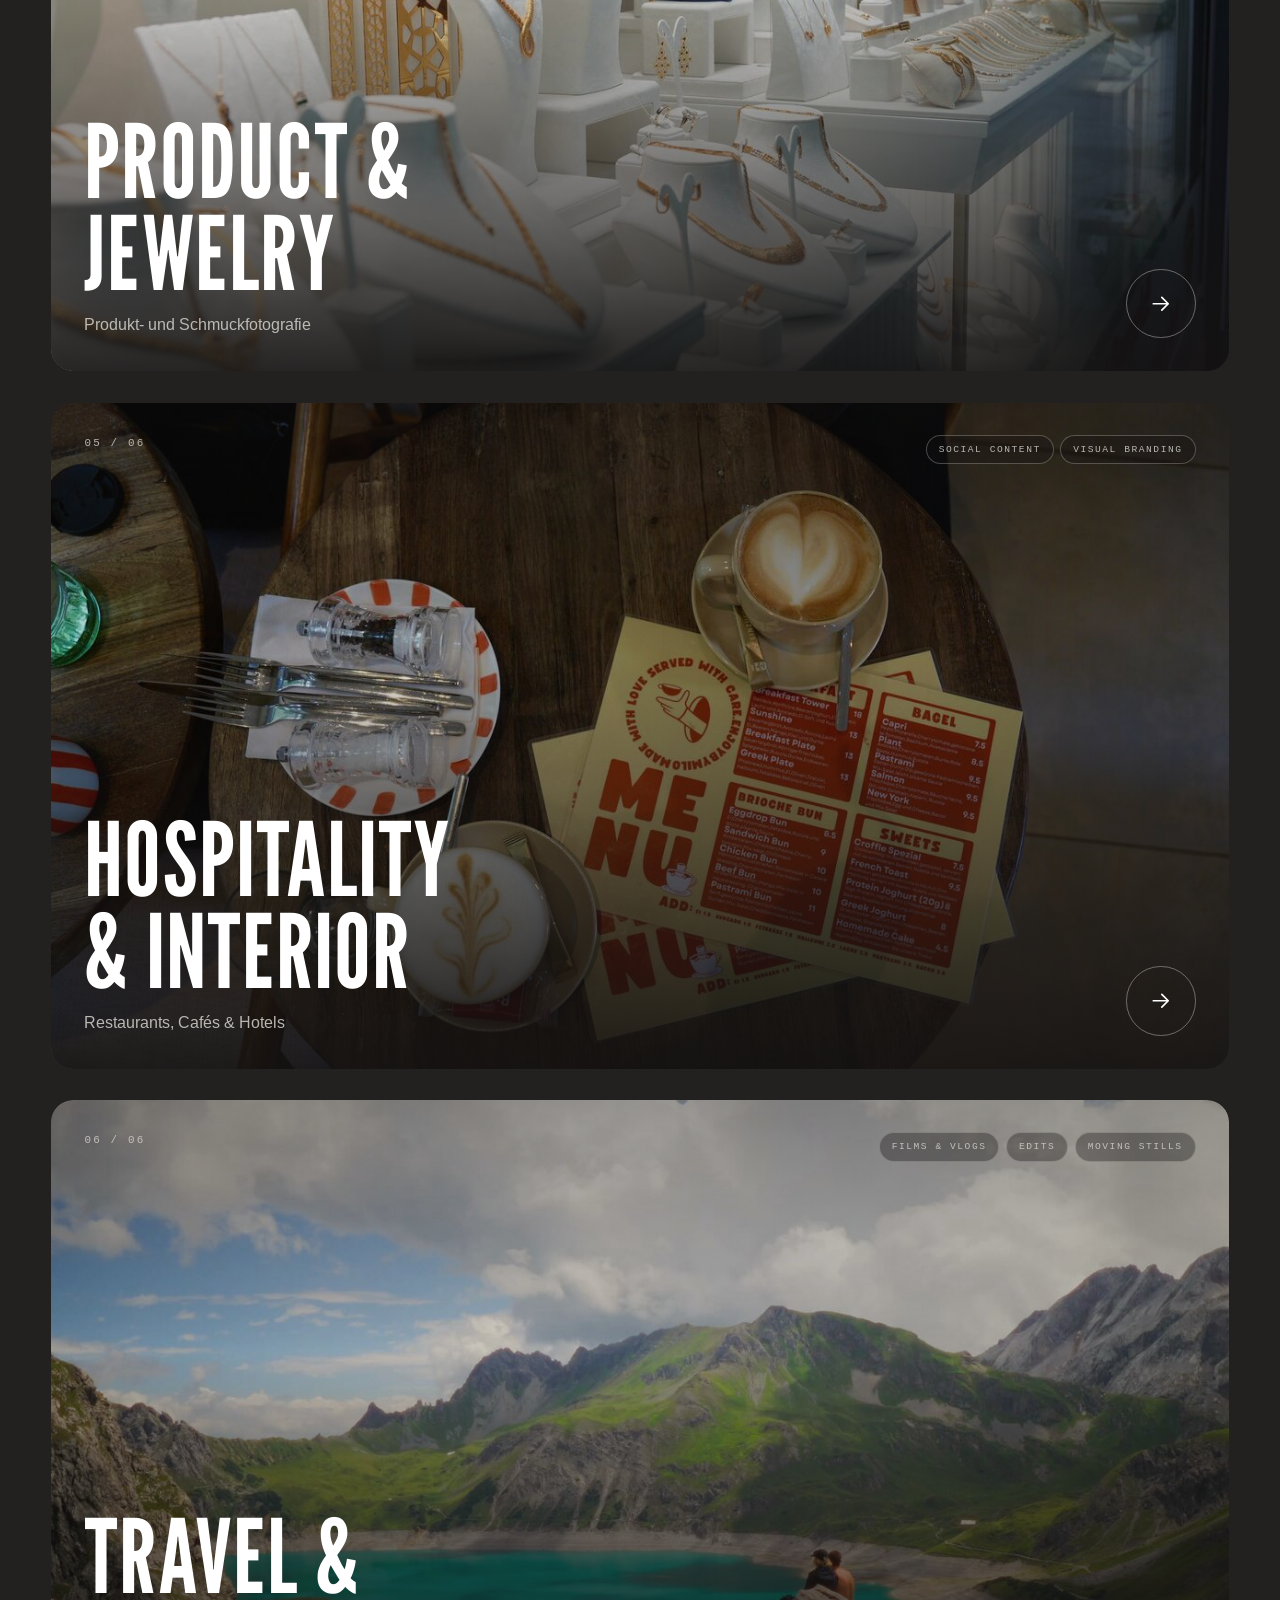
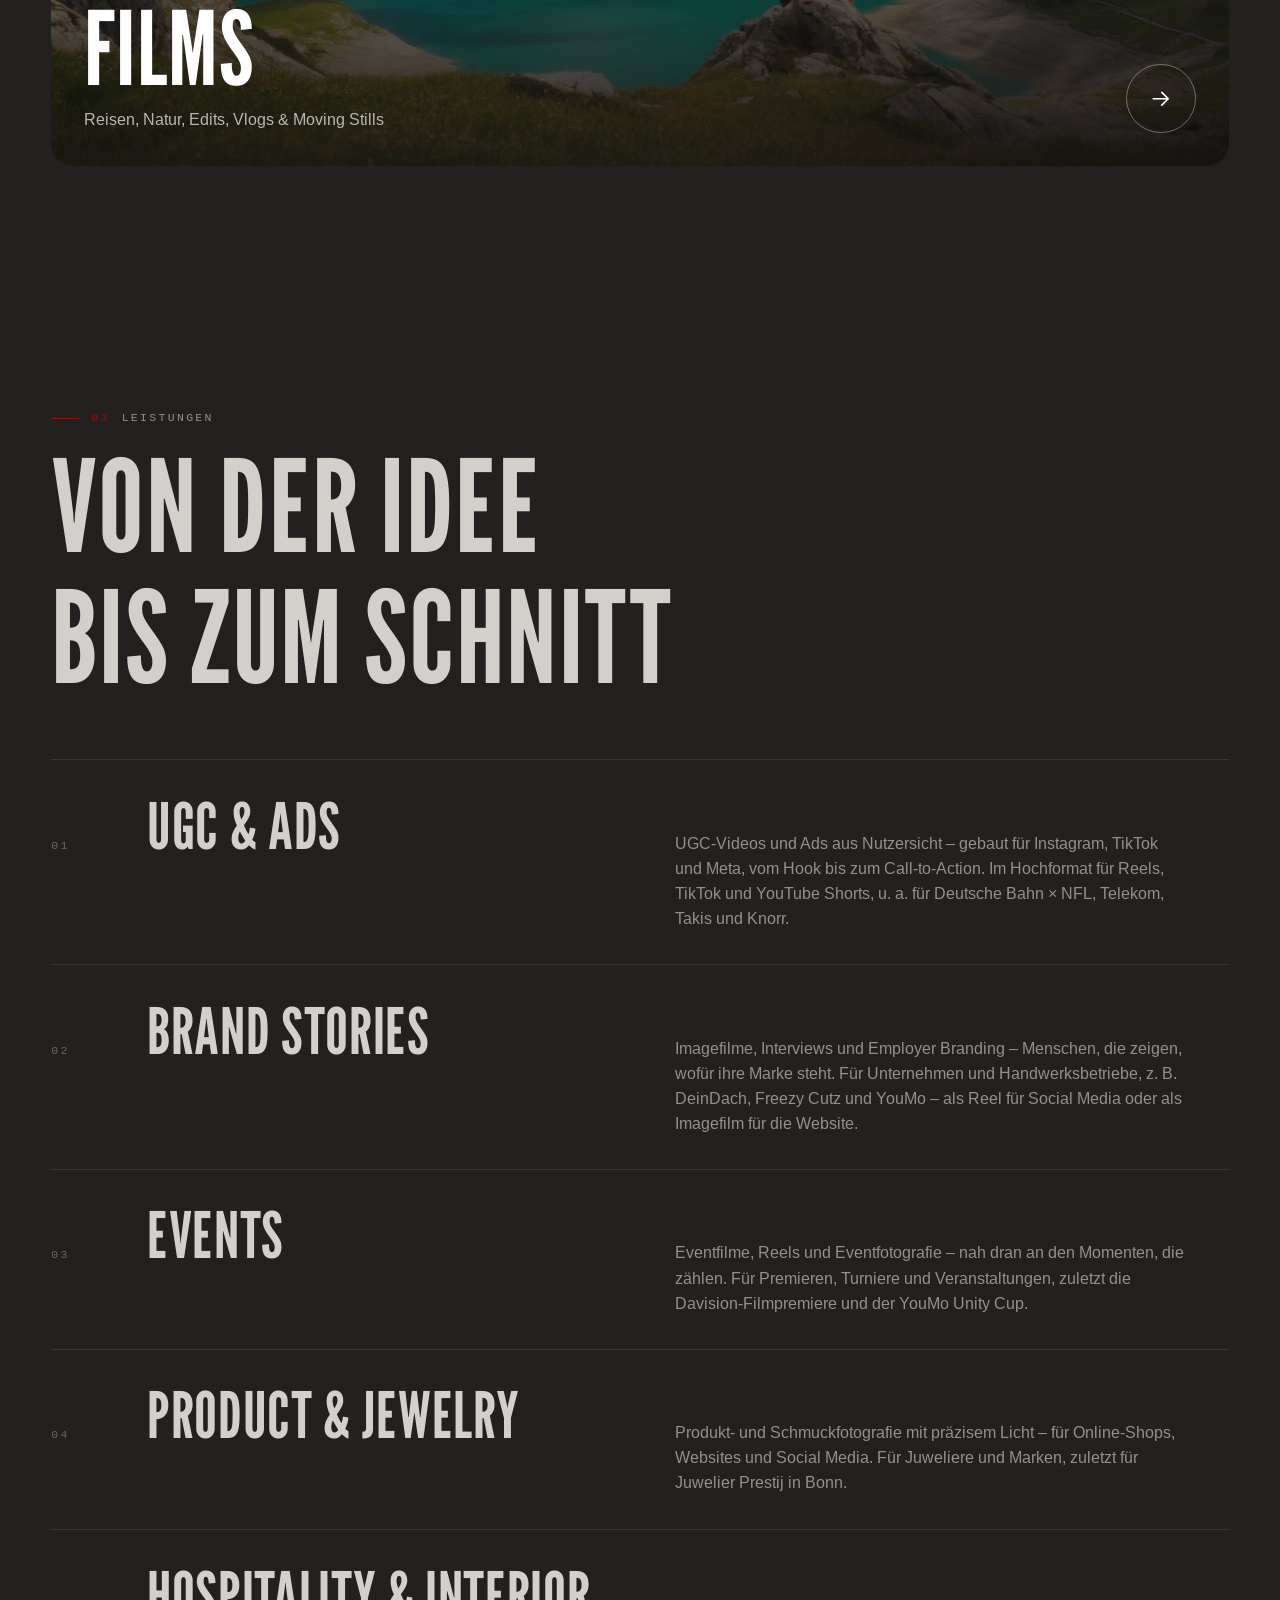
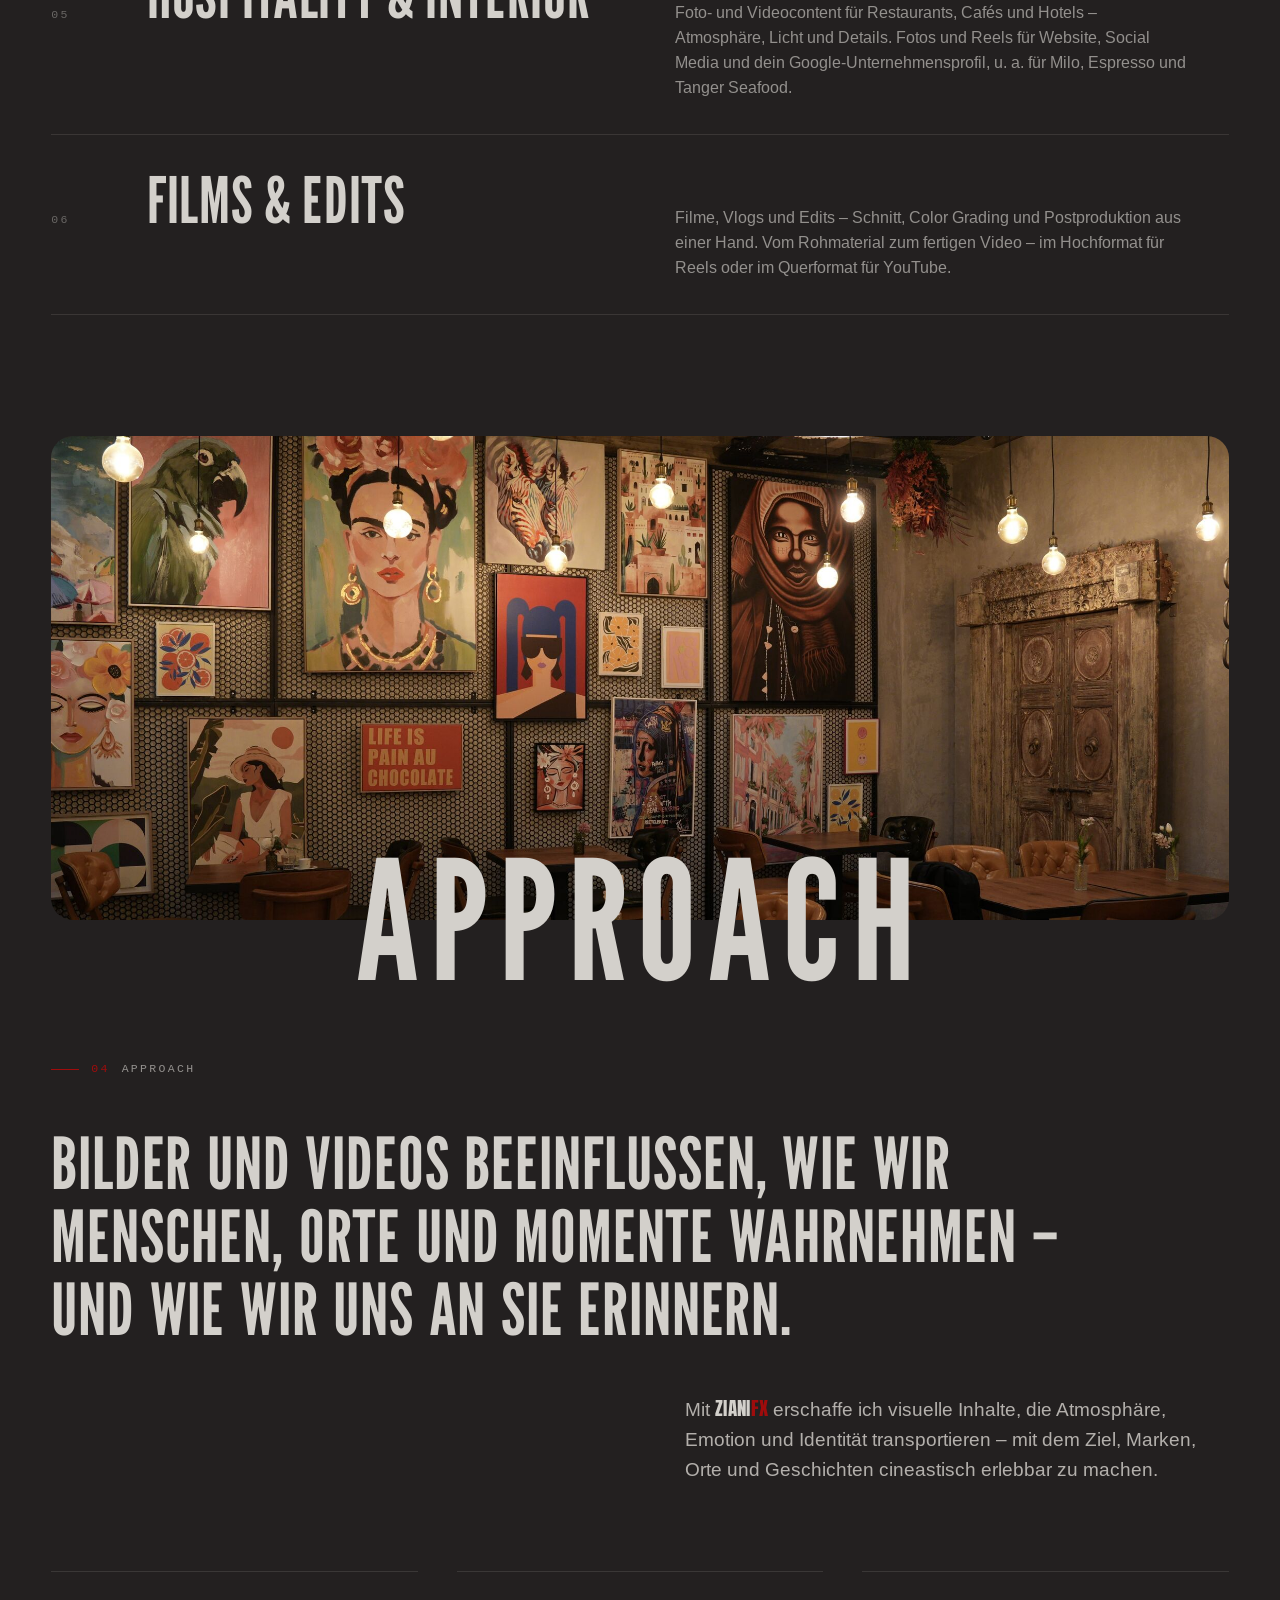
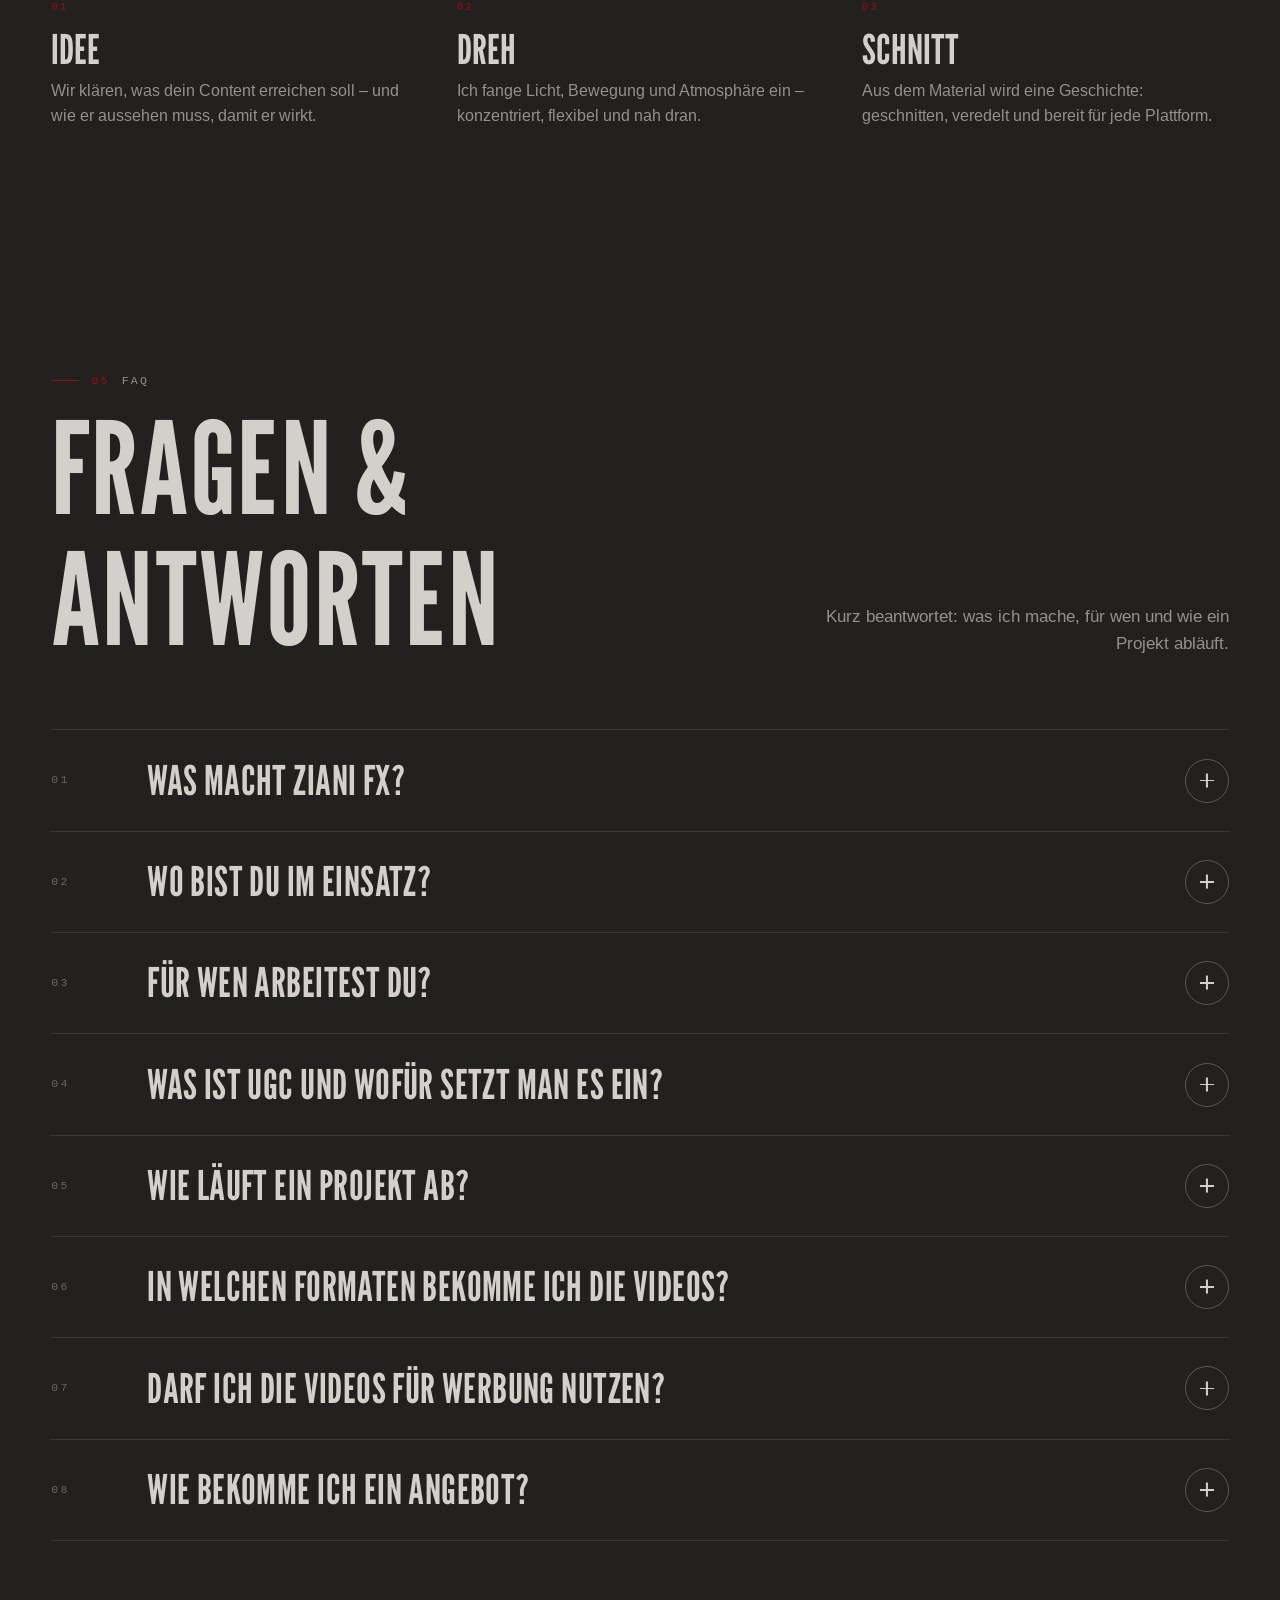
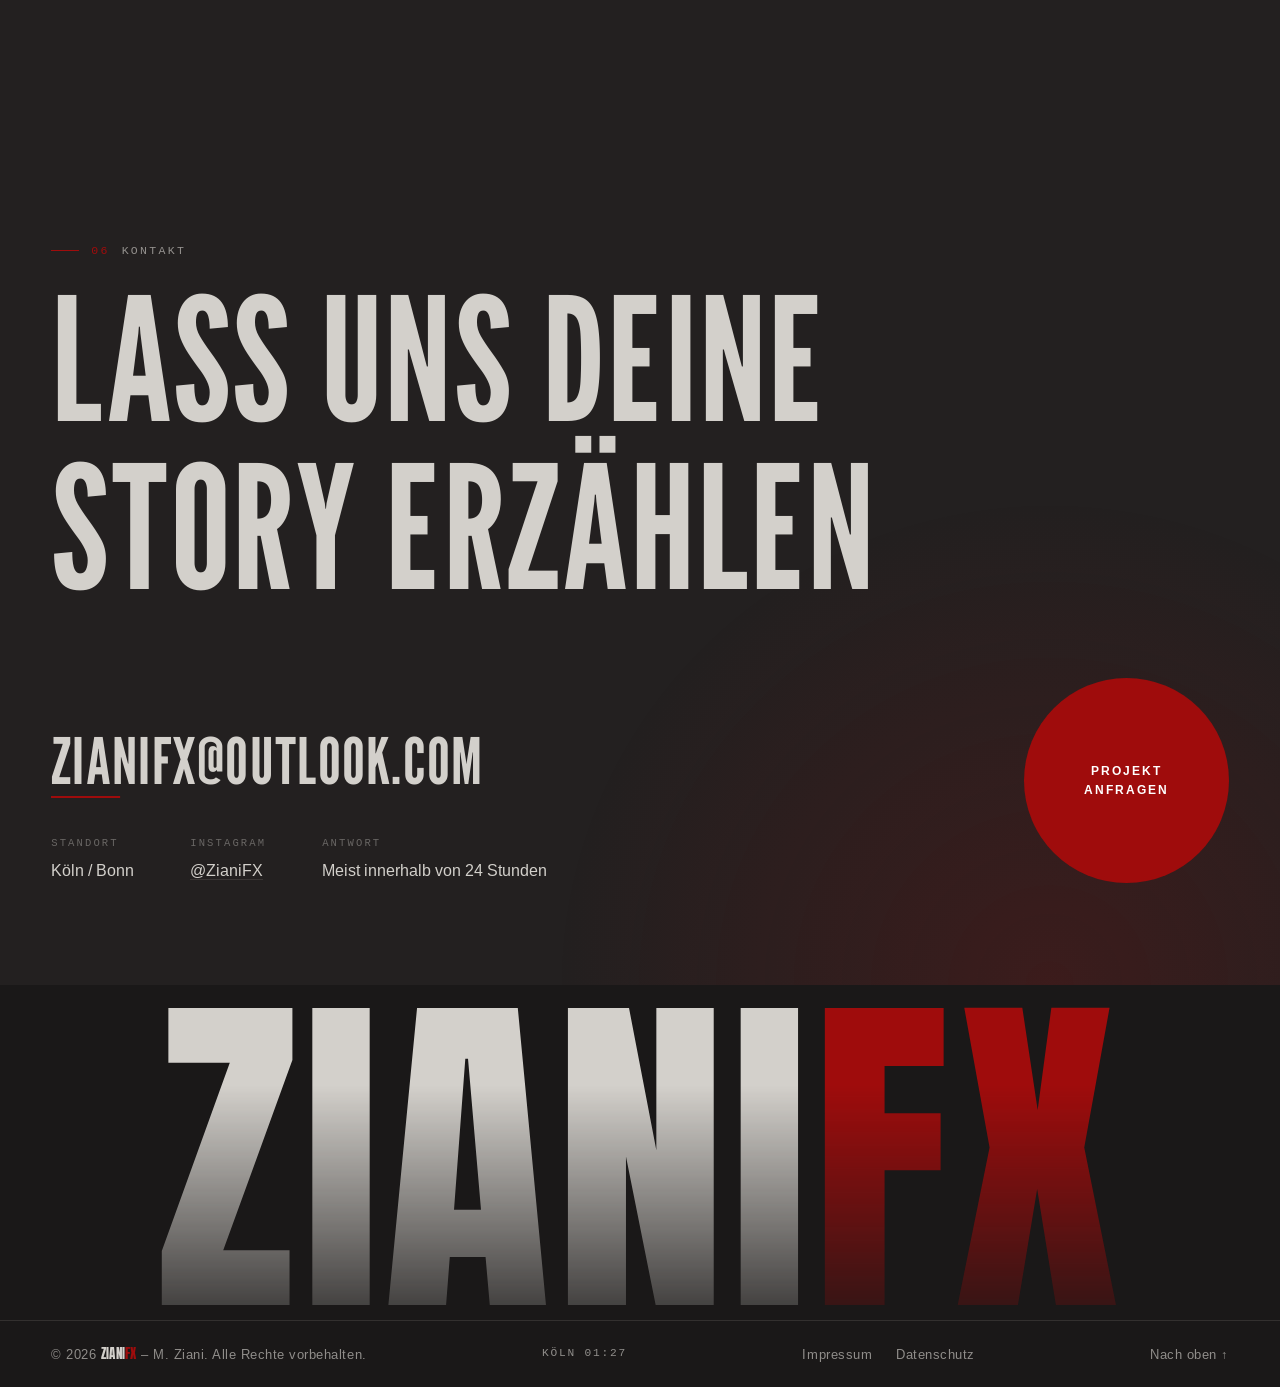
==== commit a202730d: "SEO & GEO: titles, previews, structured data, FAQ, crawler-readable content - Every page: new title " ====
--- a/index.html
+++ b/index.html
@@ -3,10 +3,23 @@
 <head>
 <meta charset="UTF-8" />
 <meta name="viewport" content="width=device-width, initial-scale=1.0, viewport-fit=cover" />
-<title>ZIANI FX – Visual Storytelling | Foto & Videography</title>
-<meta name="description" content="ZIANI FX – Mohamed Ziani, Videograf, Fotograf und Video-Editor aus Köln/Bonn: UGC & Ads, Brand Stories, Events, Product & Jewelry, Hospitality & Interior und Travel & Films." />
+<title>ZIANI FX – Videograf &amp; Fotograf in Bonn und Köln</title>
+<meta name="description" content="Social-Media-Content, UGC- und Werbevideos, Image- und Eventfilme: Mohamed Ziani produziert Videos und Fotos für Unternehmen und Marken in Bonn und Köln." />
+<link rel="canonical" href="https://zianifx.de/">
+<meta property="og:type" content="website">
+<meta property="og:site_name" content="ZIANI FX">
+<meta property="og:locale" content="de_DE">
+<meta property="og:title" content="ZIANI FX – Videograf &amp; Fotograf in Bonn und Köln">
+<meta property="og:description" content="Social-Media-Content, UGC- und Werbevideos, Image- und Eventfilme: Mohamed Ziani produziert Videos und Fotos für Unternehmen und Marken in Bonn und Köln.">
+<meta property="og:url" content="https://zianifx.de/">
+<meta property="og:image" content="https://zianifx.de/Images/og/index.jpg">
+<meta property="og:image:width" content="1200">
+<meta property="og:image:height" content="630">
+<meta property="og:image:alt" content="Goldketten auf weißen und blauen Büsten in der Schmuckvitrine von Juwelier Prestij – fotografiert von ZIANI FX">
+<meta name="twitter:card" content="summary_large_image">
 <meta name="theme-color" content="#232020" />
 <link rel="icon" href="favicon.ico" sizes="32x32">
+<link rel="icon" href="favicon-96x96.png" sizes="96x96" type="image/png">
 <link rel="icon" href="favicon.svg" type="image/svg+xml">
 <link rel="apple-touch-icon" href="apple-touch-icon.png">
 
@@ -16,9 +29,205 @@
 <link rel="preconnect" href="https://fonts.googleapis.com">
 <link rel="preconnect" href="https://fonts.gstatic.com" crossorigin>
 <link rel="stylesheet" href="https://fonts.googleapis.com/css2?family=Anton&family=League+Gothic&family=Arimo:wght@400;500;600;700&display=swap">
-<link rel="preload" as="image" href="Images/Portfolio/Product/Prestij2.JPG" fetchpriority="high">
-<link rel="stylesheet" href="assets/zfx.css?v=10">
-<script src="assets/zfx.js?v=11" defer></script>
+<link rel="preload" as="image" href="Images/Portfolio/Product/Prestij2.JPG" imagesrcset="Images/Portfolio/Product/Prestij2-1280.jpg 1280w, Images/Portfolio/Product/Prestij2.JPG 2560w" imagesizes="100vw" fetchpriority="high">
+<link rel="stylesheet" href="assets/zfx.css?v=14">
+<link rel="stylesheet" href="assets/zfx-faq.css?v=1">
+<script src="assets/zfx.js?v=15" defer></script>
+<script type="application/ld+json">
+{
+ "@context": "https://schema.org",
+ "@graph": [
+  {
+   "@type": "ProfessionalService",
+   "@id": "https://zianifx.de/#business",
+   "name": "ZIANI FX",
+   "description": "ZIANI FX ist die Medienagentur von Mohamed Ziani, Videograf, Fotograf und Video-Editor aus Bonn. Für Unternehmen und Marken in Bonn und Köln entstehen hier Social-Media-Content, UGC- und Werbevideos sowie Image- und Eventfilme.",
+   "url": "https://zianifx.de/",
+   "logo": {
+    "@type": "ImageObject",
+    "url": "https://zianifx.de/Images/og/logo.png",
+    "width": 512,
+    "height": 512
+   },
+   "image": "https://zianifx.de/Images/og/index.jpg",
+   "email": "zianifx@outlook.com",
+   "address": {
+    "@type": "PostalAddress",
+    "postalCode": "53179",
+    "addressLocality": "Bonn",
+    "addressRegion": "NRW",
+    "addressCountry": "DE"
+   },
+   "areaServed": [
+    {
+     "@type": "City",
+     "name": "Bonn"
+    },
+    {
+     "@type": "City",
+     "name": "Köln"
+    }
+   ],
+   "hasOfferCatalog": {
+    "@type": "OfferCatalog",
+    "name": "Leistungen",
+    "itemListElement": [
+     {
+      "@type": "Offer",
+      "itemOffered": {
+       "@type": "Service",
+       "name": "UGC & Ads",
+       "description": "UGC-Videos und Ads aus Nutzersicht – gebaut für Instagram, TikTok und Meta, vom Hook bis zum Call-to-Action. Im Hochformat für Reels, TikTok und YouTube Shorts, u. a. für Deutsche Bahn × NFL, Telekom, Takis und Knorr."
+      }
+     },
+     {
+      "@type": "Offer",
+      "itemOffered": {
+       "@type": "Service",
+       "name": "Brand Stories",
+       "description": "Imagefilme, Interviews und Employer Branding – Menschen, die zeigen, wofür ihre Marke steht. Für Unternehmen und Handwerksbetriebe, z. B. DeinDach, Freezy Cutz und YouMo – als Reel für Social Media oder als Imagefilm für die Website."
+      }
+     },
+     {
+      "@type": "Offer",
+      "itemOffered": {
+       "@type": "Service",
+       "name": "Events",
+       "description": "Eventfilme, Reels und Eventfotografie – nah dran an den Momenten, die zählen. Für Premieren, Turniere und Veranstaltungen, zuletzt die Davision-Filmpremiere und der YouMo Unity Cup."
+      }
+     },
+     {
+      "@type": "Offer",
+      "itemOffered": {
+       "@type": "Service",
+       "name": "Product & Jewelry",
+       "description": "Produkt- und Schmuckfotografie mit präzisem Licht – für Online-Shops, Websites und Social Media. Für Juweliere und Marken, zuletzt für Juwelier Prestij in Bonn."
+      }
+     },
+     {
+      "@type": "Offer",
+      "itemOffered": {
+       "@type": "Service",
+       "name": "Hospitality & Interior",
+       "description": "Foto- und Videocontent für Restaurants, Cafés und Hotels – Atmosphäre, Licht und Details. Fotos und Reels für Website, Social Media und dein Google-Unternehmensprofil, u. a. für Milo, Espresso und Tanger Seafood."
+      }
+     },
+     {
+      "@type": "Offer",
+      "itemOffered": {
+       "@type": "Service",
+       "name": "Films & Edits",
+       "description": "Filme, Vlogs und Edits – Schnitt, Color Grading und Postproduktion aus einer Hand. Vom Rohmaterial zum fertigen Video – im Hochformat für Reels oder im Querformat für YouTube."
+      }
+     }
+    ]
+   },
+   "founder": {
+    "@id": "https://zianifx.de/#person"
+   },
+   "sameAs": [
+    "https://www.instagram.com/zianifx/",
+    "https://www.youtube.com/@zianiFM"
+   ]
+  },
+  {
+   "@type": "Person",
+   "@id": "https://zianifx.de/#person",
+   "name": "Mohamed Ziani",
+   "jobTitle": "Videograf, Fotograf und Video-Editor",
+   "worksFor": {
+    "@id": "https://zianifx.de/#business"
+   },
+   "sameAs": [
+    "https://www.tiktok.com/@zianifm",
+    "https://www.youtube.com/@zianiFM"
+   ]
+  },
+  {
+   "@type": "WebSite",
+   "@id": "https://zianifx.de/#website",
+   "name": "ZIANI FX",
+   "url": "https://zianifx.de/",
+   "inLanguage": "de-DE",
+   "publisher": {
+    "@id": "https://zianifx.de/#business"
+   }
+  },
+  {
+   "@type": "FAQPage",
+   "@id": "https://zianifx.de/#faq",
+   "url": "https://zianifx.de/",
+   "inLanguage": "de-DE",
+   "mainEntity": [
+    {
+     "@type": "Question",
+     "name": "Was macht ZIANI FX?",
+     "acceptedAnswer": {
+      "@type": "Answer",
+      "text": "Hinter ZIANI FX stehe ich, Mohamed Ziani: Videograf, Fotograf und Video-Editor aus Bonn. Ich produziere Social-Media-Content für lokale Unternehmen, UGC- und Werbevideos für Marken sowie Image- und Eventfilme. Dazu kommen Produkt- und Schmuckfotografie und Fotos für Gastronomie und Hotels."
+     }
+    },
+    {
+     "@type": "Question",
+     "name": "Wo bist du im Einsatz?",
+     "acceptedAnswer": {
+      "@type": "Answer",
+      "text": "Mein Schwerpunkt liegt in Bonn und Köln. Drehs im Umland sind nach Absprache möglich. UGC- und Werbevideos produziere ich auch für Marken aus ganz Deutschland."
+     }
+    },
+    {
+     "@type": "Question",
+     "name": "Für wen arbeitest du?",
+     "acceptedAnswer": {
+      "@type": "Answer",
+      "text": "Für lokale Unternehmen wie Restaurants, Cafés, Juweliere und Handwerksbetriebe – und für Marken. Zu meinen Projekten gehören unter anderem Videos für Deutsche Bahn × NFL, Telekom, Takis und Knorr, Fotos für Juwelier Prestij und Brand Stories für Freezy Cutz und YouMo."
+     }
+    },
+    {
+     "@type": "Question",
+     "name": "Was ist UGC und wofür setzt man es ein?",
+     "acceptedAnswer": {
+      "@type": "Answer",
+      "text": "UGC steht für User Generated Content: Videos im Stil echter Nutzer – im Hochformat, nahbar und direkt in die Kamera gesprochen. Marken nutzen sie für Reels, TikTok und Werbeanzeigen. Auf Wunsch liefere ich mehrere Hook-Varianten, damit sich Anzeigen testen lassen."
+     }
+    },
+    {
+     "@type": "Question",
+     "name": "Wie läuft ein Projekt ab?",
+     "acceptedAnswer": {
+      "@type": "Answer",
+      "text": "Nach deiner Anfrage klären wir Ziel, Plattform und Umfang. Danach folgen Idee und Skript, der Dreh sowie Schnitt und Farbkorrektur. Du bekommst einen ersten Schnitt, gibst Feedback, und ich liefere die fertigen Dateien."
+     }
+    },
+    {
+     "@type": "Question",
+     "name": "In welchen Formaten bekomme ich die Videos?",
+     "acceptedAnswer": {
+      "@type": "Answer",
+      "text": "Für Instagram Reels, TikTok und YouTube Shorts im Hochformat 9:16, für YouTube und Websites im Querformat 16:9. Fotos bekommst du in passenden Größen für Website, Social Media und dein Google-Unternehmensprofil."
+     }
+    },
+    {
+     "@type": "Question",
+     "name": "Darf ich die Videos für Werbung nutzen?",
+     "acceptedAnswer": {
+      "@type": "Answer",
+      "text": "Welche Nutzungsrechte du bekommst, halten wir vorab im Angebot fest – das gilt auch für bezahlte Werbung (Paid Ads)."
+     }
+    },
+    {
+     "@type": "Question",
+     "name": "Wie bekomme ich ein Angebot?",
+     "acceptedAnswer": {
+      "@type": "Answer",
+      "text": "Über „Projekt anfragen“ oder per Mail an zianifx@outlook.com. Schreib kurz, worum es geht, für welche Plattform und bis wann – dann bekommst du ein individuelles Angebot."
+     }
+    }
+   ]
+  }
+ ]
+}
+</script>
 </head>
 <body class="page-index" id="top">
 
@@ -78,11 +287,11 @@
          Product & Jewelry → Hospitality & Interior → Travel & Films → Brand Stories → Events.
          Nur das erste Bild lädt sofort, die übrigen (data-src) kurz bevor sie dran sind (zfx.js initHero).
          Brand Stories zeigt auf Hochformat-Bildschirmen nur den rechten Frame, sonst läge die Fuge mitten im Bild. -->
-    <img class="hero-slide is-active" src="Images/Portfolio/Product/Prestij2.JPG" data-label="Product &amp; Jewelry" alt="" fetchpriority="high" decoding="async">
-    <img class="hero-slide" data-src="Images/Portfolio/Interieur/Espresso10.JPG" data-label="Hospitality &amp; Interior" alt="" decoding="async">
-    <img class="hero-slide" data-src="Images/Covers/travel-films.jpg" data-label="Travel &amp; Films" alt="" decoding="async">
-    <picture><source media="(orientation: portrait)" srcset="Images/Covers/brand-stories-mobile.jpg?v=4"><img class="hero-slide" data-src="Images/Covers/brand-stories.jpg?v=5" data-label="Brand Stories" alt="" fetchpriority="low" decoding="async"></picture>
-    <img class="hero-slide" data-src="Images/Portfolio/Events/Stuttgart13.JPG" data-label="Events" alt="" decoding="async">
+    <img class="hero-slide is-active" src="Images/Portfolio/Product/Prestij2.JPG" srcset="Images/Portfolio/Product/Prestij2-1280.jpg 1280w, Images/Portfolio/Product/Prestij2.JPG 2560w" sizes="100vw" data-label="Product &amp; Jewelry" alt="" fetchpriority="high" decoding="async" width="2560" height="1707">
+    <img class="hero-slide" data-src="Images/Portfolio/Interieur/Espresso10.JPG" data-label="Hospitality &amp; Interior" alt="" decoding="async" width="2560" height="1707">
+    <img class="hero-slide" data-src="Images/Covers/travel-films.jpg" data-label="Travel &amp; Films" alt="" decoding="async" width="2560" height="1440">
+    <picture><source media="(orientation: portrait)" srcset="Images/Covers/brand-stories-mobile.jpg?v=4"><img class="hero-slide" data-src="Images/Covers/brand-stories.jpg?v=5" data-label="Brand Stories" alt="" fetchpriority="low" decoding="async" width="2560" height="1365"></picture>
+    <img class="hero-slide" data-src="Images/Portfolio/Events/Stuttgart13.JPG" data-label="Events" alt="" decoding="async" width="2560" height="1707">
   </div>
   <div class="hero-shade" aria-hidden="true"></div>
   <div class="hero-grain" aria-hidden="true"></div>
@@ -127,6 +336,7 @@
         Ich produziere moderne visuelle Inhalte für Brands, Unternehmen und kreative Projekte.
       </p>
       <p class="body-text zr">
+        ZIANI FX ist die Medienagentur von Mohamed Ziani, Videograf, Fotograf und Video-Editor aus Bonn. Für Unternehmen und Marken in Bonn und Köln entstehen hier Social-Media-Content, UGC- und Werbevideos sowie Image- und Eventfilme.
         Mein Schwerpunkt: hochwertige Videoproduktion, Fotografie und Postproduktion sowie
         Social-Media- und UGC-Content – mit cineastischer Bildsprache und moderner Ästhetik.
       </p>
@@ -158,7 +368,7 @@
 
     <div class="stack">
       <a href="ugc.html" class="stack-card zr" style="--i:0" data-cursor="Ansehen" aria-label="UGC & Ads">
-        <img class="stack-img" src="Images/Covers/ugc-ads.jpg" alt="" loading="lazy" decoding="async" style="view-transition-name: w-ugc; object-position: 70% 50%;">
+        <img class="stack-img" src="Images/Covers/ugc-ads.jpg" srcset="Images/Covers/ugc-ads-1280.jpg 1280w, Images/Covers/ugc-ads.jpg 2560w" sizes="(min-width: 1400px) 1360px, 100vw" alt="Collage aus Handy-Screens mit UGC-Videos für Deutsche Bahn × NFL, Telekom, Takis und Knorr" loading="lazy" decoding="async" style="view-transition-name: w-ugc; object-position: 70% 50%;" width="2560" height="1440">
         <div class="stack-top"><span>01 / 06</span><ul class="tags"><li>UGC</li><li>Ads</li></ul></div>
         <div class="stack-body">
           <div>
@@ -170,7 +380,7 @@
       </a>
 
       <a href="brand-stories.html" class="stack-card zr" style="--i:1" data-cursor="Ansehen" aria-label="Brand Stories">
-        <picture><source media="(orientation: portrait)" srcset="Images/Covers/brand-stories-mobile.jpg?v=4"><img class="stack-img" src="Images/Covers/brand-stories.jpg?v=5" alt="" loading="lazy" decoding="async" style="view-transition-name: w-brand;"></picture>
+        <picture><source media="(orientation: portrait)" srcset="Images/Covers/brand-stories-mobile.jpg?v=4"><img class="stack-img" src="Images/Covers/brand-stories.jpg?v=5" srcset="Images/Covers/brand-stories-1280.jpg?v=5 1280w, Images/Covers/brand-stories.jpg?v=5 2560w" sizes="(min-width: 1400px) 1360px, 100vw" alt="Barber bei der Arbeit im Freezy-Cutz-Bus – zwei Frames aus der Brand Story" loading="lazy" decoding="async" style="view-transition-name: w-brand;" width="2560" height="1365"></picture>
         <div class="stack-top"><span>02 / 06</span><ul class="tags"><li>Employer Branding</li><li>Brand Collabs</li></ul></div>
         <div class="stack-body">
           <div>
@@ -182,7 +392,7 @@
       </a>
 
       <a href="events.html" class="stack-card zr" style="--i:2" data-cursor="Ansehen" aria-label="Events">
-        <img class="stack-img" src="Images/Portfolio/Events/Stuttgart1.JPG" alt="" loading="lazy" decoding="async" style="view-transition-name: w-events;">
+        <img class="stack-img" src="Images/Portfolio/Events/Stuttgart1.JPG" srcset="Images/Portfolio/Events/Stuttgart1-1280.jpg 1280w, Images/Portfolio/Events/Stuttgart1.JPG 2560w" sizes="(min-width: 1400px) 1360px, 100vw" alt="Podiumsgespräch bei einer Filmvorführung – Eventfotografie" loading="lazy" decoding="async" style="view-transition-name: w-events;" width="2560" height="1707">
         <div class="stack-top"><span>03 / 06</span><ul class="tags"><li>Films</li><li>Photography</li></ul></div>
         <div class="stack-body">
           <div>
@@ -194,7 +404,7 @@
       </a>
 
       <a href="commercial.html" class="stack-card zr" style="--i:3" data-cursor="Ansehen" aria-label="Product & Jewelry">
-        <img class="stack-img" src="Images/Portfolio/Product/Prestij1.JPG" alt="" loading="lazy" decoding="async" style="view-transition-name: w-commercial;">
+        <img class="stack-img" src="Images/Portfolio/Product/Prestij1.JPG" srcset="Images/Portfolio/Product/Prestij1-1280.jpg 1280w, Images/Portfolio/Product/Prestij1.JPG 2560w" sizes="(min-width: 1400px) 1360px, 100vw" alt="Schmuckvitrine von Juwelier Prestij in Bonn mit Goldketten auf weißen Büsten" loading="lazy" decoding="async" style="view-transition-name: w-commercial;" width="2560" height="1707">
         <div class="stack-top"><span>04 / 06</span><ul class="tags"><li>Visual Branding</li><li>Jewelry</li></ul></div>
         <div class="stack-body">
           <div>
@@ -206,7 +416,7 @@
       </a>
 
       <a href="interior.html" class="stack-card zr" style="--i:4" data-cursor="Ansehen" aria-label="Hospitality & Interior">
-        <img class="stack-img" src="Images/Portfolio/Interieur/Milo7.JPG" alt="" loading="lazy" decoding="async" style="view-transition-name: w-interior;">
+        <img class="stack-img" src="Images/Portfolio/Interieur/Milo7.JPG" srcset="Images/Portfolio/Interieur/Milo7-1280.jpg 1280w, Images/Portfolio/Interieur/Milo7.JPG 2560w" sizes="(min-width: 1400px) 1360px, 100vw" alt="Kaffee mit Latte Art und Speisekarte auf einem Holztisch im Café Milo" loading="lazy" decoding="async" style="view-transition-name: w-interior;" width="2560" height="1707">
         <div class="stack-top"><span>05 / 06</span><ul class="tags"><li>Social Content</li><li>Visual Branding</li></ul></div>
         <div class="stack-body">
           <div>
@@ -218,7 +428,7 @@
       </a>
 
       <a href="lifestyle.html" class="stack-card zr" style="--i:5" data-cursor="Ansehen" aria-label="Travel & Films">
-        <img class="stack-img" src="Images/Covers/travel-films.jpg" alt="" loading="lazy" decoding="async" style="view-transition-name: w-lifestyle;">
+        <img class="stack-img" src="Images/Covers/travel-films.jpg" srcset="Images/Covers/travel-films-1280.jpg 1280w, Images/Covers/travel-films.jpg 2560w" sizes="(min-width: 1400px) 1360px, 100vw" alt="Türkiser Lünersee zwischen Berggipfeln in Vorarlberg" loading="lazy" decoding="async" style="view-transition-name: w-lifestyle;" width="2560" height="1440">
         <div class="stack-top"><span>06 / 06</span><ul class="tags"><li>Films &amp; Vlogs</li><li>Edits</li><li>Moving Stills</li></ul></div>
         <div class="stack-body">
           <div>
@@ -243,32 +453,32 @@
       <li class="service zr">
         <span class="service-num">01</span>
         <h3>UGC &amp; Ads</h3>
-        <p>UGC-Videos und Ads aus Nutzersicht – gebaut für Instagram, TikTok und Meta, vom Hook bis zum Call-to-Action.</p>
+        <p>UGC-Videos und Ads aus Nutzersicht – gebaut für Instagram, TikTok und Meta, vom Hook bis zum Call-to-Action. Im Hochformat für Reels, TikTok und YouTube Shorts, u. a. für Deutsche Bahn × NFL, Telekom, Takis und Knorr.</p>
       </li>
       <li class="service zr">
         <span class="service-num">02</span>
         <h3>Brand Stories</h3>
-        <p>Imagefilme, Interviews und Employer Branding – Menschen, die zeigen, wofür ihre Marke steht.</p>
+        <p>Imagefilme, Interviews und Employer Branding – Menschen, die zeigen, wofür ihre Marke steht. Für Unternehmen und Handwerksbetriebe, z. B. DeinDach, Freezy Cutz und YouMo – als Reel für Social Media oder als Imagefilm für die Website.</p>
       </li>
       <li class="service zr">
         <span class="service-num">03</span>
         <h3>Events</h3>
-        <p>Eventfilme, Reels und Eventfotografie – nah dran an den Momenten, die zählen.</p>
+        <p>Eventfilme, Reels und Eventfotografie – nah dran an den Momenten, die zählen. Für Premieren, Turniere und Veranstaltungen, zuletzt die Davision-Filmpremiere und der YouMo Unity Cup.</p>
       </li>
       <li class="service zr">
         <span class="service-num">04</span>
         <h3>Product &amp; Jewelry</h3>
-        <p>Produkt- und Schmuckfotografie mit präzisem Licht – für Online-Shops, Websites und Social Media.</p>
+        <p>Produkt- und Schmuckfotografie mit präzisem Licht – für Online-Shops, Websites und Social Media. Für Juweliere und Marken, zuletzt für Juwelier Prestij in Bonn.</p>
       </li>
       <li class="service zr">
         <span class="service-num">05</span>
         <h3>Hospitality &amp; Interior</h3>
-        <p>Foto- und Videocontent für Restaurants, Cafés und Hotels – Atmosphäre, Licht und Details.</p>
+        <p>Foto- und Videocontent für Restaurants, Cafés und Hotels – Atmosphäre, Licht und Details. Fotos und Reels für Website, Social Media und dein Google-Unternehmensprofil, u. a. für Milo, Espresso und Tanger Seafood.</p>
       </li>
       <li class="service zr">
         <span class="service-num">06</span>
         <h3>Films &amp; Edits</h3>
-        <p>Filme, Vlogs und Edits – Schnitt, Color Grading und Postproduktion aus einer Hand.</p>
+        <p>Filme, Vlogs und Edits – Schnitt, Color Grading und Postproduktion aus einer Hand. Vom Rohmaterial zum fertigen Video – im Hochformat für Reels oder im Querformat für YouTube.</p>
       </li>
     </ol>
   </div>
@@ -278,7 +488,7 @@
 <section id="approach" class="section approach" aria-label="Approach">
   <div class="approach-frame">
     <div class="approach-image-container zr">
-      <img src="Images/Approach.JPG" alt="Approach" width="6141" height="2520" loading="lazy" decoding="async">
+      <img src="Images/Approach.JPG" alt="Gastraum des Espresso mit bunter Bilderwand, Glühbirnen und antiker Holztür" width="6141" height="2520" loading="lazy" decoding="async">
     </div>
     <h2 class="approach-title zr-lines">Approach</h2>
   </div>
@@ -298,10 +508,56 @@
   </div>
 </section>
 
+<!-- FAQ: native <details>/<summary>, ohne JS; alle Antworten stehen im HTML. Styles: assets/zfx-faq.css.
+     Gleicher Wortlaut wie im FAQPage-JSON-LD im <head> – bei Änderungen beides anpassen. -->
+<section id="faq" class="section faq" aria-label="Fragen und Antworten">
+  <div class="wrap">
+    <header class="section-head">
+      <p class="label zr"><b>05</b> FAQ</p>
+      <h2 class="display zr-lines">Fragen &amp;<br>Antworten</h2>
+      <p class="body-text zr">Kurz beantwortet: was ich mache, für wen und wie ein Projekt abläuft.</p>
+    </header>
+    <div class="faq-list">
+      <details class="faq-item zr">
+        <summary><span class="faq-num">01</span><h3 class="faq-q">Was macht ZIANI FX?</h3><span class="faq-icon" aria-hidden="true"></span></summary>
+        <div class="faq-a"><p>Hinter ZIANI FX stehe ich, Mohamed Ziani: Videograf, Fotograf und Video-Editor aus Bonn. Ich produziere Social-Media-Content für lokale Unternehmen, UGC- und Werbevideos für Marken sowie Image- und Eventfilme. Dazu kommen Produkt- und Schmuckfotografie und Fotos für Gastronomie und Hotels.</p></div>
+      </details>
+      <details class="faq-item zr">
+        <summary><span class="faq-num">02</span><h3 class="faq-q">Wo bist du im Einsatz?</h3><span class="faq-icon" aria-hidden="true"></span></summary>
+        <div class="faq-a"><p>Mein Schwerpunkt liegt in Bonn und Köln. Drehs im Umland sind nach Absprache möglich. UGC- und Werbevideos produziere ich auch für Marken aus ganz Deutschland.</p></div>
+      </details>
+      <details class="faq-item zr">
+        <summary><span class="faq-num">03</span><h3 class="faq-q">Für wen arbeitest du?</h3><span class="faq-icon" aria-hidden="true"></span></summary>
+        <div class="faq-a"><p>Für lokale Unternehmen wie Restaurants, Cafés, Juweliere und Handwerksbetriebe – und für Marken. Zu meinen Projekten gehören unter anderem Videos für Deutsche Bahn × NFL, Telekom, Takis und Knorr, Fotos für Juwelier Prestij und Brand Stories für Freezy Cutz und YouMo.</p></div>
+      </details>
+      <details class="faq-item zr">
+        <summary><span class="faq-num">04</span><h3 class="faq-q">Was ist UGC und wofür setzt man es ein?</h3><span class="faq-icon" aria-hidden="true"></span></summary>
+        <div class="faq-a"><p>UGC steht für User Generated Content: Videos im Stil echter Nutzer – im Hochformat, nahbar und direkt in die Kamera gesprochen. Marken nutzen sie für Reels, TikTok und Werbeanzeigen. Auf Wunsch liefere ich mehrere Hook-Varianten, damit sich Anzeigen testen lassen.</p></div>
+      </details>
+      <details class="faq-item zr">
+        <summary><span class="faq-num">05</span><h3 class="faq-q">Wie läuft ein Projekt ab?</h3><span class="faq-icon" aria-hidden="true"></span></summary>
+        <div class="faq-a"><p>Nach deiner Anfrage klären wir Ziel, Plattform und Umfang. Danach folgen Idee und Skript, der Dreh sowie Schnitt und Farbkorrektur. Du bekommst einen ersten Schnitt, gibst Feedback, und ich liefere die fertigen Dateien.</p></div>
+      </details>
+      <details class="faq-item zr">
+        <summary><span class="faq-num">06</span><h3 class="faq-q">In welchen Formaten bekomme ich die Videos?</h3><span class="faq-icon" aria-hidden="true"></span></summary>
+        <div class="faq-a"><p>Für Instagram Reels, TikTok und YouTube Shorts im Hochformat 9:16, für YouTube und Websites im Querformat 16:9. Fotos bekommst du in passenden Größen für Website, Social Media und dein Google-Unternehmensprofil.</p></div>
+      </details>
+      <details class="faq-item zr">
+        <summary><span class="faq-num">07</span><h3 class="faq-q">Darf ich die Videos für Werbung nutzen?</h3><span class="faq-icon" aria-hidden="true"></span></summary>
+        <div class="faq-a"><p>Welche Nutzungsrechte du bekommst, halten wir vorab im Angebot fest – das gilt auch für bezahlte Werbung (Paid Ads).</p></div>
+      </details>
+      <details class="faq-item zr">
+        <summary><span class="faq-num">08</span><h3 class="faq-q">Wie bekomme ich ein Angebot?</h3><span class="faq-icon" aria-hidden="true"></span></summary>
+        <div class="faq-a"><p>Über „Projekt anfragen“ oder per Mail an <a href="mailto:zianifx@outlook.com">zianifx@outlook.com</a>. Schreib kurz, worum es geht, für welche Plattform und bis wann – dann bekommst du ein individuelles Angebot.</p></div>
+      </details>
+    </div>
+  </div>
+</section>
+
 <!-- Kontakt -->
 <section id="kontakt" class="finale" aria-label="Kontakt">
   <div class="wrap">
-    <p class="label zr"><b>05</b> Kontakt</p>
+    <p class="label zr"><b>06</b> Kontakt</p>
     <h2 class="display finale-title zr-lines">Lass uns deine<br>Story erzählen</h2>
     <div class="finale-grid">
       <div>
--- a/assets/zfx-faq.css
+++ b/assets/zfx-faq.css
@@ -0,0 +1,77 @@
+/* ==========================================================================
+   ZIANI FX – FAQ auf index.html (#faq)
+   Native <details>/<summary>, ohne JS. Optik wie die Leistungen-Liste:
+   Haarlinien, Mono-Nummern, Plus dreht beim Öffnen zum ×, Antwort blendet ein.
+   ========================================================================== */
+.faq-list { border-bottom: 1px solid var(--line); }
+.faq-item { border-top: 1px solid var(--line); }
+.faq-item summary {
+  display: grid;
+  grid-template-columns: 4.5rem minmax(0, 1fr) 2.75rem;
+  gap: 1.5rem;
+  align-items: center;
+  padding: clamp(1.2rem, 2.2vw, 1.8rem) 0;
+  list-style: none;
+  cursor: pointer;
+  -webkit-tap-highlight-color: transparent;
+}
+.faq-item summary::-webkit-details-marker { display: none; }
+.faq-item summary::marker { content: ""; }
+.faq-num { font-family: var(--font-mono); font-size: 0.72rem; letter-spacing: 0.2em; color: var(--faint); transition: color 250ms ease; }
+.faq-q {
+  font-family: var(--font-display);
+  font-size: clamp(1.7rem, 3.2vw, 2.6rem);
+  line-height: 1.02;
+  letter-spacing: 0.01em;
+  text-transform: uppercase;
+  color: var(--ink);
+}
+.faq-icon {
+  position: relative;
+  justify-self: end;
+  width: 2.75rem;
+  aspect-ratio: 1;
+  border-radius: 50%;
+  border: 1px solid rgba(211, 208, 203, 0.32);
+  transition: transform 240ms var(--ease-out), border-color 250ms ease, background-color 250ms ease;
+}
+.faq-icon::before,
+.faq-icon::after {
+  content: "";
+  position: absolute;
+  left: 50%;
+  top: 50%;
+  width: 0.9rem;
+  height: 1.5px;
+  margin: -0.75px 0 0 -0.45rem;
+  background: var(--ink);
+}
+.faq-icon::after { transform: rotate(90deg); }
+.faq-item[open] .faq-icon { transform: rotate(45deg); border-color: var(--accent); background: var(--accent); }
+.faq-item[open] .faq-num { color: var(--accent); }
+.faq-a {
+  padding: 0 0 clamp(1.4rem, 2.6vw, 2.1rem) calc(4.5rem + 1.5rem);
+  color: var(--muted);
+  font-size: clamp(0.98rem, 1.2vw, 1.12rem);
+  line-height: 1.65;
+}
+.faq-a p { max-width: 44rem; }
+.faq-a a { color: var(--ink); text-decoration: underline; text-decoration-color: var(--accent); text-underline-offset: 0.2em; }
+.faq-item[open] .faq-a { animation: zfx-faq-in 240ms var(--ease-out) both; }
+@keyframes zfx-faq-in { from { opacity: 0; transform: translateY(-6px); } }
+
+@media (hover: hover) and (pointer: fine) {
+  .faq-item summary:hover .faq-num { color: var(--ink); }
+  .faq-item summary:hover .faq-icon { border-color: rgba(211, 208, 203, 0.7); }
+  .faq-item[open] summary:hover .faq-icon { border-color: var(--accent); }
+}
+@media (max-width: 768px) {
+  .faq-item summary { grid-template-columns: 2.4rem minmax(0, 1fr) 2.4rem; gap: 0.9rem; }
+  .faq-icon { width: 2.4rem; }
+  .faq-a { padding-left: calc(2.4rem + 0.9rem); }
+}
+@media (prefers-reduced-motion: reduce) {
+  .faq-icon { transition: none; }
+  .faq-item[open] .faq-a { animation: zfx-faq-fade 200ms ease both; }
+  @keyframes zfx-faq-fade { from { opacity: 0; } }
+}
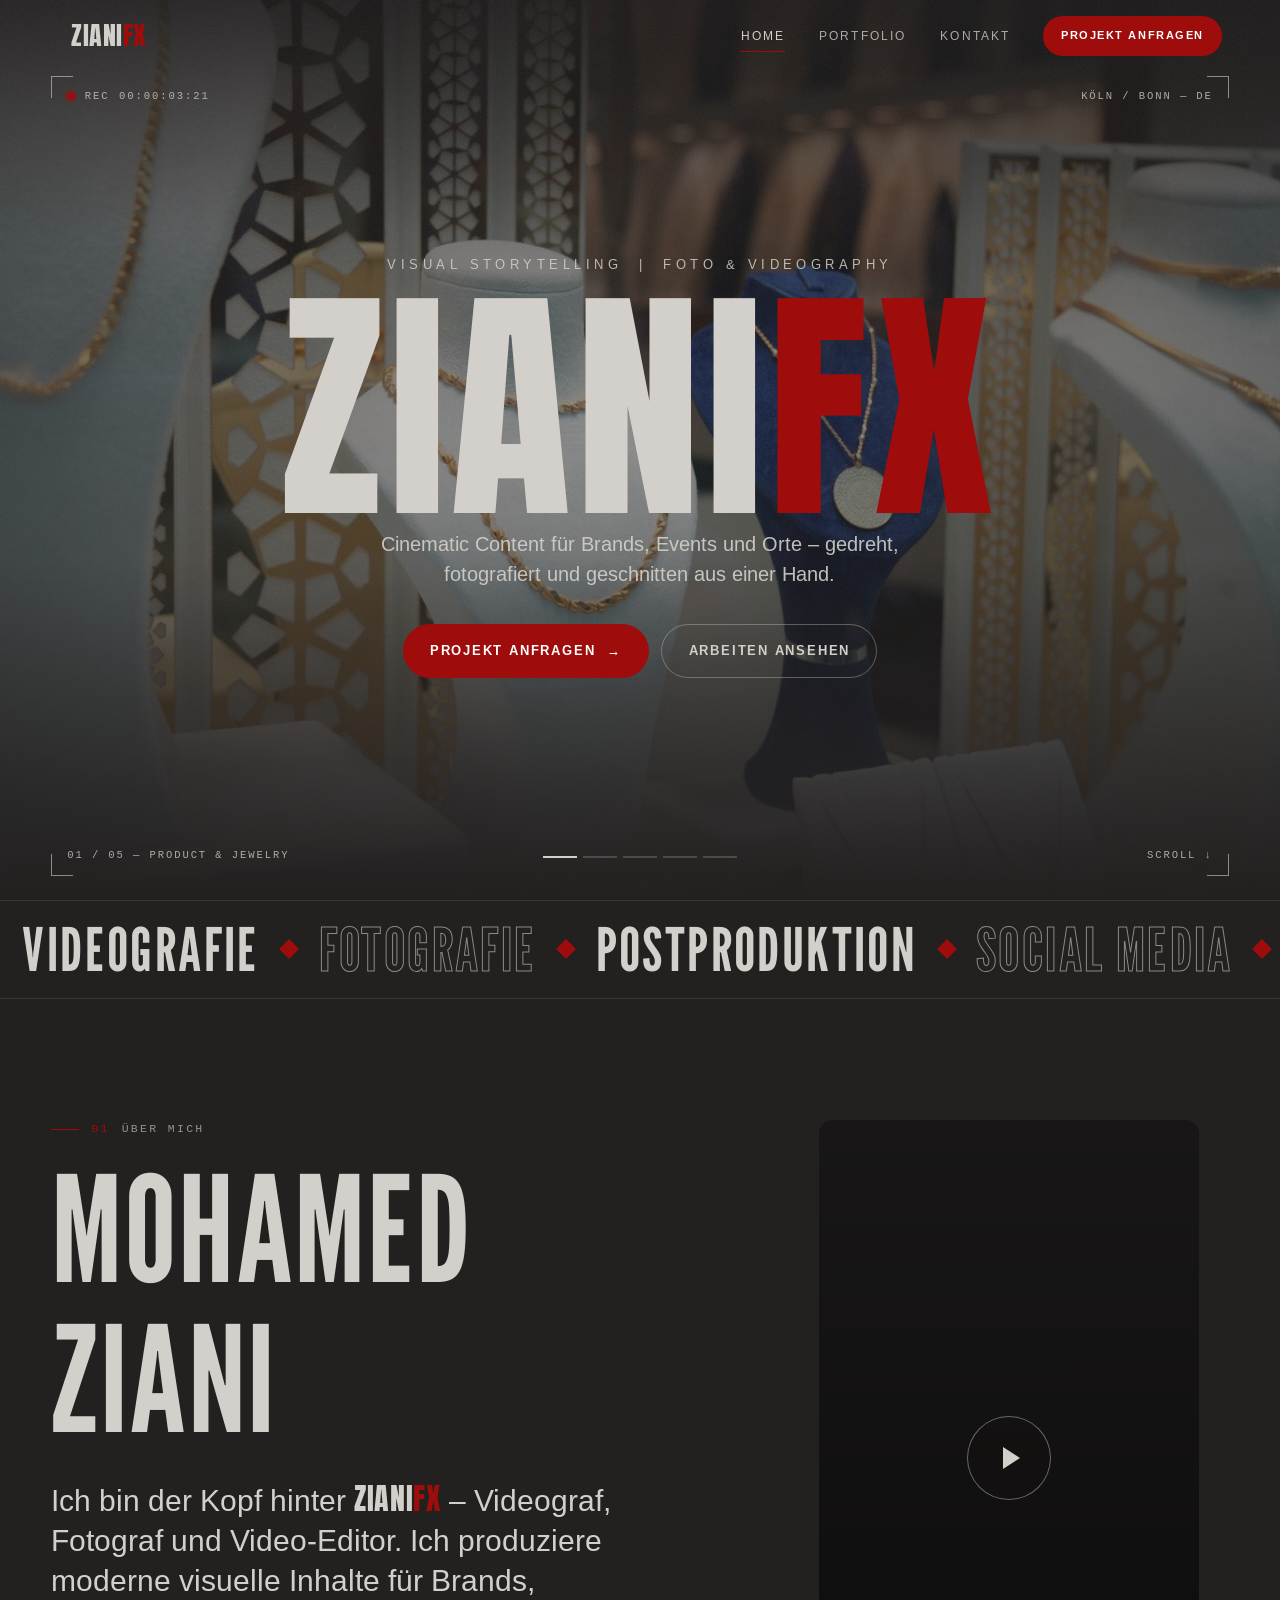
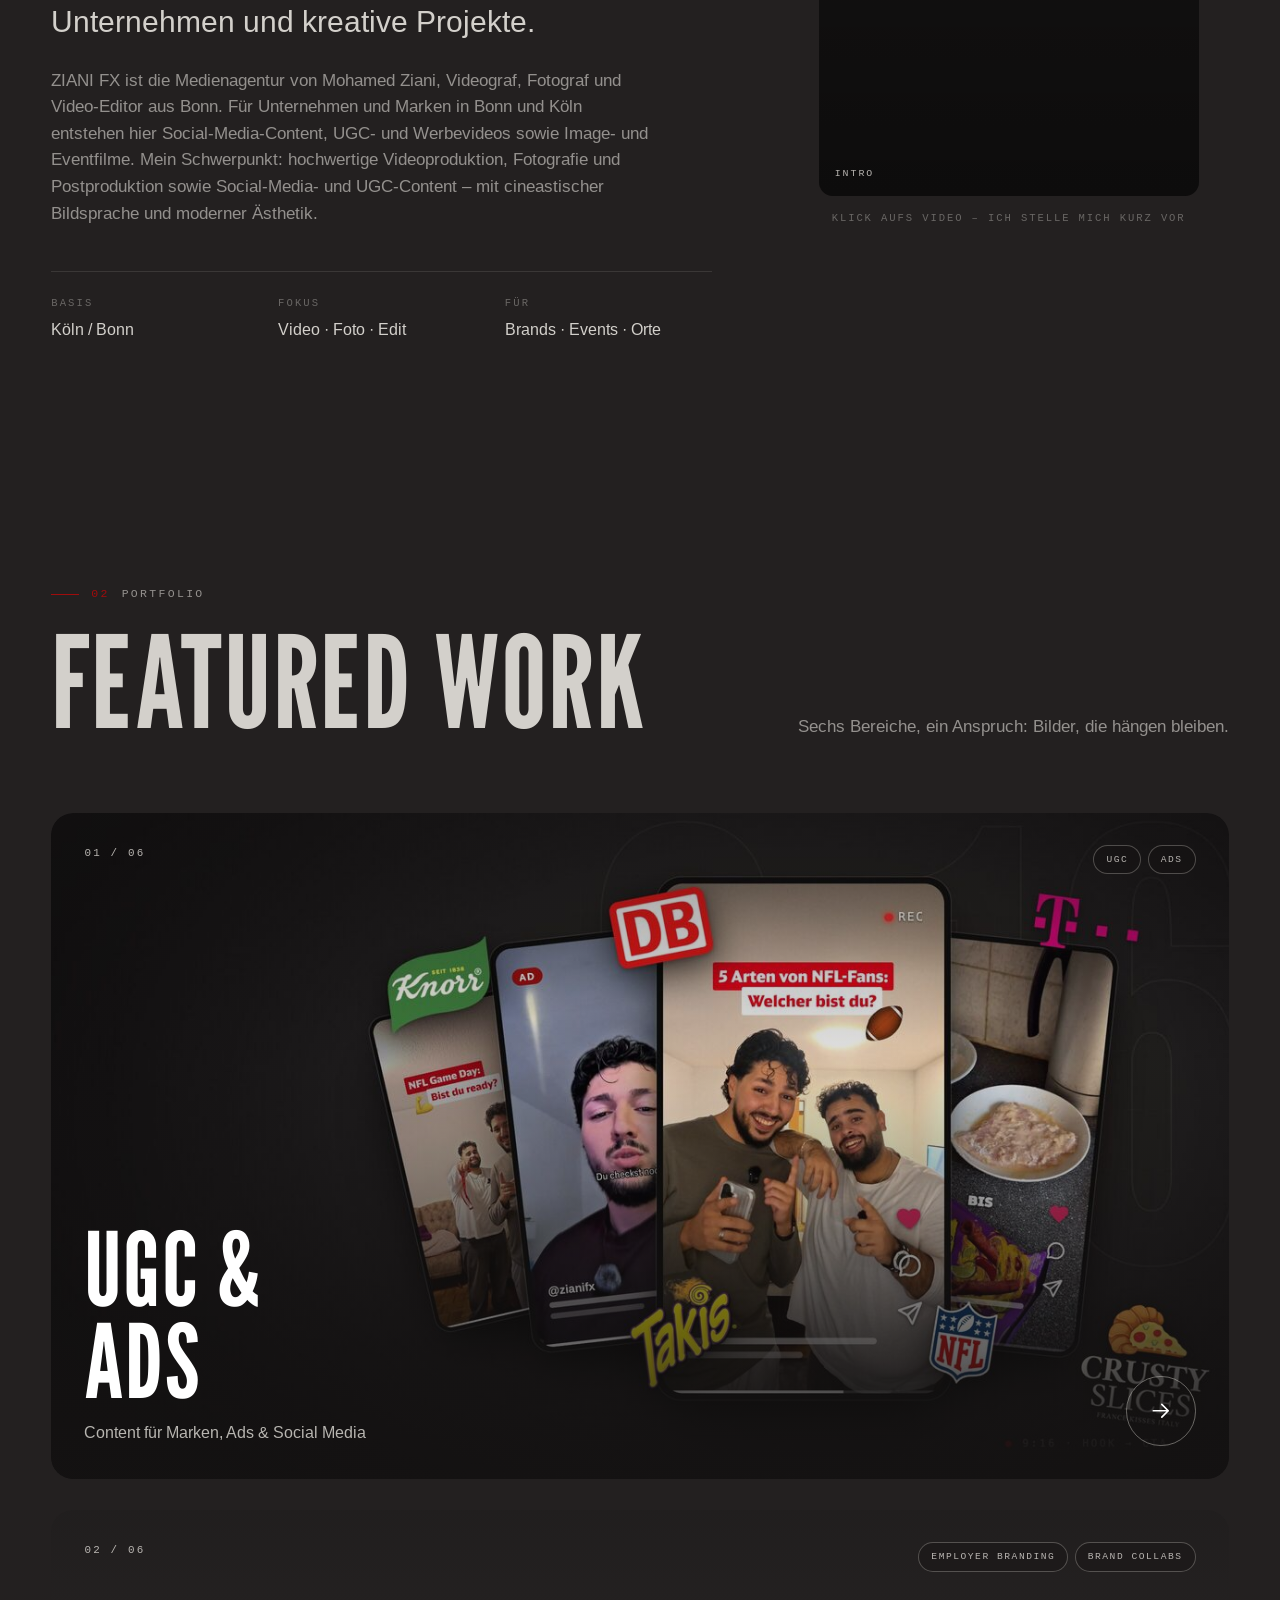
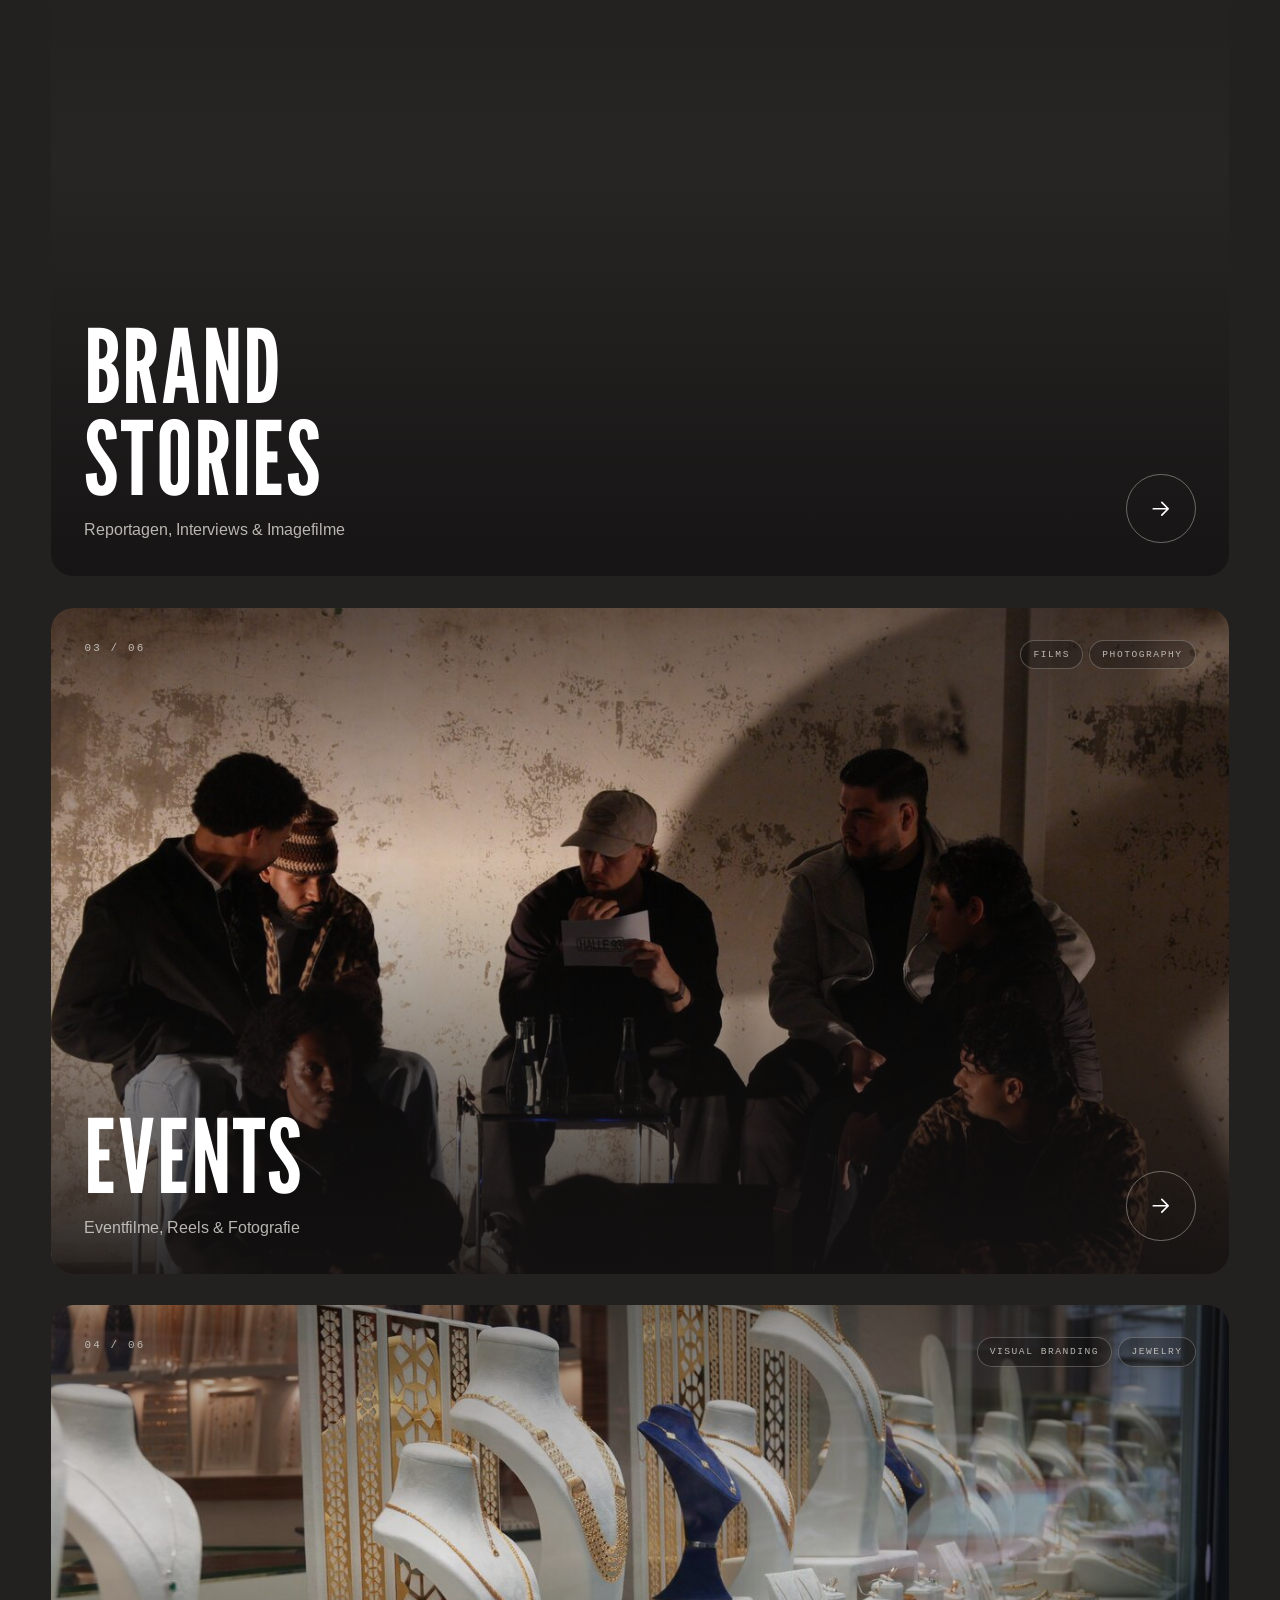
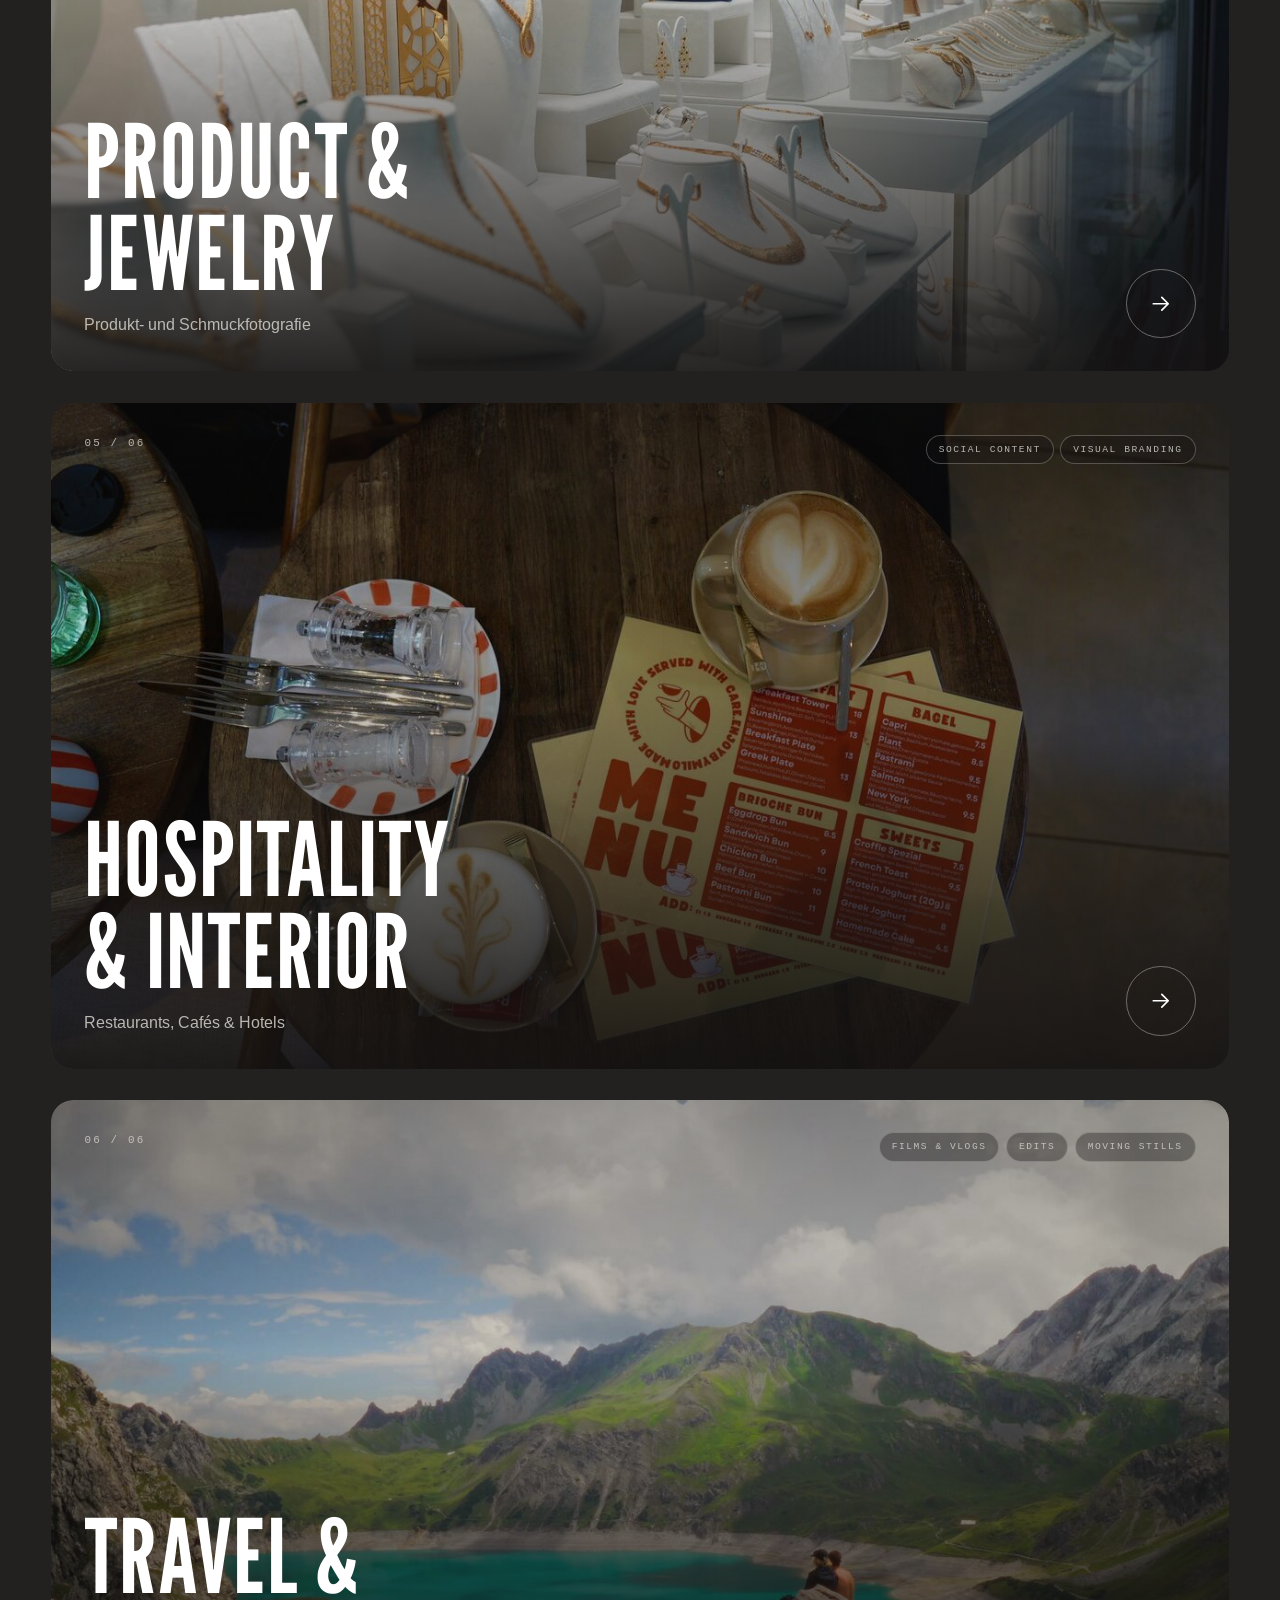
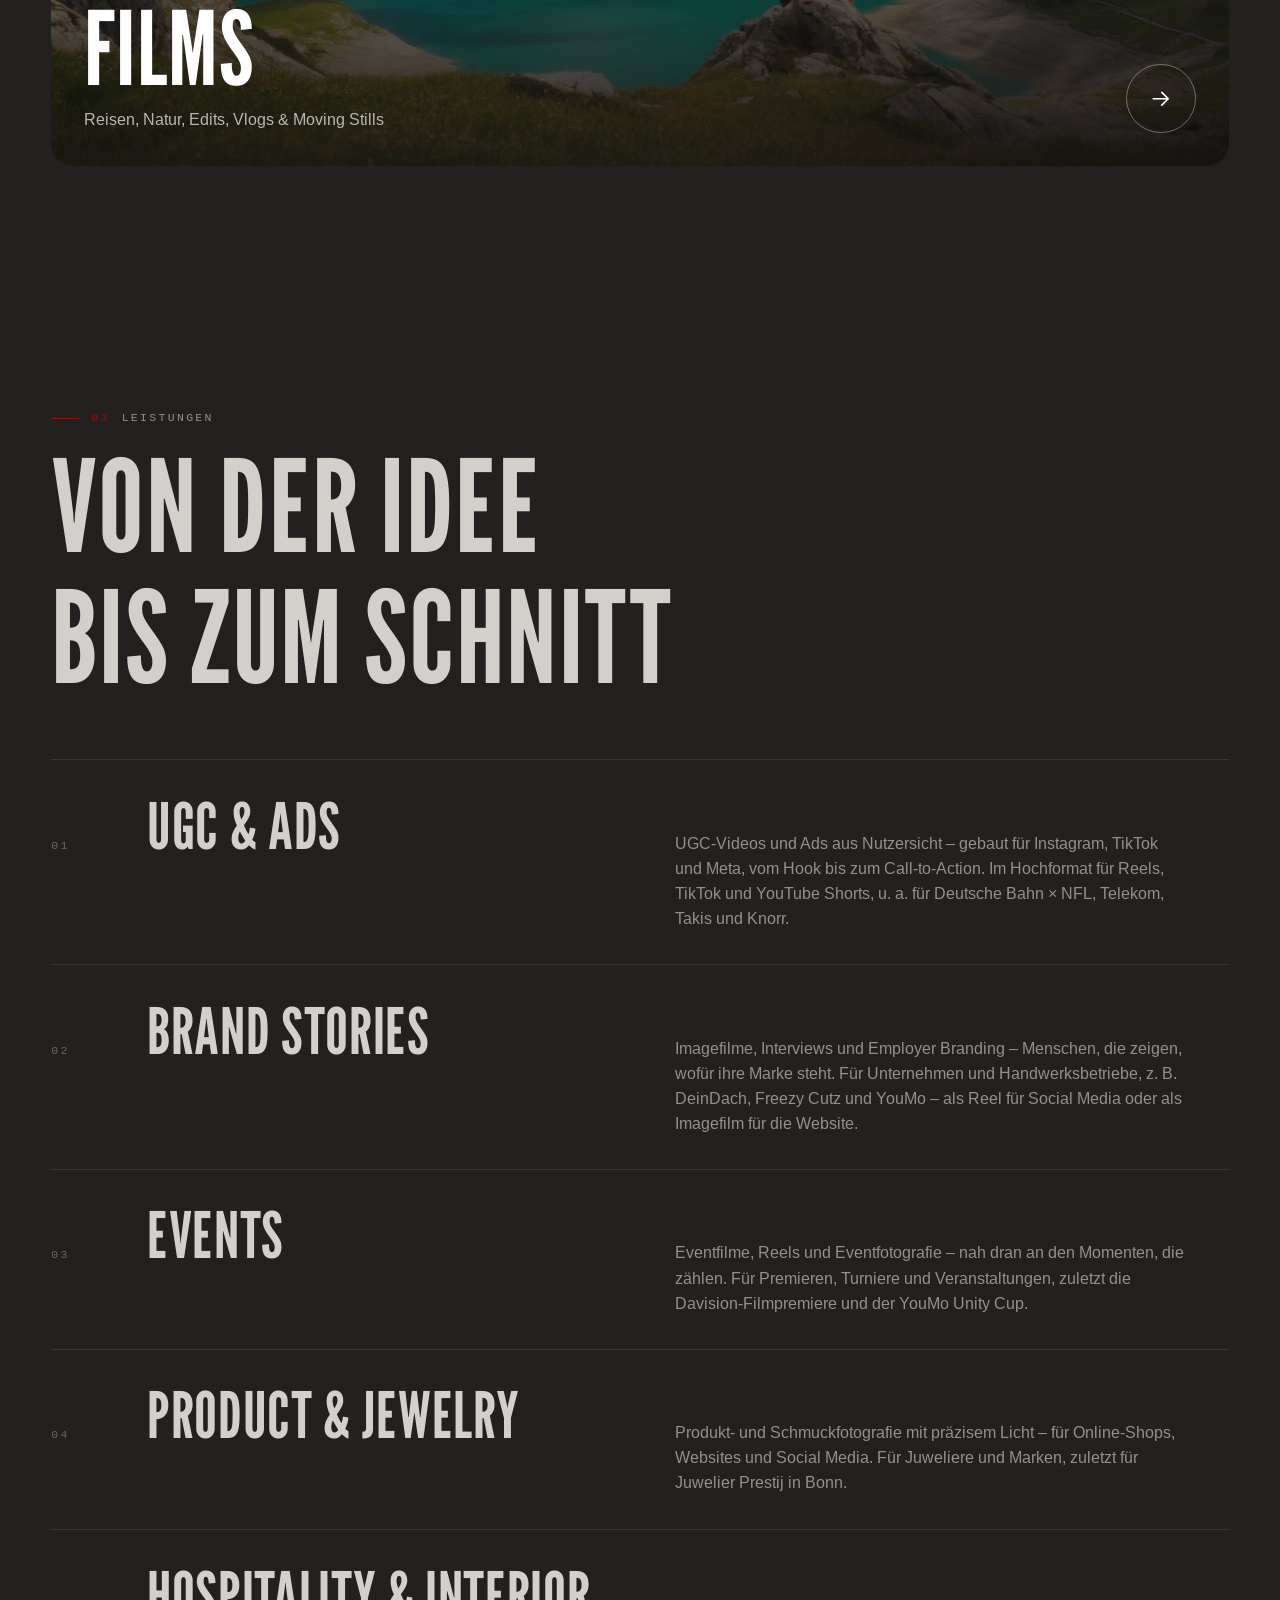
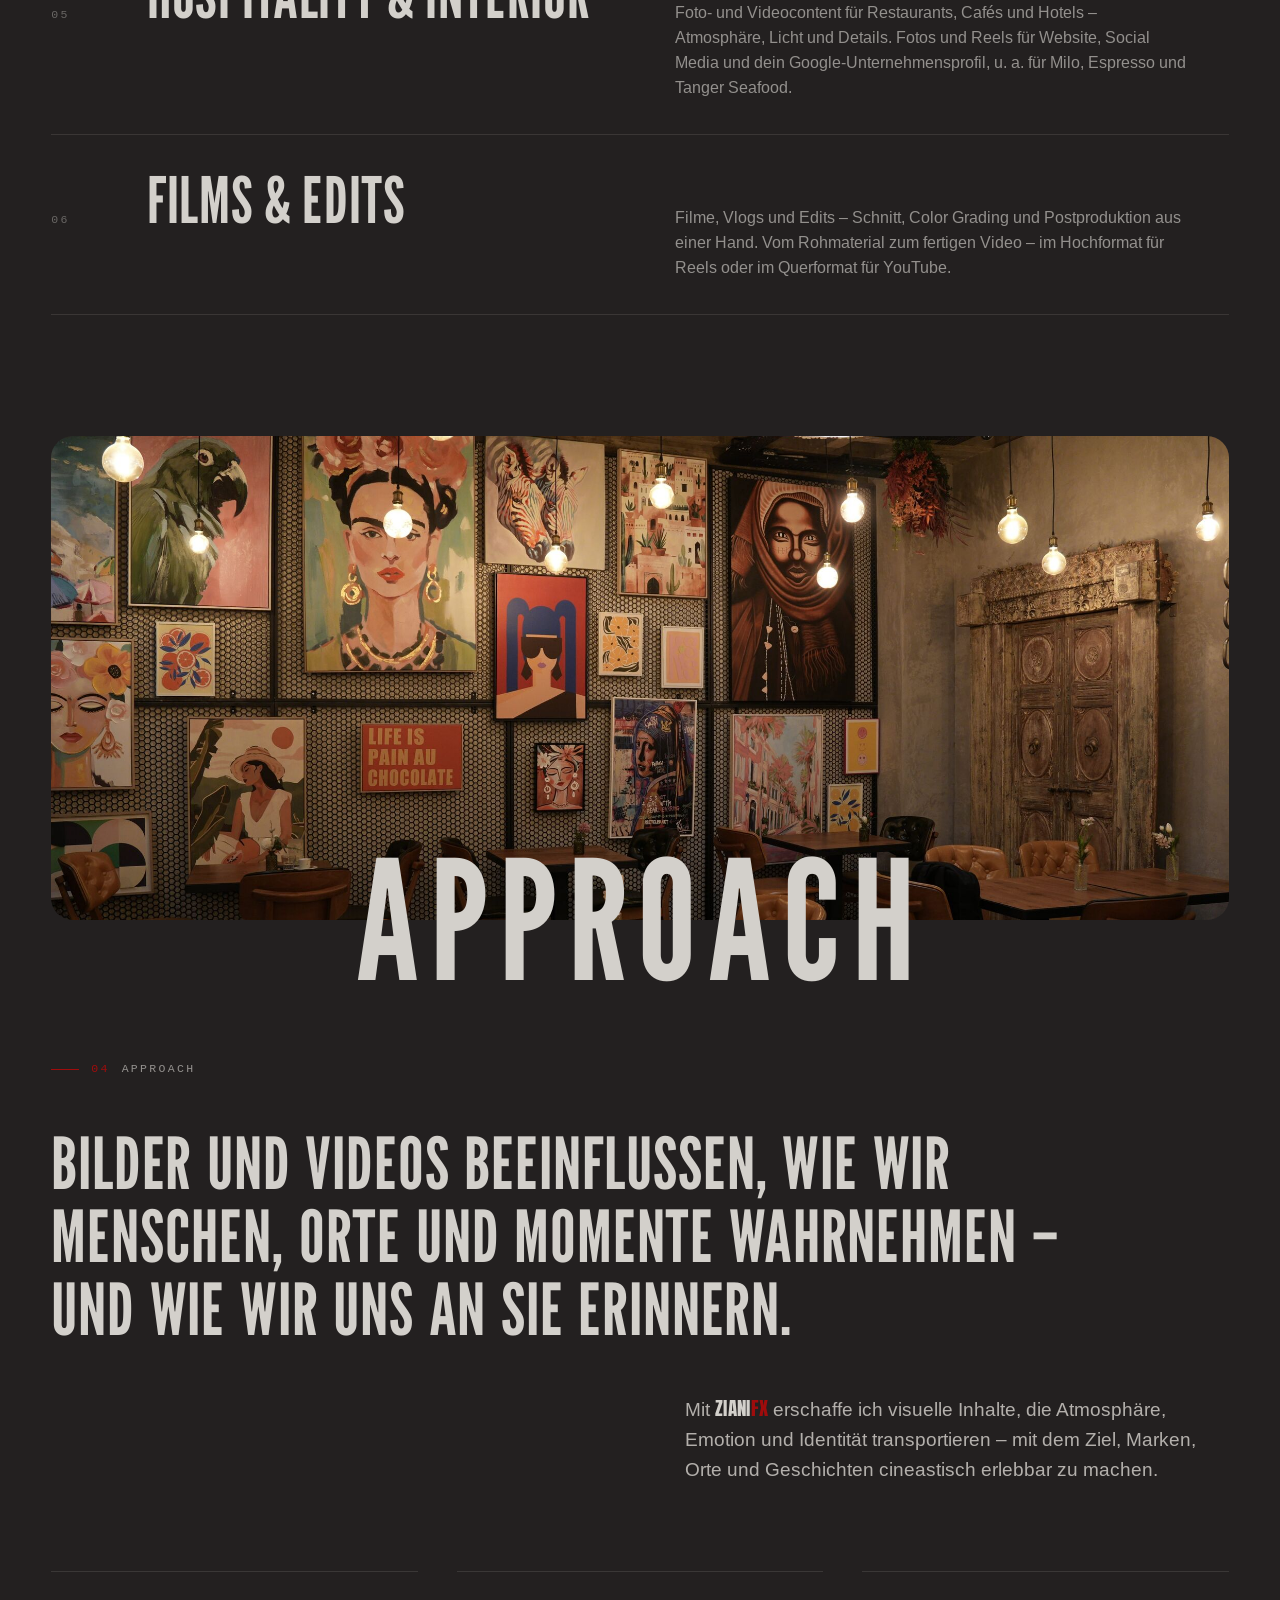
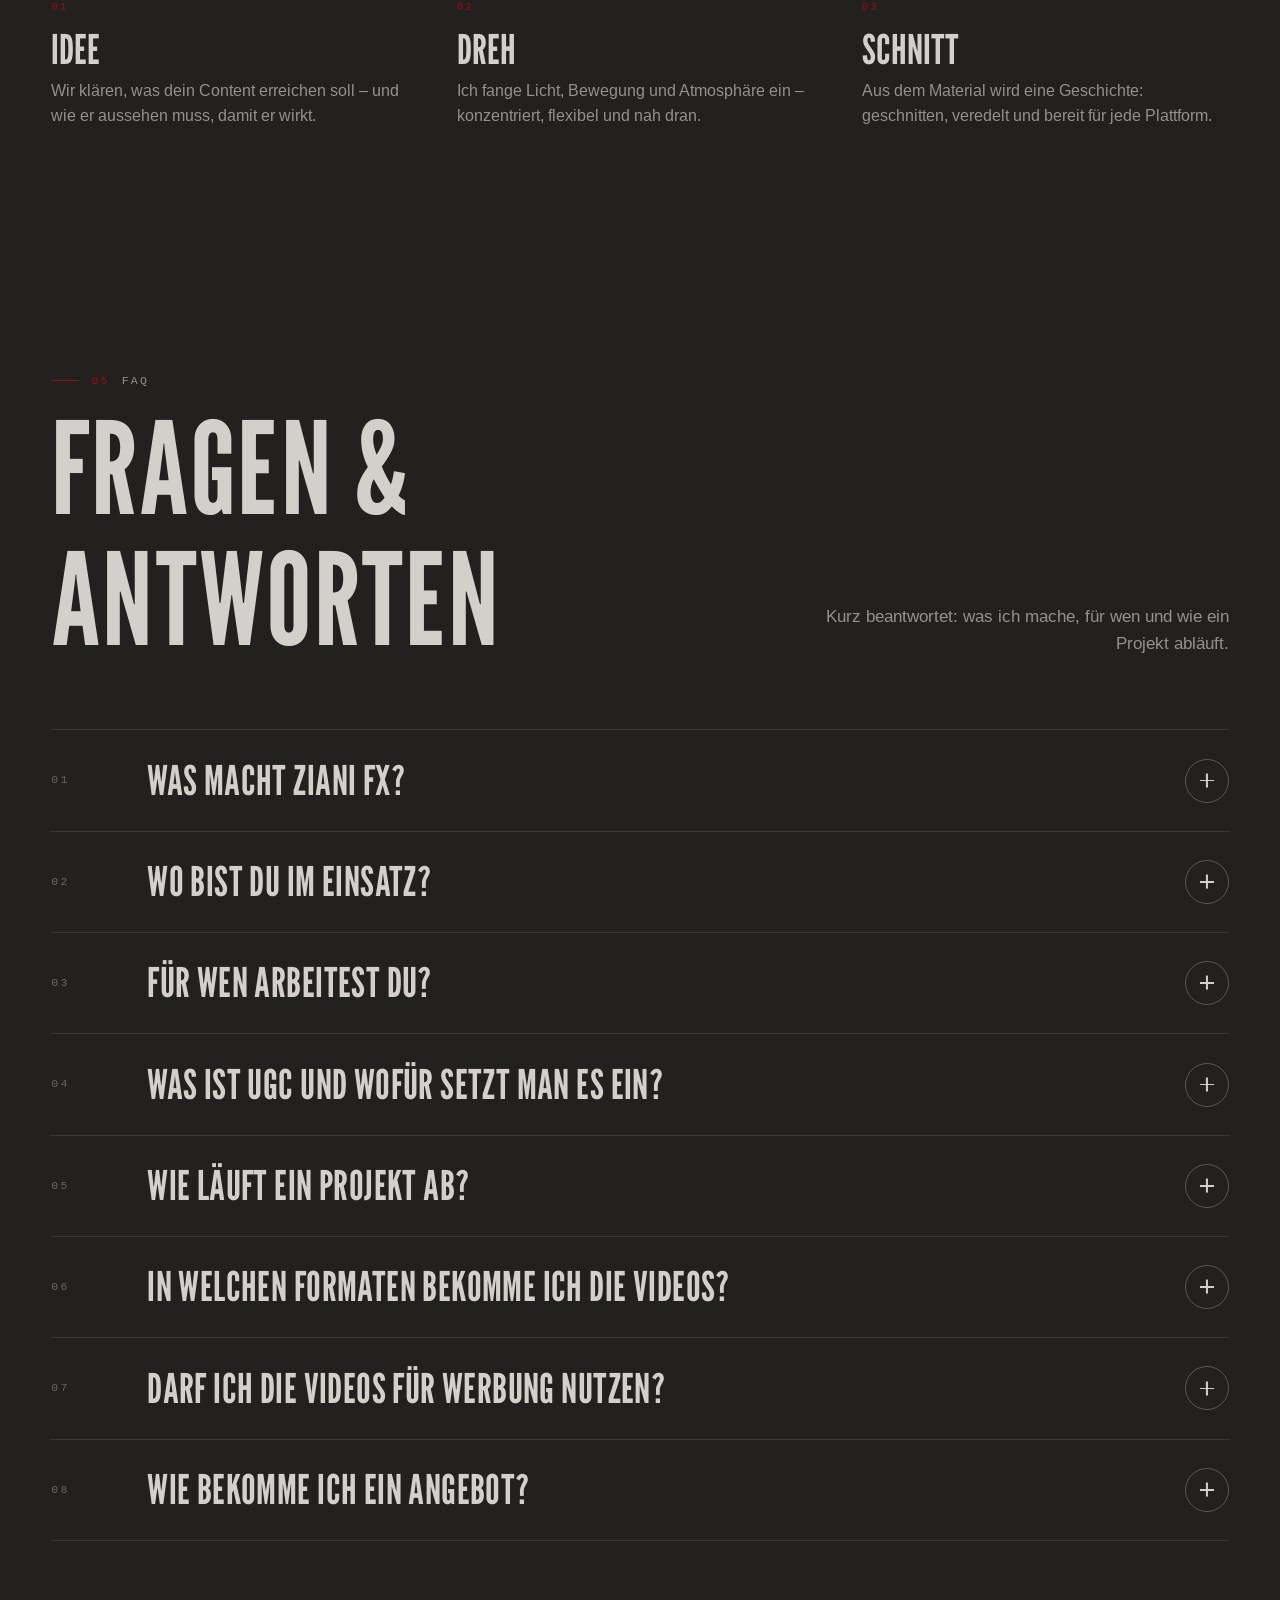
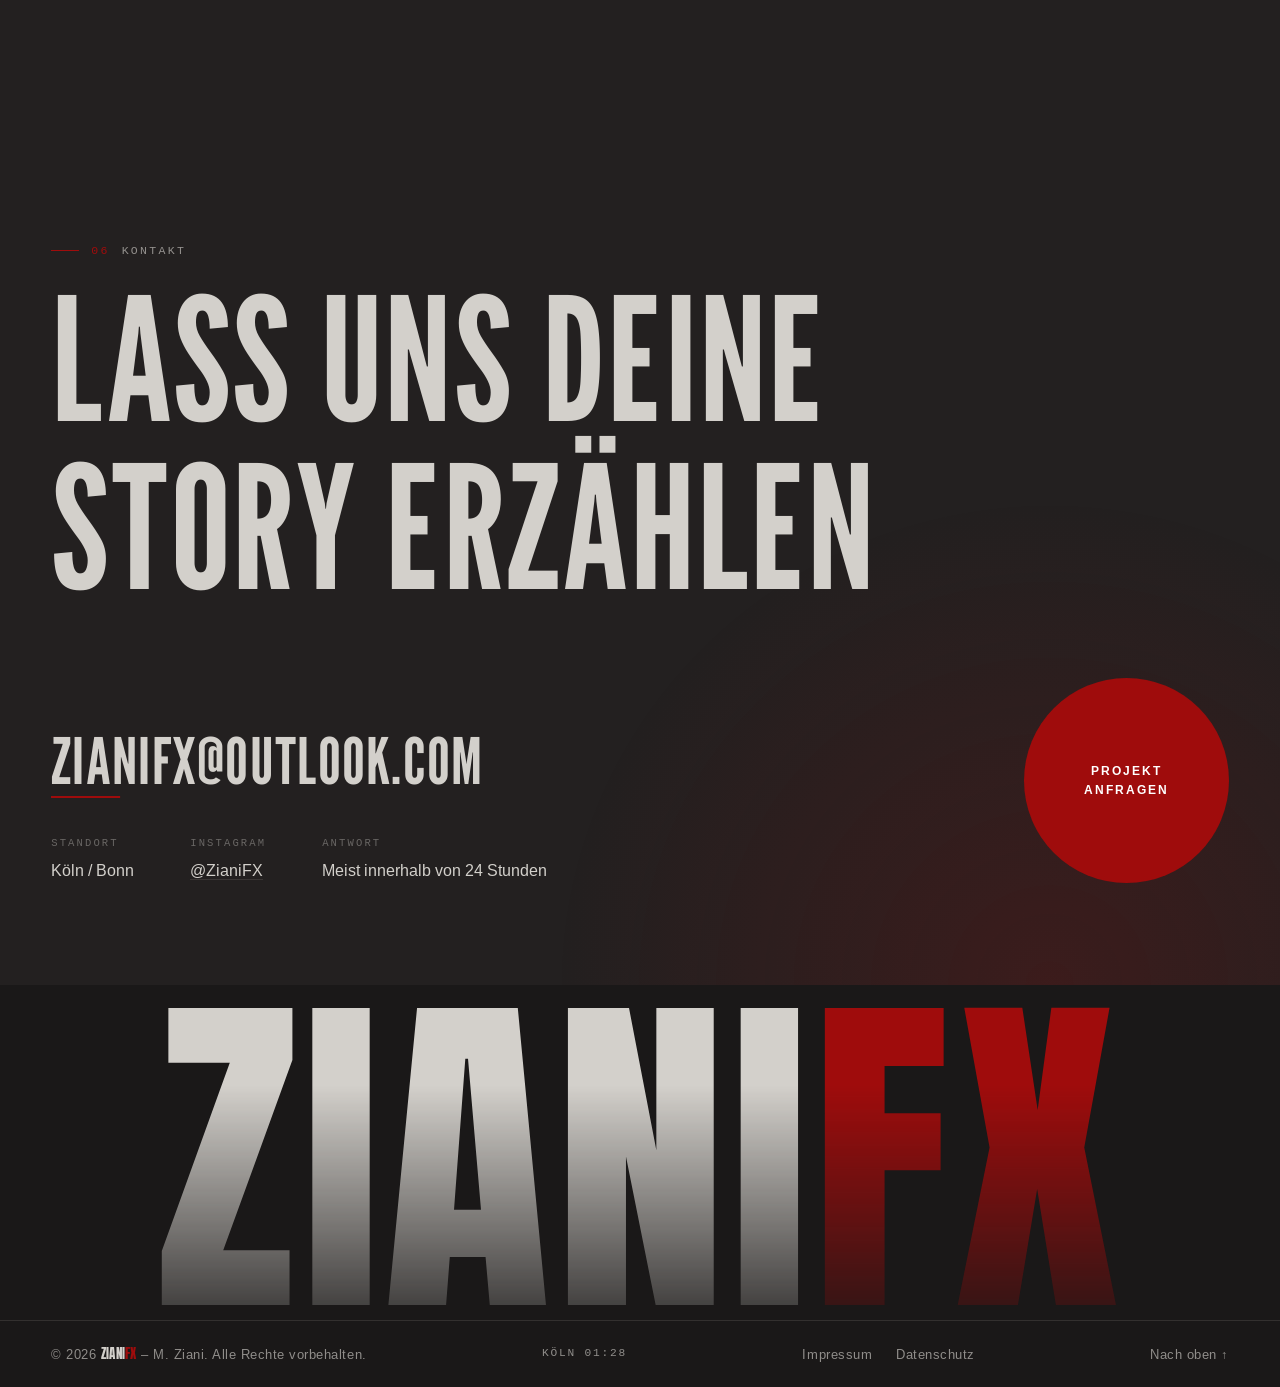
==== commit 74c445fd: "Mobile 1/6 – Basis: zfx-mobile.css/js on every page, platform settings New files only active at ≤768" ====
--- a/index.html
+++ b/index.html
@@ -32,7 +32,9 @@
 <link rel="preload" as="image" href="Images/Portfolio/Product/Prestij2.JPG" imagesrcset="Images/Portfolio/Product/Prestij2-1280.jpg 1280w, Images/Portfolio/Product/Prestij2.JPG 2560w" imagesizes="100vw" fetchpriority="high">
 <link rel="stylesheet" href="assets/zfx.css?v=14">
 <link rel="stylesheet" href="assets/zfx-faq.css?v=1">
+<link rel="stylesheet" href="assets/zfx-mobile.css?v=1">
 <script src="assets/zfx.js?v=15" defer></script>
+<script src="assets/zfx-mobile.js?v=1" defer></script>
 <script type="application/ld+json">
 {
  "@context": "https://schema.org",
--- a/assets/zfx-mobile.css
+++ b/assets/zfx-mobile.css
@@ -0,0 +1,40 @@
+/* ==========================================================================
+   ZIANI FX – Handy-Feinschliff (nur ≤ 768 px)
+   Desktop bleibt unverändert: JEDE Regel in dieser Datei steht in
+   @media (max-width: 768px). Letztes Stylesheet auf jeder Seite.
+   Gehört zu assets/zfx-mobile.js (tut am Desktop nichts).
+   zfx.css / zfx.js bleiben eingefroren – hier wird nur überschrieben.
+   ========================================================================== */
+
+/* ---------- 1 · Plattform-Basis ---------- */
+@media (max-width: 768px) {
+  :root {
+    color-scheme: dark;
+    --gutter: clamp(18px, 5.3vw, 24px);          /* ein Seitenrand für alles */
+    --m-safe-l: max(var(--gutter), env(safe-area-inset-left, 0px));
+    --m-safe-r: max(var(--gutter), env(safe-area-inset-right, 0px));
+    --m-ink: #d3d0cb;
+    --m-grey: #a39e98;                           /* 6,2:1 auf #232020 */
+    --m-grey-2: #8f8a85;                         /* 4,9:1 – kleinste Labels */
+    --muted: var(--m-grey);
+    --faint: var(--m-grey-2);
+    --m-ease: cubic-bezier(0.32, 0.72, 0, 1);
+    --m-tap: 140ms;
+  }
+  html { -webkit-text-size-adjust: 100%; text-size-adjust: 100%; background: var(--bg); }
+  .wrap { padding-left: var(--m-safe-l); padding-right: var(--m-safe-r); }
+
+  /* Tippen: kein grauer Kasten, dafür ein kurzes, sichtbares Feedback */
+  a, button, summary, [role="button"] { -webkit-tap-highlight-color: transparent; touch-action: manipulation; }
+  button, summary, .btn, .menu-toggle, .subnav-link, .round-btn, .ig-load, .yt-facade, .zg-hit { -webkit-user-select: none; user-select: none; }
+  .btn:active, .subnav-link:active, .next:active, .faq-item summary:active, .back-link:active,
+  .footer-bar a:active, .contact-list a:active, .menu-sub a:active, .zs-door-link:active, .zs-all:active {
+    transform: scale(0.97);
+  }
+  .subnav-link, .next, .faq-item summary, .footer-bar a, .contact-list a, .menu-sub a { transition-property: color, opacity, transform; transition-duration: 250ms, 250ms, var(--m-tap); transition-timing-function: ease, ease, var(--ease-out); }
+  .back-link { transition: color 250ms ease, transform var(--m-tap) var(--ease-out); }
+  .footer-bar a, .contact-list a, .back-link { display: inline-flex; align-items: center; }
+
+  /* Hover-Zustände dürfen auf Touch nicht hängen bleiben (einzige ungeschützte Regel in zfx.css) */
+  .legal-text a:hover { color: inherit; border-color: var(--line); }
+}
